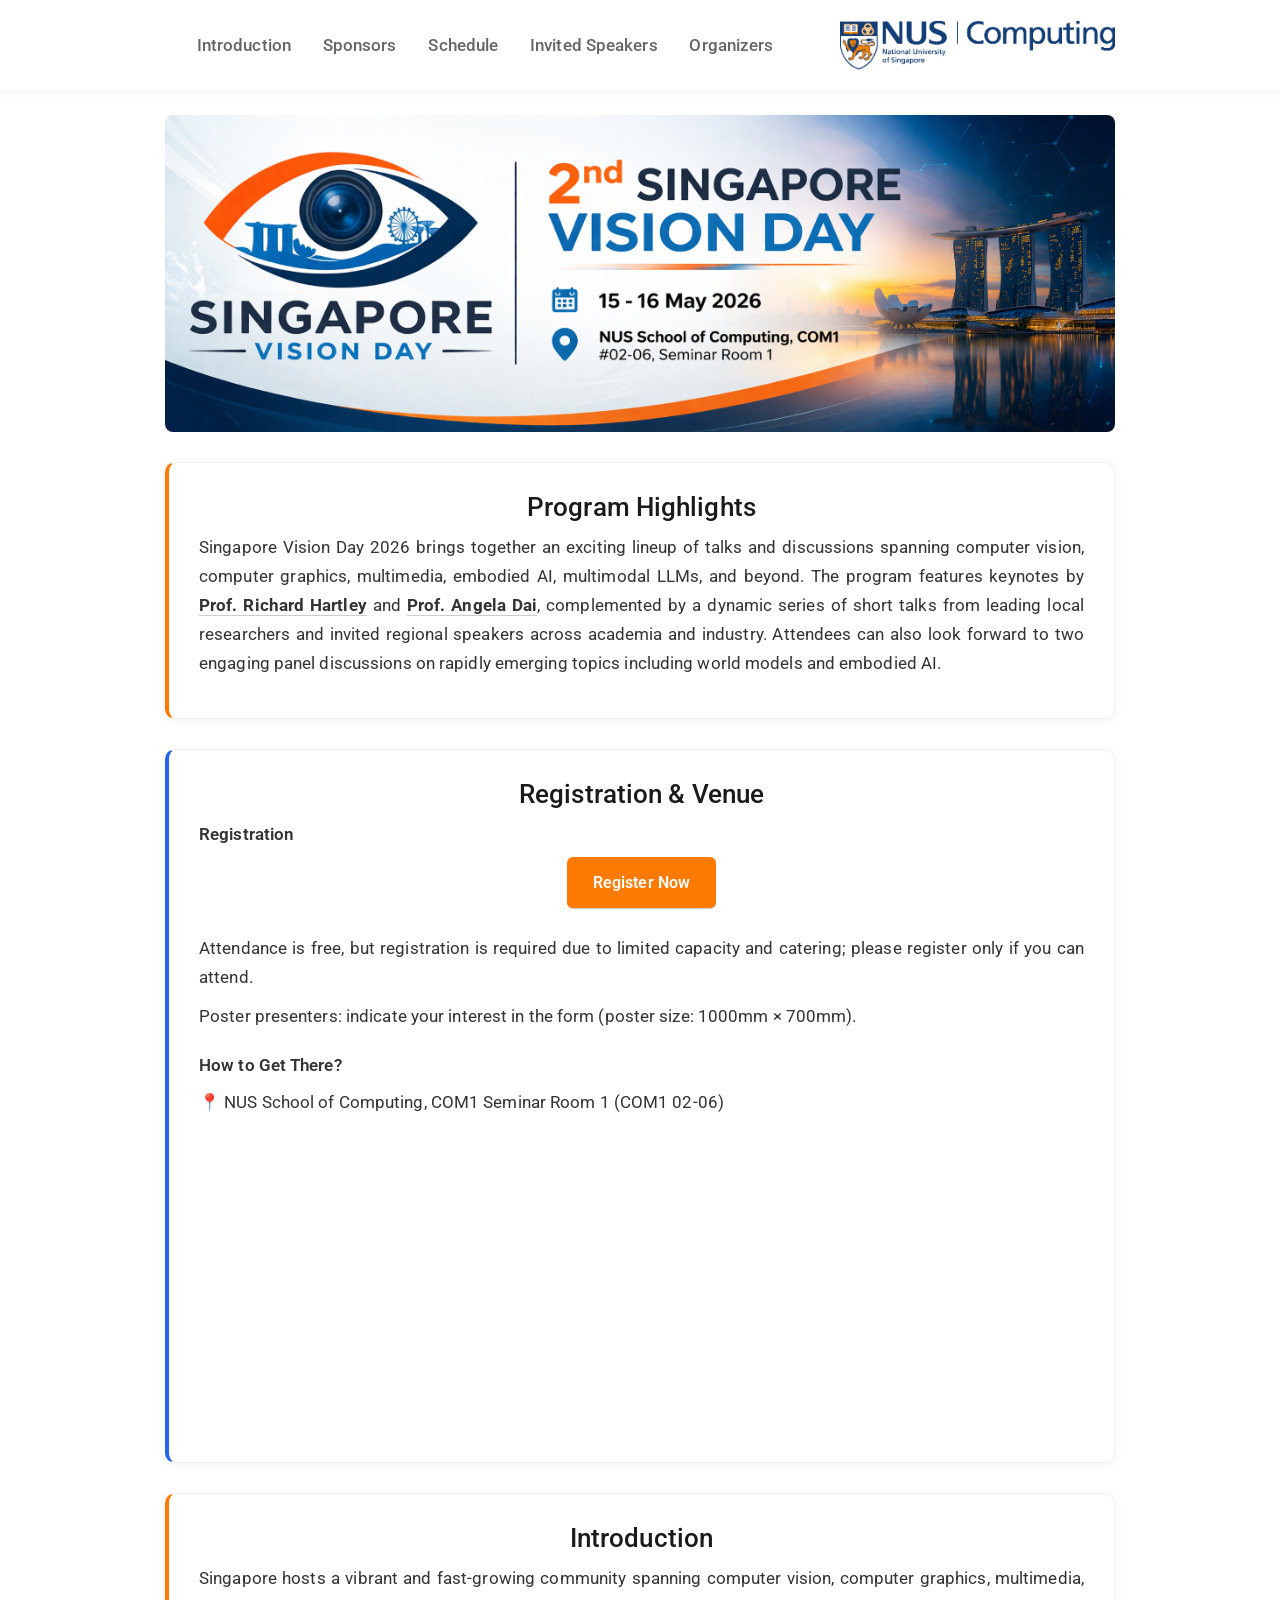
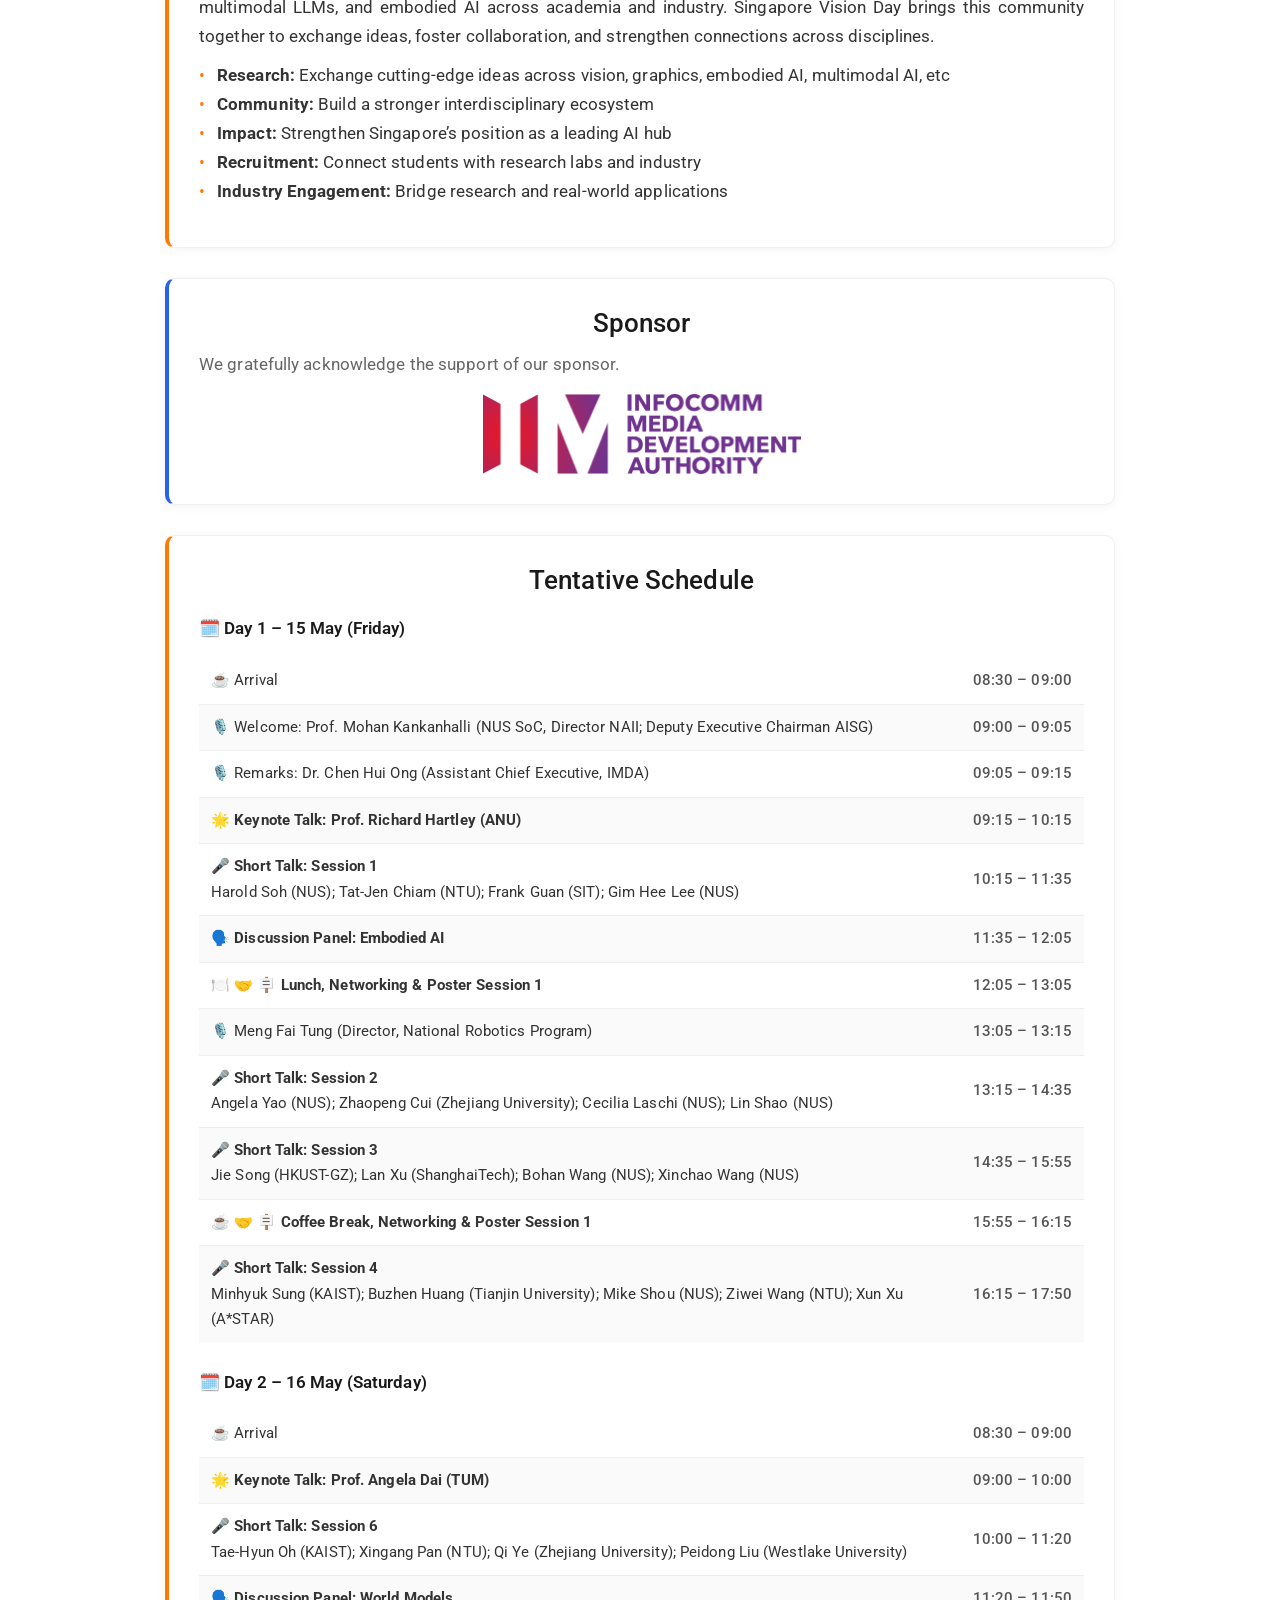
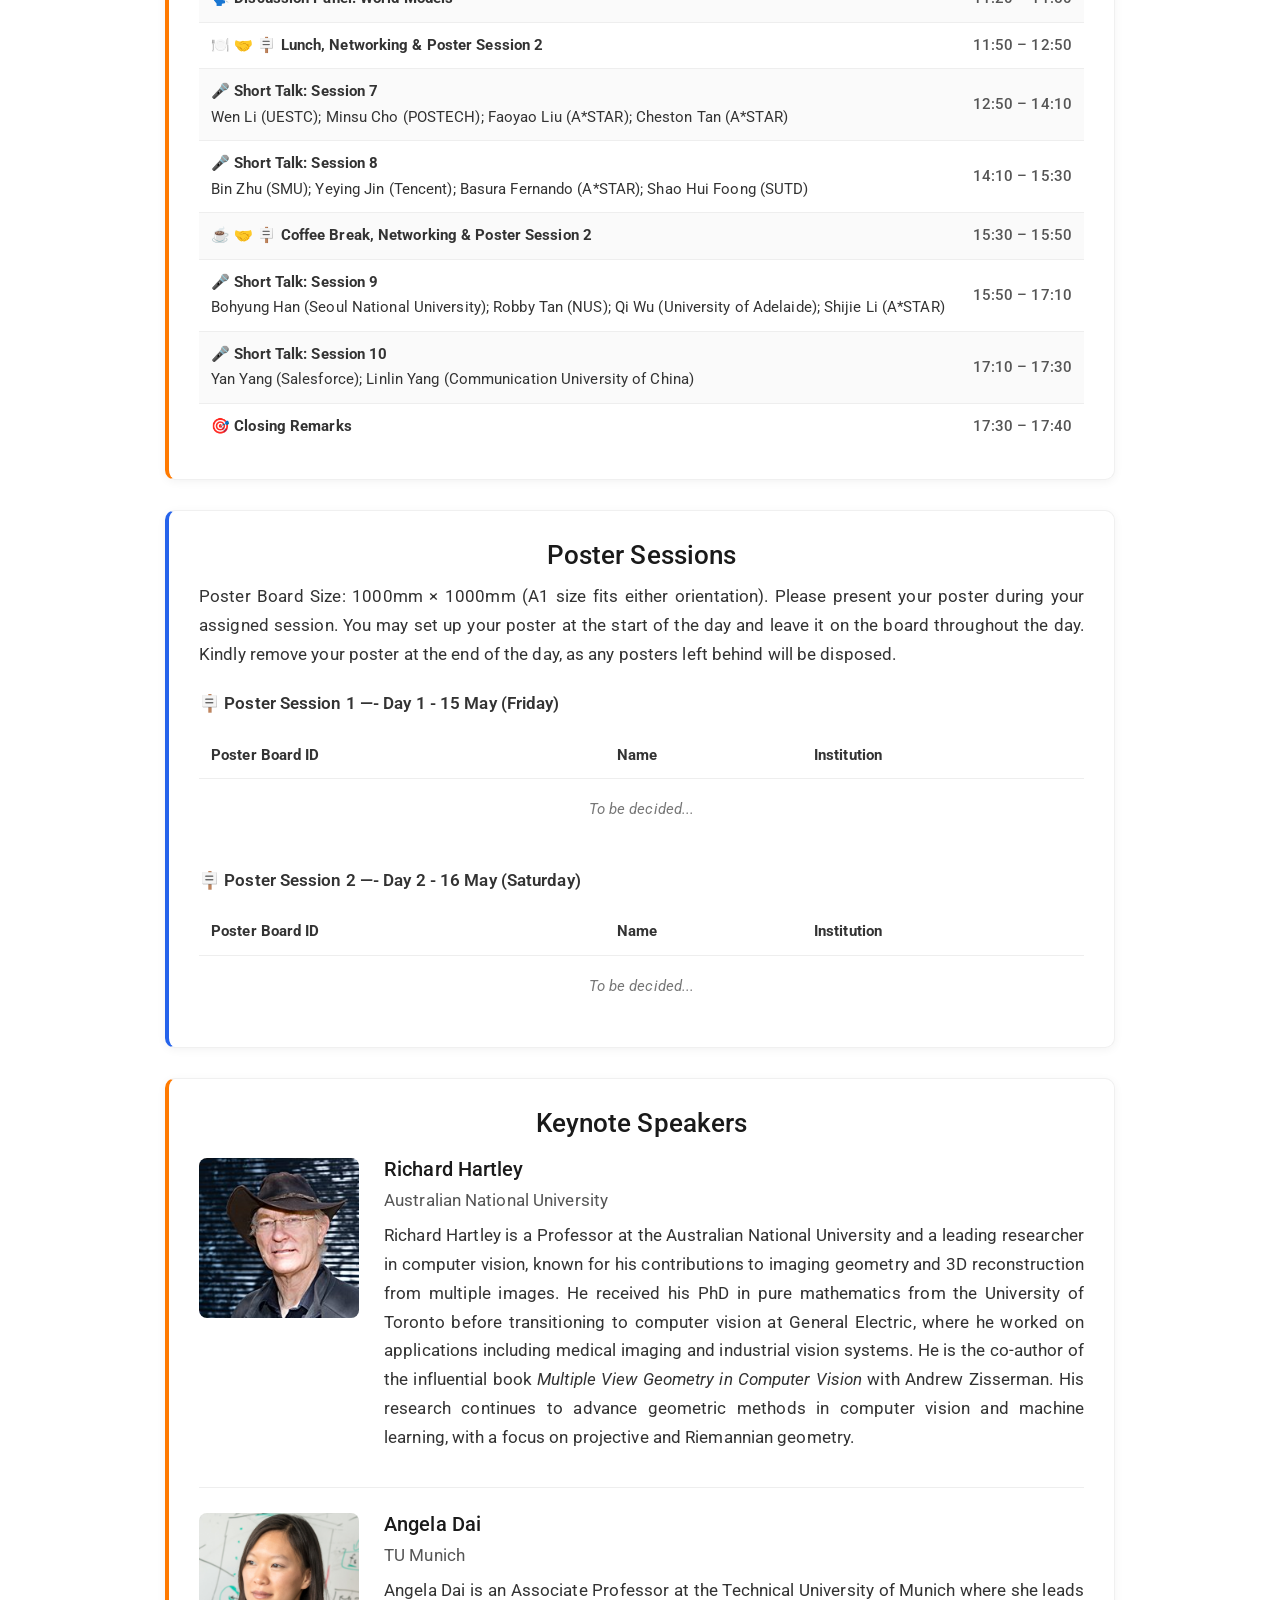
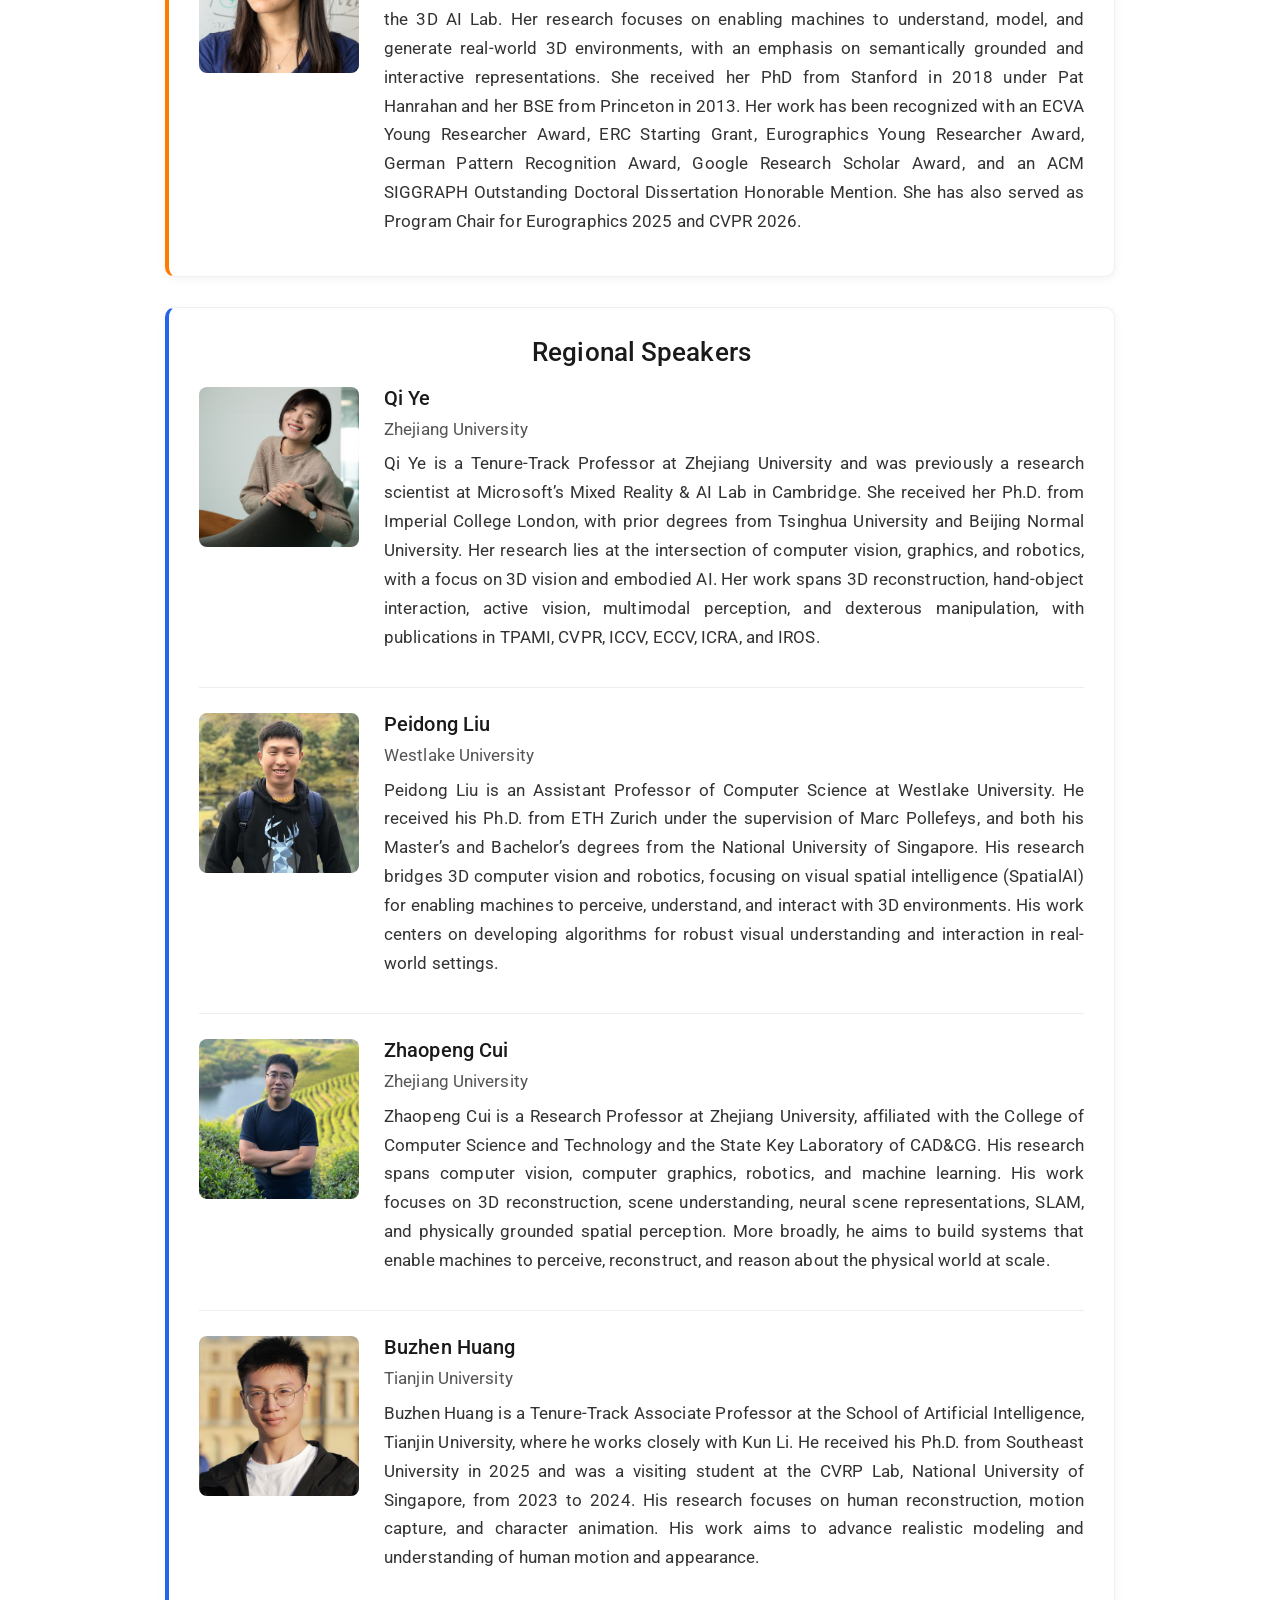
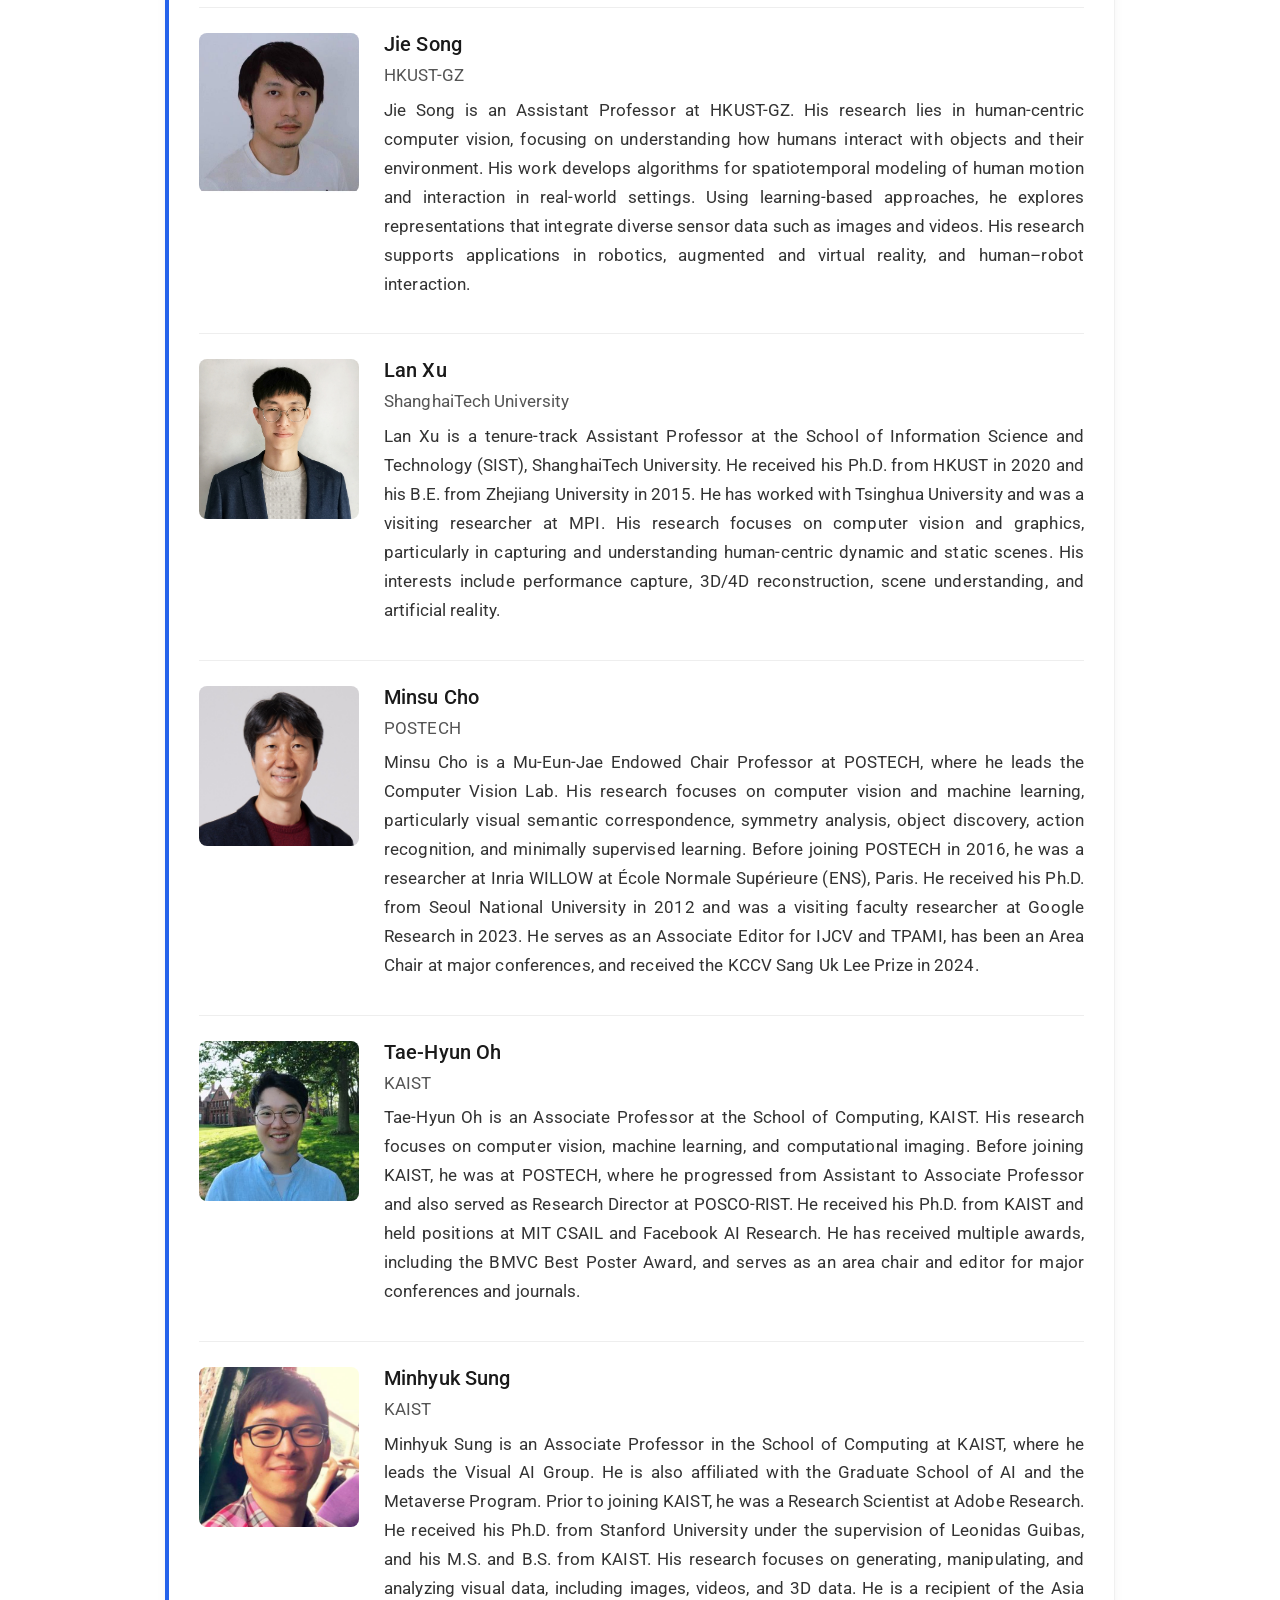
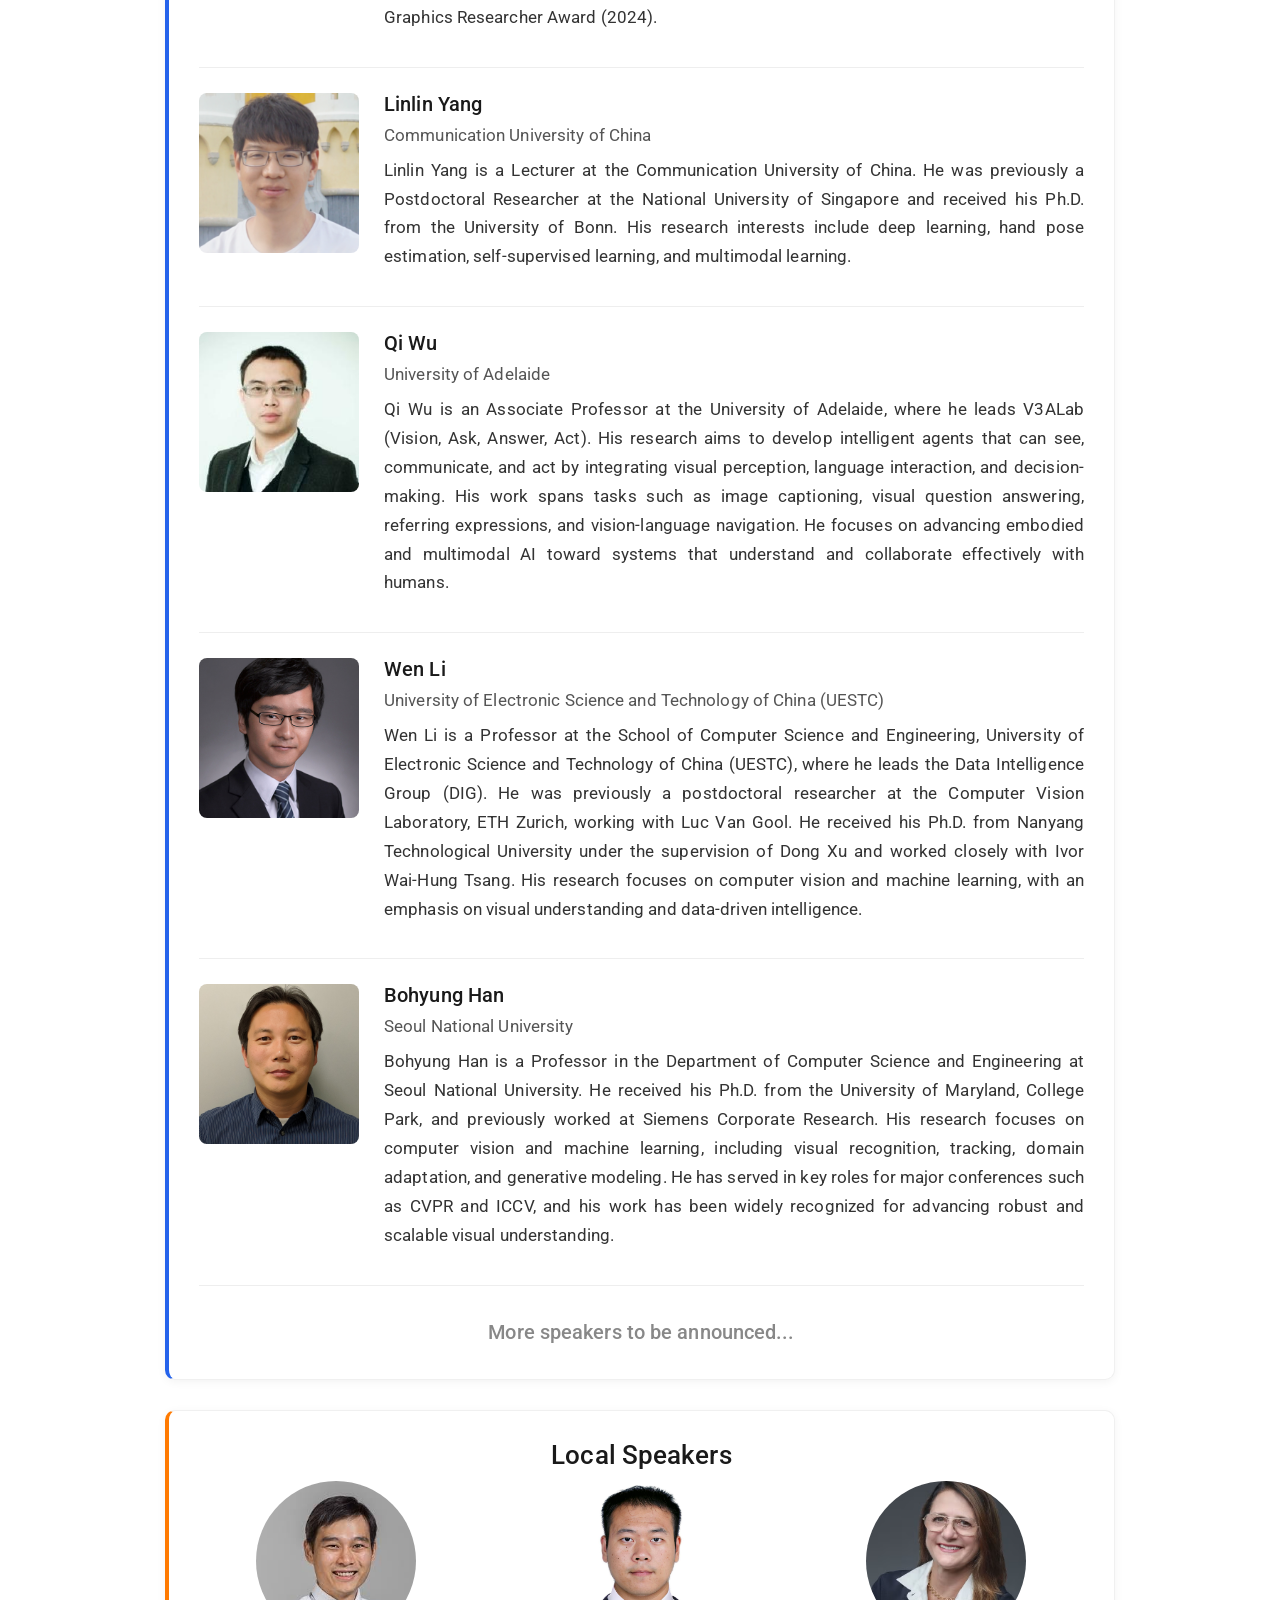
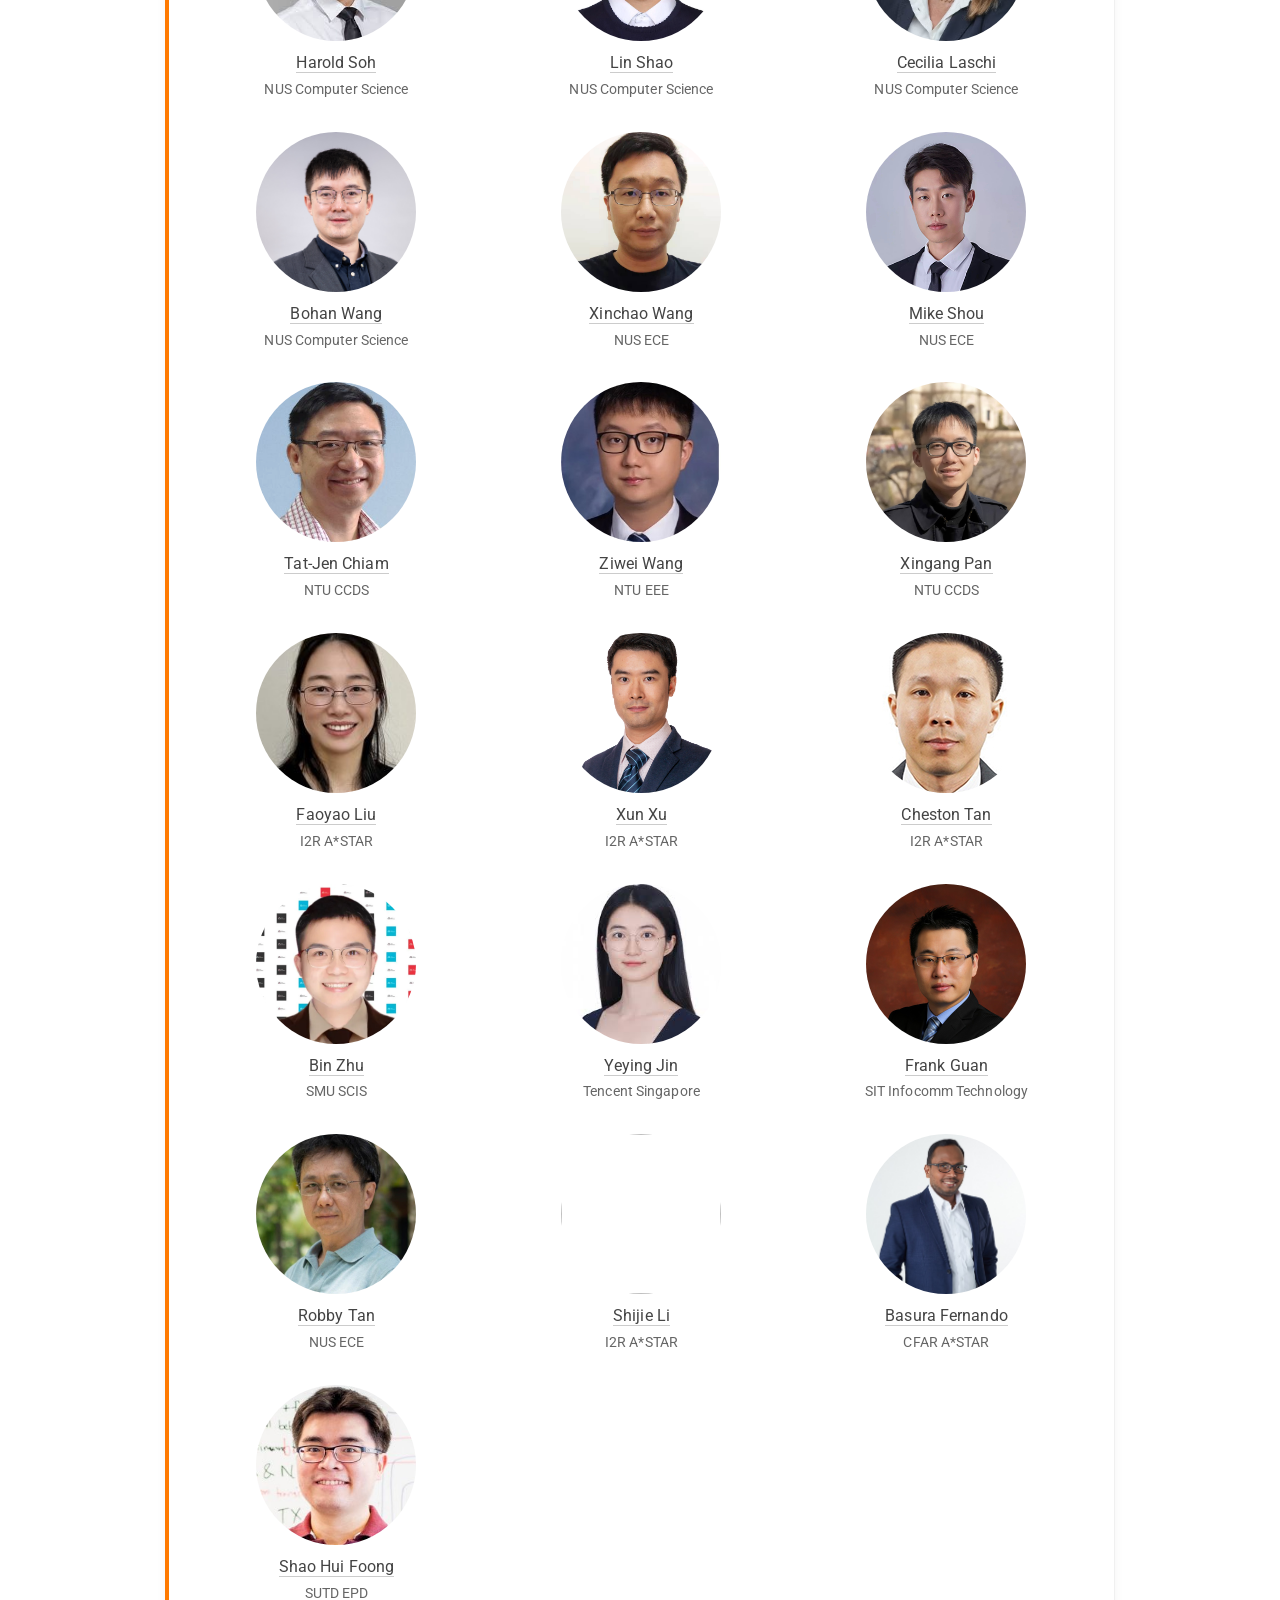
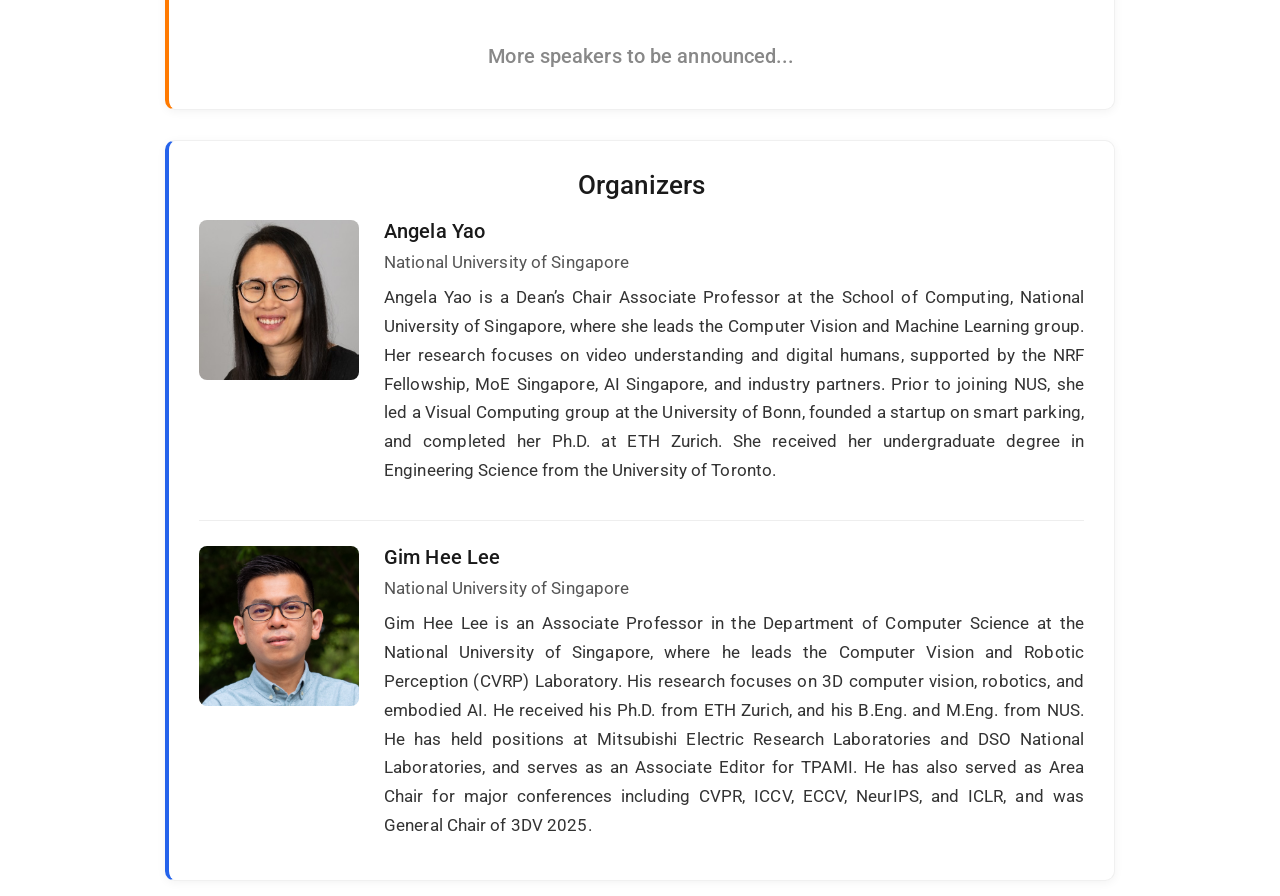
==== index.html @ 9d0da18c "Add files via upload" ====
<!DOCTYPE html>
<html>
<head>
  <meta charset="utf-8"/>
  <meta name="viewport" content="width=device-width, initial-scale=1.0">
  <meta http-equiv="X-UA-Compatible" content="IE=edge,chrome=1">

  <title>Singapore Vision Day 2026 | NUS Computer Vision & AI Event</title>

  <!-- SEO -->
  <meta name="description" content="Singapore Vision Day 2026 at NUS brings together leading researchers in computer vision, graphics, embodied AI, and multimodal AI for talks, panels, and networking.">
  <meta name="keywords" content="Singapore Vision Day, computer vision conference, embodied AI, NUS AI event, Singapore AI conference">
  <meta name="robots" content="index, follow">
  <link rel="canonical" href="https://singaporevisionday.github.io/svd2026/">

  <!-- CSS -->
  <link rel="stylesheet" href="static/css/bootstrap.min.css">
  <link rel="stylesheet" href="static/css/main.css">

  <!-- Open Graph -->
  <meta property="og:title" content="Singapore Vision Day 2026">
  <meta property="og:description" content="Talks, panels, and networking across computer vision, graphics, and embodied AI.">
  <meta property="og:image" content="https://singaporevisionday.github.io/svd2026/static/img/SVD-logo.jpeg">
  <meta property="og:url" content="https://singaporevisionday.github.io/svd2026/">
  <meta property="og:type" content="website">

  <!-- Twitter -->
  <meta name="twitter:card" content="summary_large_image">
  <meta name="twitter:title" content="Singapore Vision Day 2026">
  <meta name="twitter:description" content="A premier AI and computer vision event at NUS.">
  <meta name="twitter:image" content="https://singaporevisionday.github.io/svd2026/static/img/SVD-logo.jpeg">
</head>

<body>

<!-- ================= NAVBAR ================= -->
<div class="navbar navbar-default navbar-fixed-top custom-nav hide-mobile">
  <div class="container">
    <div class="navbar-collapse collapse" id="navbar-main">

      <ul class="nav navbar-nav nav-left">
        <li><a href="#intro">Introduction</a></li>
        <li><a href="#sponsors">Sponsors</a></li>
        <li><a href="#schedule">Schedule</a></li>
        <li><a href="#keynote">Invited Speakers</a></li>
        <li><a href="#organizers">Organizers</a></li>
      </ul>

      <ul class="nav navbar-nav navbar-right nav-right">
        <li>
          <a href="#">
            <img src="static/img/nus_soc_logo.png" alt="NUS SoC">
          </a>
        </li>
      </ul>

    </div>
  </div>
</div>

<!-- ================= PAGE START ================= -->
<div class="container">
  <div class="page-content">

    <!-- Banner -->
    <div id="banner">
      <img src="static/img/SVD-Banner.png" style="width:100%; border-radius:8px;">
    </div>

    <!-- ================= PROGRAM HIGHLIGHTS ================= -->
    <div class="row">
      <div class="col-md-12">
        <div class="section-card accent-orange">

          <h2 class="section-title">Program Highlights</h2>

          <p class="section-text">
            Singapore Vision Day 2026 brings together an exciting lineup of talks and discussions spanning computer vision, computer graphics, multimedia, embodied AI, multimodal LLMs, and beyond. 
            The program features keynotes by <a href="https://comp.anu.edu.au/people/richard-hartley/" target="_blank"><strong>Prof. Richard Hartley</strong></a> and
            <a href="https://www.3dunderstanding.org/team.html" target="_blank"><strong>Prof. Angela Dai</strong></a>, 
            complemented by a dynamic series of short talks from leading local researchers and invited regional speakers across academia and industry. 
            Attendees can also look forward to two engaging panel discussions on rapidly emerging topics including world models and embodied AI.
          </p>

        </div>
      </div>
    </div>
<!-- ================= REGISTRATION + VENUE ================= -->
<div class="row">
  <div class="col-md-12">

    <div class="section-card accent-blue">

      <h2 class="section-title">Registration & Venue</h2>

      <!-- FIRST SUBSECTION -->
      <p class="section-text" style="font-weight:600; margin-bottom:8px;">
        Registration
      </p>

      <div style="text-align:center; margin-bottom:25px;">
        <a href="https://forms.gle/cwzCSRboCsYFsJqh8" target="_blank"
          style="
            display:inline-block;
            background-color:#ff7a00;
            color:#fff;
            padding:12px 26px;
            font-weight:600;
            border-radius:6px;
            text-decoration:none;
            font-size:16px;
          ">
          Register Now
        </a>
      </div>

      <p class="section-text" style="margin-bottom:10px;">
        Attendance is free, but registration is required due to limited capacity and catering; please register only if you can attend.
      </p>

      <p class="section-text" style="margin-bottom:20px;">
        Poster presenters: indicate your interest in the form (poster size: 1000mm × 700mm).
      </p>

      <!-- SECOND SUBSECTION -->
      <p class="section-text" style="font-weight:600; margin-bottom:8px;">
        How to Get There?
      </p>

      <p class="section-text">
        📍 NUS School of Computing, COM1 Seminar Room 1 (COM1 02-06)
      </p>

      <div style="display:flex; justify-content:center; margin-top:15px;">
        <iframe 
          src="https://www.google.com/maps/embed?pb=!1m18!1m12!1m3!1d3988.7994855380994!2d103.77148911552494!3d1.2948581621084643!2m3!1f0!2f0!3f0!3m2!1i1024!2i768!4f13.1!3m3!1m2!1s0x31da1af8c7e4e75b%3A0x436963e22924394a!2sNUS%20School%20of%20Computing!5e0!3m2!1sen!2ssg!4v1676786401499!5m2!1sen!2ssg"
          width="520"
          height="300"
          style="border:0; border-radius:8px;"
          allowfullscreen=""
          loading="lazy">
        </iframe>
      </div>

    </div>

  </div>
</div>


<!-- ================= INTRODUCTION ================= -->
<div class="row" id="intro">
  <div class="col-md-12">

    <div class="section-card accent-orange">

      <h2 class="section-title">Introduction</h2>

      <p class="section-text">
        Singapore hosts a vibrant and fast-growing community spanning computer vision, computer graphics, multimedia, multimodal LLMs, and embodied AI across academia and industry. 
        Singapore Vision Day brings this community together to exchange ideas, foster collaboration, and strengthen connections across disciplines.
      </p>

      <ul class="section-text intro-list">
        <li><strong>Research:</strong> Exchange cutting-edge ideas across vision, graphics, embodied AI, multimodal AI, etc</li>
        <li><strong>Community:</strong> Build a stronger interdisciplinary ecosystem</li>
        <li><strong>Impact:</strong> Strengthen Singapore’s position as a leading AI hub</li>
        <li><strong>Recruitment:</strong> Connect students with research labs and industry</li>
        <li><strong>Industry Engagement:</strong> Bridge research and real-world applications</li>
      </ul>

    </div>

  </div>
</div>

<!-- ================= SPONSORS ================= -->
<div class="row" id="sponsors">
  <div class="col-md-12">

    <div class="section-card accent-blue">

      <h2 class="section-title">Sponsor</h2>

      <p class="section-text sponsor-subtext">
        We gratefully acknowledge the support of our sponsor.
      </p>

      <div class="sponsor-logo">
        <img src="static/img/imda_logo.png" alt="IMDA">
      </div>

    </div>

  </div>
</div>

<!-- ================= SCHEDULE ================= -->
<div class="row" id="schedule">
  <div class="col-md-12">

    <div class="section-card accent-orange">

      <h2 class="section-title">Tentative Schedule</h2>

      <!-- ===== DAY 1 ===== -->
      <h3 class="section-text" style="font-weight:600; margin-top:20px;">
        🗓️ Day 1 – 15 May (Friday)
      </h3>

      <table class="schedule-table">
        <tbody>

          <tr><td>☕ Arrival</td><td>08:30 – 09:00</td></tr>

          <tr><td>🎙️ Welcome: Prof. Mohan Kankanhalli (NUS SoC, Director NAII; Deputy Executive Chairman AISG)</td><td>09:00 – 09:05</td></tr>
          <tr><td>🎙️ Remarks: Dr. Chen Hui Ong (Assistant Chief Executive, IMDA)</td><td>09:05 – 09:15</td></tr>

          <tr><td>🌟 <strong>Keynote Talk: Prof. Richard Hartley (ANU)</strong></td><td>09:15 – 10:15</td></tr>

          <!-- SESSION 1 -->
          <tr>
            <td>🎤 <strong>Short Talk: Session 1</strong><br>
              Harold Soh (NUS); Tat-Jen Chiam (NTU); Frank Guan (SIT); Gim Hee Lee (NUS)
            </td>
            <td>10:15 – 11:35</td>
          </tr>

          <tr><td>🗣️ <strong>Discussion Panel: Embodied AI</strong></td><td>11:35 – 12:05</td></tr>

          <tr>
            <td>🍽️ 🤝 🪧 <strong>Lunch, Networking & Poster Session 1</strong></td>
            <td>12:05 – 13:05</td>
          </tr>

          <tr>
            <td>🎙️ Meng Fai Tung (Director, National Robotics Program)</td>
            <td>13:05 – 13:15</td>
          </tr>

          <!-- SESSION 2 -->
          <tr>
            <td>🎤 <strong>Short Talk: Session 2</strong><br>
              Angela Yao (NUS); Zhaopeng Cui (Zhejiang University); Cecilia Laschi (NUS); Lin Shao (NUS)
            </td>
            <td>13:15 – 14:35</td>
          </tr>

          <!-- SESSION 3 -->
          <tr>
            <td>🎤 <strong>Short Talk: Session 3</strong><br>
              Jie Song (HKUST-GZ); Lan Xu (ShanghaiTech); Bohan Wang (NUS); Xinchao Wang (NUS)
            </td>
            <td>14:35 – 15:55</td>
          </tr>

          <tr>
            <td>☕ 🤝 🪧 <strong>Coffee Break, Networking & Poster Session 1</strong></td>
            <td>15:55 – 16:15</td>
          </tr>

          <!-- SESSION 4 -->
          <tr>
            <td>🎤 <strong>Short Talk: Session 4</strong><br>
              Minhyuk Sung (KAIST); Buzhen Huang (Tianjin University); Mike Shou (NUS); Ziwei Wang (NTU); Xun Xu (A*STAR)
            </td>
            <td>16:15 – 17:50</td>
          </tr>

        </tbody>
      </table>

      <!-- ===== DAY 2 ===== -->
      <h3 class="section-text" style="font-weight:600; margin-top:25px;">
        🗓️ Day 2 – 16 May (Saturday)
      </h3>

      <table class="schedule-table">
        <tbody>

          <tr><td>☕ Arrival</td><td>08:30 – 09:00</td></tr>

          <tr><td>🌟 <strong>Keynote Talk: Prof. Angela Dai (TUM)</strong></td><td>09:00 – 10:00</td></tr>

          <!-- SESSION 6 -->
          <tr>
            <td>🎤 <strong>Short Talk: Session 6</strong><br>
              Tae-Hyun Oh (KAIST); Xingang Pan (NTU); Qi Ye (Zhejiang University); Peidong Liu (Westlake University)
            </td>
            <td>10:00 – 11:20</td>
          </tr>

          <tr><td>🗣️ <strong>Discussion Panel: World Models</strong></td><td>11:20 – 11:50</td></tr>

          <tr>
            <td>🍽️ 🤝 🪧 <strong>Lunch, Networking & Poster Session 2</strong></td>
            <td>11:50 – 12:50</td>
          </tr>

          <!-- SESSION 7 -->
          <tr>
            <td>🎤 <strong>Short Talk: Session 7</strong><br>
              Wen Li (UESTC); Minsu Cho (POSTECH); Faoyao Liu (A*STAR); Cheston Tan (A*STAR)
            </td>
            <td>12:50 – 14:10</td>
          </tr>

          <!-- SESSION 8 -->
          <tr>
            <td>🎤 <strong>Short Talk: Session 8</strong><br>
              Bin Zhu (SMU); Yeying Jin (Tencent); Basura Fernando (A*STAR); Shao Hui Foong (SUTD)
            </td>
            <td>14:10 – 15:30</td>
          </tr>

          <tr>
            <td>☕ 🤝 🪧 <strong>Coffee Break, Networking & Poster Session 2</strong></td>
            <td>15:30 – 15:50</td>
          </tr>

          <!-- SESSION 9 -->
          <tr>
            <td>🎤 <strong>Short Talk: Session 9</strong><br>
              Bohyung Han (Seoul National University); Robby Tan (NUS); Qi Wu (University of Adelaide); Shijie Li (A*STAR)
            </td>
            <td>15:50 – 17:10</td>
          </tr>

          <!-- SESSION 10 -->
          <tr>
            <td>🎤 <strong>Short Talk: Session 10</strong><br>
              Yan Yang (Salesforce); Linlin Yang (Communication University of China)
            </td>
            <td>17:10 – 17:30</td>
          </tr>

          <tr><td>🎯 <strong>Closing Remarks</strong></td><td>17:30 – 17:40</td></tr>

        </tbody>
      </table>

    </div>
  </div>
</div>

<!-- ================= POSTER SESSIONS ================= -->
<div class="row" id="poster">
  <div class="col-md-12">

    <div class="section-card accent-blue">

      <h2 class="section-title">Poster Sessions</h2>

      <p class="section-text">
        Poster Board Size: 1000mm × 1000mm (A1 size fits either orientation).  
        Please present your poster during your assigned session. You may set up your poster at the start of the day and leave it on the board throughout the day. Kindly remove your poster at the end of the day, as any posters left behind will be disposed.  
      </p>

      <!-- ===== SESSION 1 ===== -->
      <p class="section-text" style="font-weight:600; margin-top:20px;">
        🪧 Poster Session 1 —-  Day 1 - 15 May (Friday)
      </p>

      <table class="schedule-table">
        <tbody>
          <tr>
            <td><strong>Poster Board ID</strong></td>
            <td><strong>Name</strong></td>
            <td><strong>Institution</strong></td>
          </tr>

          <tr>
            <td colspan="3" style="text-align:center; color:#777;">
              To be decided...
            </td>
          </tr>
        </tbody>
      </table>

      <!-- ===== SESSION 2 ===== -->
      <p class="section-text" style="font-weight:600; margin-top:25px;">
        🪧 Poster Session 2 —- Day 2 - 16 May (Saturday)
      </p>

      <table class="schedule-table">
        <tbody>
          <tr>
            <td><strong>Poster Board ID</strong></td>
            <td><strong>Name</strong></td>
            <td><strong>Institution</strong></td>
          </tr>

          <tr>
            <td colspan="3" style="text-align:center; color:#777;">
              To be decided...
            </td>
          </tr>
        </tbody>
      </table>

    </div>

  </div>
</div>

<!-- ================= KEYNOTE SPEAKER ================= -->
<div class="row" id="keynote">
  <div class="col-md-12">

    <div class="section-card accent-orange">

      <h2 class="section-title">Keynote Speakers</h2>

      <!-- ===== KEYNOTE 1 ===== -->
      <div class="speaker">

        <!-- PHOTO -->
        <div class="speaker-img">
          <img src="static/img/people/RichardHartley.jpg" alt="Richard Hartley">
        </div>

        <!-- BIO -->
        <div class="speaker-bio">
          <h3>
            <a href="https://comp.anu.edu.au/people/richard-hartley/" target="_blank">
              Richard Hartley
            </a>
          </h3>

          <p style="margin-bottom:6px; color:#555;">
            Australian National University
          </p>

          <p>
            Richard Hartley is a Professor at the Australian National University and a leading researcher in computer vision, known for his contributions to imaging geometry and 3D reconstruction from multiple images. He received his PhD in pure mathematics from the University of Toronto before transitioning to computer vision at General Electric, where he worked on applications including medical imaging and industrial vision systems. He is the co-author of the influential book <i>Multiple View Geometry in Computer Vision</i> with Andrew Zisserman. His research continues to advance geometric methods in computer vision and machine learning, with a focus on projective and Riemannian geometry.
          </p>

        </div>

      </div>

      <!-- ===== DIVIDER ===== -->
      <hr class="speaker-divider">

      <!-- ===== KEYNOTE 2 ===== -->
      <div class="speaker">

        <!-- PHOTO -->
        <div class="speaker-img">
          <img src="static/img/people/AngelaDai.jpg" alt="Angela Dai">
        </div>

        <!-- BIO -->
        <div class="speaker-bio">
          <h3>
            <a href="https://www.3dunderstanding.org/team.html" target="_blank">
              Angela Dai
            </a>
          </h3>

          <p style="margin-bottom:6px; color:#555;">
            TU Munich
          </p>

          <p>
            Angela Dai is an Associate Professor at the Technical University of Munich where she leads the 3D AI Lab. Her research focuses on enabling machines to understand, model, and generate real-world 3D environments, with an emphasis on semantically grounded and interactive representations.
            She received her PhD from Stanford in 2018 under Pat Hanrahan and her BSE from Princeton in 2013. Her work has been recognized with an ECVA Young Researcher Award, ERC Starting Grant, Eurographics Young Researcher Award, German Pattern Recognition Award, Google Research Scholar Award, and an ACM SIGGRAPH Outstanding Doctoral Dissertation Honorable Mention.
            She has also served as Program Chair for Eurographics 2025 and CVPR 2026.
          </p>
        </div>

      </div>

    </div>

  </div>
</div>

<!-- ================= REGIONAL SPEAKERS ================= -->
<div class="row" id="regional">
  <div class="col-md-12">

    <div class="section-card accent-blue">

      <h2 class="section-title">Regional Speakers</h2>

      <!-- ===== SPEAKER 1 ===== -->
      <div class="speaker">

        <div class="speaker-img">
          <img src="static/img/people/QiYe.jpg" alt="Qi Ye">
        </div>

        <div class="speaker-bio">
          <h3>
            <a href="https://perple-zju.github.io/" target="_blank">
              Qi Ye
            </a>
          </h3>

          <p style="margin-bottom:6px; color:#555;">
            Zhejiang University
          </p>

          <p>
            Qi Ye is a Tenure-Track Professor at Zhejiang University and was previously a research scientist at Microsoft’s Mixed Reality & AI Lab in Cambridge. She received her Ph.D. from Imperial College London, with prior degrees from Tsinghua University and Beijing Normal University. Her research lies at the intersection of computer vision, graphics, and robotics, with a focus on 3D vision and embodied AI. Her work spans 3D reconstruction, hand-object interaction, active vision, multimodal perception, and dexterous manipulation, with publications in TPAMI, CVPR, ICCV, ECCV, ICRA, and IROS.
          </p>
        </div>

      </div>

      <!-- ===== DIVIDER ===== -->
      <hr class="speaker-divider">

      <!-- ===== SPEAKER 2 ===== -->
      <div class="speaker">

        <div class="speaker-img">
          <img src="static/img/people/PeidongLiu.jpg" alt="Peidong Liu">
        </div>

        <div class="speaker-bio">
          <h3>
            <a href="https://ethliup.github.io/" target="_blank">
              Peidong Liu
            </a>
          </h3>

          <p style="margin-bottom:6px; color:#555;">
            Westlake University
          </p>

          <p>
            Peidong Liu is an Assistant Professor of Computer Science at Westlake University. He received his Ph.D. from ETH Zurich under the supervision of Marc Pollefeys, and both his Master’s and Bachelor’s degrees from the National University of Singapore. His research bridges 3D computer vision and robotics, focusing on visual spatial intelligence (SpatialAI) for enabling machines to perceive, understand, and interact with 3D environments. His work centers on developing algorithms for robust visual understanding and interaction in real-world settings.
          </p>
        </div>

      </div>

      <!-- ===== DIVIDER ===== -->
      <hr class="speaker-divider">

      <!-- ===== SPEAKER 3 ===== -->
      <div class="speaker">

        <div class="speaker-img">
          <img src="static/img/people/ZhaopengCui.jpg" alt="Zhaopeng Cui">
        </div>

        <div class="speaker-bio">
          <h3>
            <a href="https://zhpcui.github.io/" target="_blank">
              Zhaopeng Cui
            </a>
          </h3>          

          <p style="margin-bottom:6px; color:#555;">
            Zhejiang University
          </p>

          <p>
            Zhaopeng Cui is a Research Professor at Zhejiang University, affiliated with the College of Computer Science and Technology and the State Key Laboratory of CAD&CG. His research spans computer vision, computer graphics, robotics, and machine learning. His work focuses on 3D reconstruction, scene understanding, neural scene representations, SLAM, and physically grounded spatial perception. More broadly, he aims to build systems that enable machines to perceive, reconstruct, and reason about the physical world at scale.
          </p>
        </div>

      </div>

      <!-- ===== DIVIDER ===== -->
      <hr class="speaker-divider">

      <!-- ===== SPEAKER 4 ===== -->
      <div class="speaker">

        <div class="speaker-img">
          <img src="static/img/people/BuzhenHuang.jpg" alt="Buzhen Huang">
        </div>

        <div class="speaker-bio">

          <h3>
            <a href="https://www.buzhenhuang.com/" target="_blank">
              Buzhen Huang
            </a>
          </h3>     
          <p style="margin-bottom:6px; color:#555;">
            Tianjin University
          </p>

          <p>
            Buzhen Huang is a Tenure-Track Associate Professor at the School of Artificial Intelligence, Tianjin University, where he works closely with Kun Li. He received his Ph.D. from Southeast University in 2025 and was a visiting student at the CVRP Lab, National University of Singapore, from 2023 to 2024. His research focuses on human reconstruction, motion capture, and character animation. His work aims to advance realistic modeling and understanding of human motion and appearance.
          </p>
        </div>

      </div>

      <!-- ===== DIVIDER ===== -->
      <hr class="speaker-divider">

      <!-- ===== SPEAKER 6 ===== -->
      <div class="speaker">

        <div class="speaker-img">
          <img src="static/img/people/JieSong.jpg" alt="Jie Song">
        </div>

        <div class="speaker-bio">
          <h3>
            <a href="https://facultyprofiles.hkust-gz.edu.cn/faculty-personal-page/SONG-Jie/jsongroas" target="_blank">
              Jie Song
            </a>
          </h3>

          <p style="margin-bottom:6px; color:#555;">
            HKUST-GZ
          </p>

          <p>
            Jie Song is an Assistant Professor at HKUST-GZ. His research lies in human-centric computer vision, focusing on understanding how humans interact with objects and their environment. His work develops algorithms for spatiotemporal modeling of human motion and interaction in real-world settings. Using learning-based approaches, he explores representations that integrate diverse sensor data such as images and videos. His research supports applications in robotics, augmented and virtual reality, and human–robot interaction.
          </p>

        </div>

      </div>

      <!-- ===== DIVIDER ===== -->
      <hr class="speaker-divider">

      <!-- ===== SPEAKER 7 ===== -->
      <div class="speaker">

        <div class="speaker-img">
          <img src="static/img/people/LanXu.jpg" alt="Lan Xu">
        </div>

        <div class="speaker-bio">
          <h3>
            <a href="http://xu-lan.com/" target="_blank">
              Lan Xu
            </a>
          </h3>

          <p style="margin-bottom:6px; color:#555;">
            ShanghaiTech University
          </p>

          <p>
          Lan Xu is a tenure-track Assistant Professor at the School of Information Science and Technology (SIST), ShanghaiTech University. He received his Ph.D. from HKUST in 2020 and his B.E. from Zhejiang University in 2015. He has worked with Tsinghua University and was a visiting researcher at MPI.
          His research focuses on computer vision and graphics, particularly in capturing and understanding human-centric dynamic and static scenes. His interests include performance capture, 3D/4D reconstruction, scene understanding, and artificial reality.  
          </p>

        </div>

      </div>


      <!-- ===== DIVIDER ===== -->
      <hr class="speaker-divider">

      <!-- ===== SPEAKER 8 ===== -->
      <div class="speaker">

        <div class="speaker-img">
          <img src="static/img/people/MinsuCho.jpg" alt="Minsu Cho">
        </div>

        <div class="speaker-bio">
          <h3>
            <a href="https://cvlab.postech.ac.kr/~mcho/" target="_blank">
              Minsu Cho
            </a>
          </h3>

          <p style="margin-bottom:6px; color:#555;">
            POSTECH
          </p>

          <p>
          Minsu Cho is a Mu-Eun-Jae Endowed Chair Professor at POSTECH, where he leads the Computer Vision Lab. His research focuses on computer vision and machine learning, particularly visual semantic correspondence, symmetry analysis, object discovery, action recognition, and minimally supervised learning. Before joining POSTECH in 2016, he was a researcher at Inria WILLOW at École Normale Supérieure (ENS), Paris. He received his Ph.D. from Seoul National University in 2012 and was a visiting faculty researcher at Google Research in 2023. He serves as an Associate Editor for IJCV and TPAMI, has been an Area Chair at major conferences, and received the KCCV Sang Uk Lee Prize in 2024.  
          </p>

        </div>

      </div>

      <!-- ===== DIVIDER ===== -->
      <hr class="speaker-divider">

      <!-- ===== SPEAKER 9 ===== -->
      <div class="speaker">

        <div class="speaker-img">
          <img src="static/img/people/TaeHyunOh.jpg" alt="Tae-Hyun Oh">
        </div>

        <div class="speaker-bio">
          <h3>
            <a href="https://ami.kaist.ac.kr/members/tae-hyun-oh" target="_blank">
              Tae-Hyun Oh
            </a>
          </h3>

          <p style="margin-bottom:6px; color:#555;">
            KAIST
          </p>

          <p>
            Tae-Hyun Oh is an Associate Professor at the School of Computing, KAIST. His research focuses on computer vision, machine learning, and computational imaging. Before joining KAIST, he was at POSTECH, where he progressed from Assistant to Associate Professor and also served as Research Director at POSCO-RIST. He received his Ph.D. from KAIST and held positions at MIT CSAIL and Facebook AI Research. He has received multiple awards, including the BMVC Best Poster Award, and serves as an area chair and editor for major conferences and journals.
          </p>

        </div>

      </div>

      <!-- ===== DIVIDER ===== -->
      <hr class="speaker-divider">

      <!-- ===== SPEAKER 10 ===== -->
      <div class="speaker">

        <div class="speaker-img">
          <img src="static/img/people/MinhyukSung.jpg" alt="Minhyuk Sung">
        </div>

        <div class="speaker-bio">
          <h3>
            <a href="https://mhsung.github.io/" target="_blank">
              Minhyuk Sung
            </a>
          </h3>

          <p style="margin-bottom:6px; color:#555;">
            KAIST
          </p>

          <p>
            Minhyuk Sung is an Associate Professor in the School of Computing at KAIST, where he leads the Visual AI Group. He is also affiliated with the Graduate School of AI and the Metaverse Program. Prior to joining KAIST, he was a Research Scientist at Adobe Research. He received his Ph.D. from Stanford University under the supervision of Leonidas Guibas, and his M.S. and B.S. from KAIST. His research focuses on generating, manipulating, and analyzing visual data, including images, videos, and 3D data. He is a recipient of the Asia Graphics Researcher Award (2024).
          </p>

        </div>

      </div>

      <!-- ===== DIVIDER ===== -->
      <hr class="speaker-divider">

      <!-- ===== SPEAKER 11 ===== -->
      <div class="speaker">

        <div class="speaker-img">
          <img src="static/img/people/LinlinYang.jpg" alt="Linlin Yang">
        </div>

        <div class="speaker-bio">
          <h3>
            <a href="https://mu4yang.com/" target="_blank">
              Linlin Yang
            </a>
          </h3>

          <p style="margin-bottom:6px; color:#555;">
            Communication University of China
          </p>

          <p>
            Linlin Yang is a Lecturer at the Communication University of China. He was previously a Postdoctoral Researcher at the National University of Singapore and received his Ph.D. from the University of Bonn. His research interests include deep learning, hand pose estimation, self-supervised learning, and multimodal learning.
          </p>

        </div>

      </div>

      <!-- ===== DIVIDER ===== -->
      <hr class="speaker-divider">

      <!-- ===== SPEAKER 12 ===== -->
      <div class="speaker">

        <div class="speaker-img">
          <img src="static/img/people/QiWu.jpg" alt="Qi Wu">
        </div>

        <div class="speaker-bio">
          <h3>
            <a href="https://v3alab.github.io/" target="_blank">
              Qi Wu
            </a>
          </h3>

          <p style="margin-bottom:6px; color:#555;">
            University of Adelaide
          </p>

          <p>
            Qi Wu is an Associate Professor at the University of Adelaide, where he leads V3ALab (Vision, Ask, Answer, Act). His research aims to develop intelligent agents that can see, communicate, and act by integrating visual perception, language interaction, and decision-making. His work spans tasks such as image captioning, visual question answering, referring expressions, and vision-language navigation. He focuses on advancing embodied and multimodal AI toward systems that understand and collaborate effectively with humans.
          </p>

        </div>

      </div>

      <!-- ===== DIVIDER ===== -->
      <hr class="speaker-divider">

      <!-- ===== SPEAKER ===== -->
      <div class="speaker">

        <div class="speaker-img">
          <img src="static/img/people/WenLi.jpg" alt="Wen Li">
        </div>

        <div class="speaker-bio">
          <h3>
            <a href="https://wenli-vision.github.io/" target="_blank">
              Wen Li
            </a>
          </h3>

          <p style="margin-bottom:6px; color:#555;">
            University of Electronic Science and Technology of China (UESTC)
          </p>

          <p>
            Wen Li is a Professor at the School of Computer Science and Engineering, University of Electronic Science and Technology of China (UESTC), where he leads the Data Intelligence Group (DIG). He was previously a postdoctoral researcher at the Computer Vision Laboratory, ETH Zurich, working with Luc Van Gool. He received his Ph.D. from Nanyang Technological University under the supervision of Dong Xu and worked closely with Ivor Wai-Hung Tsang. His research focuses on computer vision and machine learning, with an emphasis on visual understanding and data-driven intelligence.
          </p>

        </div>

      </div>

      <!-- ===== DIVIDER ===== -->
      <hr class="speaker-divider">

      <!-- ===== SPEAKER ===== -->
      <div class="speaker">

        <div class="speaker-img">
          <img src="static/img/people/BohyungHan.png" alt="Bohyung Han">
        </div>

        <div class="speaker-bio">
          <h3>
            <a href="https://cv.snu.ac.kr/index.php/~bhhan/" target="_blank">
              Bohyung Han
            </a>
          </h3>

          <p style="margin-bottom:6px; color:#555;">
            Seoul National University
          </p>

          <p>
            Bohyung Han is a Professor in the Department of Computer Science and Engineering at Seoul National University. He received his Ph.D. from the University of Maryland, College Park, and previously worked at Siemens Corporate Research. His research focuses on computer vision and machine learning, including visual recognition, tracking, domain adaptation, and generative modeling. He has served in key roles for major conferences such as CVPR and ICCV, and his work has been widely recognized for advancing robust and scalable visual understanding.
          </p>
        </div>

      </div>


      <!-- ===== DIVIDER ===== -->
      <hr class="speaker-divider">

      <!-- ===== MORE TO COME ===== -->
      <div class="speaker text-center">
        <div class="speaker-bio">
          <h3 style="margin-top:10px; color:#888; font-weight:500;">
            More speakers to be announced...
          </h3>
        </div>
      </div>

    </div>

  </div>
</div>

<!-- ================= LOCAL SPEAKERS ================= -->
<div class="row" id="local">
  <div class="col-md-12">

    <div class="section-card accent-orange">
      <h2 class="section-title">Local Speakers</h2>

      <div class="row">

        <!-- Row 1 -->
        <div class="col-md-4 col-sm-6 speaker-grid">
          <div class="speaker-card">
            <img src="static/img/people/HaroldSoh.png">
            <h4><a href="https://haroldsoh.com/" target="_blank">Harold Soh</a></h4>
            <p>NUS Computer Science</p>
          </div>
        </div>

        <div class="col-md-4 col-sm-6 speaker-grid">
          <div class="speaker-card">
            <img src="static/img/people/LinShao.png">
            <h4><a href="https://linsats.github.io/" target="_blank">Lin Shao</a></h4>
            <p>NUS Computer Science</p>
          </div>
        </div>

        <div class="col-md-4 col-sm-6 speaker-grid">
          <div class="speaker-card">
            <img src="static/img/people/CeciliaLaschi.png">
            <h4><a href="https://www.softroboticslab.info/prof-cecilia-laschi" target="_blank">Cecilia Laschi</a></h4>
            <p>NUS Computer Science</p>
          </div>
        </div>

        <!-- Row 2 -->
        <div class="col-md-4 col-sm-6 speaker-grid">
          <div class="speaker-card">
            <img src="static/img/people/BohanWang.png">
            <h4><a href="https://bohanwang123.com/" target="_blank">Bohan Wang</a></h4>
            <p>NUS Computer Science</p>
          </div>
        </div>

        <div class="col-md-4 col-sm-6 speaker-grid">
          <div class="speaker-card">
            <img src="static/img/people/XinchaoWang.png">
            <h4><a href="https://sites.google.com/site/sitexinchaowang/" target="_blank">Xinchao Wang</a></h4>
            <p>NUS ECE</p>
          </div>
        </div>

        <div class="col-md-4 col-sm-6 speaker-grid">
          <div class="speaker-card">
            <img src="static/img/people/MikeShou.png">
            <h4><a href="https://sites.google.com/view/showlab" target="_blank">Mike Shou</a></h4>
            <p>NUS ECE</p>
          </div>
        </div>

        <!-- Row 3 -->
        <div class="col-md-4 col-sm-6 speaker-grid">
          <div class="speaker-card">
            <img src="static/img/people/TatJenChiam.png">
            <h4><a href="https://personal.ntu.edu.sg/astjcham/" target="_blank">Tat-Jen Chiam</a></h4>
            <p>NTU CCDS</p>
          </div>
        </div>

        <div class="col-md-4 col-sm-6 speaker-grid">
          <div class="speaker-card">
            <img src="static/img/people/ZiweiWang.png">
            <h4><a href="https://ziweiwangthu.github.io/" target="_blank">Ziwei Wang</a></h4>
            <p>NTU EEE</p>
          </div>
        </div>

        <div class="col-md-4 col-sm-6 speaker-grid">
          <div class="speaker-card">
            <img src="static/img/people/XingangPan.png">
            <h4><a href="https://xingangpan.github.io/" target="_blank">Xingang Pan</a></h4>
            <p>NTU CCDS</p>
          </div>
        </div>

        <!-- Row 4 -->
        <div class="col-md-4 col-sm-6 speaker-grid">
          <div class="speaker-card">
            <img src="static/img/people/FayaoLiu.png">
            <h4><a href="https://fayaoliu.github.io/" target="_blank">Faoyao Liu</a></h4>
            <p>I2R A*STAR</p>
          </div>
        </div>

        <div class="col-md-4 col-sm-6 speaker-grid">
          <div class="speaker-card">
            <img src="static/img/people/XunXun.png">
            <h4><a href="https://alex-xun-xu.github.io/" target="_blank">Xun Xu</a></h4>
            <p>I2R A*STAR</p>
          </div>
        </div>

        <div class="col-md-4 col-sm-6 speaker-grid">
          <div class="speaker-card">
            <img src="static/img/people/ChestonTan.jpg">
            <h4><a href="https://www.a-star.edu.sg/cfar/about-cfar/our-team/dr-cheston-tan" target="_blank">Cheston Tan</a></h4>
            <p>I2R A*STAR</p>
          </div>
        </div>

        <!-- Row 5 -->
        <div class="col-md-4 col-sm-6 speaker-grid">
          <div class="speaker-card">
            <img src="static/img/people/ZhuBin.png">
            <h4><a href="https://binzhubz.github.io/" target="_blank">Bin Zhu</a></h4>
            <p>SMU SCIS</p>
          </div>
        </div>

        <div class="col-md-4 col-sm-6 speaker-grid">
          <div class="speaker-card">
            <img src="static/img/people/YeyingJin.png">
            <h4><a href="https://jinyeying.github.io/" target="_blank">Yeying Jin</a></h4>
            <p>Tencent Singapore</p>
          </div>
        </div>

        <!-- Row 6 -->
        <div class="col-md-4 col-sm-6 speaker-grid">
          <div class="speaker-card">
            <img src="static/img/people/FrankGuan.png">
            <h4><a href="https://sites.google.com/view/frankguan/home" target="_blank">Frank Guan</a></h4>
            <p>SIT Infocomm Technology</p>
          </div>
        </div>

        <div class="col-md-4 col-sm-6 speaker-grid">
          <div class="speaker-card">
            <img src="static/img/people/RobbyTan.png">
            <h4><a href="https://tanrobby.github.io/" target="_blank">Robby Tan</a></h4>
            <p>NUS ECE</p>
          </div>
        </div>

        <div class="col-md-4 col-sm-6 speaker-grid">
          <div class="speaker-card">
            <img src="static/img/people/ShijieLi.png">
            <h4><a href="https://sj-li.com/" target="_blank">Shijie Li</a></h4>
            <p>I2R A*STAR</p>
          </div>
        </div>

        <!-- Row 7 -->
        <div class="col-md-4 col-sm-6 speaker-grid">
          <div class="speaker-card">
            <img src="static/img/people/BasuraFernando.png">
            <h4><a href="https://basurafernando.github.io/" target="_blank">Basura Fernando</a></h4>
            <p>CFAR A*STAR</p>
          </div>
        </div>

        <div class="col-md-4 col-sm-6 speaker-grid">
          <div class="speaker-card">
            <img src="static/img/people/ShaohuiFoong.png">
            <h4><a href="https://people.sutd.edu.sg/~shao/" target="_blank">Shao Hui Foong</a></h4>
            <p>SUTD EPD</p>
          </div>
        </div>

        <!-- ===== MORE TO COME ===== -->
        <div class="col-xs-12 more-speakers-row">
          <h3 class="more-speakers-text">
            More speakers to be announced...
          </h3>
        </div>

      </div> 
    </div>
  </div>
</div>

<!-- ================= ORGANIZERS ================= -->
<div class="row" id="organizers">
  <div class="col-md-12">

    <div class="section-card accent-blue">

      <h2 class="section-title">Organizers</h2>

      <!-- ===== ORGANIZER 1 ===== -->
      <div class="speaker">

        <div class="speaker-img">
          <img src="static/img/people/AngelaYao.jpg" alt="Angela Yao">
        </div>

        <div class="speaker-bio">
          <h3>
            <a href="https://www.comp.nus.edu.sg/~ayao/" target="_blank">
              Angela Yao
            </a>
          </h3>

          <p style="margin-bottom:6px; color:#555;">
            National University of Singapore
          </p>

          <p>
            Angela Yao is a Dean’s Chair Associate Professor at the School of Computing, National University of Singapore, where she leads the Computer Vision and Machine Learning group. Her research focuses on video understanding and digital humans, supported by the NRF Fellowship, MoE Singapore, AI Singapore, and industry partners. Prior to joining NUS, she led a Visual Computing group at the University of Bonn, founded a startup on smart parking, and completed her Ph.D. at ETH Zurich. She received her undergraduate degree in Engineering Science from the University of Toronto.
          </p>
        </div>

      </div>

      <!-- ===== DIVIDER ===== -->
      <hr class="speaker-divider">

      <!-- ===== ORGANIZER 2 ===== -->
      <div class="speaker">

        <div class="speaker-img">
          <img src="static/img/people/GimHeeLee.jpg" alt="Gim Hee Lee">
        </div>

        <div class="speaker-bio">
          <h3>
            <a href="https://www.comp.nus.edu.sg/~leegh/" target="_blank">
              Gim Hee Lee
            </a>
          </h3>

          <p style="margin-bottom:6px; color:#555;">
            National University of Singapore
          </p>

          <p>
            Gim Hee Lee is an Associate Professor in the Department of Computer Science at the National University of Singapore, where he leads the Computer Vision and Robotic Perception (CVRP) Laboratory. 
            His research focuses on 3D computer vision, robotics, and embodied AI. He received his Ph.D. from ETH Zurich, and his B.Eng. and M.Eng. from NUS. He has held positions at Mitsubishi Electric Research Laboratories and DSO National Laboratories, and serves as an Associate Editor for TPAMI. He has also served as Area Chair for major conferences including CVPR, ICCV, ECCV, NeurIPS, and ICLR, and was General Chair of 3DV 2025.
          </p>
        </div>

      </div>

    </div>

  </div>
</div>

<!-- JS -->
<script src="/static/js/jquery.min.js"></script>
<script src="/static/js/bootstrap.min.js"></script>

</body>
</html>
---- static/css/main.css ----
/* =====================================================
GLOBAL
===================================================== */
body {
  font-size: 17px;
  line-height: 1.7;
  font-weight: 400;
  -webkit-font-smoothing: antialiased;
  color: #333;
  padding-top: 100px;
}

body *::selection {
  background: #ff7a00;
  color: #fff;
}

.container {
  max-width: 980px;
}

img {
  max-width: 100%;
  display: block;
}


/* =====================================================
TYPOGRAPHY
===================================================== */
h1, h2, h3 {
  color: #1a1a1a;
  font-weight: 500;
  margin-bottom: 12px;
}

h1 { font-size: 32px; }
h2 { font-size: 26px; }
h3 { font-size: 20px; }

p {
  text-align: justify;
  margin-bottom: 10px;
  hyphens: auto;
}

/* =====================================================
LINKS
===================================================== */
a {
  text-decoration: none;
  border-bottom: 1px solid #ccc;
  color: inherit;
}

a:hover {
  border-color: #ff7a00;
}

.navbar a {
  border-bottom: none;
}


/* =====================================================
NAVBAR
===================================================== */
.navbar {
  background: #ffffff;
  border: none;
  box-shadow: 0 2px 10px rgba(0,0,0,0.05);

  height: 90px;
  display: flex;
  align-items: center;
  padding: 0;
}

.custom-nav {
  min-height: 90px;
}

.custom-nav .navbar-collapse {
  display: flex !important;
  align-items: center;
}

.custom-nav .nav-left {
  display: flex !important;
  flex: 1;
  justify-content: space-between;
  align-items: center;
  margin-right: 20px;
}

.custom-nav .nav-left > li > a {
  font-size: clamp(17px, 1.2vw, 20px);
  font-weight: 500;
  padding: 0;
  line-height: 90px;
  white-space: nowrap;
}

.custom-nav .nav-right {
  display: flex !important;
  align-items: center;
}

.custom-nav .nav-right img {
  height: 50px;
  object-fit: contain;
}

.navbar-nav > li > a {
  color: #1f2937;
  font-weight: 500;
  font-size: 15px;
}


/* =====================================================
SECTION CARDS
===================================================== */
.section-card {
  width: 100%;
  margin: 15px 0;
  padding: 30px 30px;

  background: #ffffff;
  border-radius: 10px;
  border: 1px solid #f0f0f0;
  box-shadow: 0 2px 10px rgba(0,0,0,0.05);
}

/* accents */
.accent-orange { border-left: 4px solid #ff7a00; }
.accent-blue   { border-left: 4px solid #2563eb; }

/* text inside cards */
.section-title {
  text-align: center;
}

.section-text {
  font-size: 17px;
  line-height: 1.7;
}

/* remove extra top gap from headings inside cards */
.section-card h1,
.section-card h2,
.section-card h3 {
  margin-top: 0;
}

section, [id] {
  scroll-margin-top: 110px;
}

/* =====================================================
BANNER
===================================================== */
#banner {
  margin: 15px 0;
}


/* =====================================================
LISTS
===================================================== */
.intro-list,
.registration-list {
  margin-top: 10px;
  padding-left: 0;
  list-style: none;
}

.intro-list li,
.registration-list li {
  position: relative;
  padding-left: 18px;
}

.intro-list li::before,
.registration-list li::before {
  content: "•";
  position: absolute;
  left: 0;
}

.intro-list li::before { color: #ff7a00; }
.registration-list li::before { color: #2563eb; }


/* =====================================================
SPEAKER
===================================================== */
.speaker {
  display: flex;
  gap: 25px;
  align-items: flex-start;
  margin-top: 20px;
}

.speaker-img img {
  width: 160px;
  height: 160px;
  object-fit: cover;
  border-radius: 8px;
}

.speaker-bio {
  flex: 1;
}

.speaker-bio h3 {
  margin-top: 0;
  margin-bottom: 6px;
}

.speaker-bio h3 a {
  border-bottom: none;
}

.speaker-bio h3 a:hover {
  color: #1e40af;
}

.speaker-divider {
  border: none;
  border-top: 1px solid #eee;
  margin: 25px 0;
}


/* =====================================================
SPONSOR
===================================================== */
.sponsor-subtext {
  text-align: left;
  color: #666;
  margin-top: 10px;
}

.sponsor-logo {
  display: flex;
  justify-content: center;
  margin-top: 15px;
}

.sponsor-logo img {
  max-height: 80px;
}


/* =====================================================
SCHEDULE TABLE
===================================================== */
.schedule-table {
  width: 100%;
  border-collapse: collapse;
  margin-top: 15px;
}

.schedule-table td {
  padding: 10px 12px;
  font-size: 15px;
  border-bottom: 1px solid #eee;
}

.schedule-table tr:last-child td {
  border-bottom: none;
}

#schedule .schedule-table td:first-child {
  text-align: left;
}

#schedule .schedule-table td:last-child {
  text-align: right;
  white-space: nowrap;
  font-weight: 500;
  color: #555;
}

#schedule .schedule-table tr:nth-child(even) td {
  background: #fafafa;
}

#schedule .schedule-table tr:hover td {
  background: #f5f5f5;
}

.schedule-table td[colspan] {
  text-align: center !important;
  color: #777;
  padding: 18px;
  font-style: italic;
}


/* =====================================================
UTIL
===================================================== */
.text-center {
  text-align: center;
}

/* =====================================================
LOCAL SPEAKERS GRID
===================================================== */
.speaker-grid {
  margin-bottom: 30px;
  padding-left: 10px;
  padding-right: 10px;
  text-align: center;
}

.speaker-card {
  text-align: center;
}

.speaker-card img {
  display: block;
  margin: 0 auto 12px auto;   /* ensures perfect centering */
  width: 160px;
  height: 160px;
  object-fit: cover;
  border-radius: 50%;
}

.speaker-card h4 {
  font-size: 16px;
  margin-bottom: 4px;
  line-height: 1.3;
  text-align: center;
}

.speaker-card h4 a {
  text-decoration: none;
}

.speaker-card p {
  font-size: 14px;
  color: #666;
  margin: 0;
  text-align: center;
}

.more-speakers-row {
  clear: both;
  margin-top: 10px;
  text-align: center;
}

.more-speakers-text {
  color: #888;
  font-weight: 500;
}


/* =====================================================
MOBILE
===================================================== */
@media (max-width: 768px) {

  .hide-mobile {
    display: none !important;
  }

  body {
    padding-top: 0 !important;
    font-size: 15px;
    line-height: 1.6;
  }

  .container {
    padding-left: 15px;
    padding-right: 15px;
  }

  p,
  .section-text,
  .section-subtext,
  li {
    text-align: left;
    hyphens: none;
  }

  #banner {
    margin-top: 10px;
  }

  .speaker {
    flex-direction: column;
    align-items: center;
  }

  .speaker-img img {
    width: 110px;
    height: 110px;
    object-fit: cover;
  }

  .speaker-bio {
    width: 100%;
  }

  /* ===== LOCAL SPEAKERS MOBILE IMPROVEMENT ===== */
  .speaker-grid {
    margin-bottom: 20px;
    padding-left: 5px;
    padding-right: 5px;
    text-align: center;
  }

  .speaker-card {
    text-align: center;
  }

  .speaker-card img {
    width: 110px;
    height: 110px;
    display: block;
    margin-left: auto;
    margin-right: auto;
  }

  .speaker-card h4 {
    font-size: 15px;
    text-align: center;
  }

  .speaker-card p {
    font-size: 13px;
    text-align: center;
  }

  /* optional: enforce clean 2-column layout */
  .col-sm-6 {
    width: 50%;
    float: left;
  }

  .schedule-table {
    display: block;
    overflow-x: auto;
    white-space: nowrap;
  }

  iframe {
    width: 100% !important;
    height: 250px !important;
  }
}
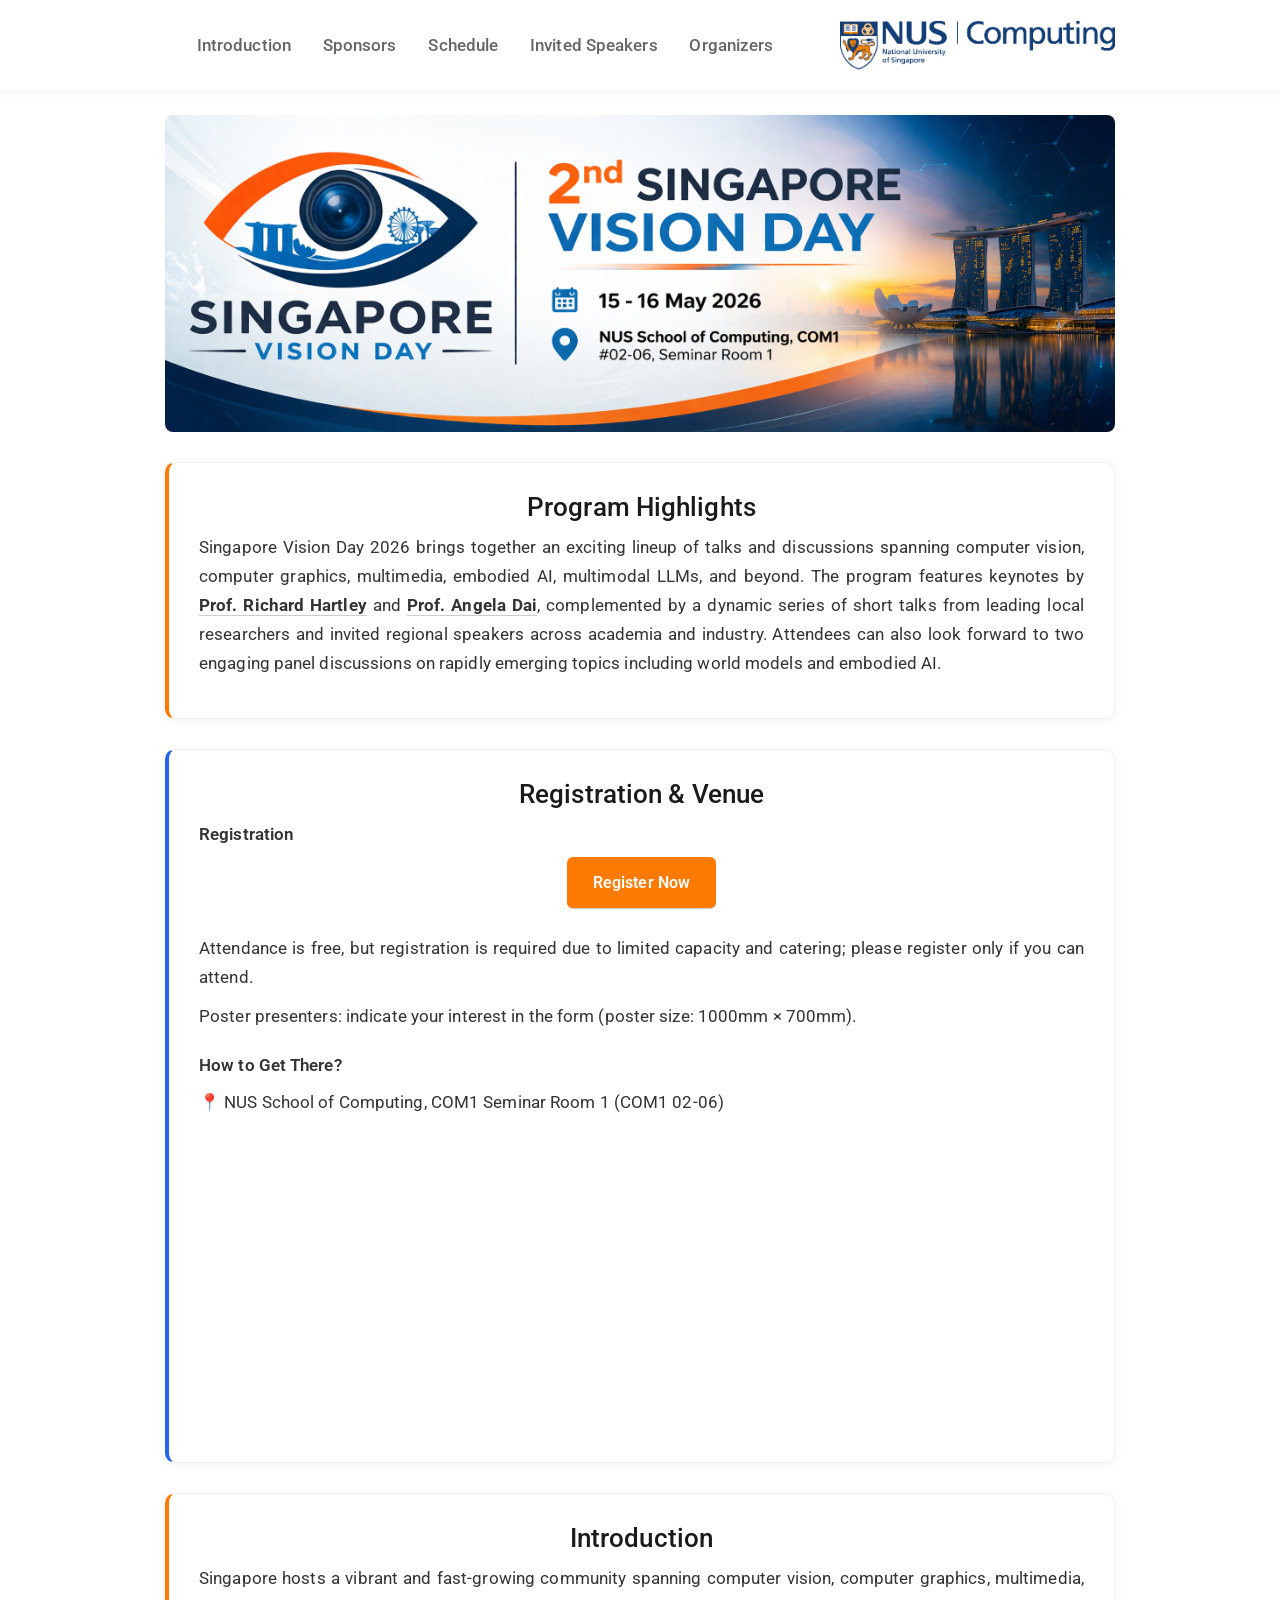
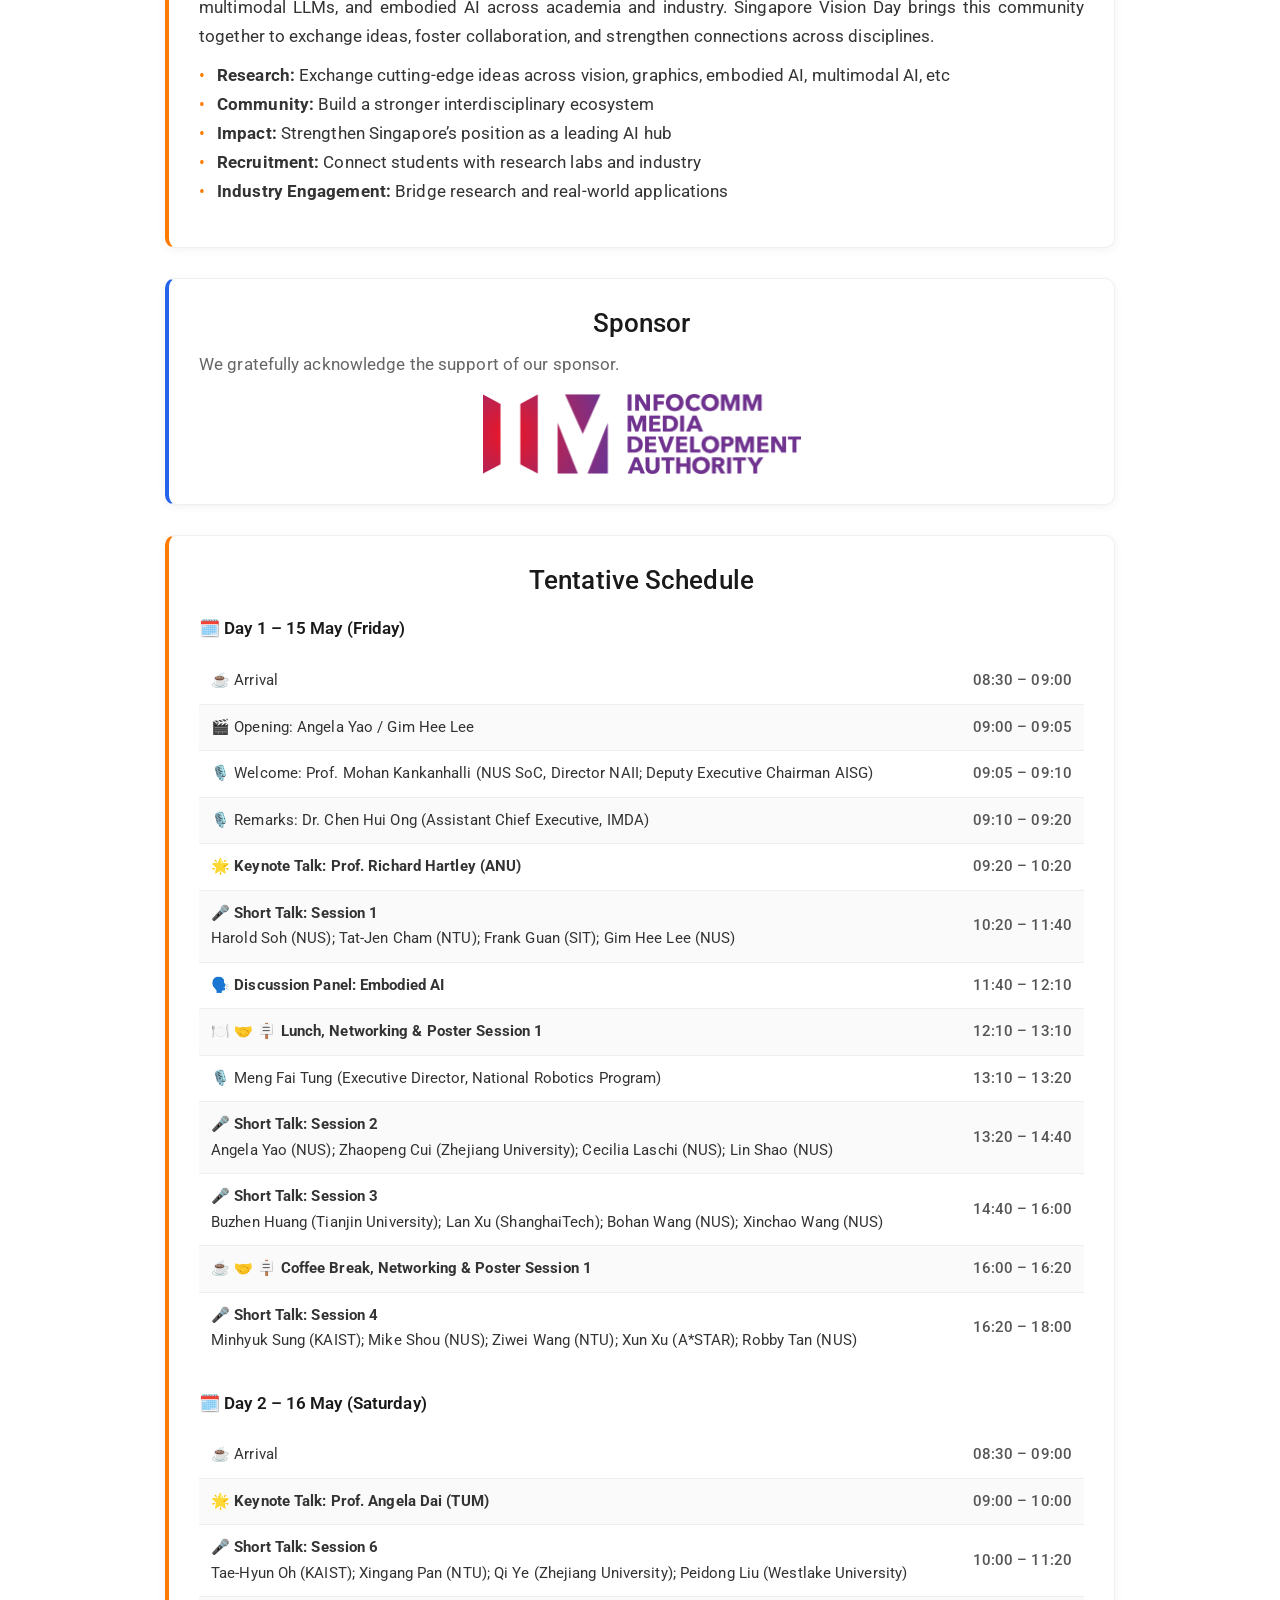
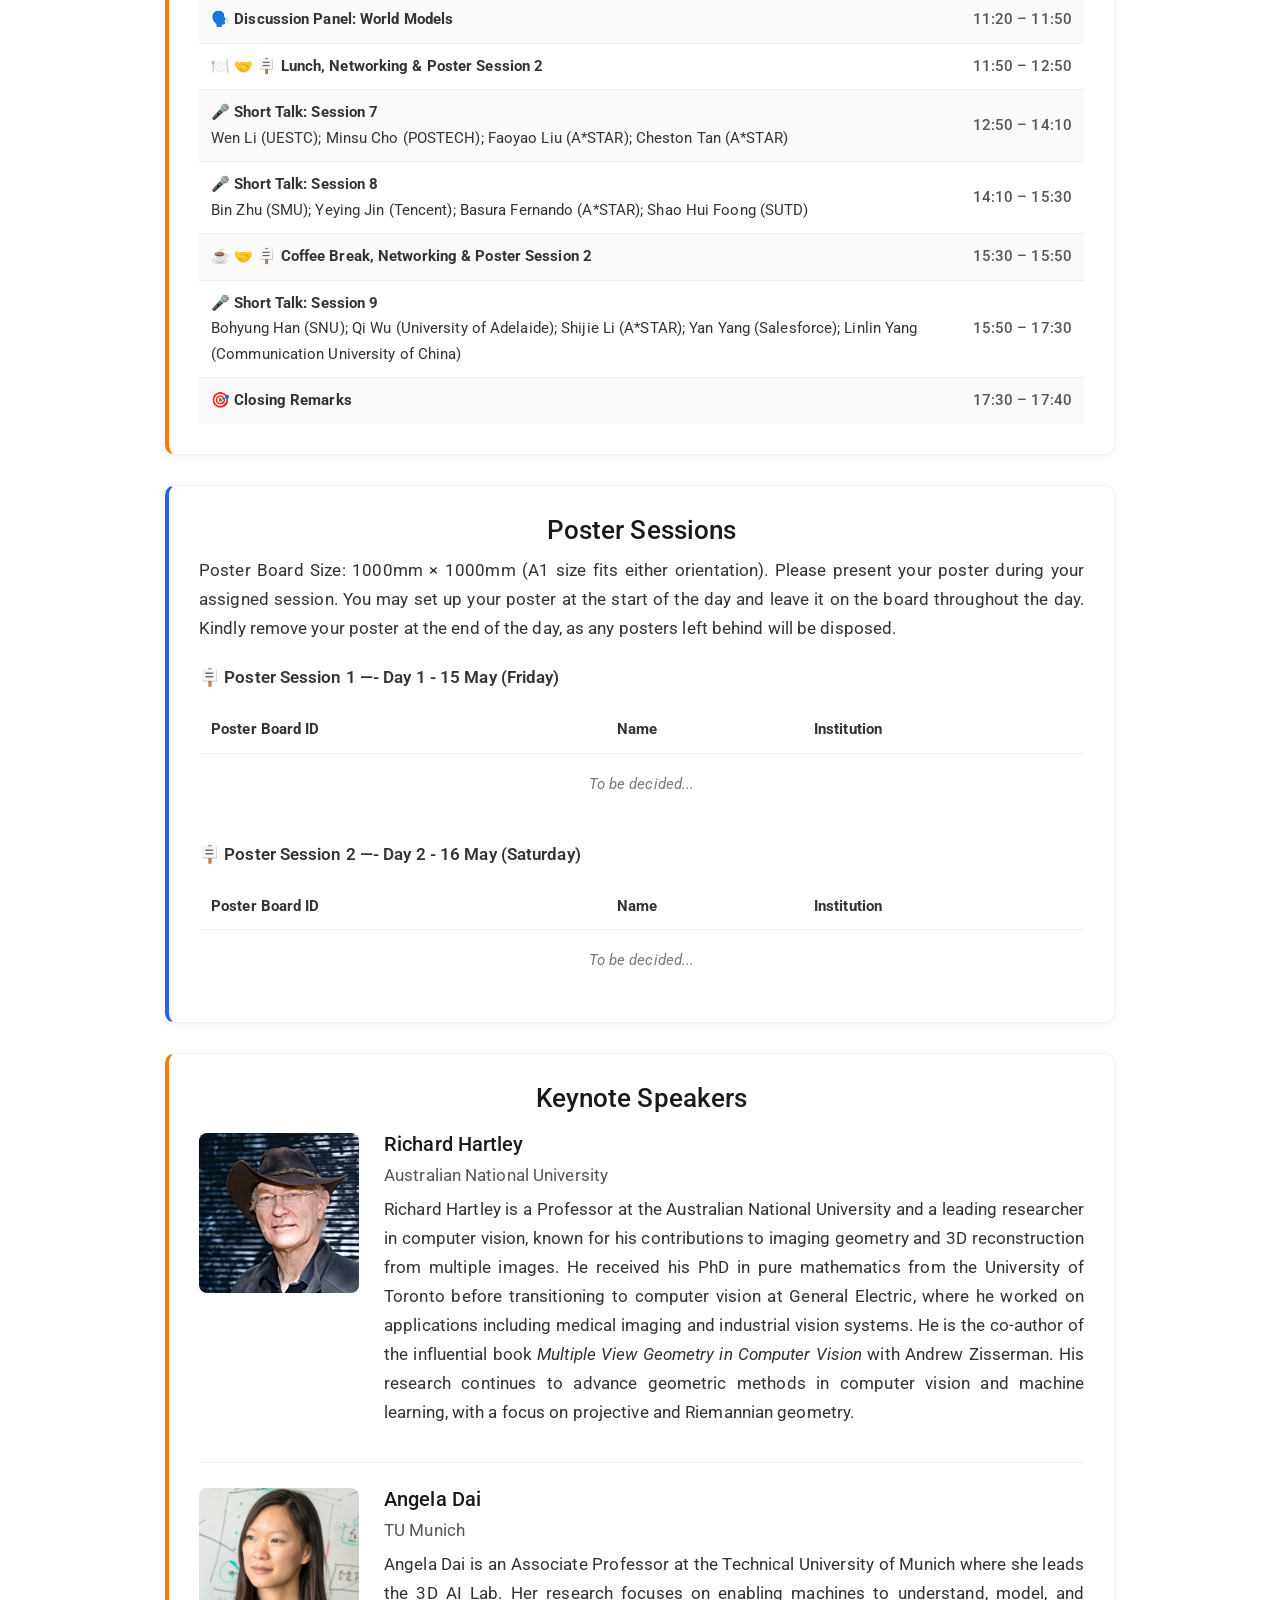
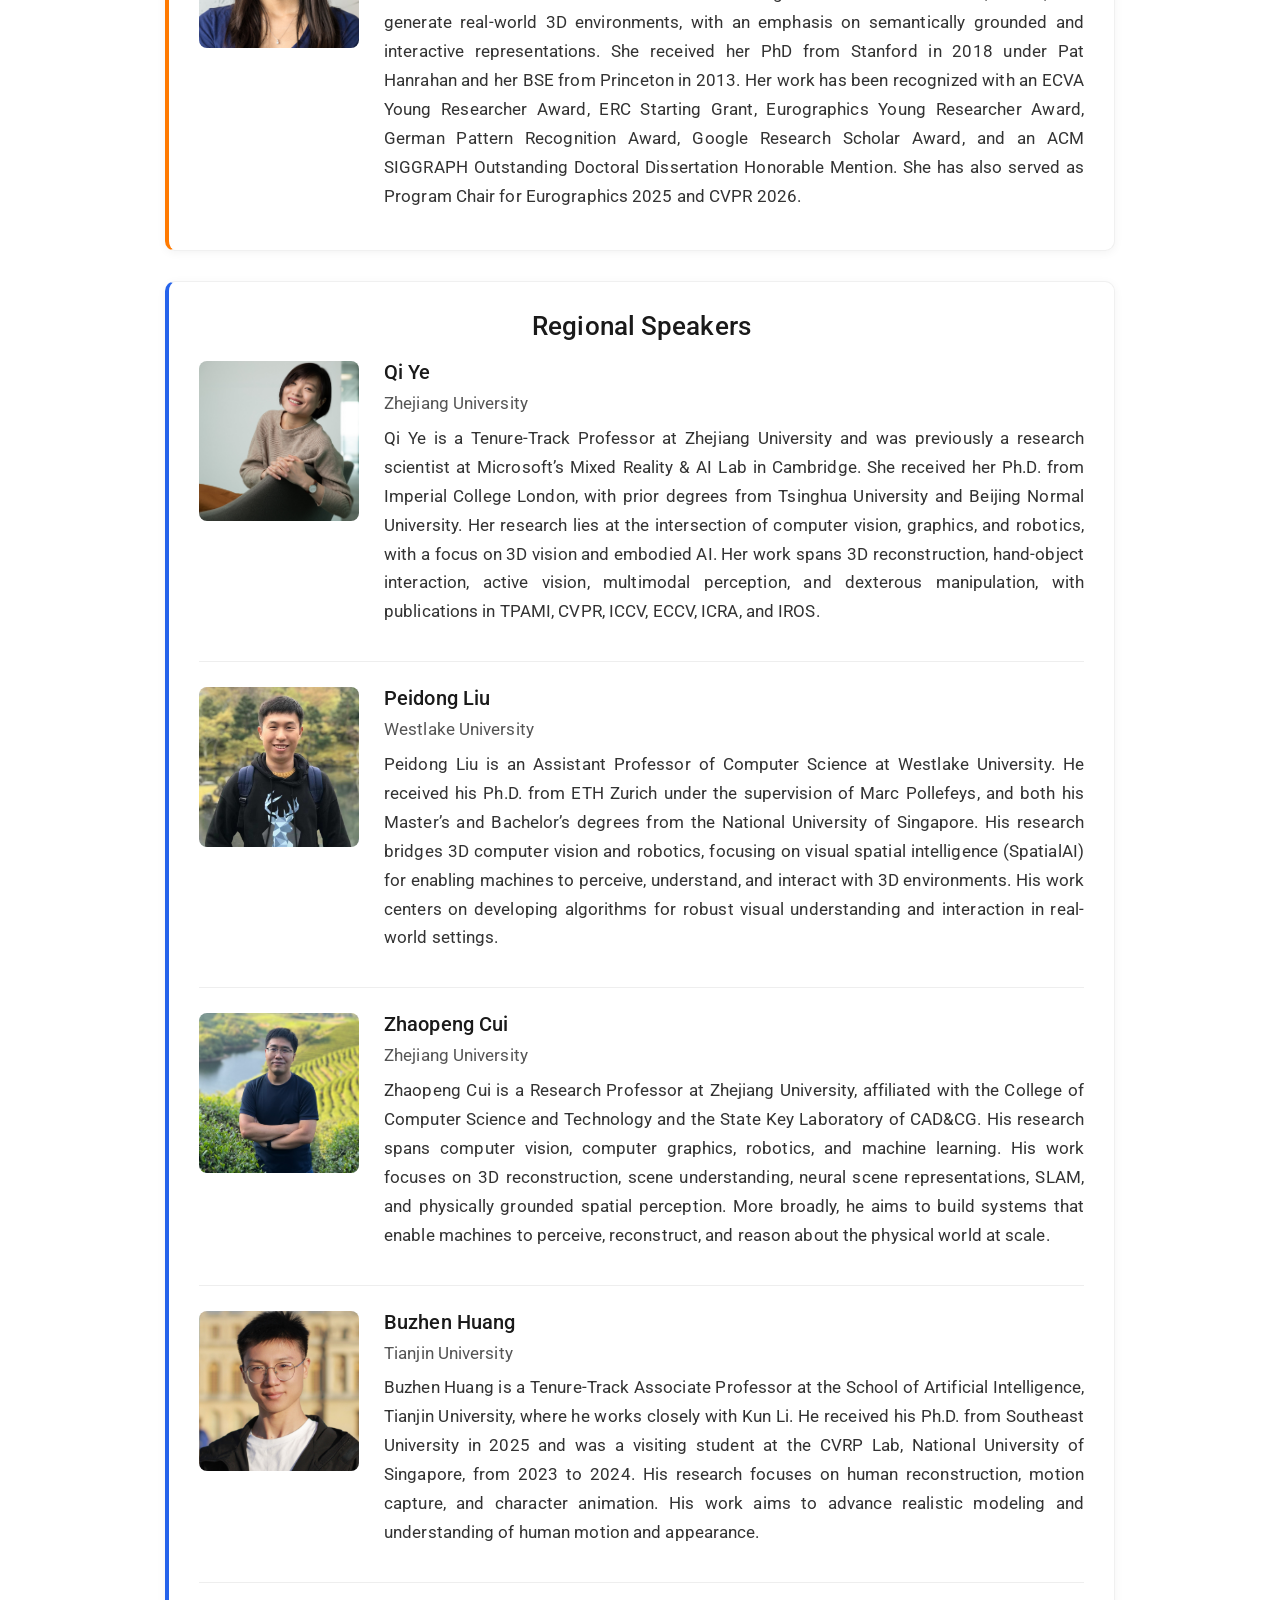
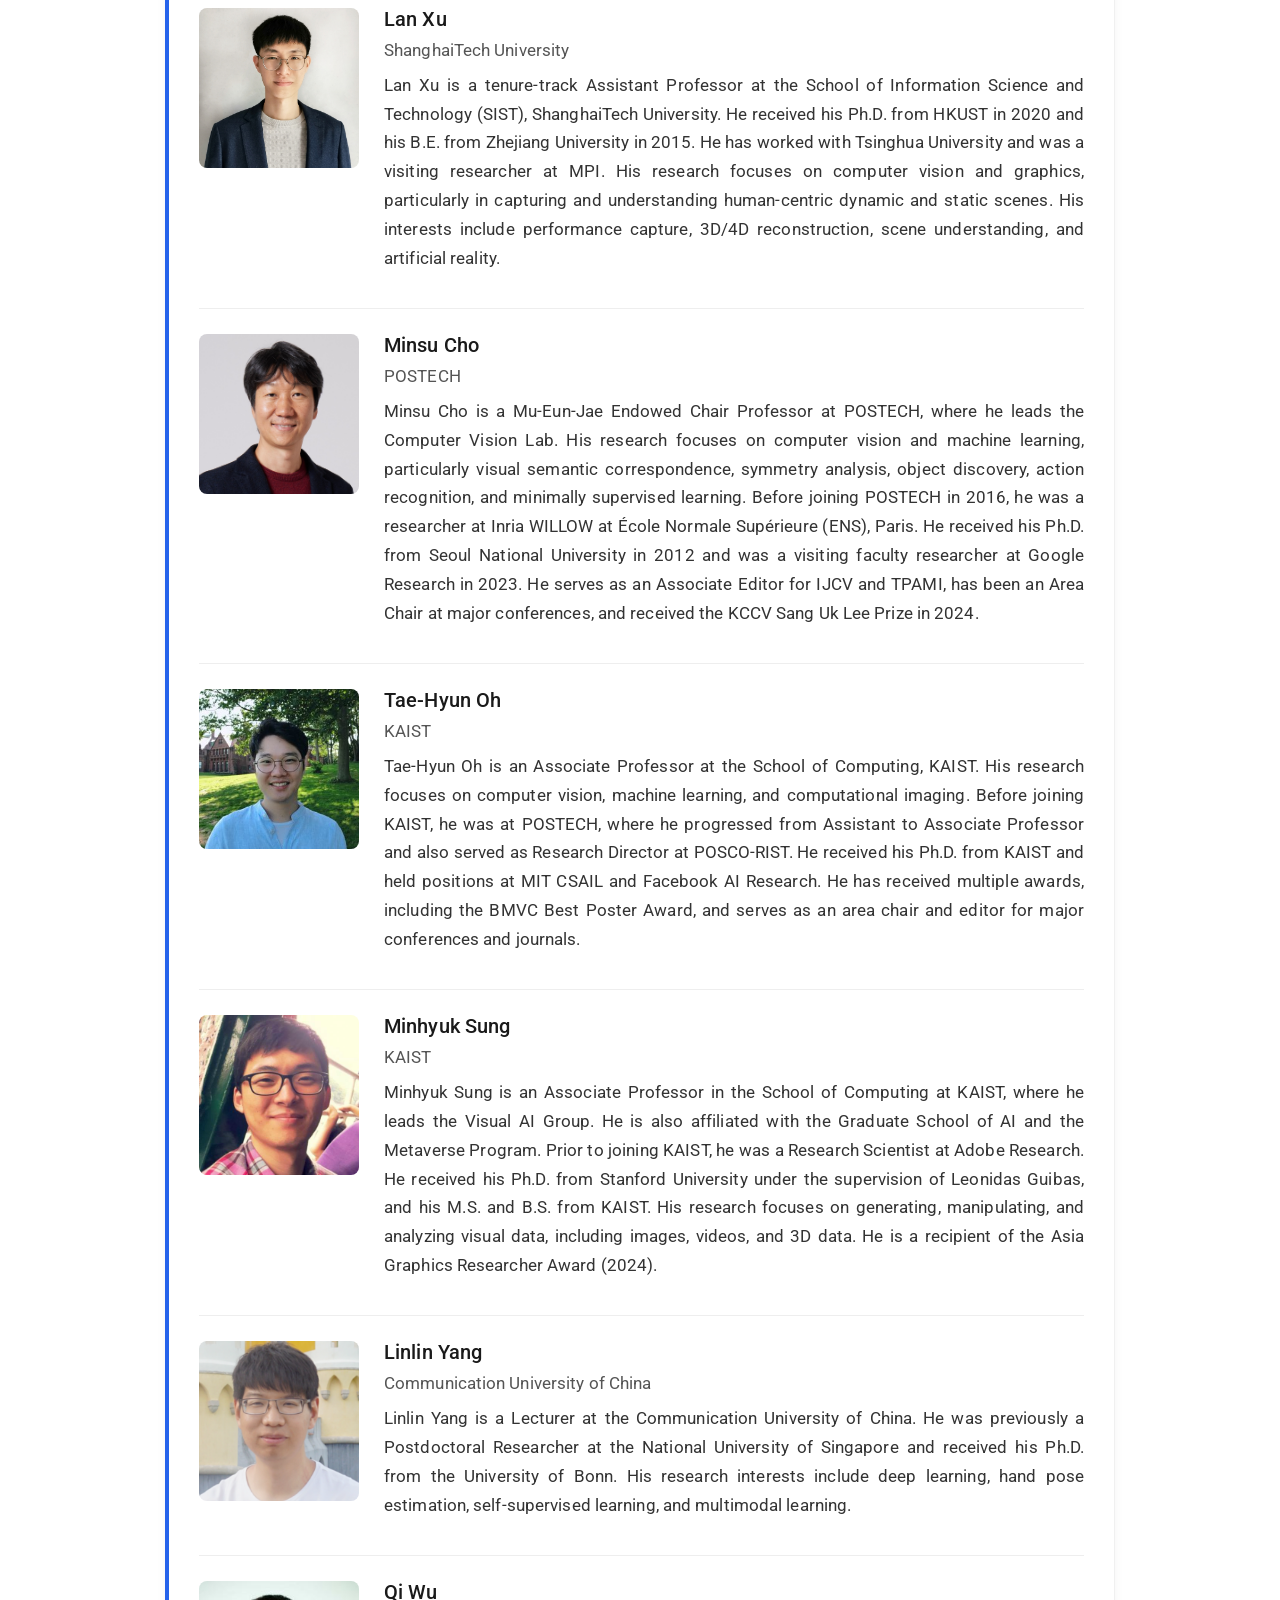
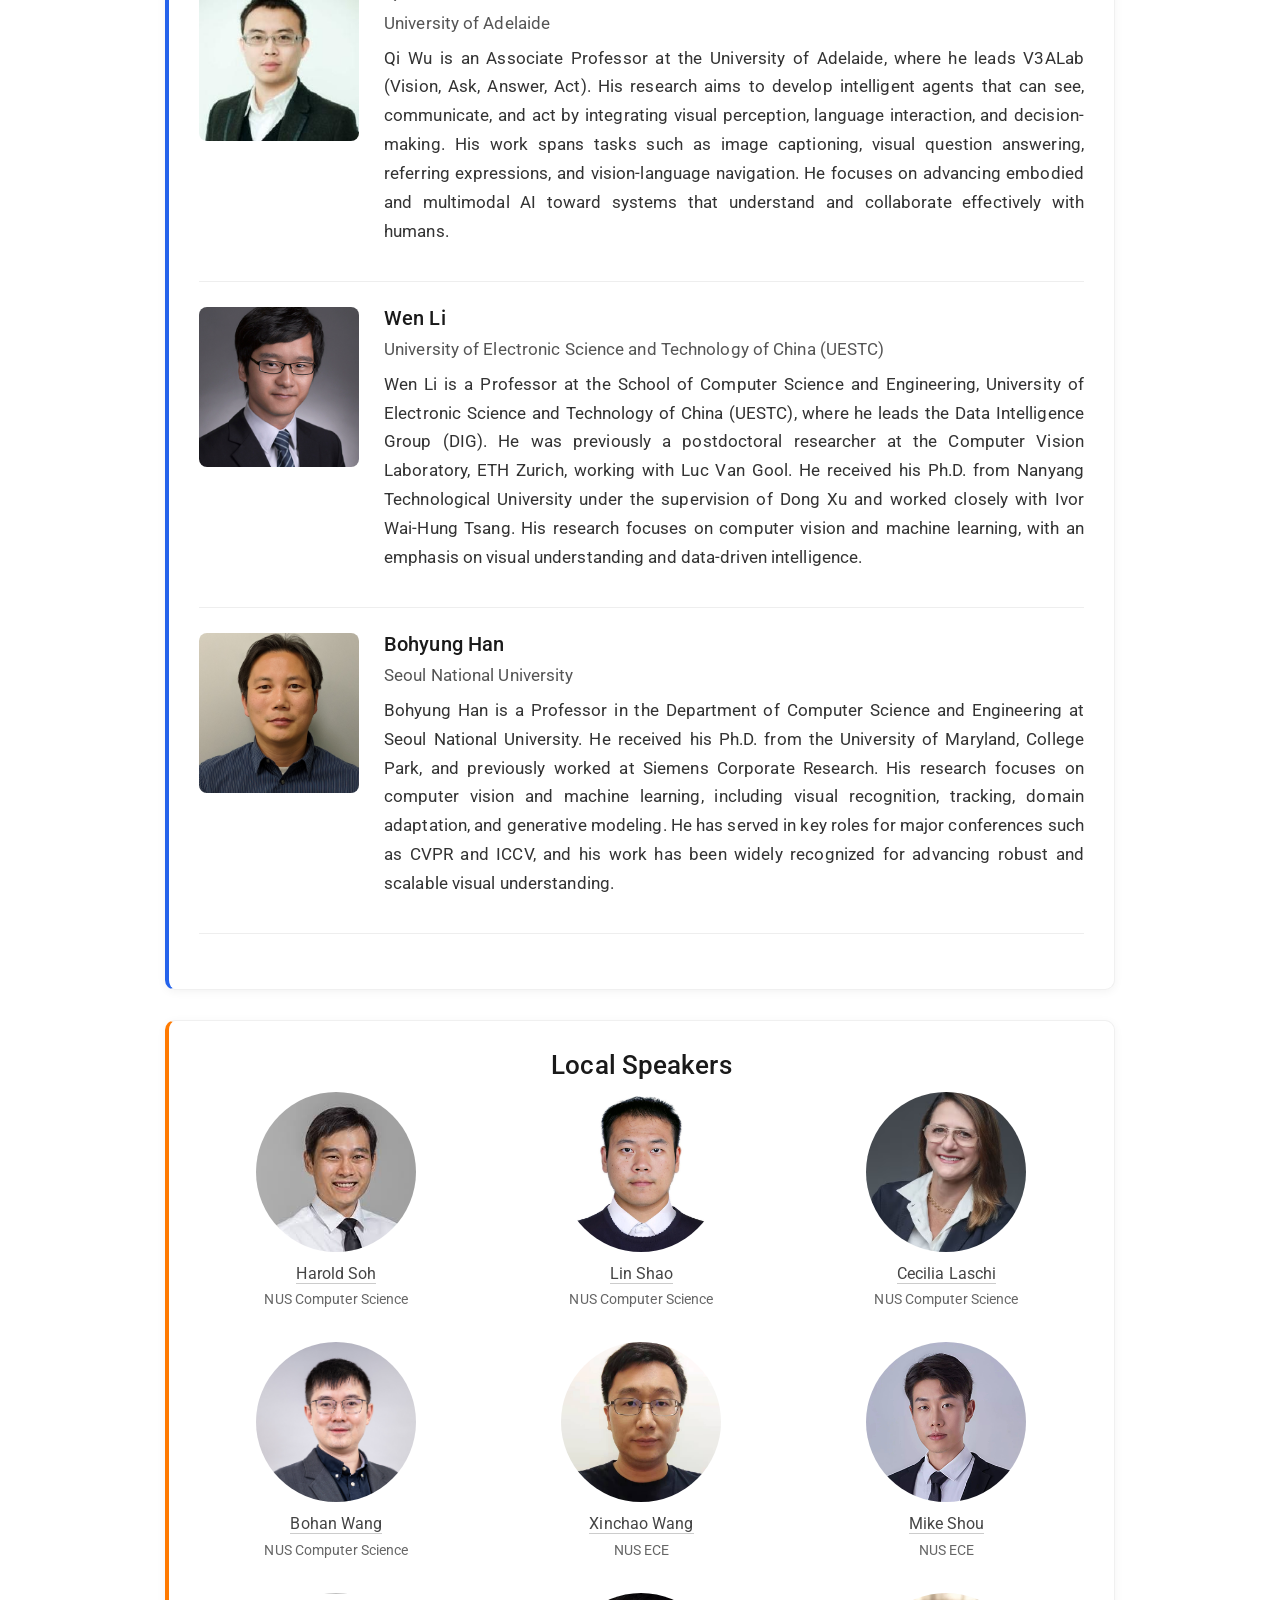
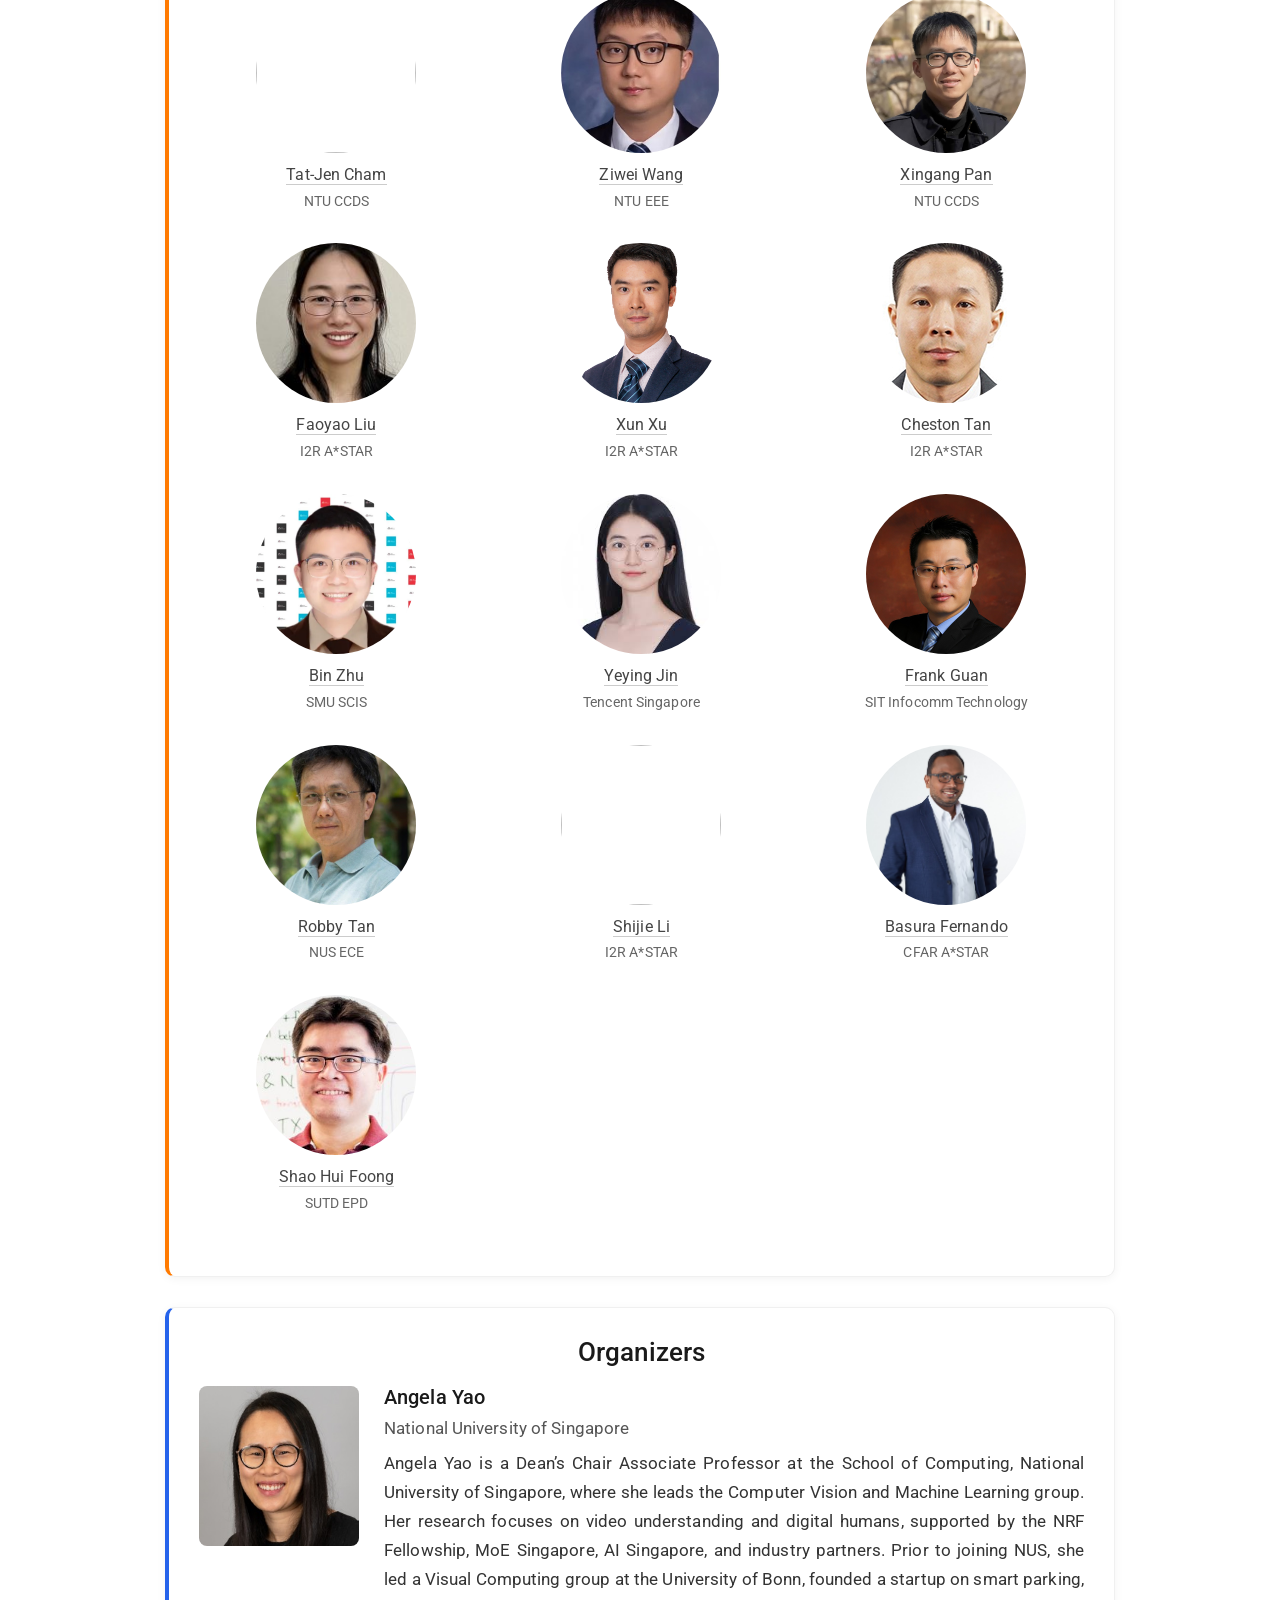
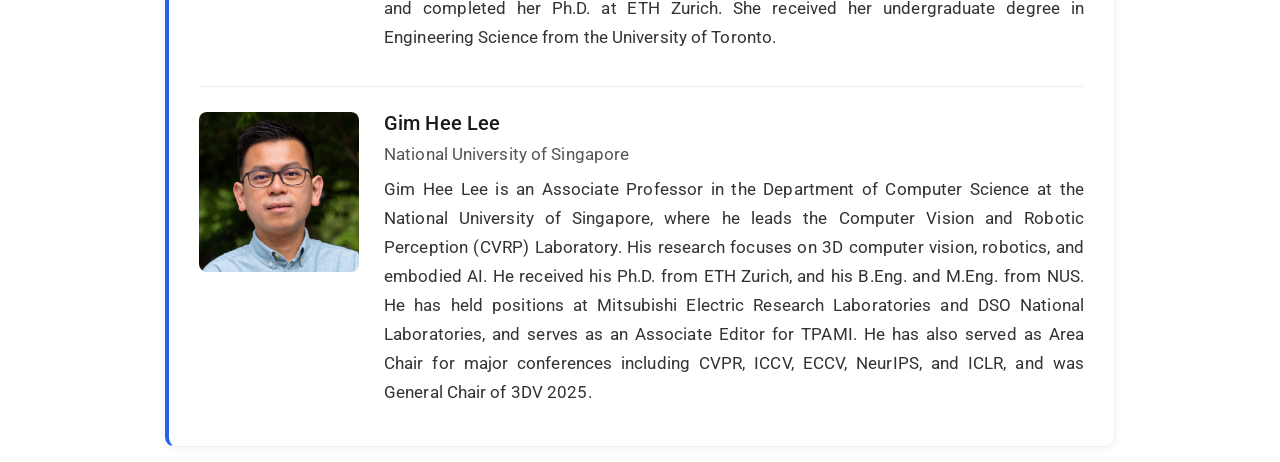
==== commit 1f64de30: "Add files via upload" ====
--- a/index.html
+++ b/index.html
@@ -213,29 +213,31 @@
 
           <tr><td>☕ Arrival</td><td>08:30 – 09:00</td></tr>
 
-          <tr><td>🎙️ Welcome: Prof. Mohan Kankanhalli (NUS SoC, Director NAII; Deputy Executive Chairman AISG)</td><td>09:00 – 09:05</td></tr>
-          <tr><td>🎙️ Remarks: Dr. Chen Hui Ong (Assistant Chief Executive, IMDA)</td><td>09:05 – 09:15</td></tr>
-
-          <tr><td>🌟 <strong>Keynote Talk: Prof. Richard Hartley (ANU)</strong></td><td>09:15 – 10:15</td></tr>
+          <tr><td>🎬 Opening: Angela Yao / Gim Hee Lee</td><td>09:00 – 09:05</td></tr>
+
+          <tr><td>🎙️ Welcome: Prof. Mohan Kankanhalli (NUS SoC, Director NAII; Deputy Executive Chairman AISG)</td><td>09:05 – 09:10</td></tr>
+          <tr><td>🎙️ Remarks: Dr. Chen Hui Ong (Assistant Chief Executive, IMDA)</td><td>09:10 – 09:20</td></tr>
+
+          <tr><td>🌟 <strong>Keynote Talk: Prof. Richard Hartley (ANU)</strong></td><td>09:20 – 10:20</td></tr>
 
           <!-- SESSION 1 -->
           <tr>
             <td>🎤 <strong>Short Talk: Session 1</strong><br>
-              Harold Soh (NUS); Tat-Jen Chiam (NTU); Frank Guan (SIT); Gim Hee Lee (NUS)
+              Harold Soh (NUS); Tat-Jen Cham (NTU); Frank Guan (SIT); Gim Hee Lee (NUS)
             </td>
-            <td>10:15 – 11:35</td>
-          </tr>
-
-          <tr><td>🗣️ <strong>Discussion Panel: Embodied AI</strong></td><td>11:35 – 12:05</td></tr>
+            <td>10:20 – 11:40</td>
+          </tr>
+
+          <tr><td>🗣️ <strong>Discussion Panel: Embodied AI</strong></td><td>11:40 – 12:10</td></tr>
 
           <tr>
             <td>🍽️ 🤝 🪧 <strong>Lunch, Networking & Poster Session 1</strong></td>
-            <td>12:05 – 13:05</td>
-          </tr>
-
-          <tr>
-            <td>🎙️ Meng Fai Tung (Director, National Robotics Program)</td>
-            <td>13:05 – 13:15</td>
+            <td>12:10 – 13:10</td>
+          </tr>
+
+          <tr>
+            <td>🎙️ Meng Fai Tung (Executive Director, National Robotics Program)</td>
+            <td>13:10 – 13:20</td>
           </tr>
 
           <!-- SESSION 2 -->
@@ -243,28 +245,28 @@
             <td>🎤 <strong>Short Talk: Session 2</strong><br>
               Angela Yao (NUS); Zhaopeng Cui (Zhejiang University); Cecilia Laschi (NUS); Lin Shao (NUS)
             </td>
-            <td>13:15 – 14:35</td>
+            <td>13:20 – 14:40</td>
           </tr>
 
           <!-- SESSION 3 -->
           <tr>
             <td>🎤 <strong>Short Talk: Session 3</strong><br>
-              Jie Song (HKUST-GZ); Lan Xu (ShanghaiTech); Bohan Wang (NUS); Xinchao Wang (NUS)
+              Buzhen Huang (Tianjin University); Lan Xu (ShanghaiTech); Bohan Wang (NUS); Xinchao Wang (NUS)
             </td>
-            <td>14:35 – 15:55</td>
+            <td>14:40 – 16:00</td>
           </tr>
 
           <tr>
             <td>☕ 🤝 🪧 <strong>Coffee Break, Networking & Poster Session 1</strong></td>
-            <td>15:55 – 16:15</td>
+            <td>16:00 – 16:20</td>
           </tr>
 
           <!-- SESSION 4 -->
           <tr>
             <td>🎤 <strong>Short Talk: Session 4</strong><br>
-              Minhyuk Sung (KAIST); Buzhen Huang (Tianjin University); Mike Shou (NUS); Ziwei Wang (NTU); Xun Xu (A*STAR)
+              Minhyuk Sung (KAIST);  Mike Shou (NUS); Ziwei Wang (NTU); Xun Xu (A*STAR); Robby Tan (NUS)
             </td>
-            <td>16:15 – 17:50</td>
+            <td>16:20 – 18:00</td>
           </tr>
 
         </tbody>
@@ -321,17 +323,9 @@
           <!-- SESSION 9 -->
           <tr>
             <td>🎤 <strong>Short Talk: Session 9</strong><br>
-              Bohyung Han (Seoul National University); Robby Tan (NUS); Qi Wu (University of Adelaide); Shijie Li (A*STAR)
+              Bohyung Han (SNU); Qi Wu (University of Adelaide); Shijie Li (A*STAR);  Yan Yang (Salesforce); Linlin Yang (Communication University of China)
             </td>
-            <td>15:50 – 17:10</td>
-          </tr>
-
-          <!-- SESSION 10 -->
-          <tr>
-            <td>🎤 <strong>Short Talk: Session 10</strong><br>
-              Yan Yang (Salesforce); Linlin Yang (Communication University of China)
-            </td>
-            <td>17:10 – 17:30</td>
+            <td>15:50 – 17:30</td>
           </tr>
 
           <tr><td>🎯 <strong>Closing Remarks</strong></td><td>17:30 – 17:40</td></tr>
@@ -596,35 +590,6 @@
       <!-- ===== DIVIDER ===== -->
       <hr class="speaker-divider">
 
-      <!-- ===== SPEAKER 6 ===== -->
-      <div class="speaker">
-
-        <div class="speaker-img">
-          <img src="static/img/people/JieSong.jpg" alt="Jie Song">
-        </div>
-
-        <div class="speaker-bio">
-          <h3>
-            <a href="https://facultyprofiles.hkust-gz.edu.cn/faculty-personal-page/SONG-Jie/jsongroas" target="_blank">
-              Jie Song
-            </a>
-          </h3>
-
-          <p style="margin-bottom:6px; color:#555;">
-            HKUST-GZ
-          </p>
-
-          <p>
-            Jie Song is an Assistant Professor at HKUST-GZ. His research lies in human-centric computer vision, focusing on understanding how humans interact with objects and their environment. His work develops algorithms for spatiotemporal modeling of human motion and interaction in real-world settings. Using learning-based approaches, he explores representations that integrate diverse sensor data such as images and videos. His research supports applications in robotics, augmented and virtual reality, and human–robot interaction.
-          </p>
-
-        </div>
-
-      </div>
-
-      <!-- ===== DIVIDER ===== -->
-      <hr class="speaker-divider">
-
       <!-- ===== SPEAKER 7 ===== -->
       <div class="speaker">
 
@@ -860,13 +825,13 @@
       <hr class="speaker-divider">
 
       <!-- ===== MORE TO COME ===== -->
-      <div class="speaker text-center">
+      <!-- <div class="speaker text-center">
         <div class="speaker-bio">
           <h3 style="margin-top:10px; color:#888; font-weight:500;">
             More speakers to be announced...
           </h3>
         </div>
-      </div>
+      </div> -->
 
     </div>
 
@@ -935,8 +900,8 @@
         <!-- Row 3 -->
         <div class="col-md-4 col-sm-6 speaker-grid">
           <div class="speaker-card">
-            <img src="static/img/people/TatJenChiam.png">
-            <h4><a href="https://personal.ntu.edu.sg/astjcham/" target="_blank">Tat-Jen Chiam</a></h4>
+            <img src="static/img/people/TatJenCham.png">
+            <h4><a href="https://personal.ntu.edu.sg/astjcham/" target="_blank">Tat-Jen Cham</a></h4>
             <p>NTU CCDS</p>
           </div>
         </div>
@@ -1041,12 +1006,12 @@
           </div>
         </div>
 
-        <!-- ===== MORE TO COME ===== -->
+        <!-- ===== MORE TO COME =====
         <div class="col-xs-12 more-speakers-row">
           <h3 class="more-speakers-text">
             More speakers to be announced...
           </h3>
-        </div>
+        </div> -->
 
       </div> 
     </div>
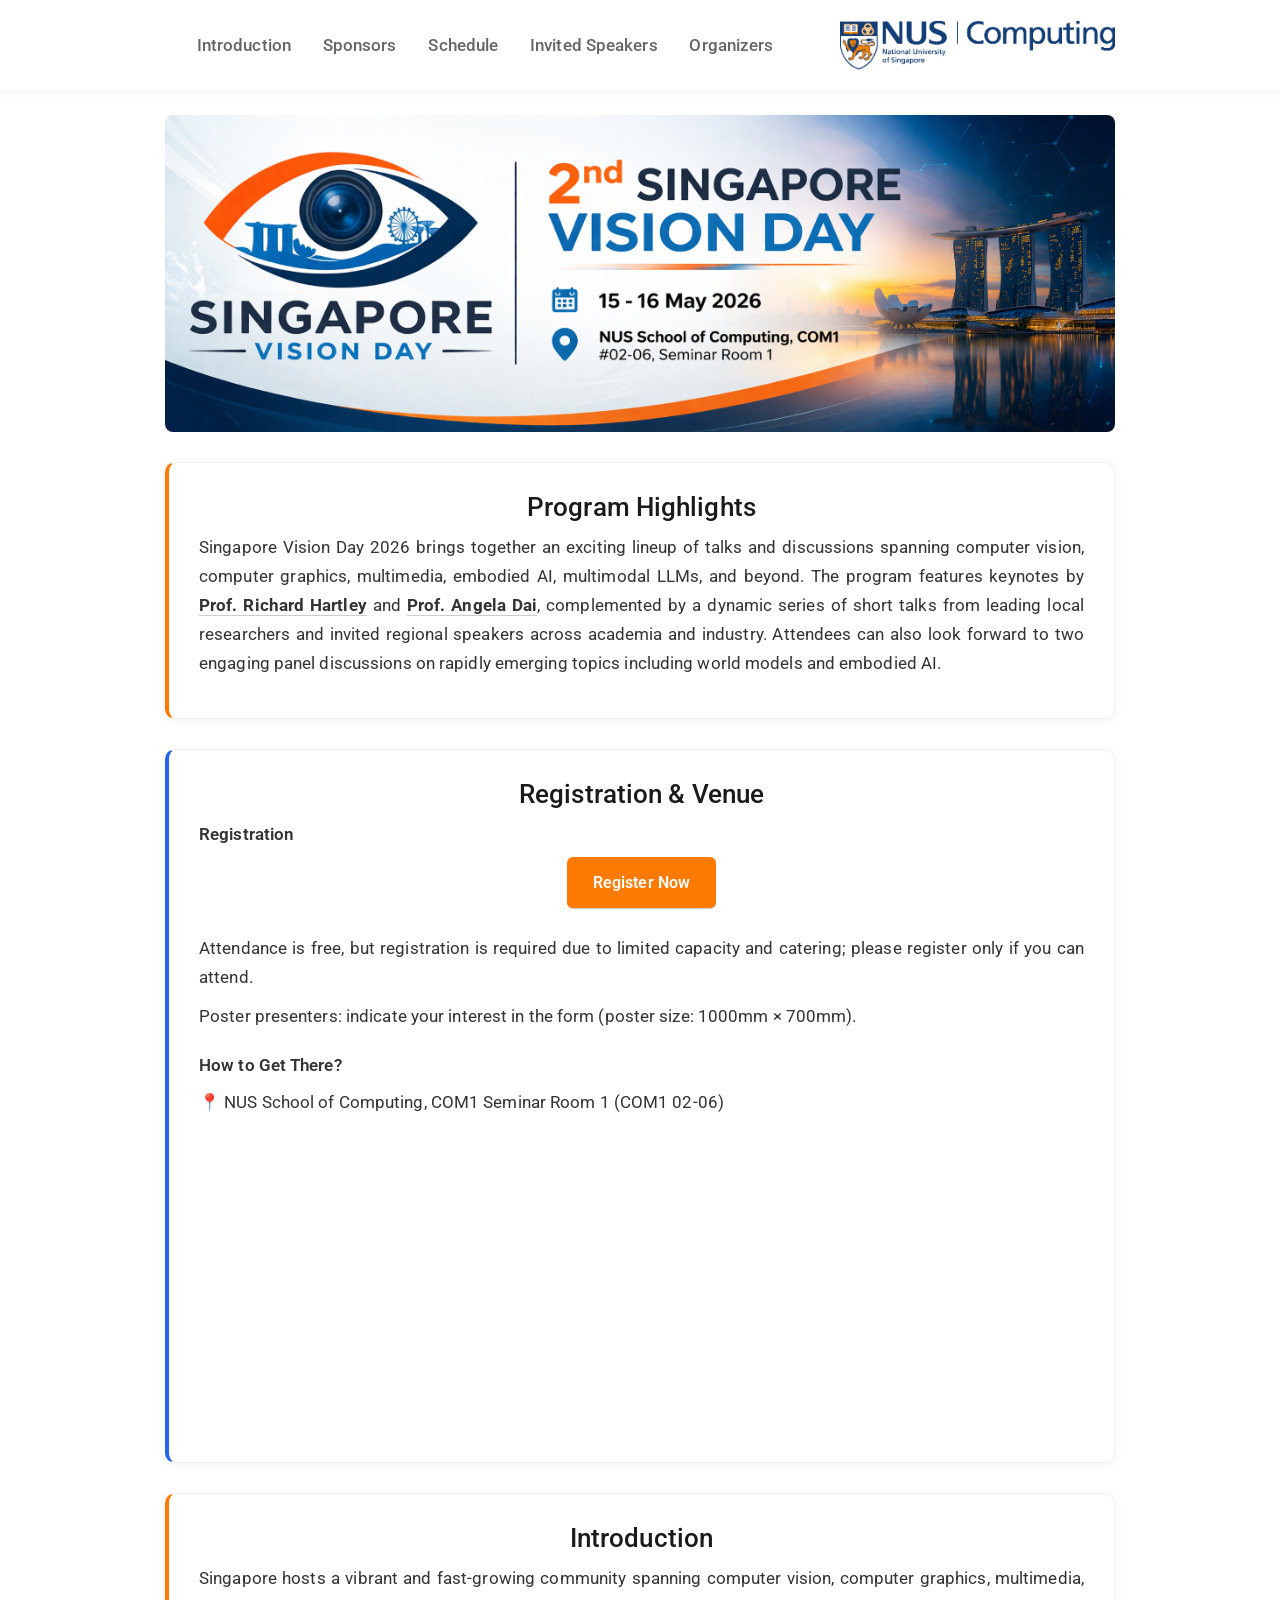
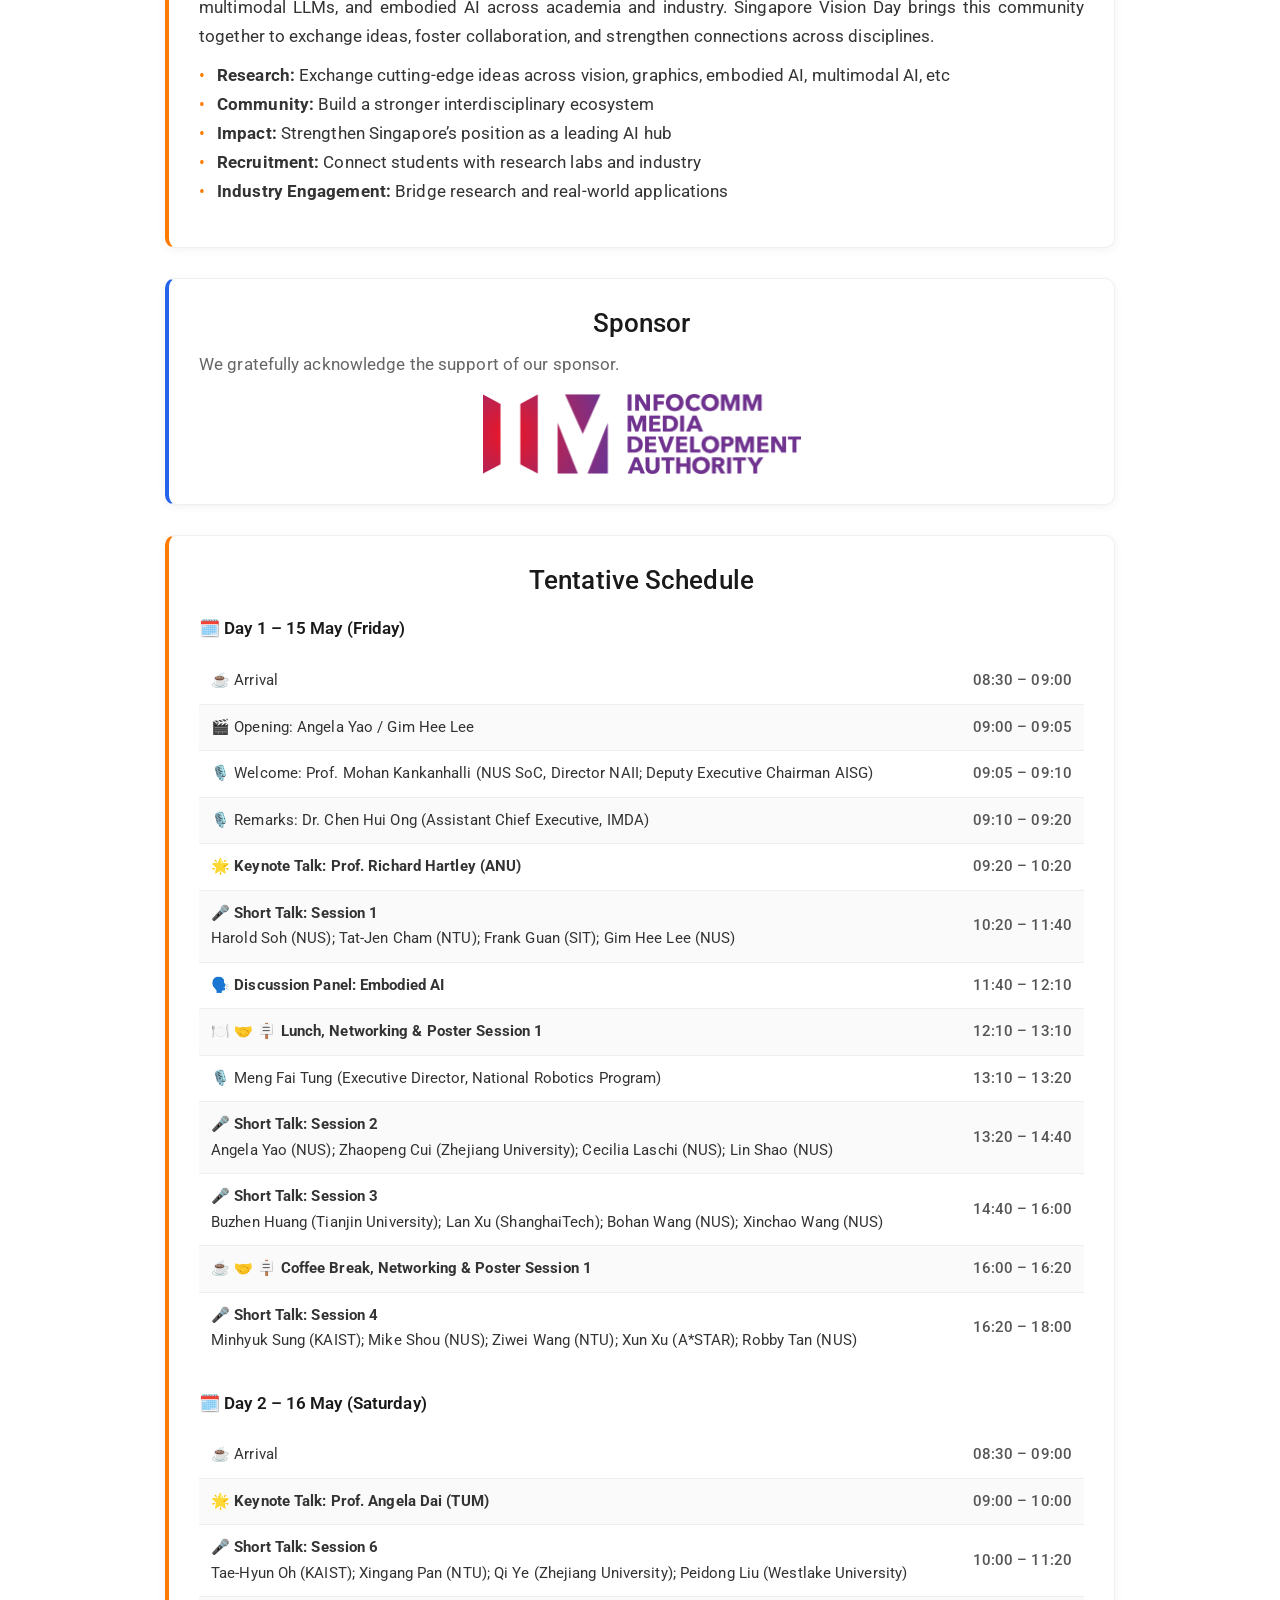
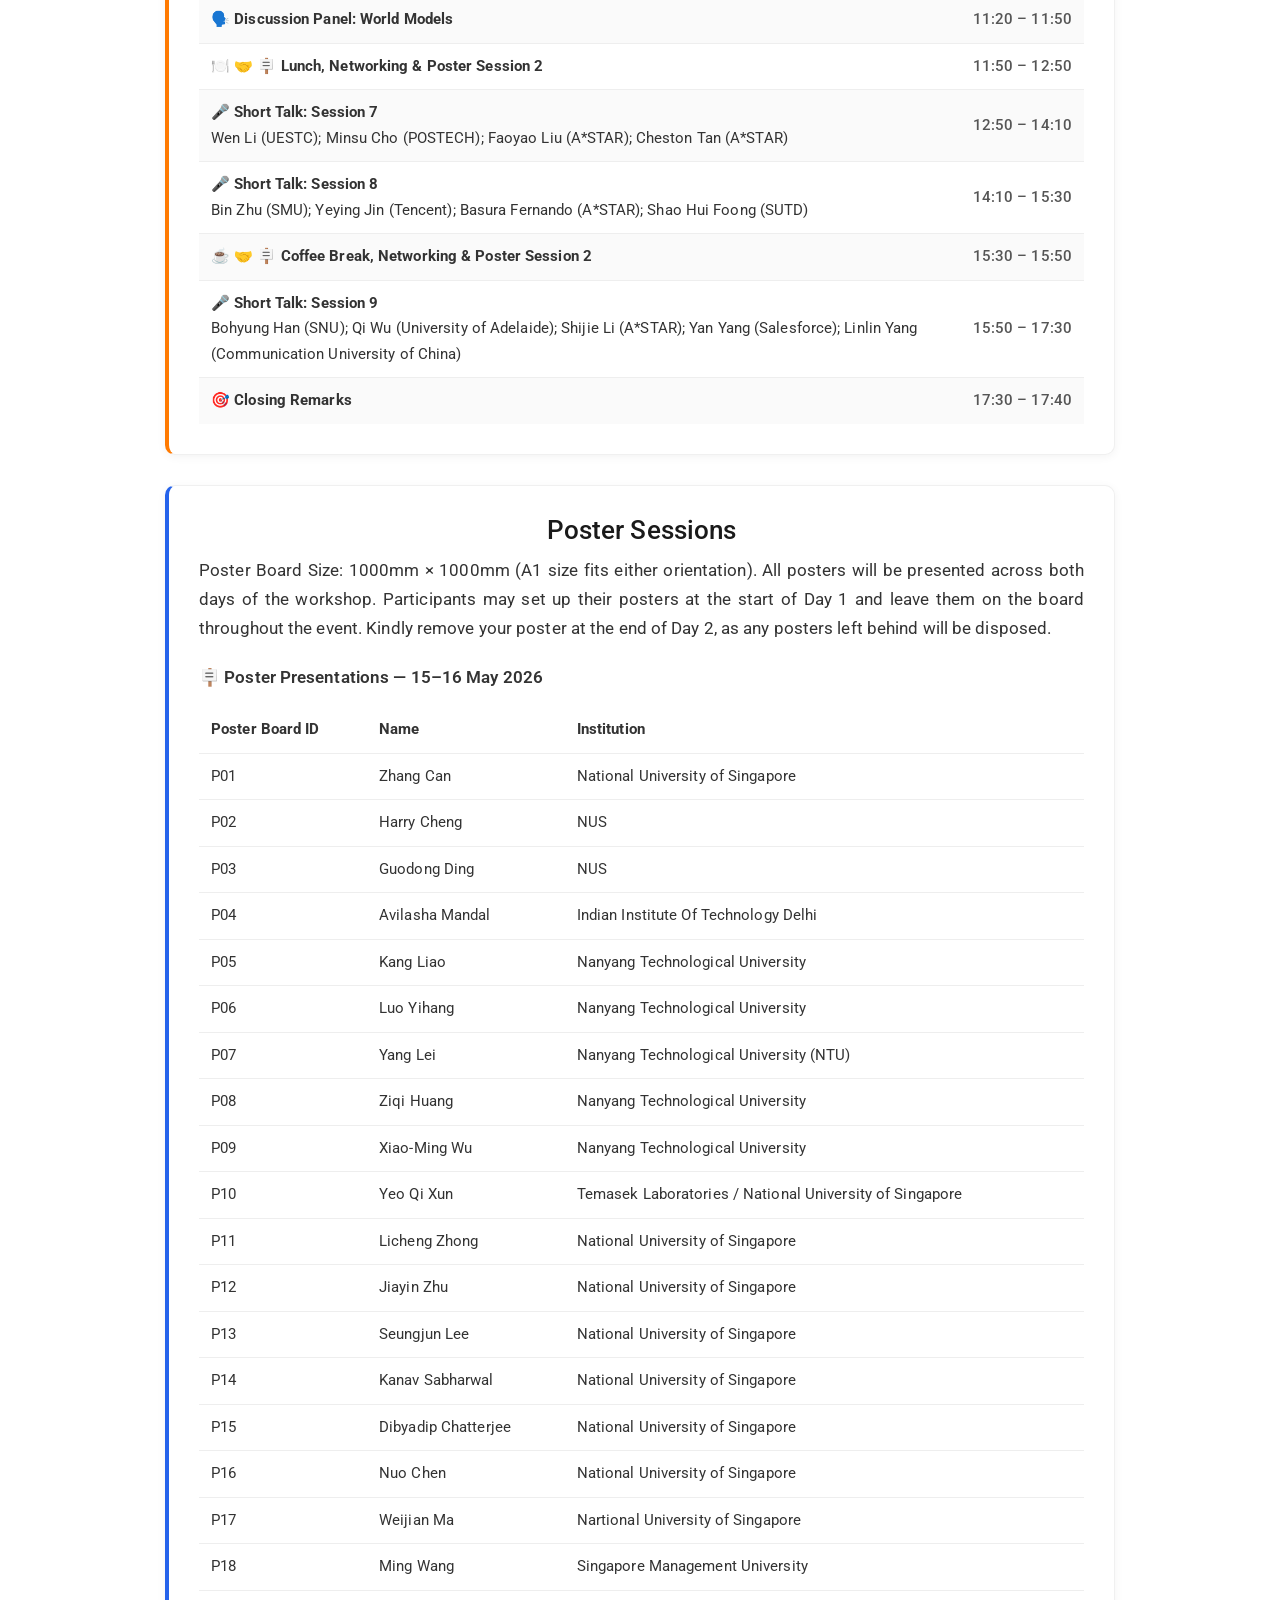
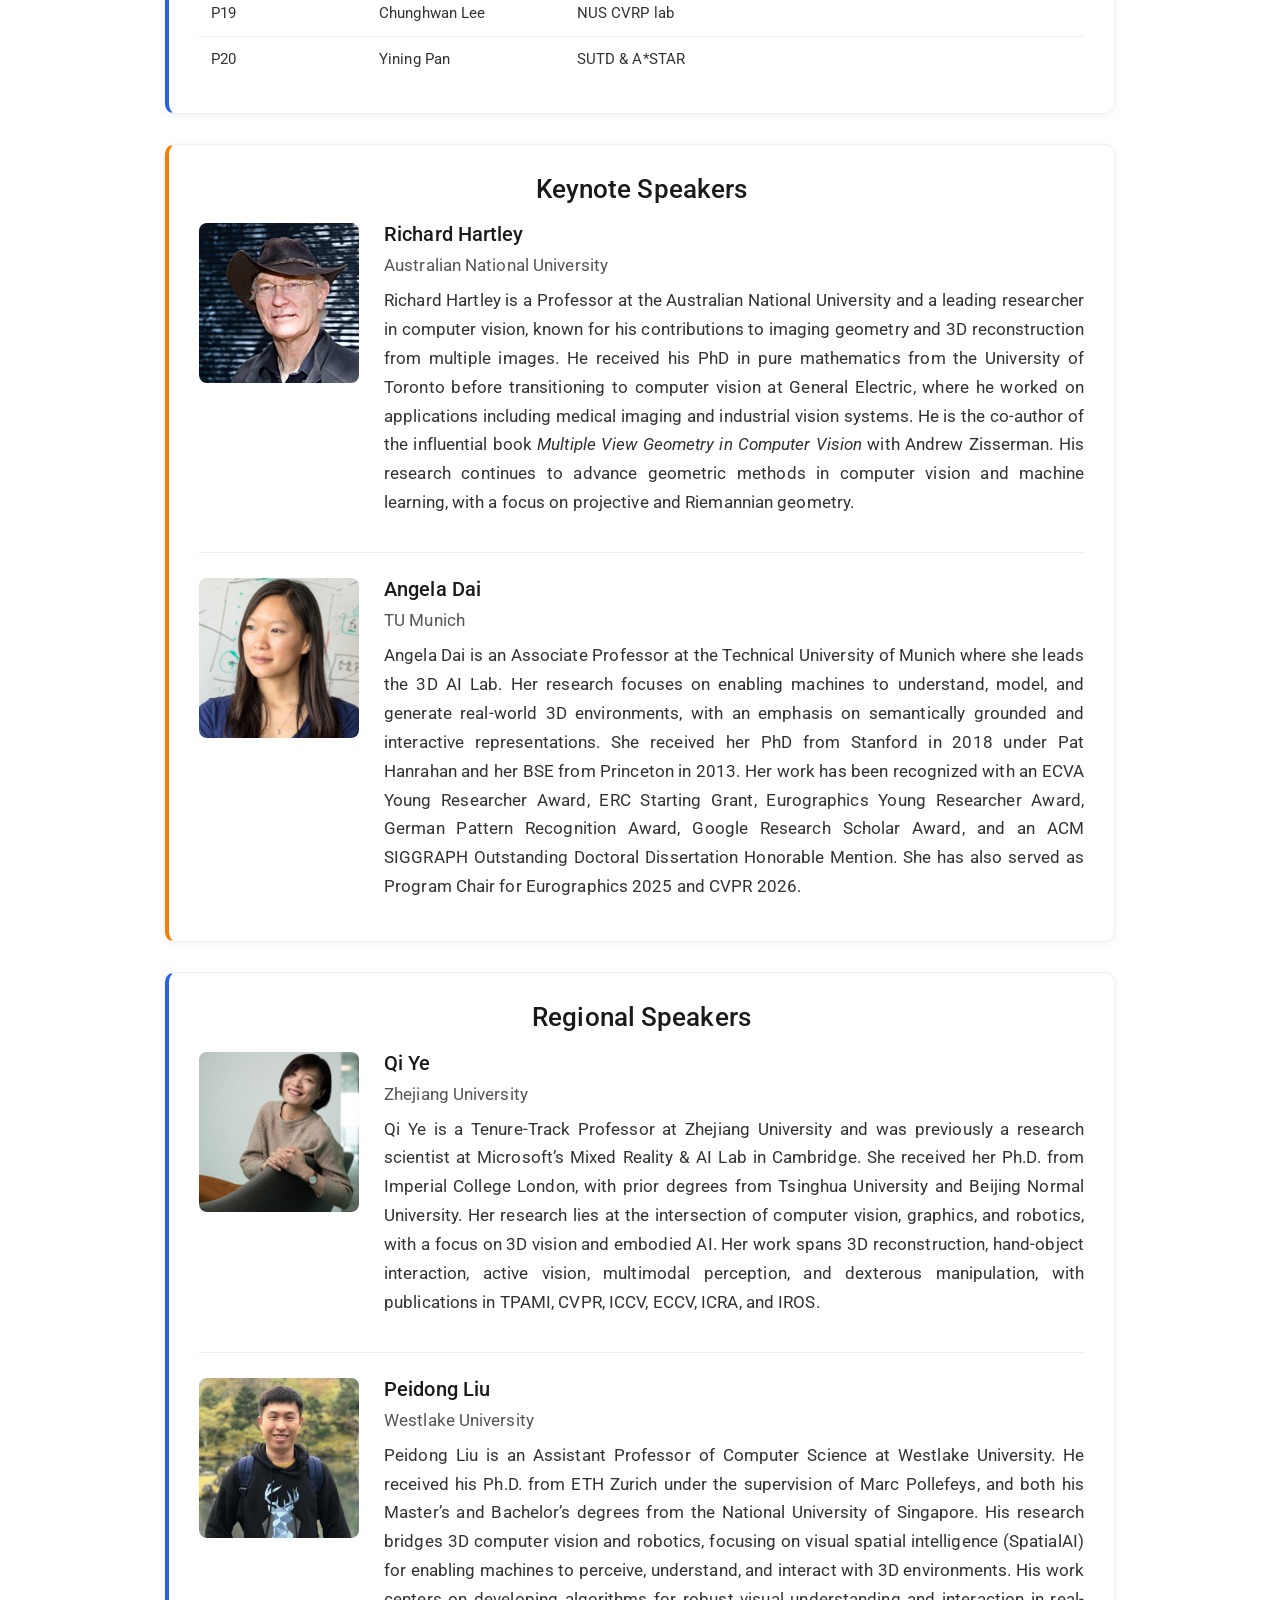
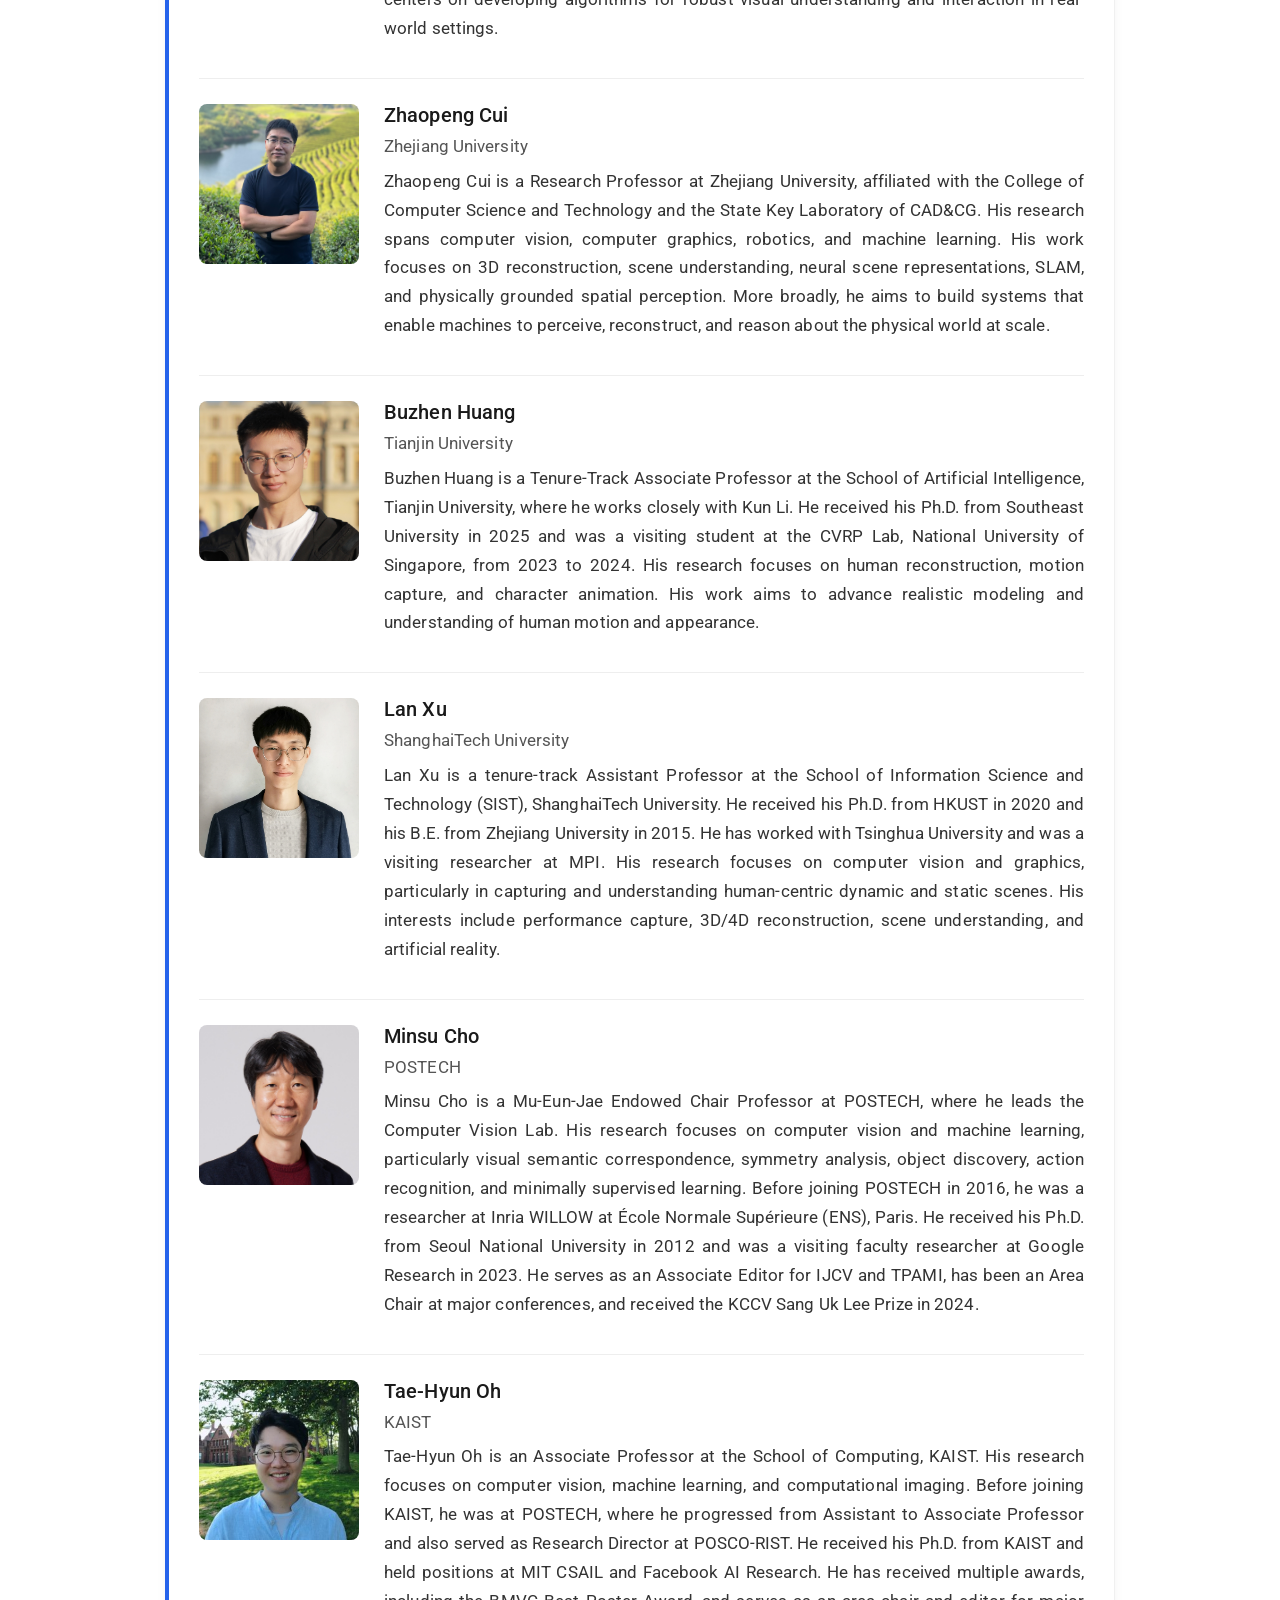
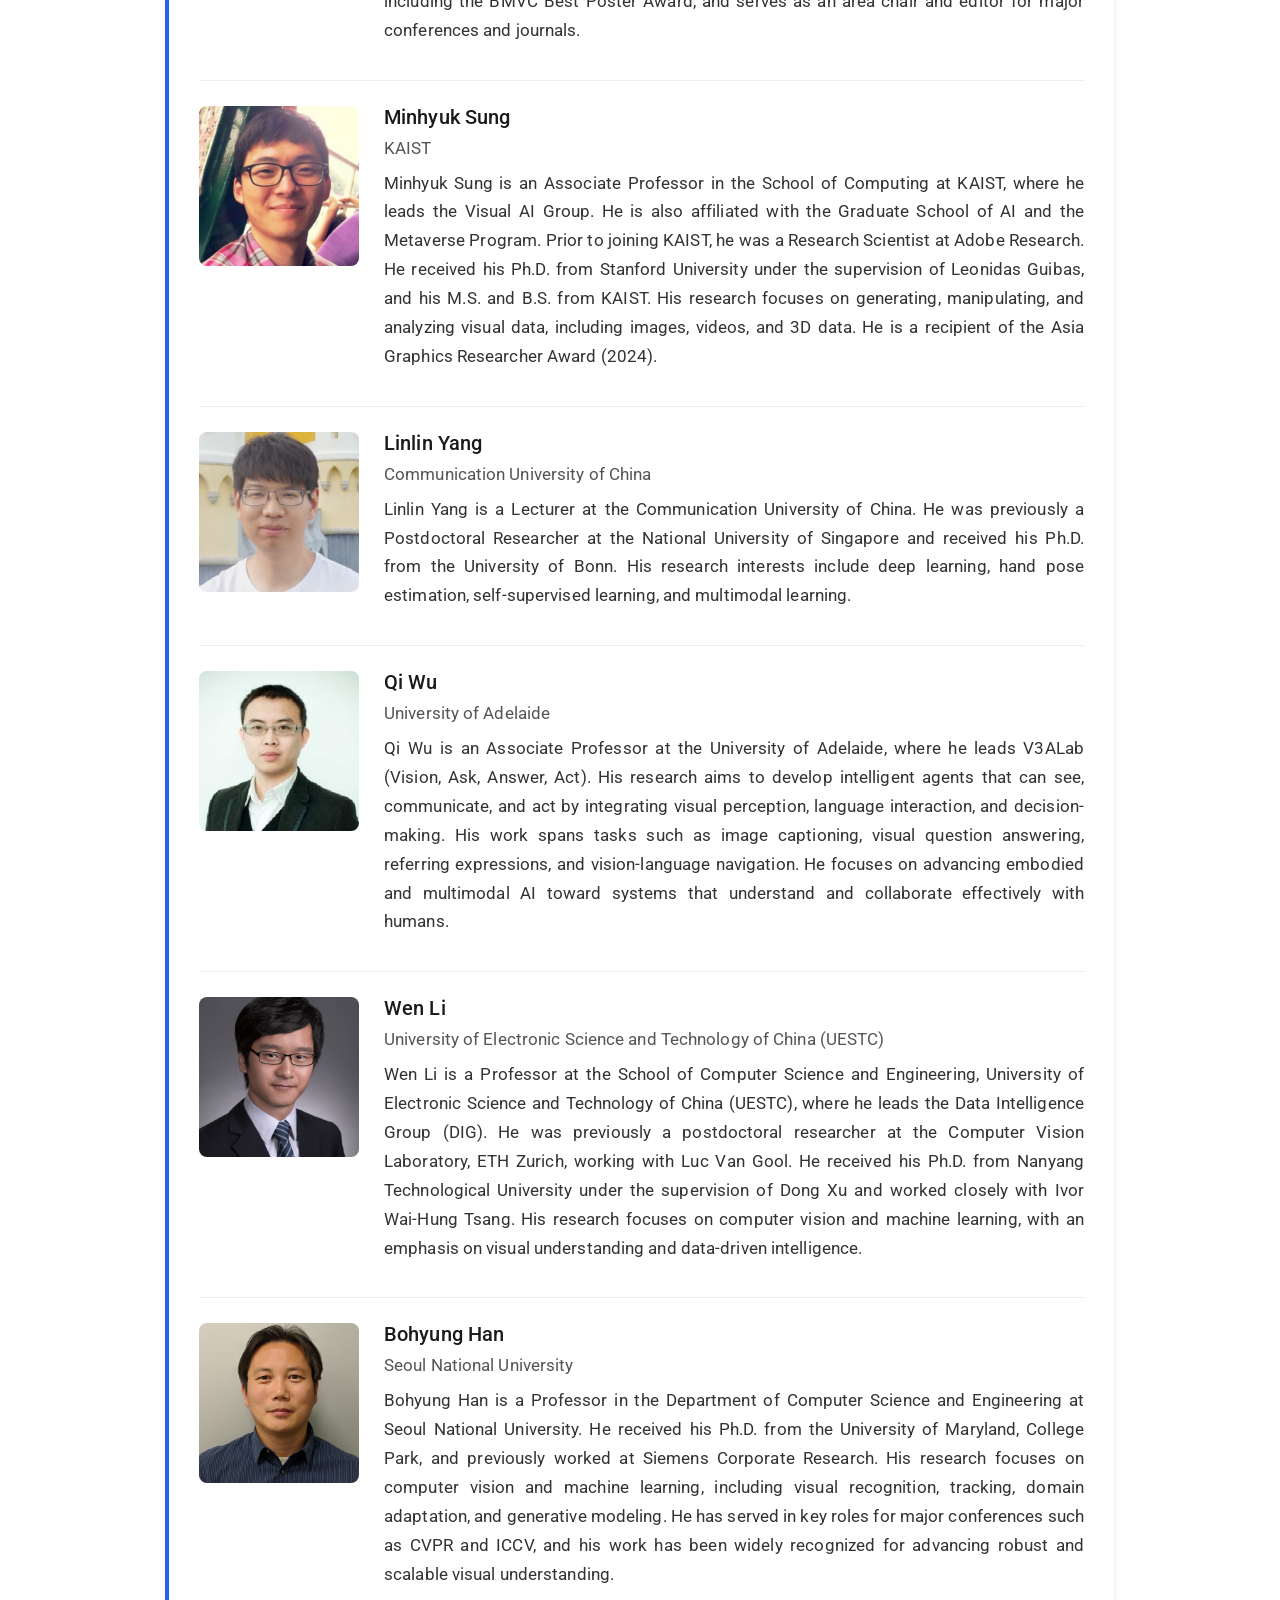
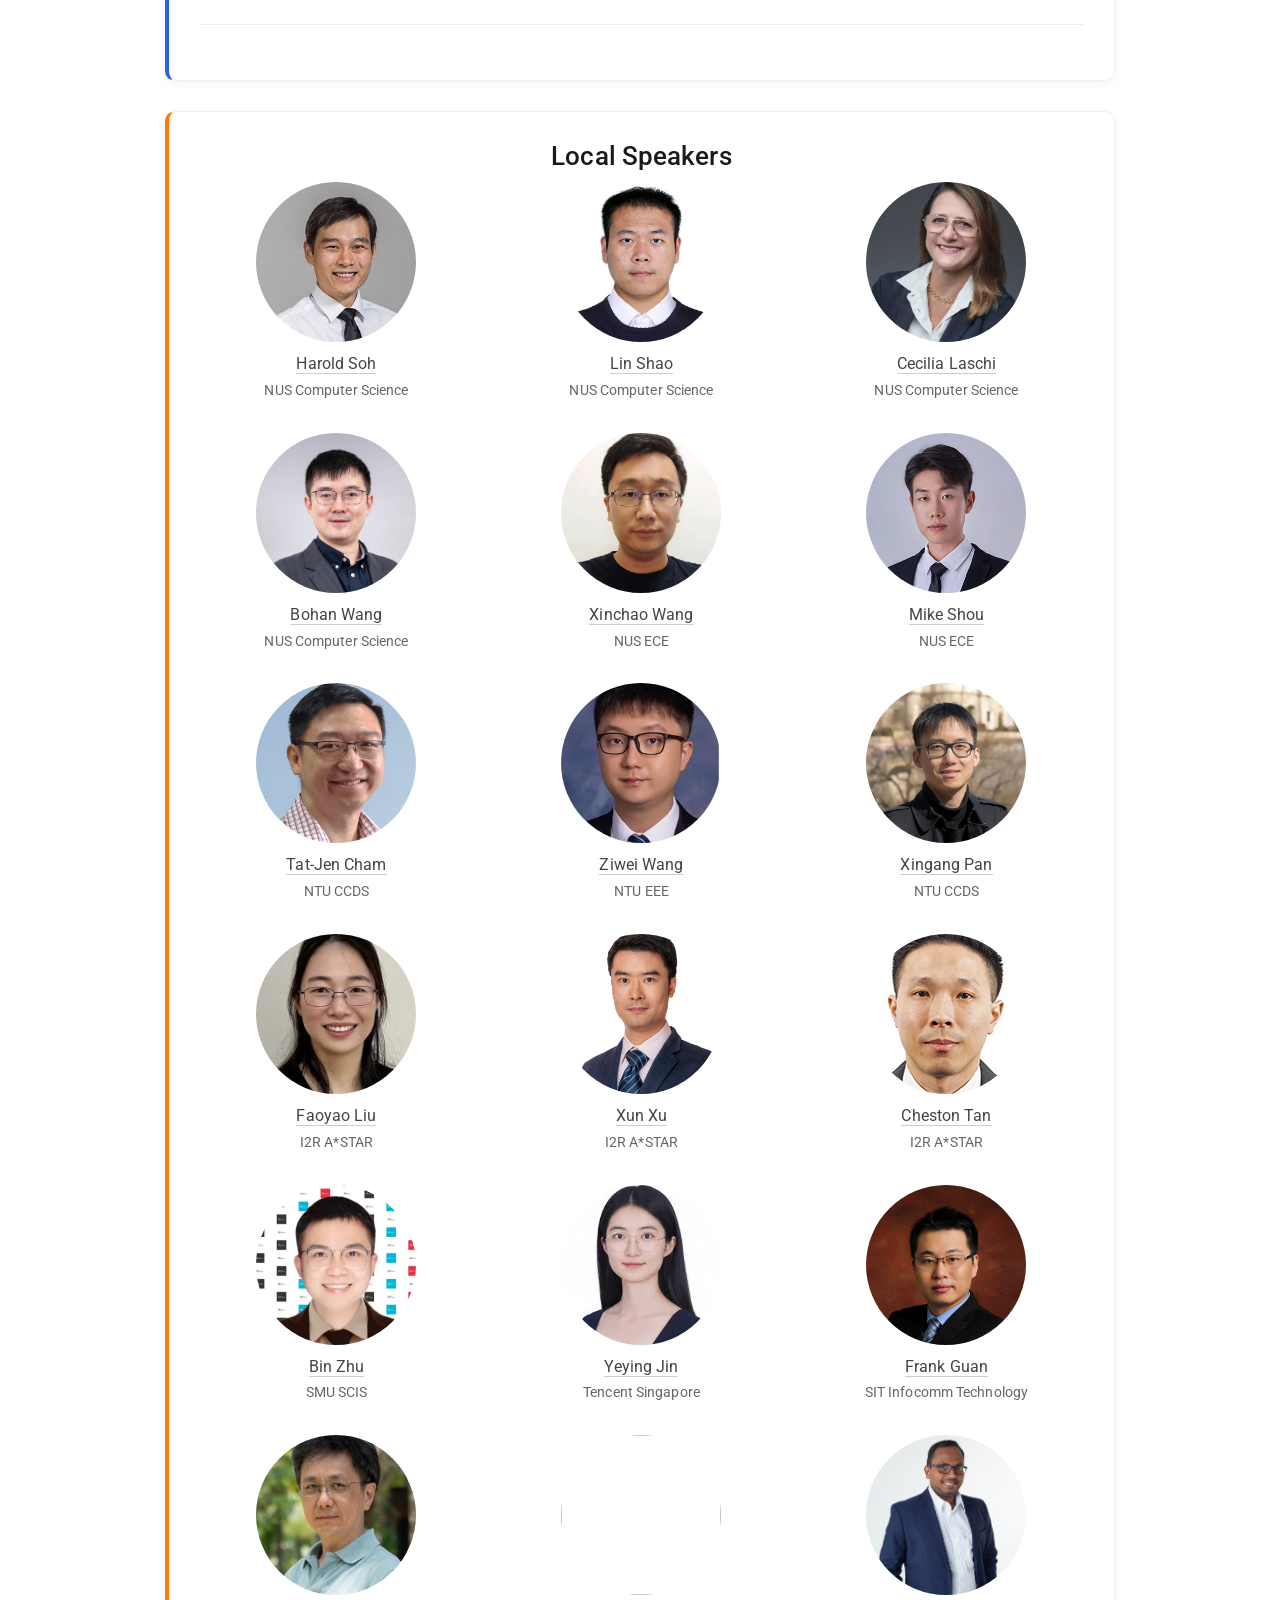
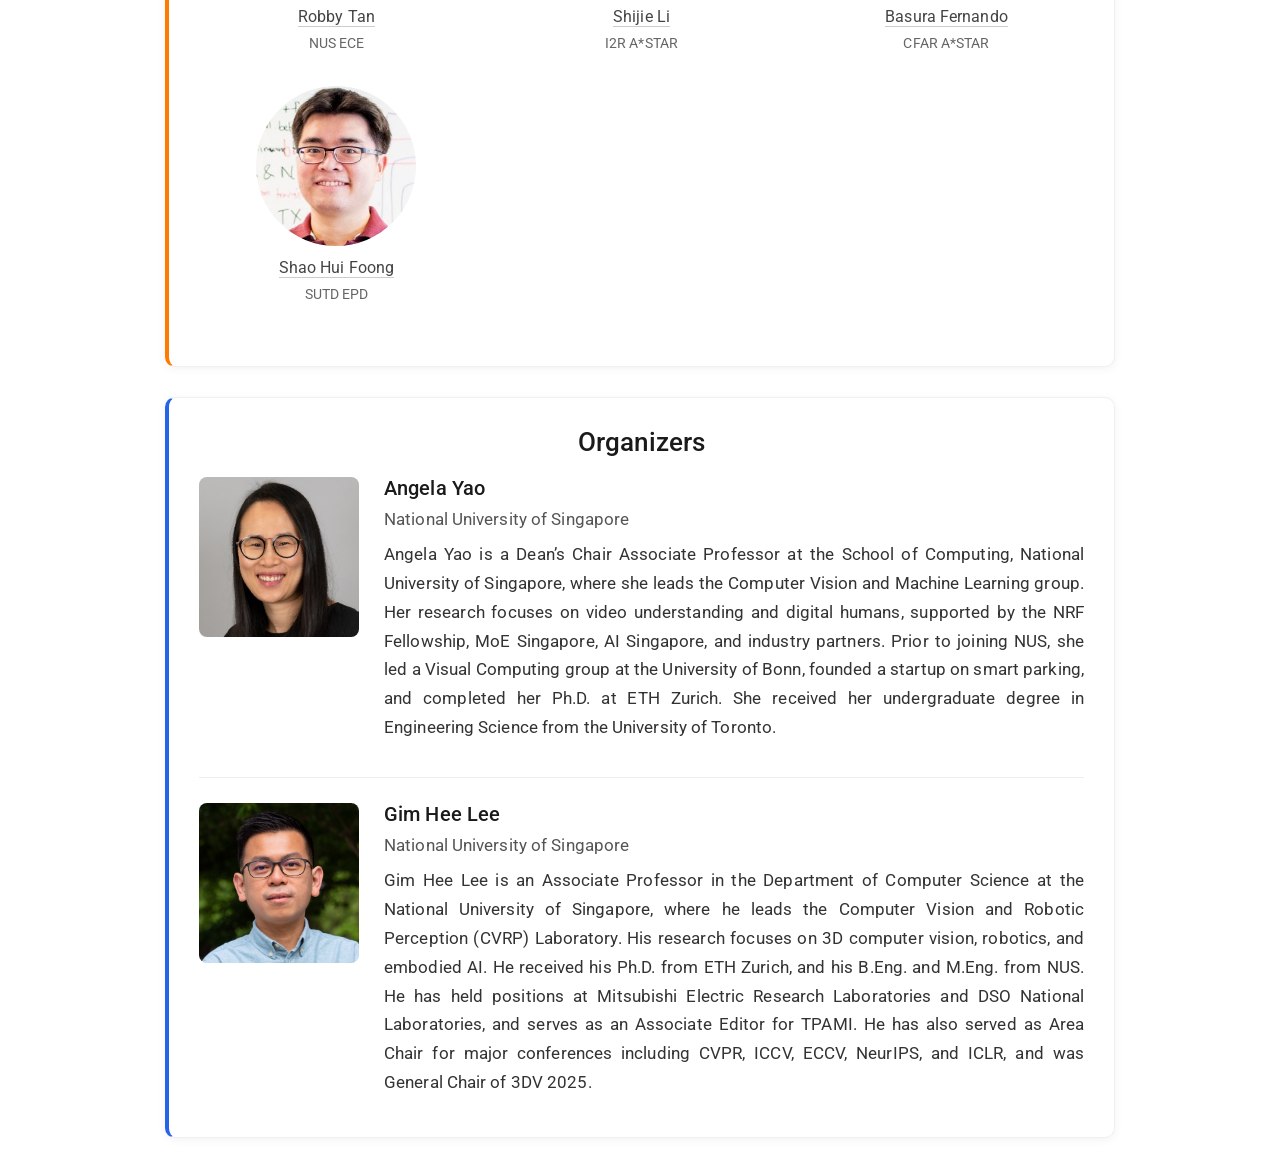
==== commit b84fc555: "Add files via upload" ====
--- a/index.html
+++ b/index.html
@@ -347,48 +347,44 @@
 
       <p class="section-text">
         Poster Board Size: 1000mm × 1000mm (A1 size fits either orientation).  
-        Please present your poster during your assigned session. You may set up your poster at the start of the day and leave it on the board throughout the day. Kindly remove your poster at the end of the day, as any posters left behind will be disposed.  
+        All posters will be presented across both days of the workshop.  
+        Participants may set up their posters at the start of Day 1 and leave them on the board throughout the event. Kindly remove your poster at the end of Day 2, as any posters left behind will be disposed.  
       </p>
 
-      <!-- ===== SESSION 1 ===== -->
       <p class="section-text" style="font-weight:600; margin-top:20px;">
-        🪧 Poster Session 1 —-  Day 1 - 15 May (Friday)
+        🪧 Poster Presentations — 15–16 May 2026
       </p>
 
       <table class="schedule-table">
         <tbody>
+
           <tr>
             <td><strong>Poster Board ID</strong></td>
             <td><strong>Name</strong></td>
             <td><strong>Institution</strong></td>
           </tr>
 
-          <tr>
-            <td colspan="3" style="text-align:center; color:#777;">
-              To be decided...
-            </td>
-          </tr>
-        </tbody>
-      </table>
-
-      <!-- ===== SESSION 2 ===== -->
-      <p class="section-text" style="font-weight:600; margin-top:25px;">
-        🪧 Poster Session 2 —- Day 2 - 16 May (Saturday)
-      </p>
-
-      <table class="schedule-table">
-        <tbody>
-          <tr>
-            <td><strong>Poster Board ID</strong></td>
-            <td><strong>Name</strong></td>
-            <td><strong>Institution</strong></td>
-          </tr>
-
-          <tr>
-            <td colspan="3" style="text-align:center; color:#777;">
-              To be decided...
-            </td>
-          </tr>
+          <tr><td>P01</td><td>Zhang Can</td><td>National University of Singapore</td></tr>
+          <tr><td>P02</td><td>Harry Cheng</td><td>NUS</td></tr>
+          <tr><td>P03</td><td>Guodong Ding</td><td>NUS</td></tr>
+          <tr><td>P04</td><td>Avilasha Mandal</td><td>Indian Institute Of Technology Delhi</td></tr>
+          <tr><td>P05</td><td>Kang Liao</td><td>Nanyang Technological University</td></tr>
+          <tr><td>P06</td><td>Luo Yihang</td><td>Nanyang Technological University</td></tr>
+          <tr><td>P07</td><td>Yang Lei</td><td>Nanyang Technological University (NTU)</td></tr>
+          <tr><td>P08</td><td>Ziqi Huang</td><td>Nanyang Technological University</td></tr>
+          <tr><td>P09</td><td>Xiao-Ming Wu</td><td>Nanyang Technological University</td></tr>
+          <tr><td>P10</td><td>Yeo Qi Xun</td><td>Temasek Laboratories / National University of Singapore</td></tr>
+          <tr><td>P11</td><td>Licheng Zhong</td><td>National University of Singapore</td></tr>
+          <tr><td>P12</td><td>Jiayin Zhu</td><td>National University of Singapore</td></tr>
+          <tr><td>P13</td><td>Seungjun Lee</td><td>National University of Singapore</td></tr>
+          <tr><td>P14</td><td>Kanav Sabharwal</td><td>National University of Singapore</td></tr>
+          <tr><td>P15</td><td>Dibyadip Chatterjee</td><td>National University of Singapore</td></tr>
+          <tr><td>P16</td><td>Nuo Chen</td><td>National University of Singapore</td></tr>
+          <tr><td>P17</td><td>Weijian Ma</td><td>Nartional University of Singapore</td></tr>
+          <tr><td>P18</td><td>Ming Wang</td><td>Singapore Management University</td></tr>
+          <tr><td>P19</td><td>Chunghwan Lee</td><td>NUS CVRP lab</td></tr>
+          <tr><td>P20</td><td>Yining Pan</td><td>SUTD & A*STAR</td></tr>
+
         </tbody>
       </table>
 
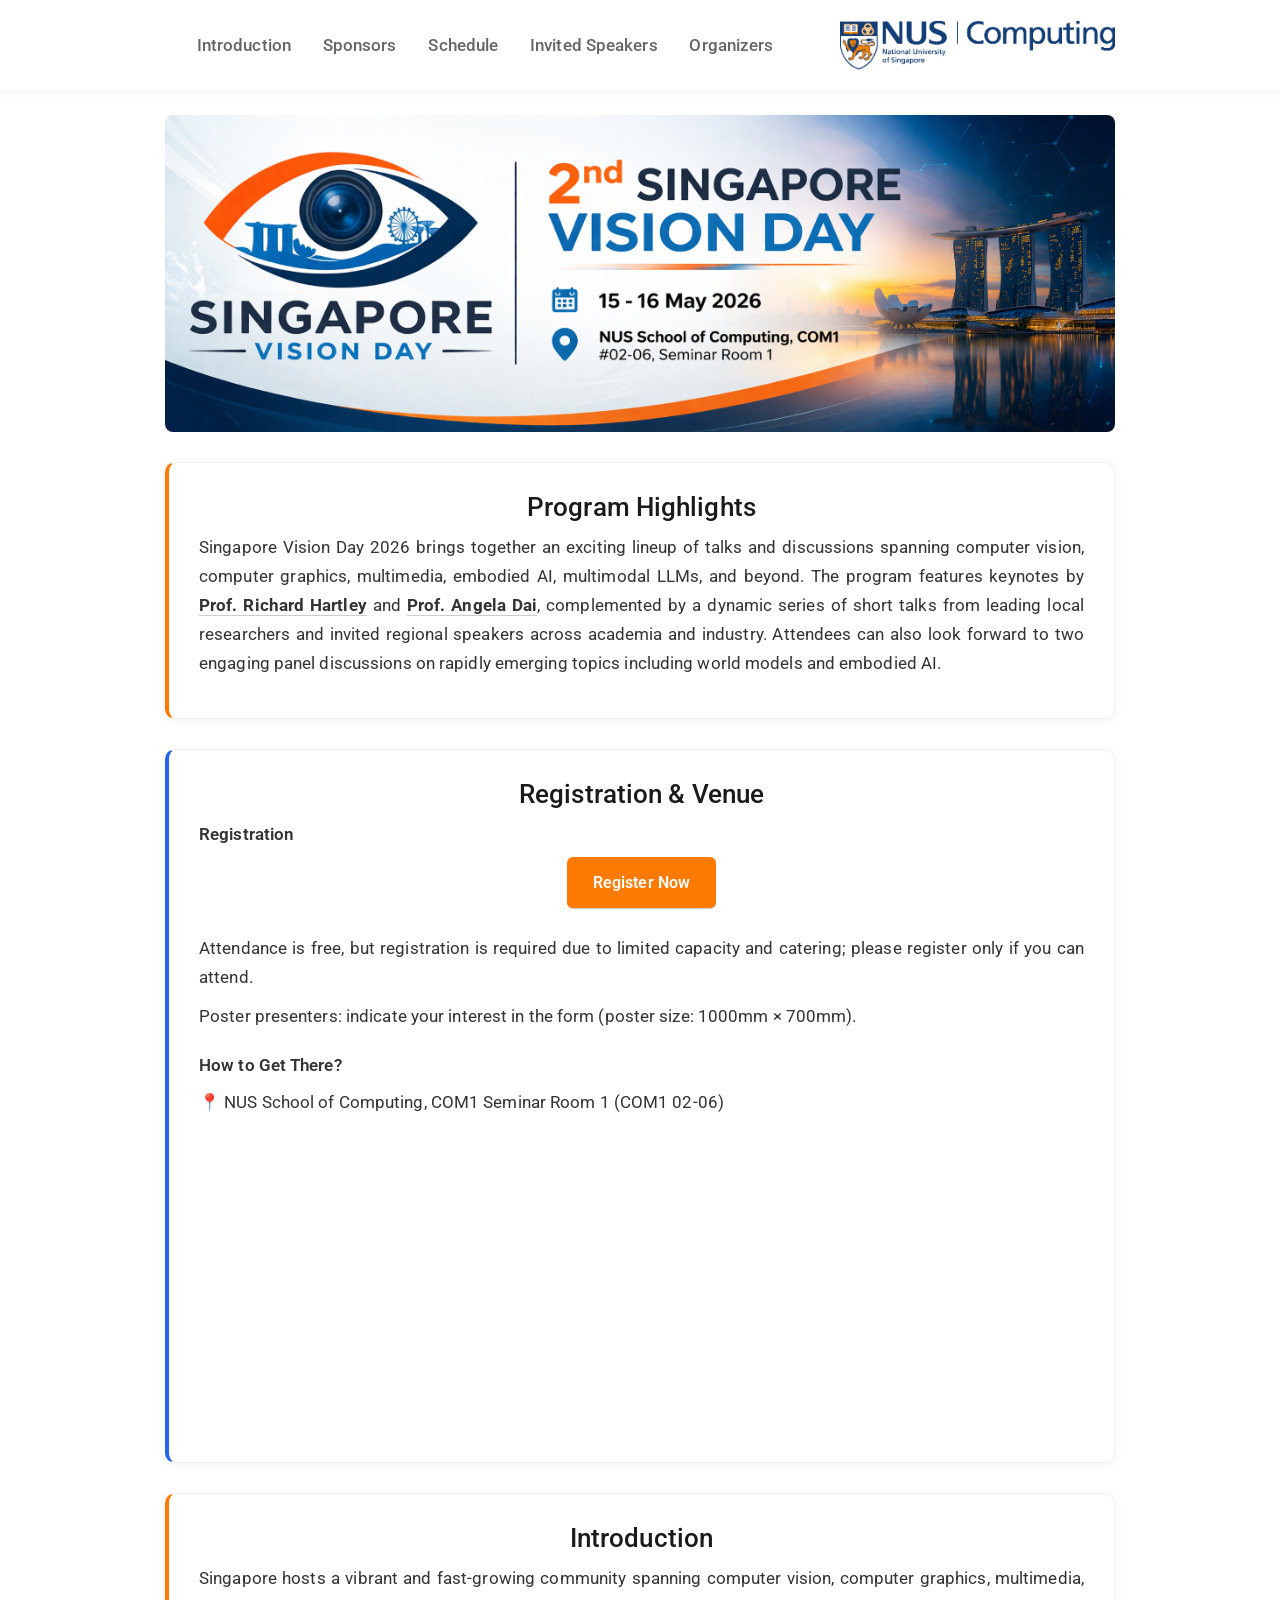
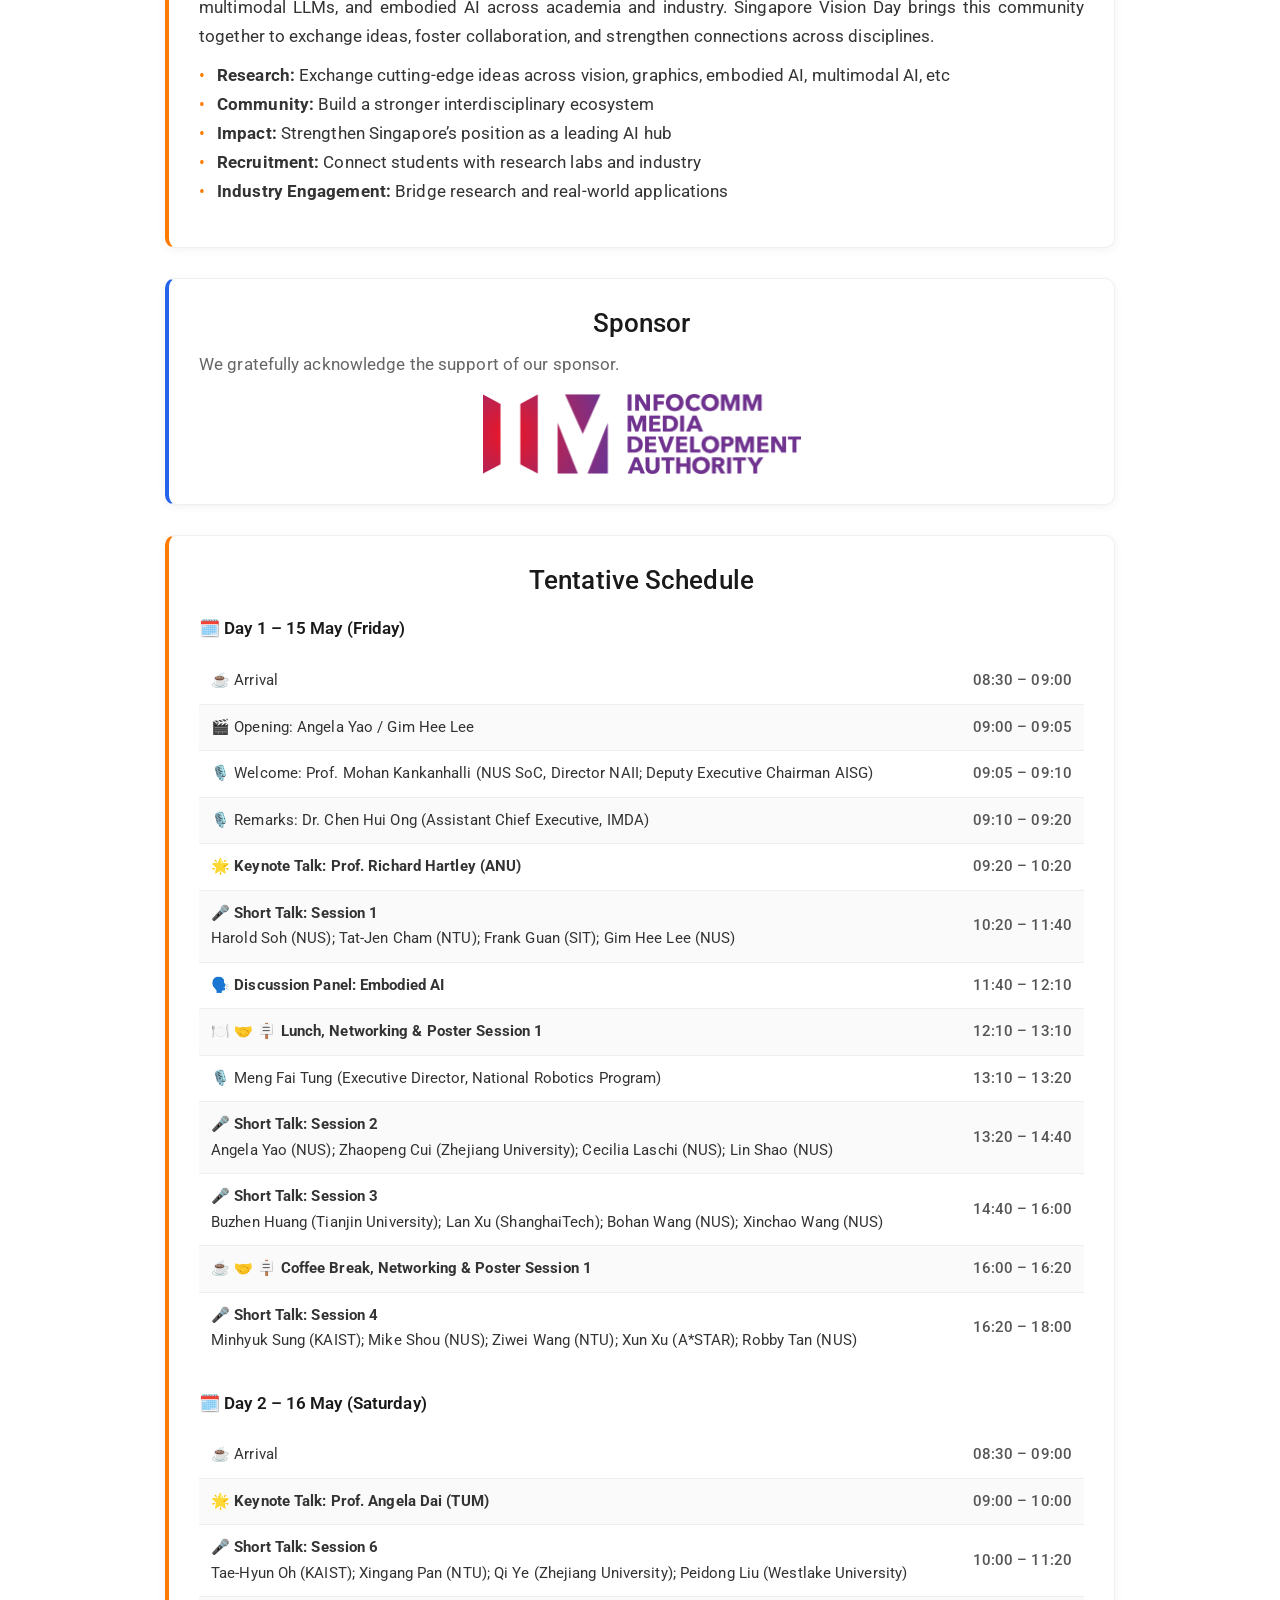
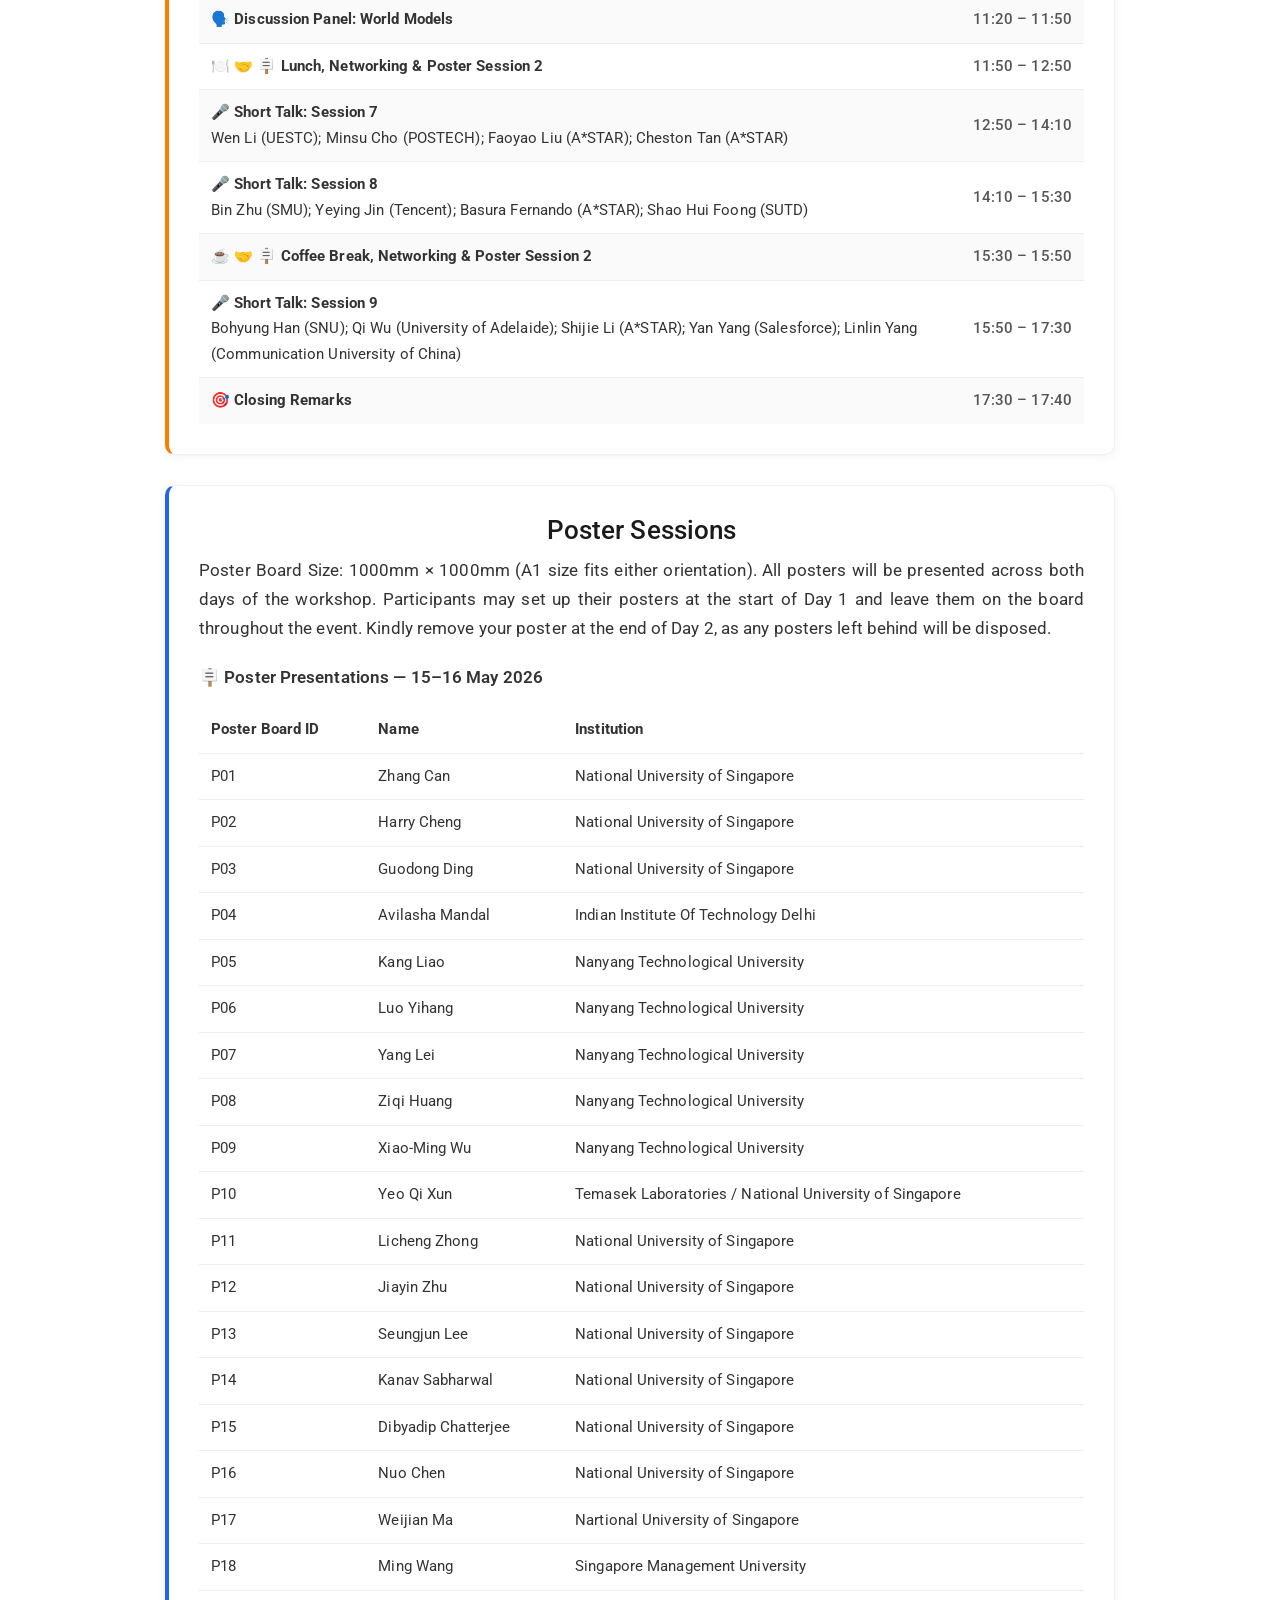
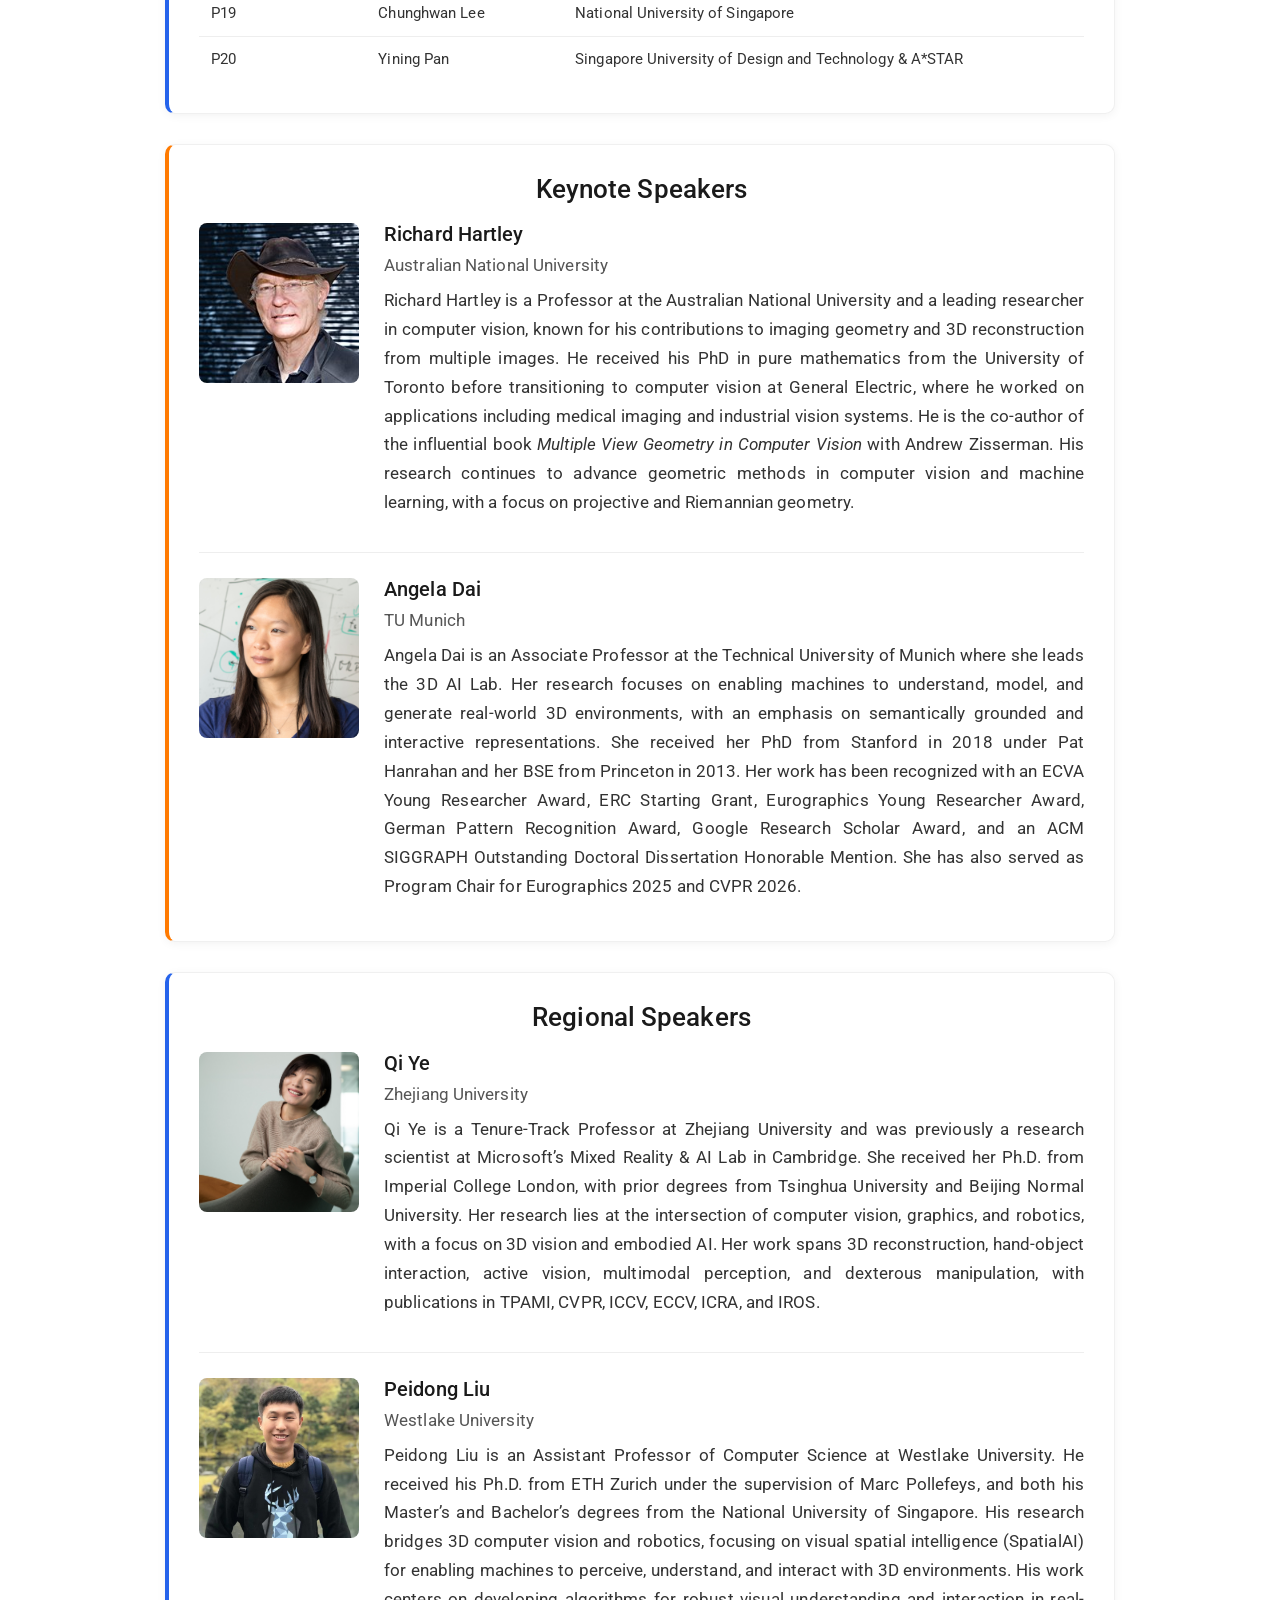
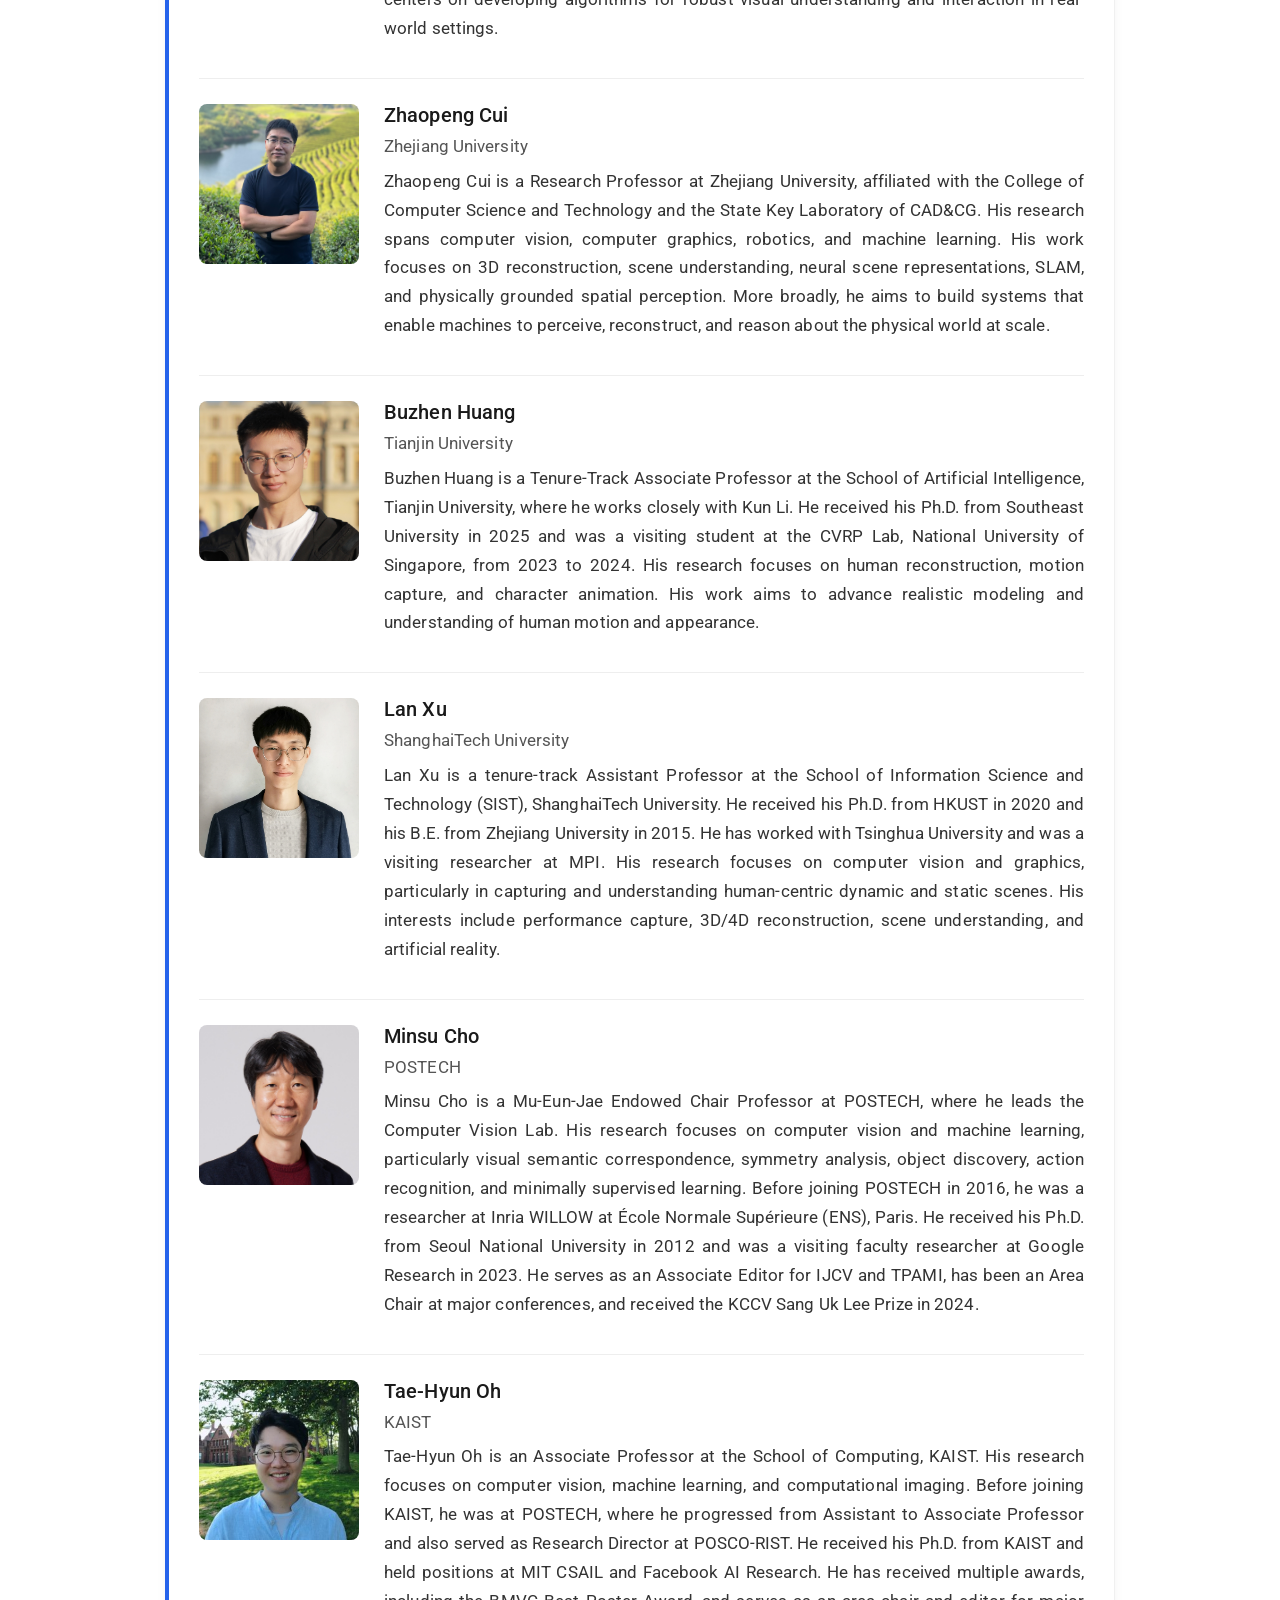
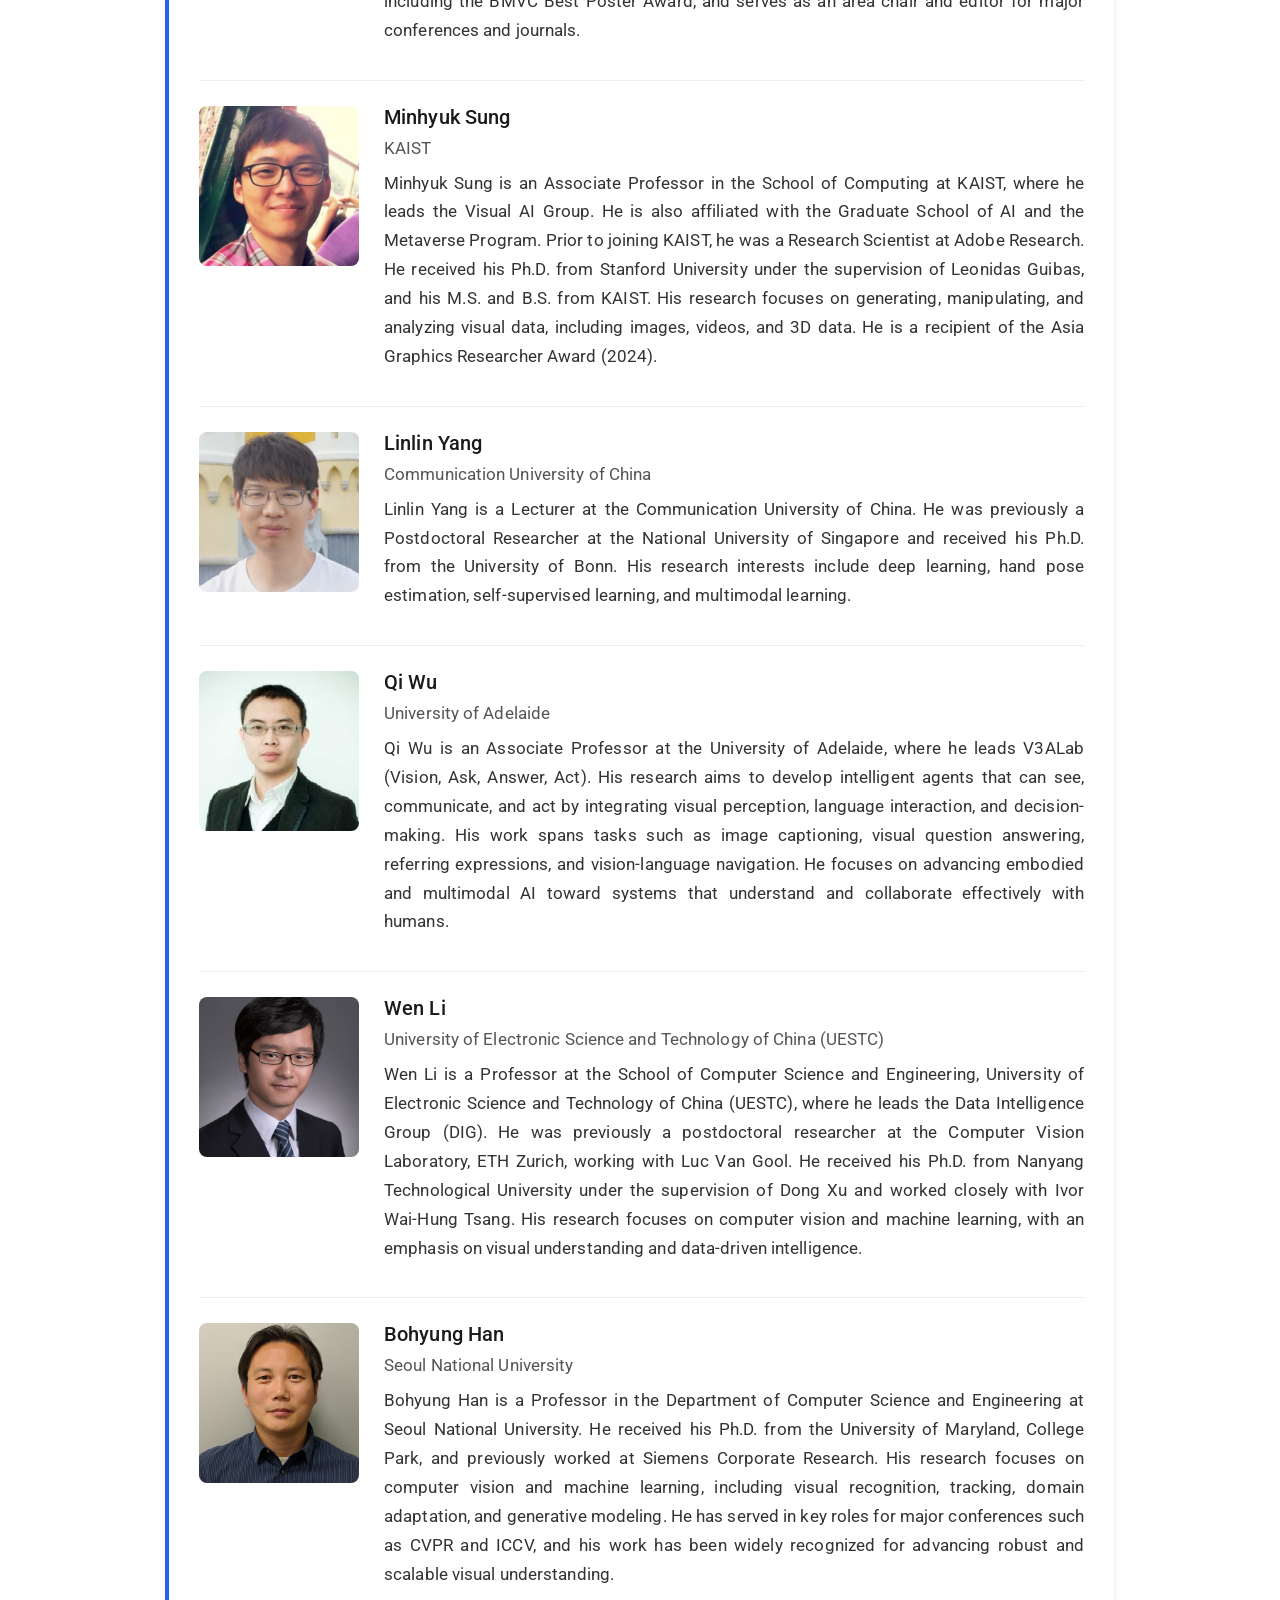
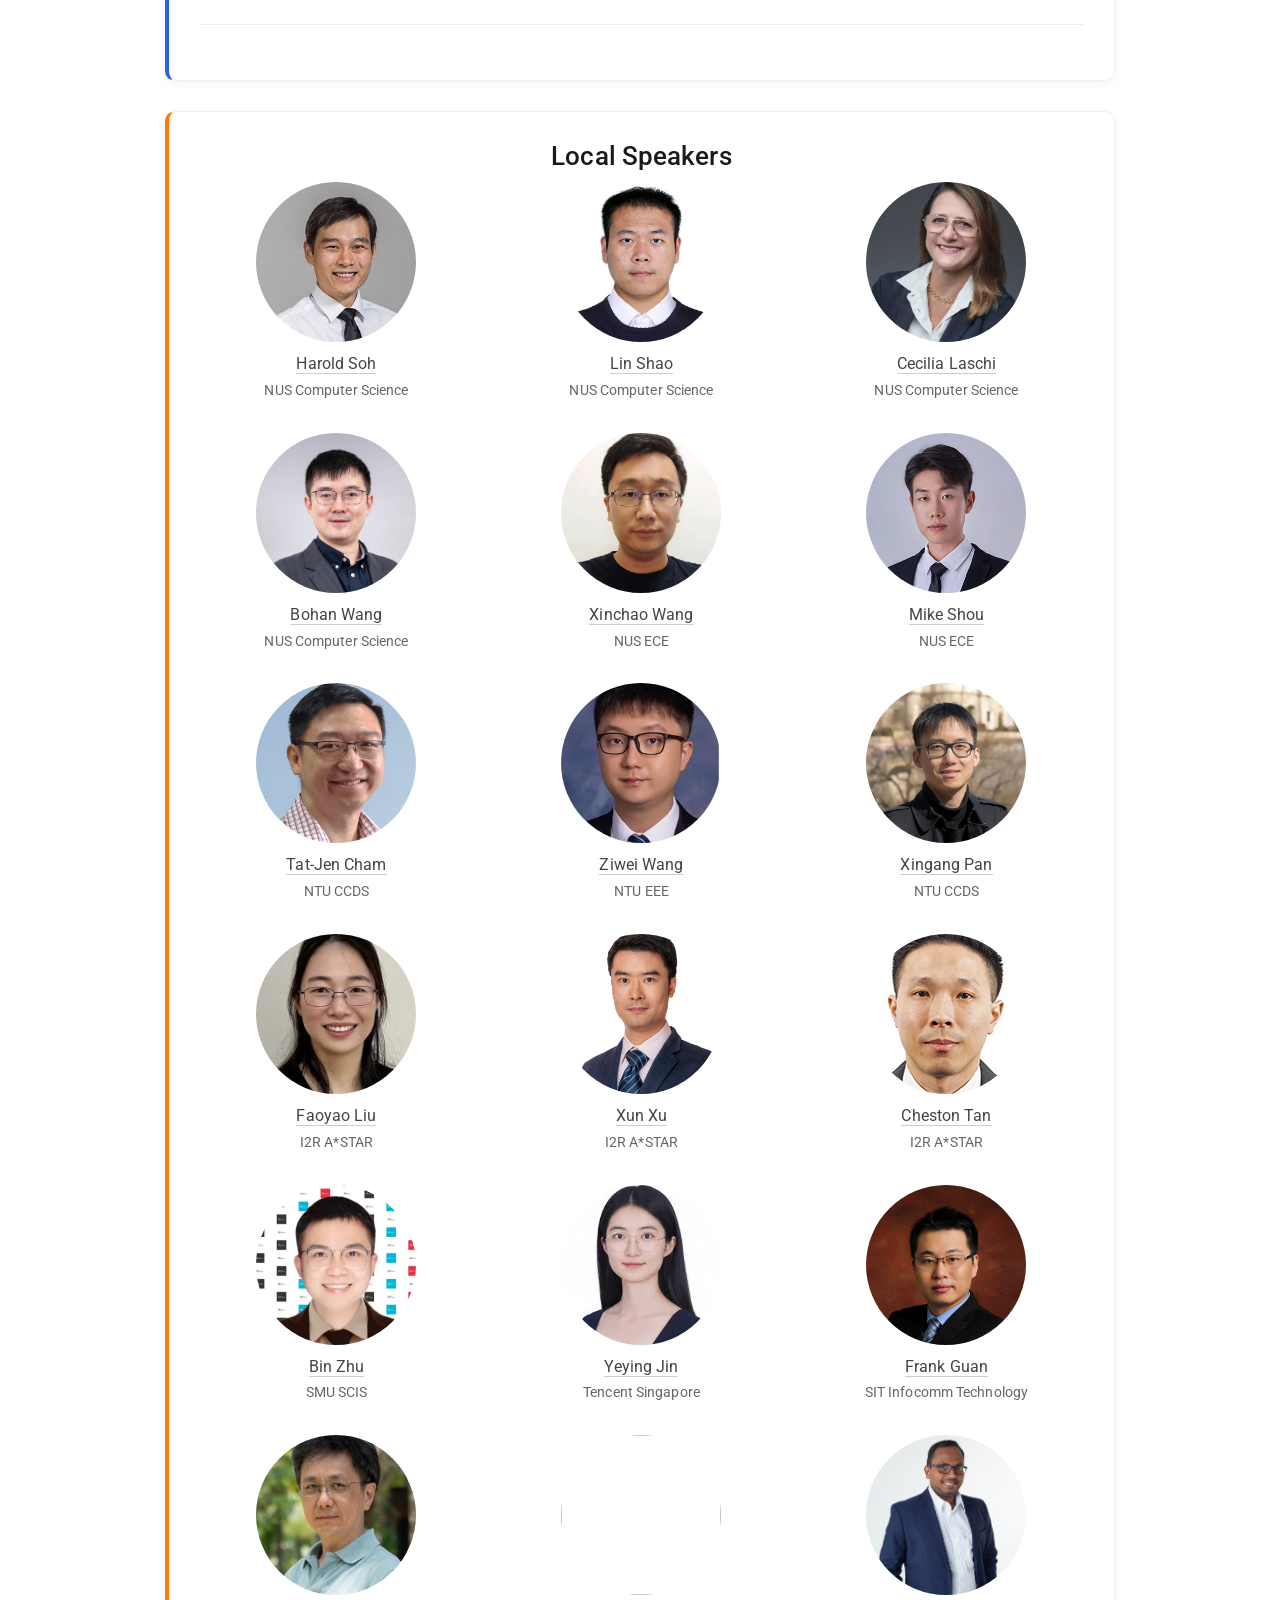
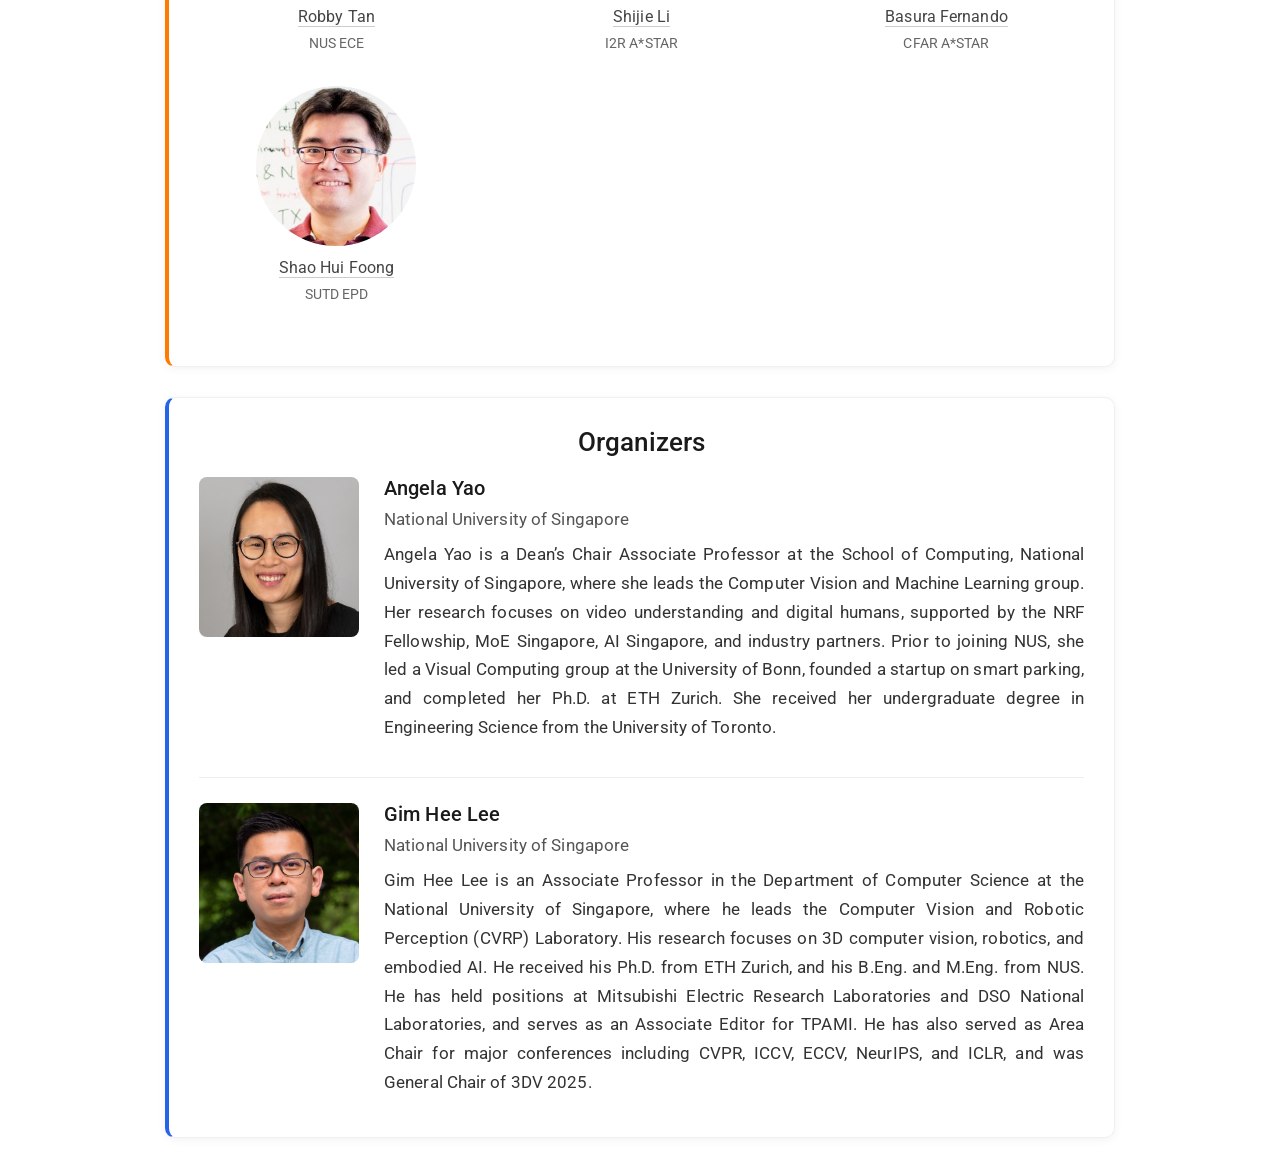
==== commit 6aeb86b6: "Add files via upload" ====
--- a/index.html
+++ b/index.html
@@ -365,12 +365,12 @@
           </tr>
 
           <tr><td>P01</td><td>Zhang Can</td><td>National University of Singapore</td></tr>
-          <tr><td>P02</td><td>Harry Cheng</td><td>NUS</td></tr>
-          <tr><td>P03</td><td>Guodong Ding</td><td>NUS</td></tr>
+          <tr><td>P02</td><td>Harry Cheng</td><td>National University of Singapore</td></tr>
+          <tr><td>P03</td><td>Guodong Ding</td><td>National University of Singapore</td></tr>
           <tr><td>P04</td><td>Avilasha Mandal</td><td>Indian Institute Of Technology Delhi</td></tr>
           <tr><td>P05</td><td>Kang Liao</td><td>Nanyang Technological University</td></tr>
           <tr><td>P06</td><td>Luo Yihang</td><td>Nanyang Technological University</td></tr>
-          <tr><td>P07</td><td>Yang Lei</td><td>Nanyang Technological University (NTU)</td></tr>
+          <tr><td>P07</td><td>Yang Lei</td><td>Nanyang Technological University</td></tr>
           <tr><td>P08</td><td>Ziqi Huang</td><td>Nanyang Technological University</td></tr>
           <tr><td>P09</td><td>Xiao-Ming Wu</td><td>Nanyang Technological University</td></tr>
           <tr><td>P10</td><td>Yeo Qi Xun</td><td>Temasek Laboratories / National University of Singapore</td></tr>
@@ -382,8 +382,8 @@
           <tr><td>P16</td><td>Nuo Chen</td><td>National University of Singapore</td></tr>
           <tr><td>P17</td><td>Weijian Ma</td><td>Nartional University of Singapore</td></tr>
           <tr><td>P18</td><td>Ming Wang</td><td>Singapore Management University</td></tr>
-          <tr><td>P19</td><td>Chunghwan Lee</td><td>NUS CVRP lab</td></tr>
-          <tr><td>P20</td><td>Yining Pan</td><td>SUTD & A*STAR</td></tr>
+          <tr><td>P19</td><td>Chunghwan Lee</td><td>National University of Singapore</td></tr>
+          <tr><td>P20</td><td>Yining Pan</td><td>Singapore University of Design and Technology & A*STAR</td></tr>
 
         </tbody>
       </table>
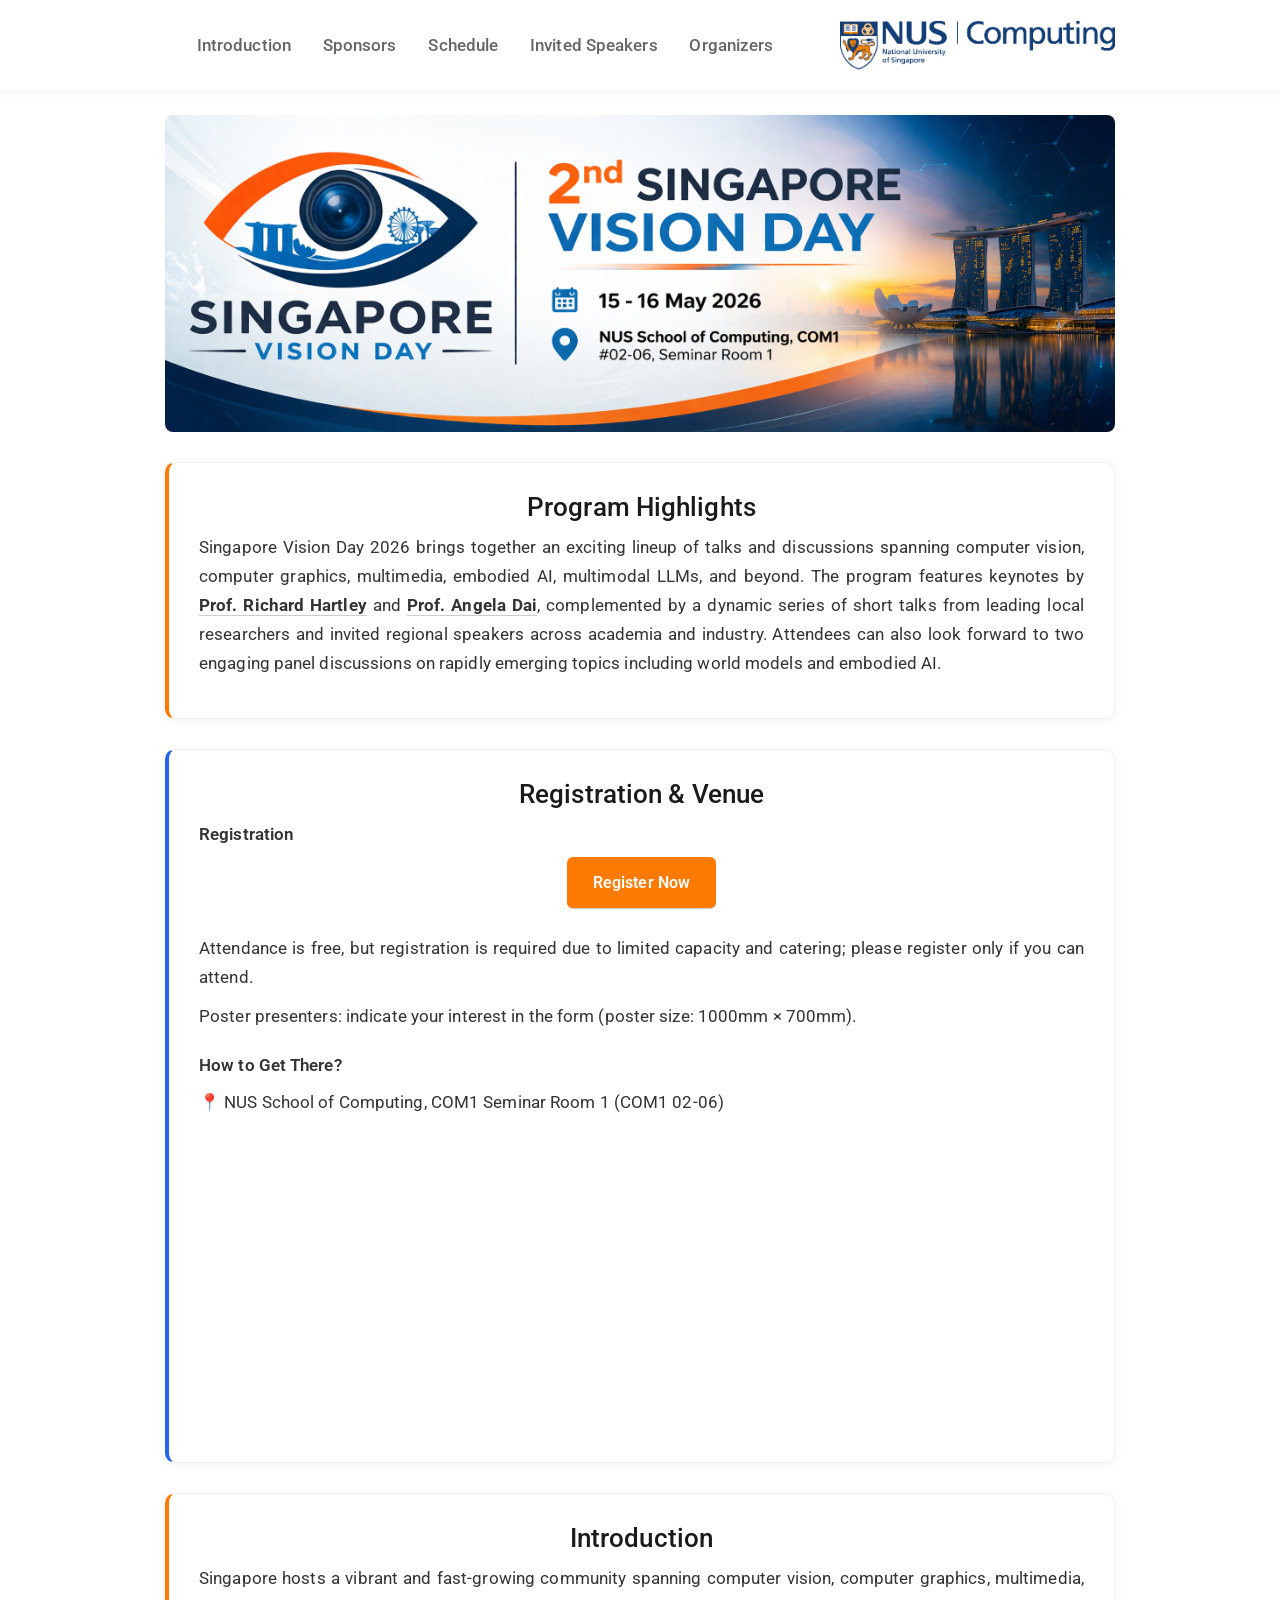
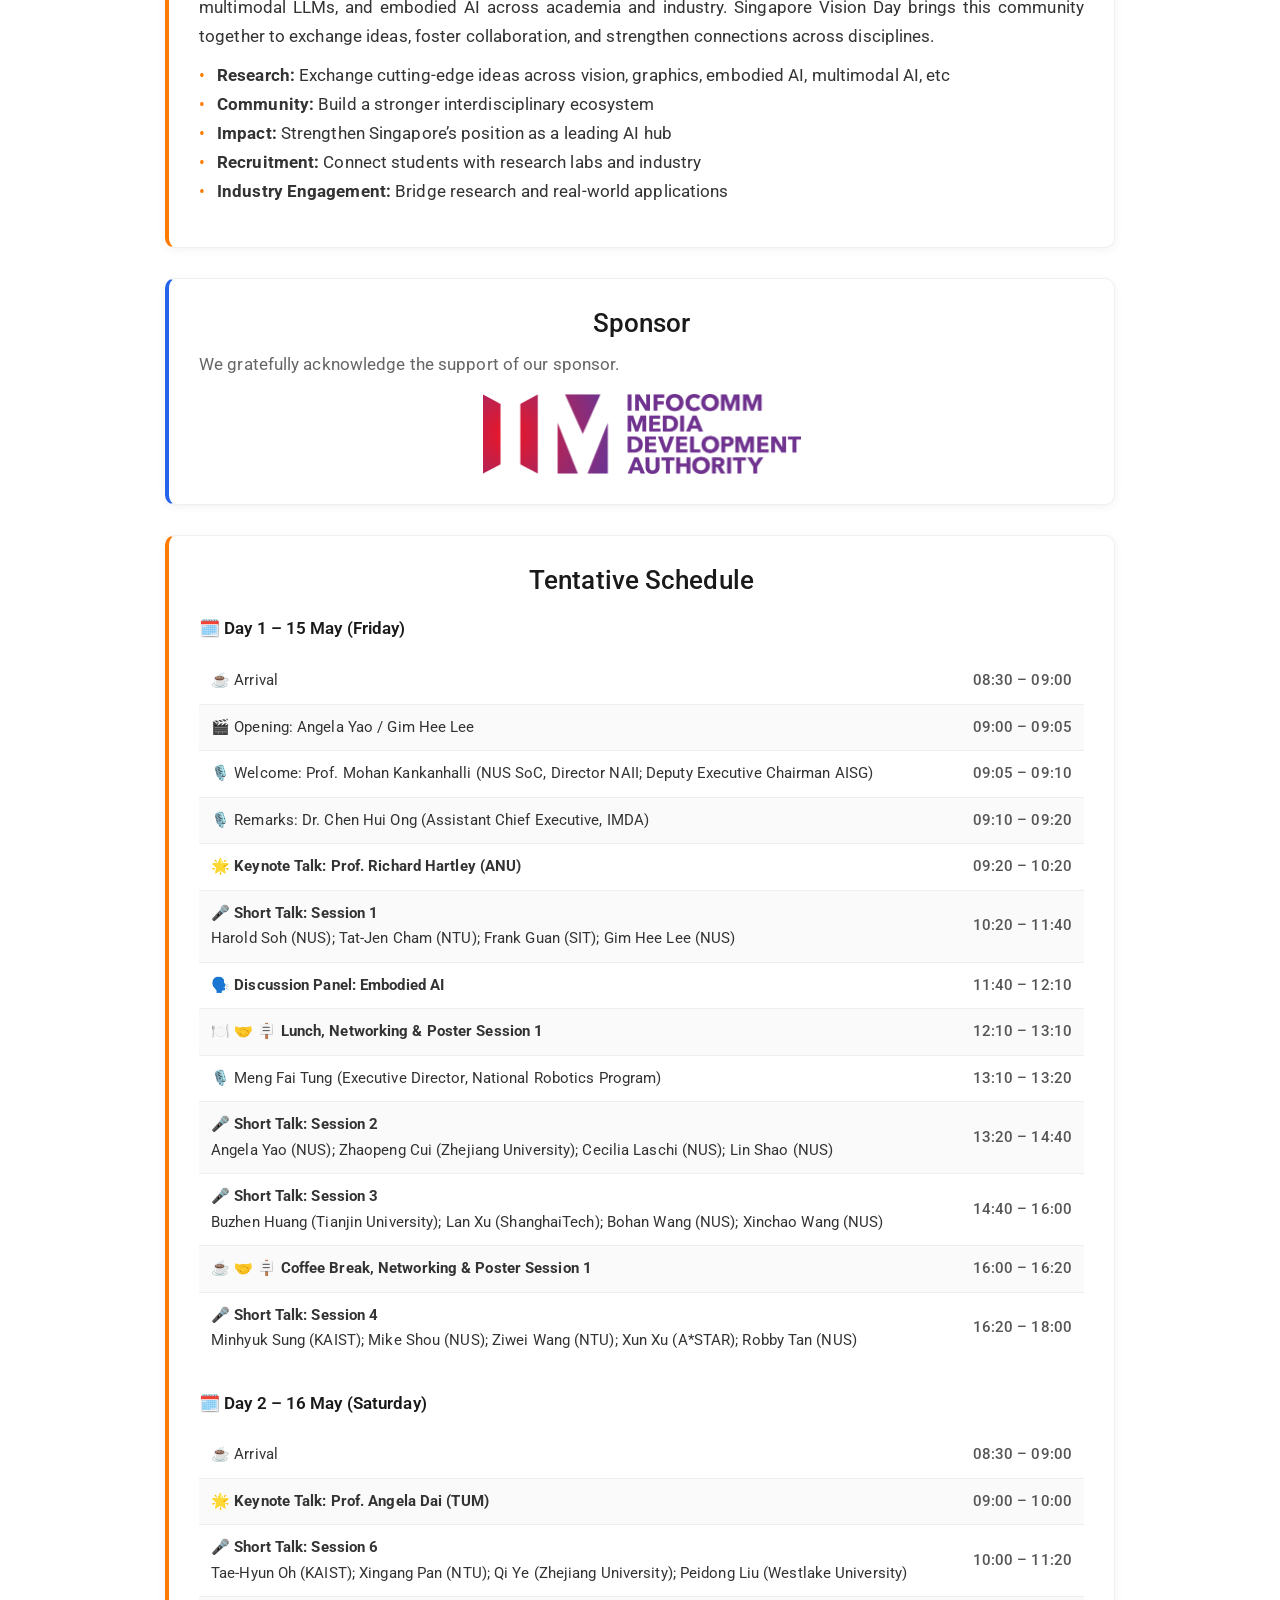
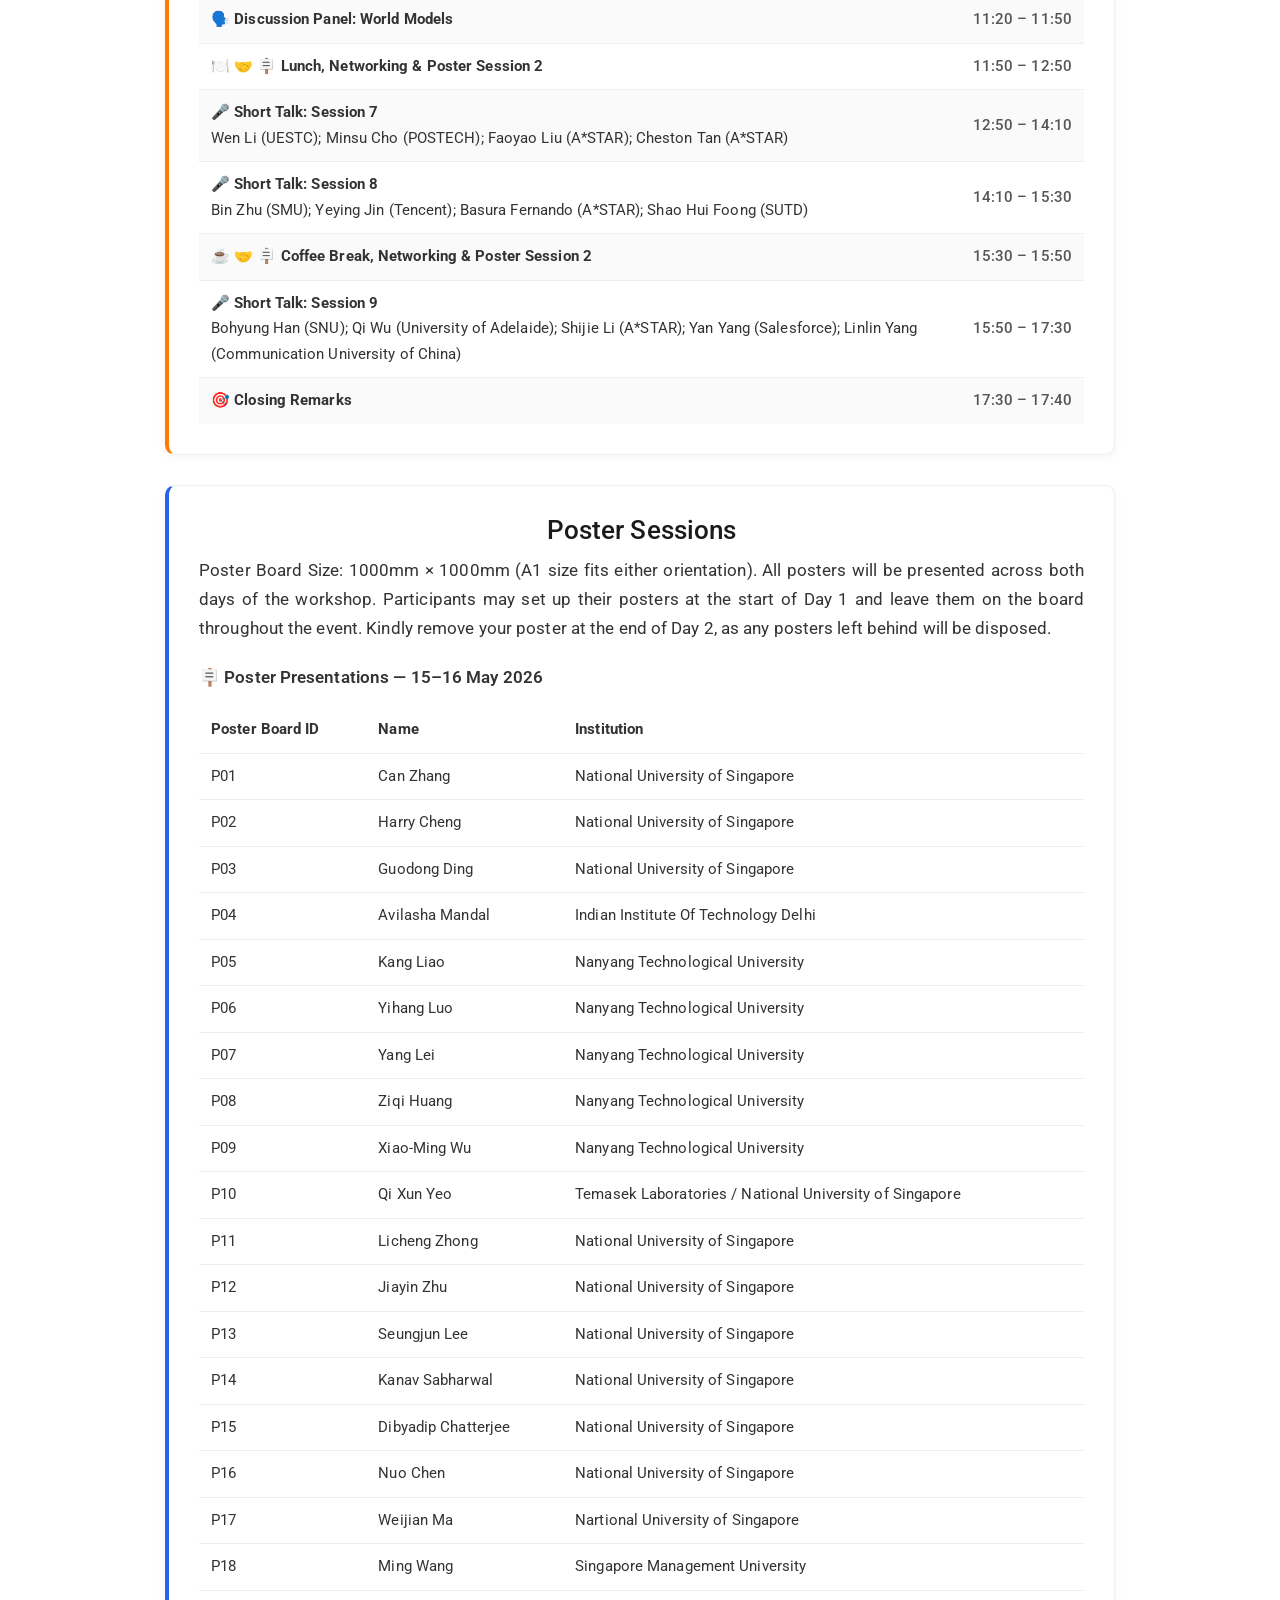
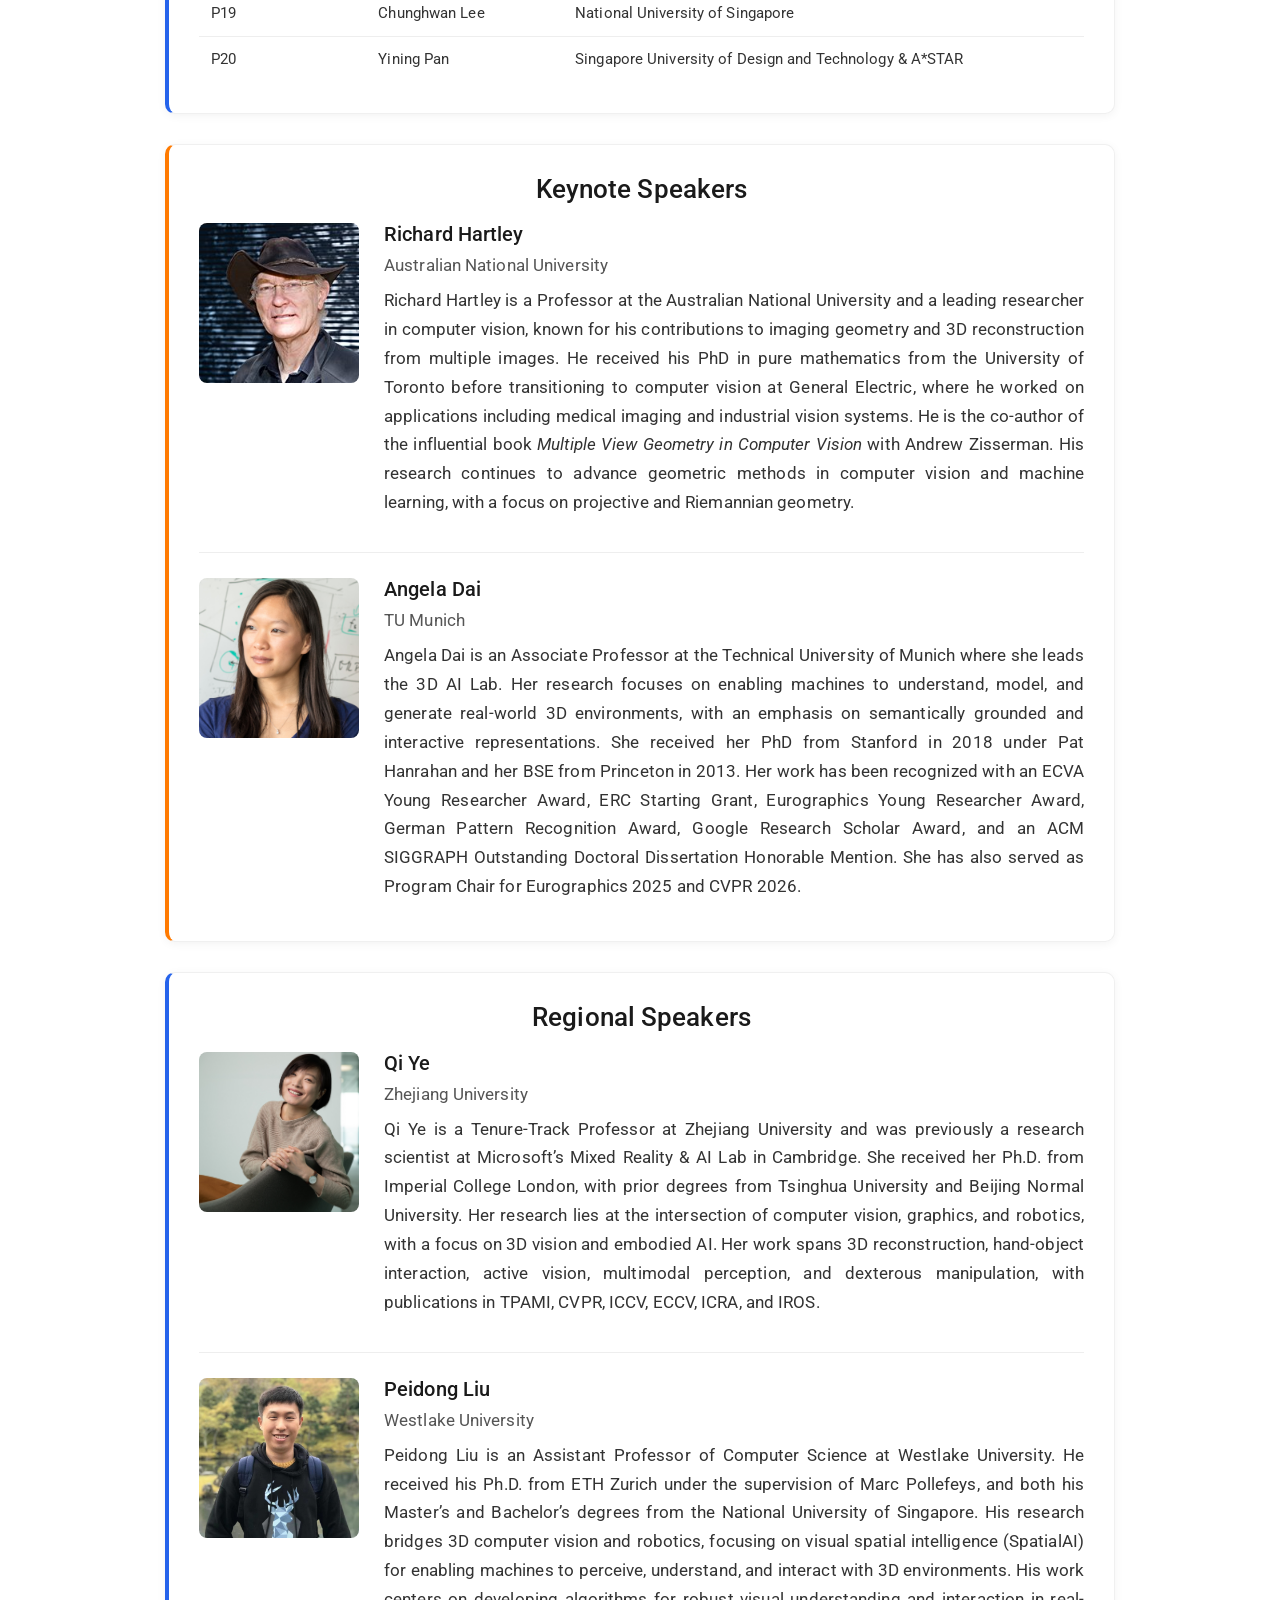
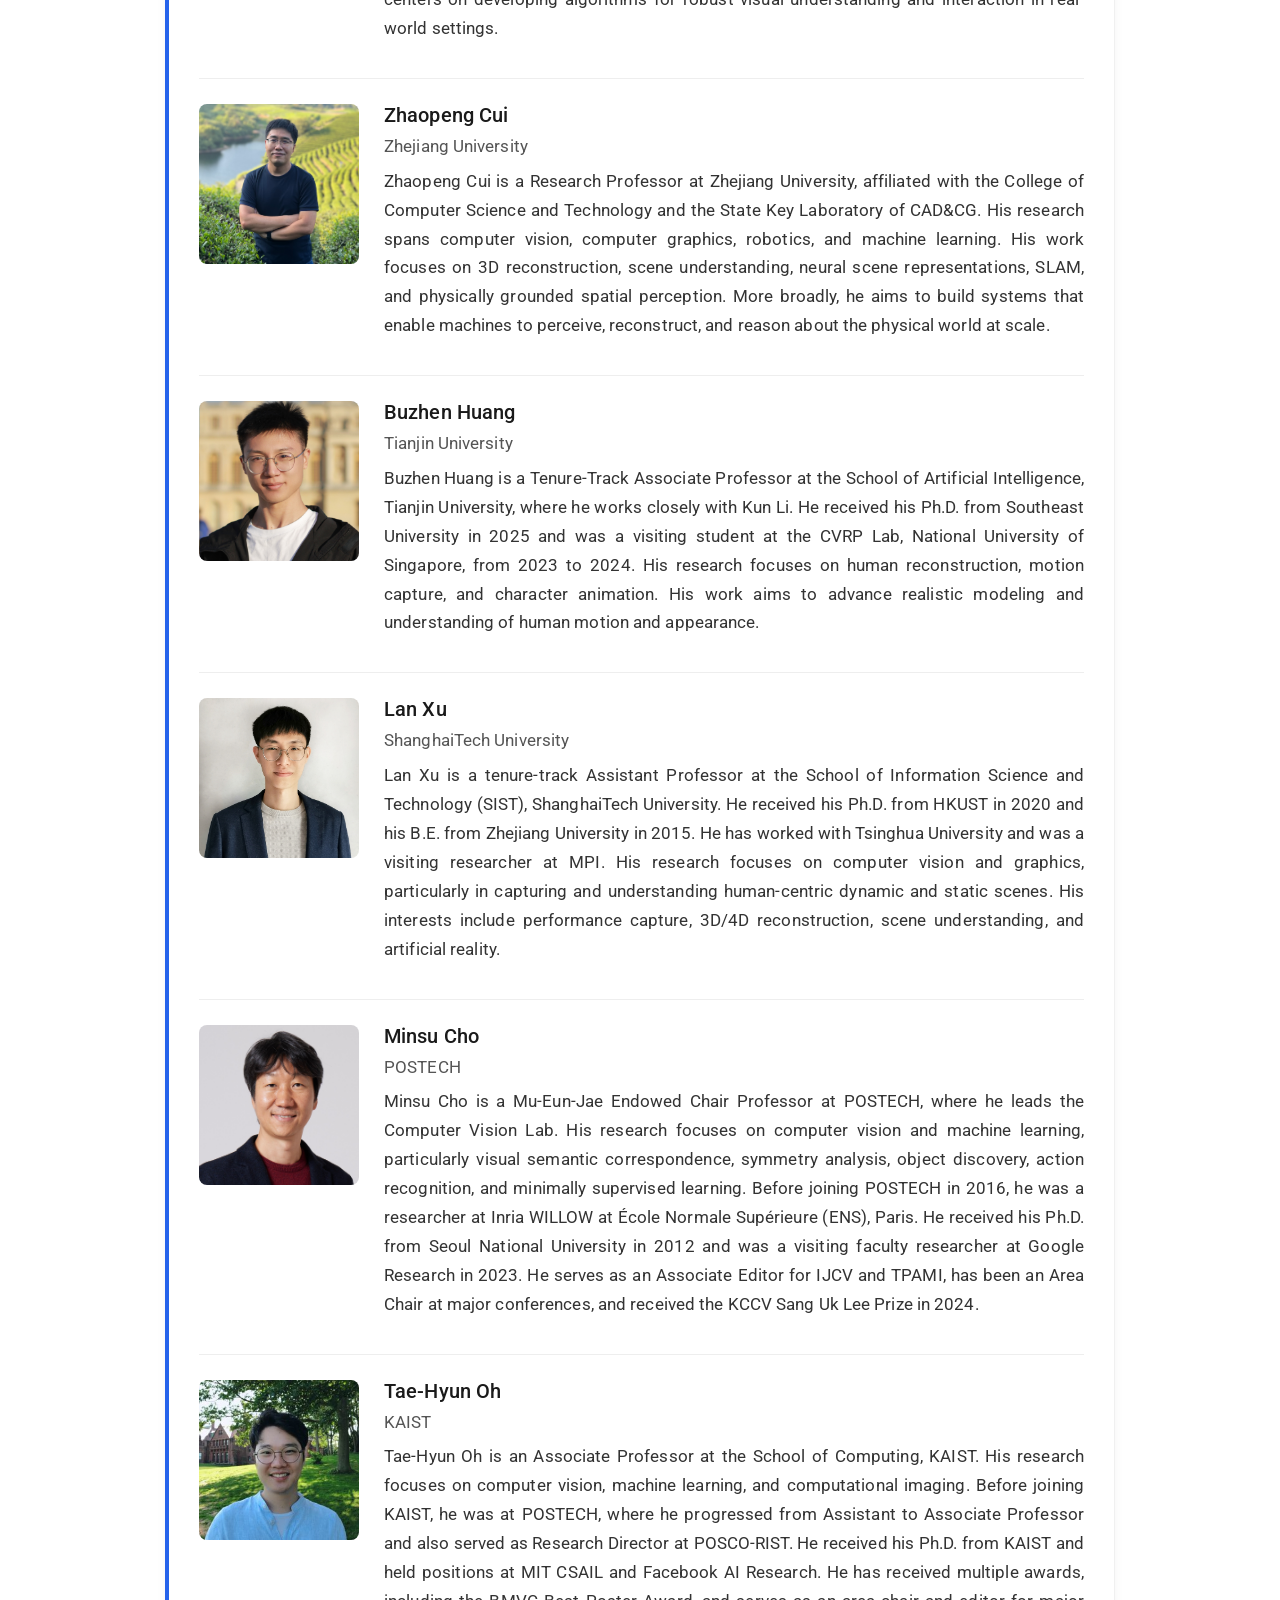
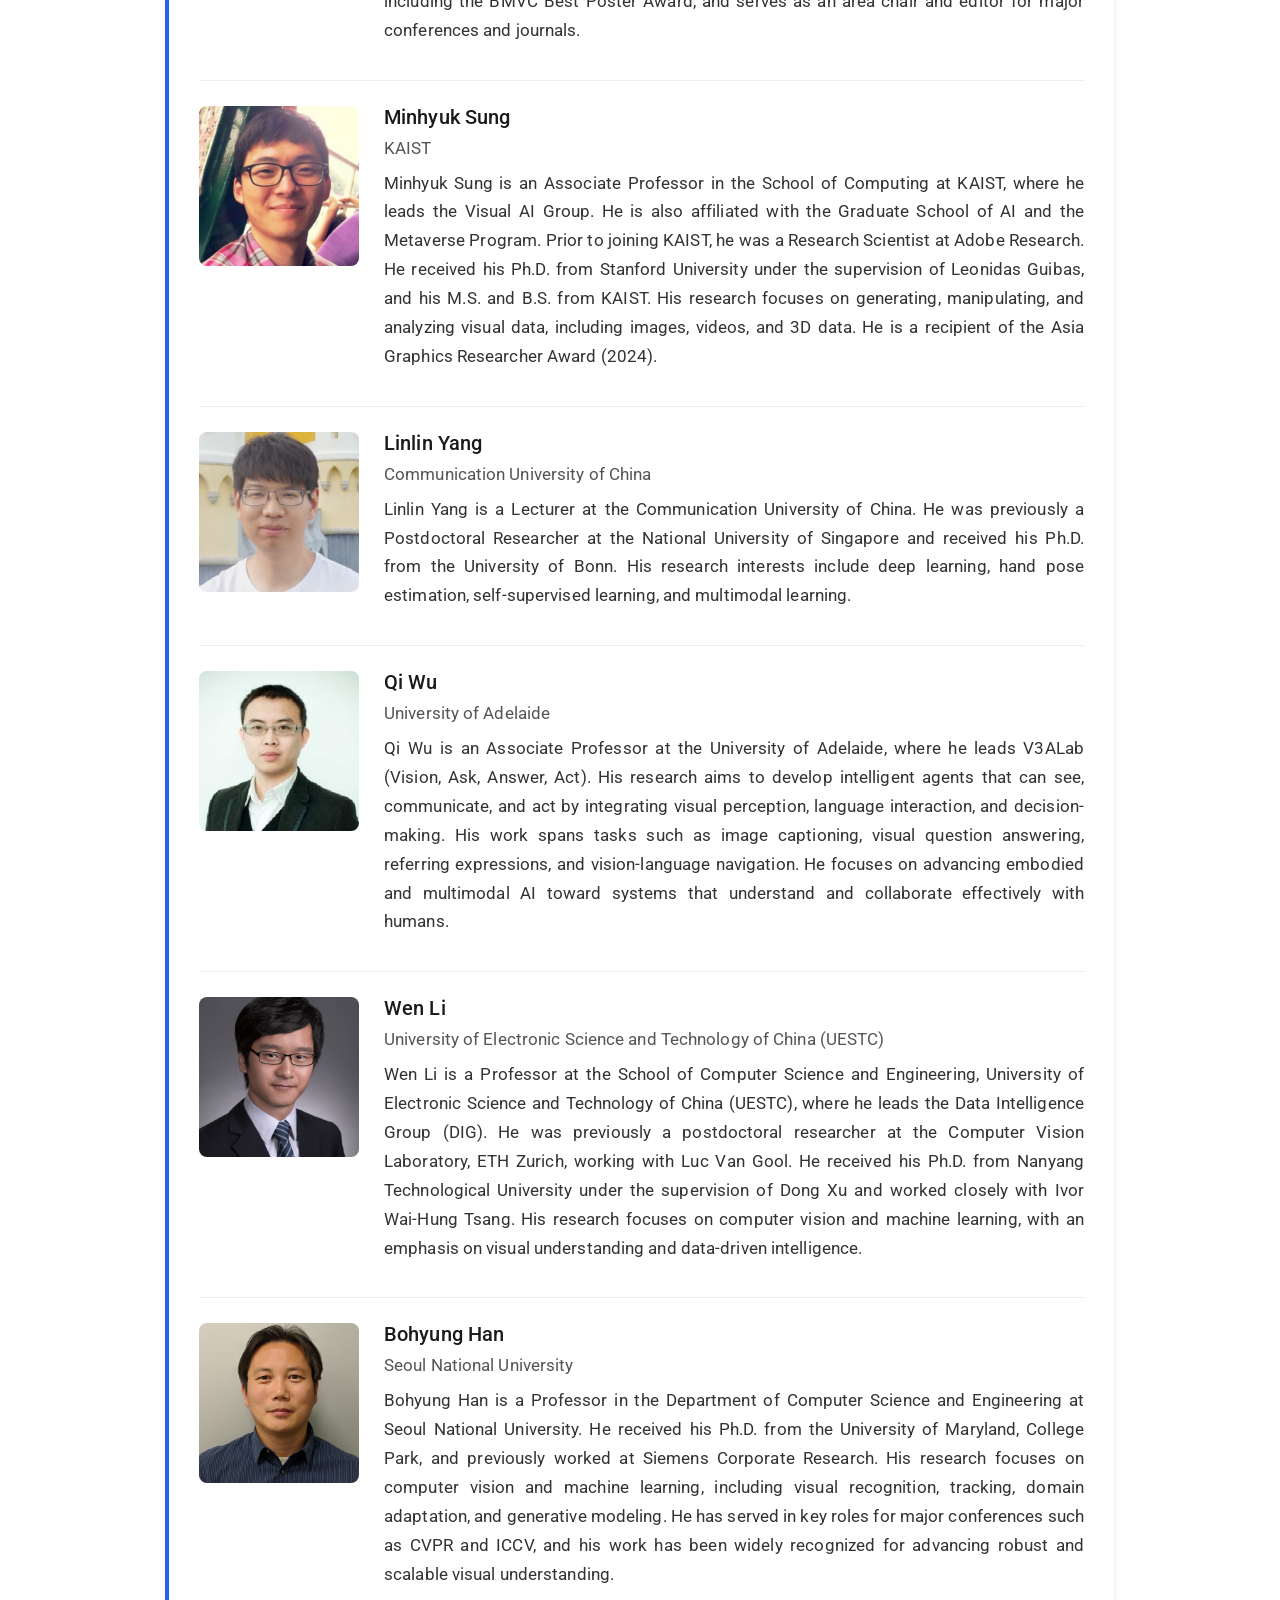
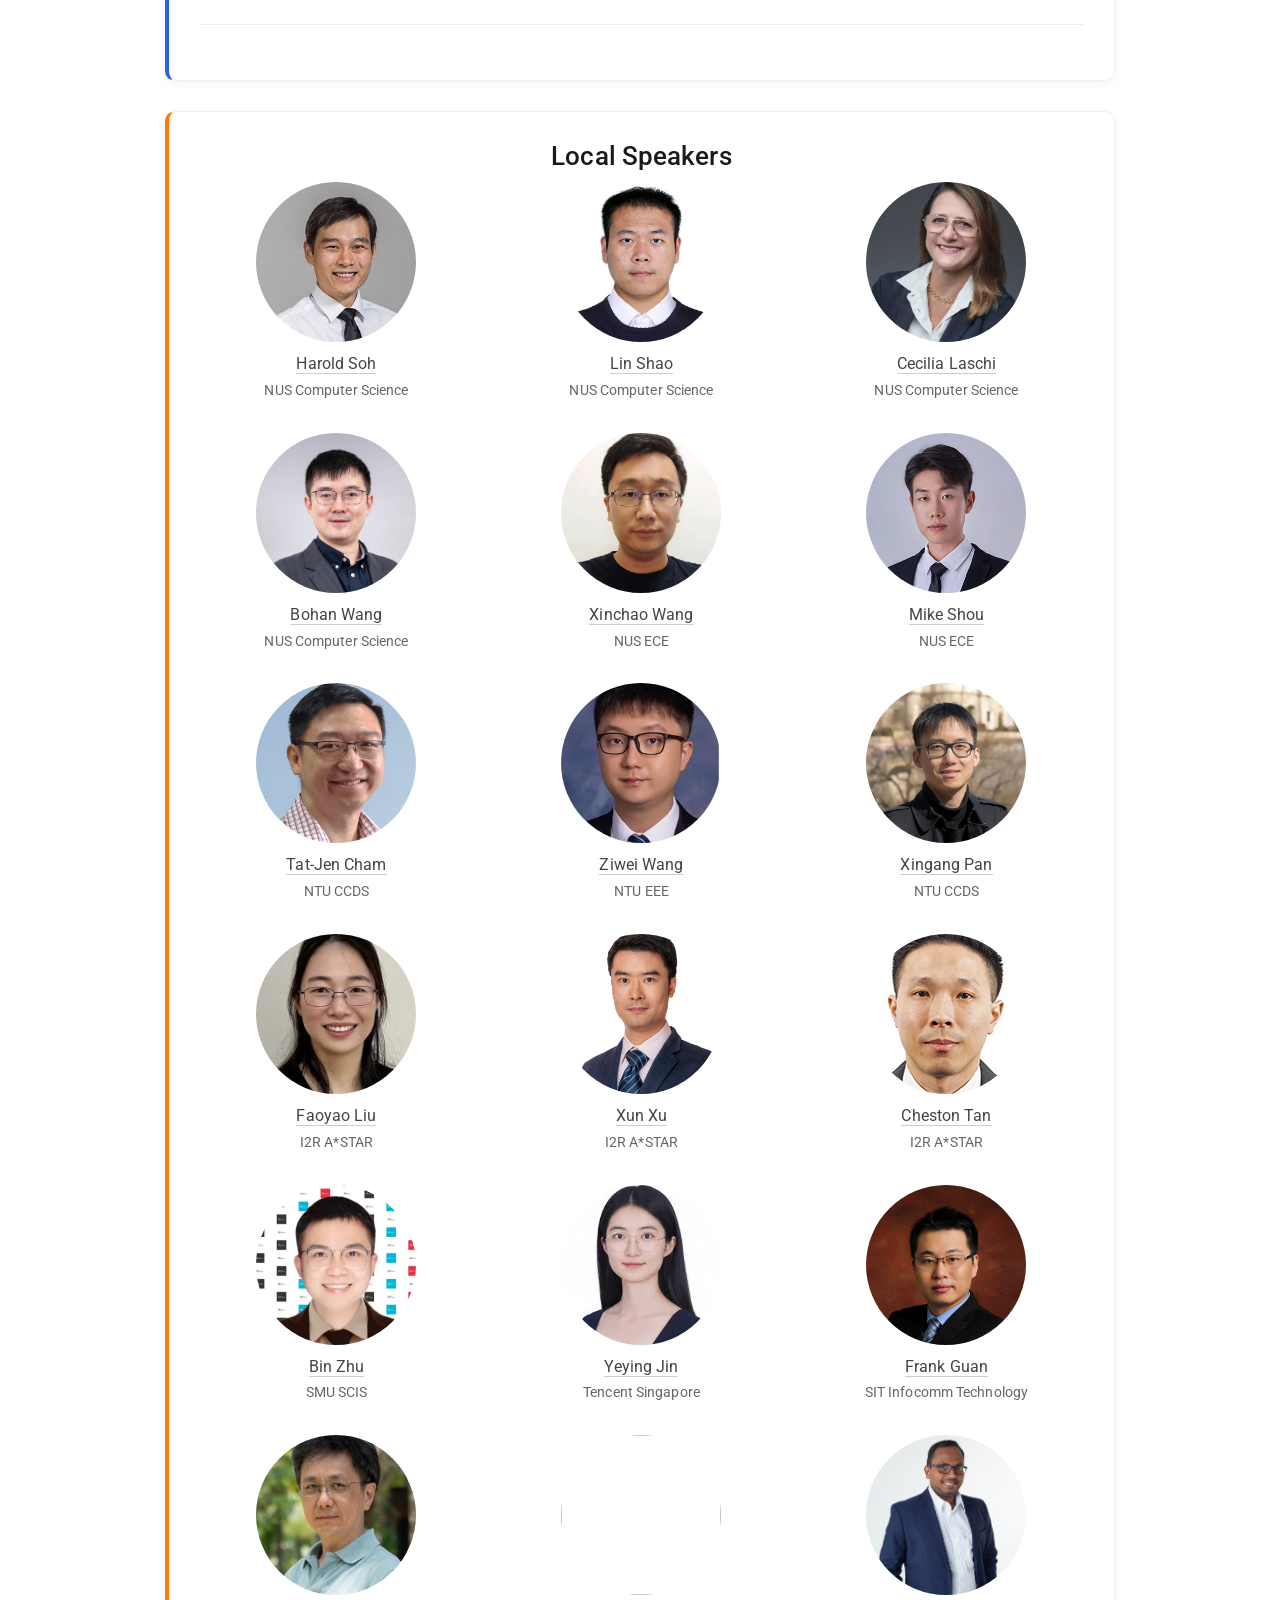
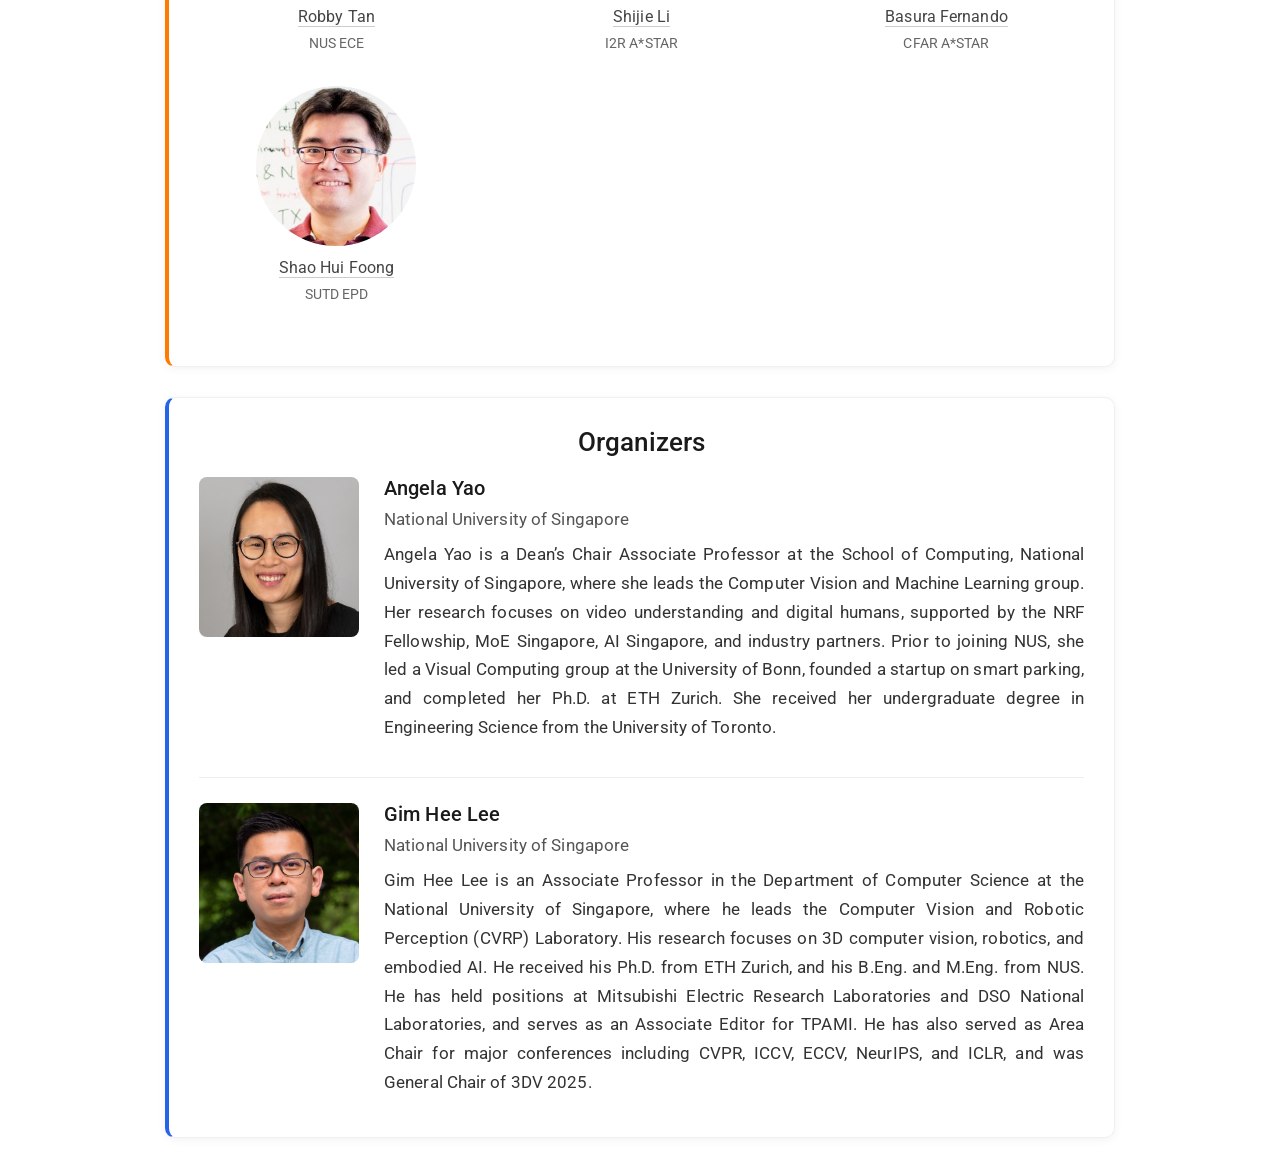
==== commit b3c97e66: "Add files via upload" ====
--- a/index.html
+++ b/index.html
@@ -364,16 +364,16 @@
             <td><strong>Institution</strong></td>
           </tr>
 
-          <tr><td>P01</td><td>Zhang Can</td><td>National University of Singapore</td></tr>
+          <tr><td>P01</td><td>Can Zhang</td><td>National University of Singapore</td></tr>
           <tr><td>P02</td><td>Harry Cheng</td><td>National University of Singapore</td></tr>
           <tr><td>P03</td><td>Guodong Ding</td><td>National University of Singapore</td></tr>
           <tr><td>P04</td><td>Avilasha Mandal</td><td>Indian Institute Of Technology Delhi</td></tr>
           <tr><td>P05</td><td>Kang Liao</td><td>Nanyang Technological University</td></tr>
-          <tr><td>P06</td><td>Luo Yihang</td><td>Nanyang Technological University</td></tr>
+          <tr><td>P06</td><td>Yihang Luo</td><td>Nanyang Technological University</td></tr>
           <tr><td>P07</td><td>Yang Lei</td><td>Nanyang Technological University</td></tr>
           <tr><td>P08</td><td>Ziqi Huang</td><td>Nanyang Technological University</td></tr>
           <tr><td>P09</td><td>Xiao-Ming Wu</td><td>Nanyang Technological University</td></tr>
-          <tr><td>P10</td><td>Yeo Qi Xun</td><td>Temasek Laboratories / National University of Singapore</td></tr>
+          <tr><td>P10</td><td>Qi Xun Yeo</td><td>Temasek Laboratories / National University of Singapore</td></tr>
           <tr><td>P11</td><td>Licheng Zhong</td><td>National University of Singapore</td></tr>
           <tr><td>P12</td><td>Jiayin Zhu</td><td>National University of Singapore</td></tr>
           <tr><td>P13</td><td>Seungjun Lee</td><td>National University of Singapore</td></tr>
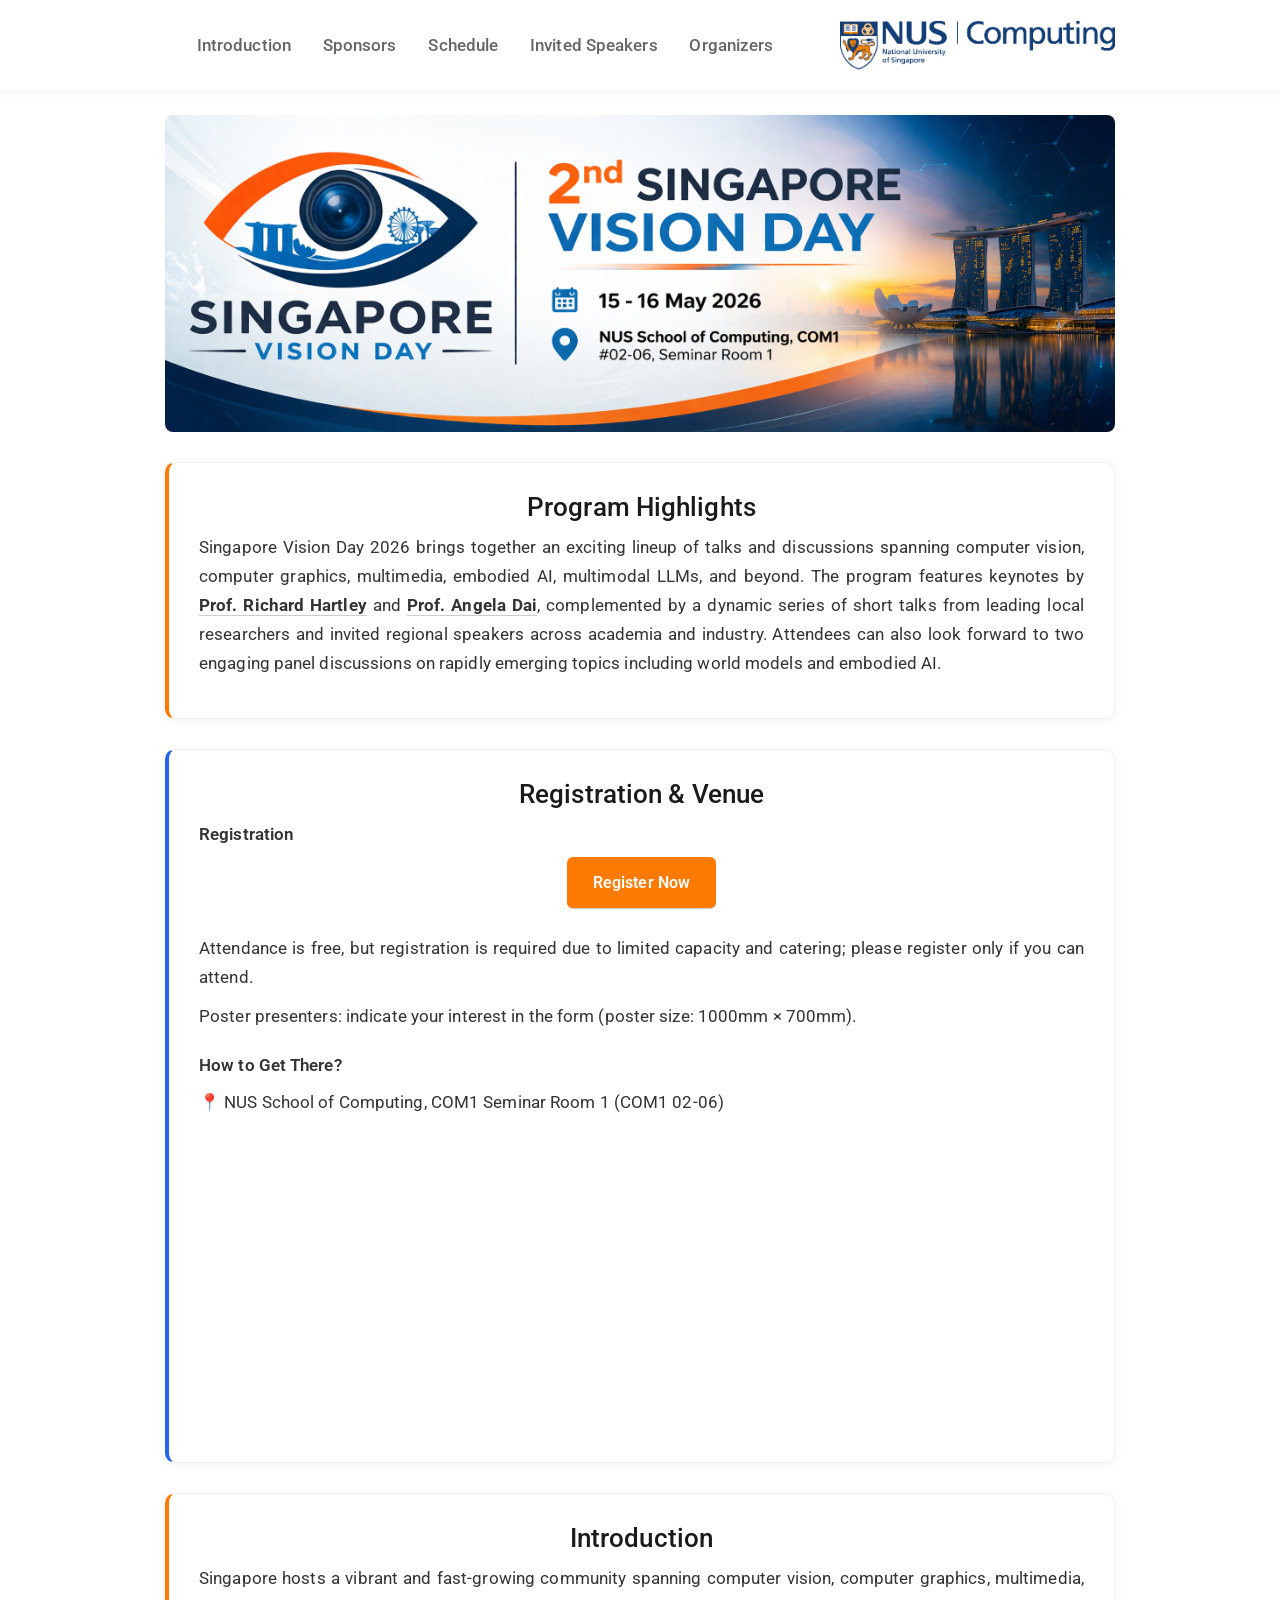
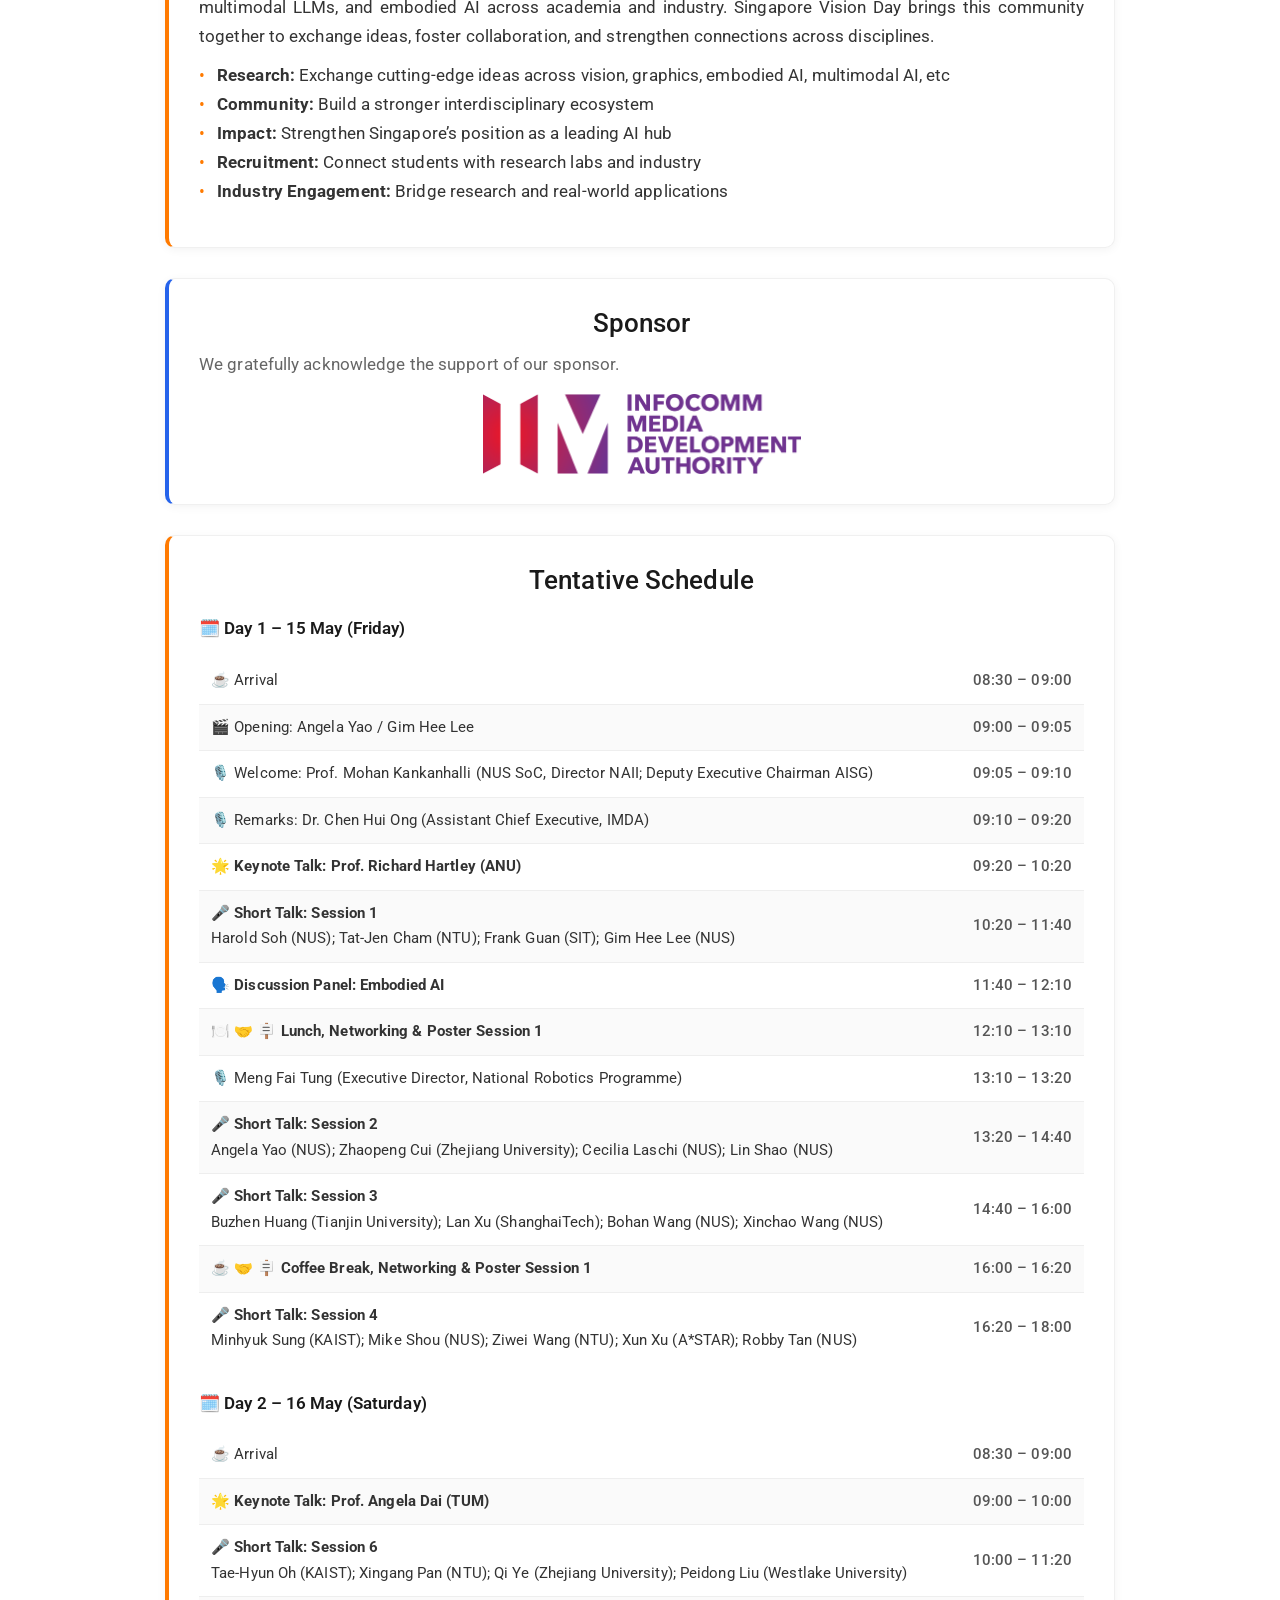
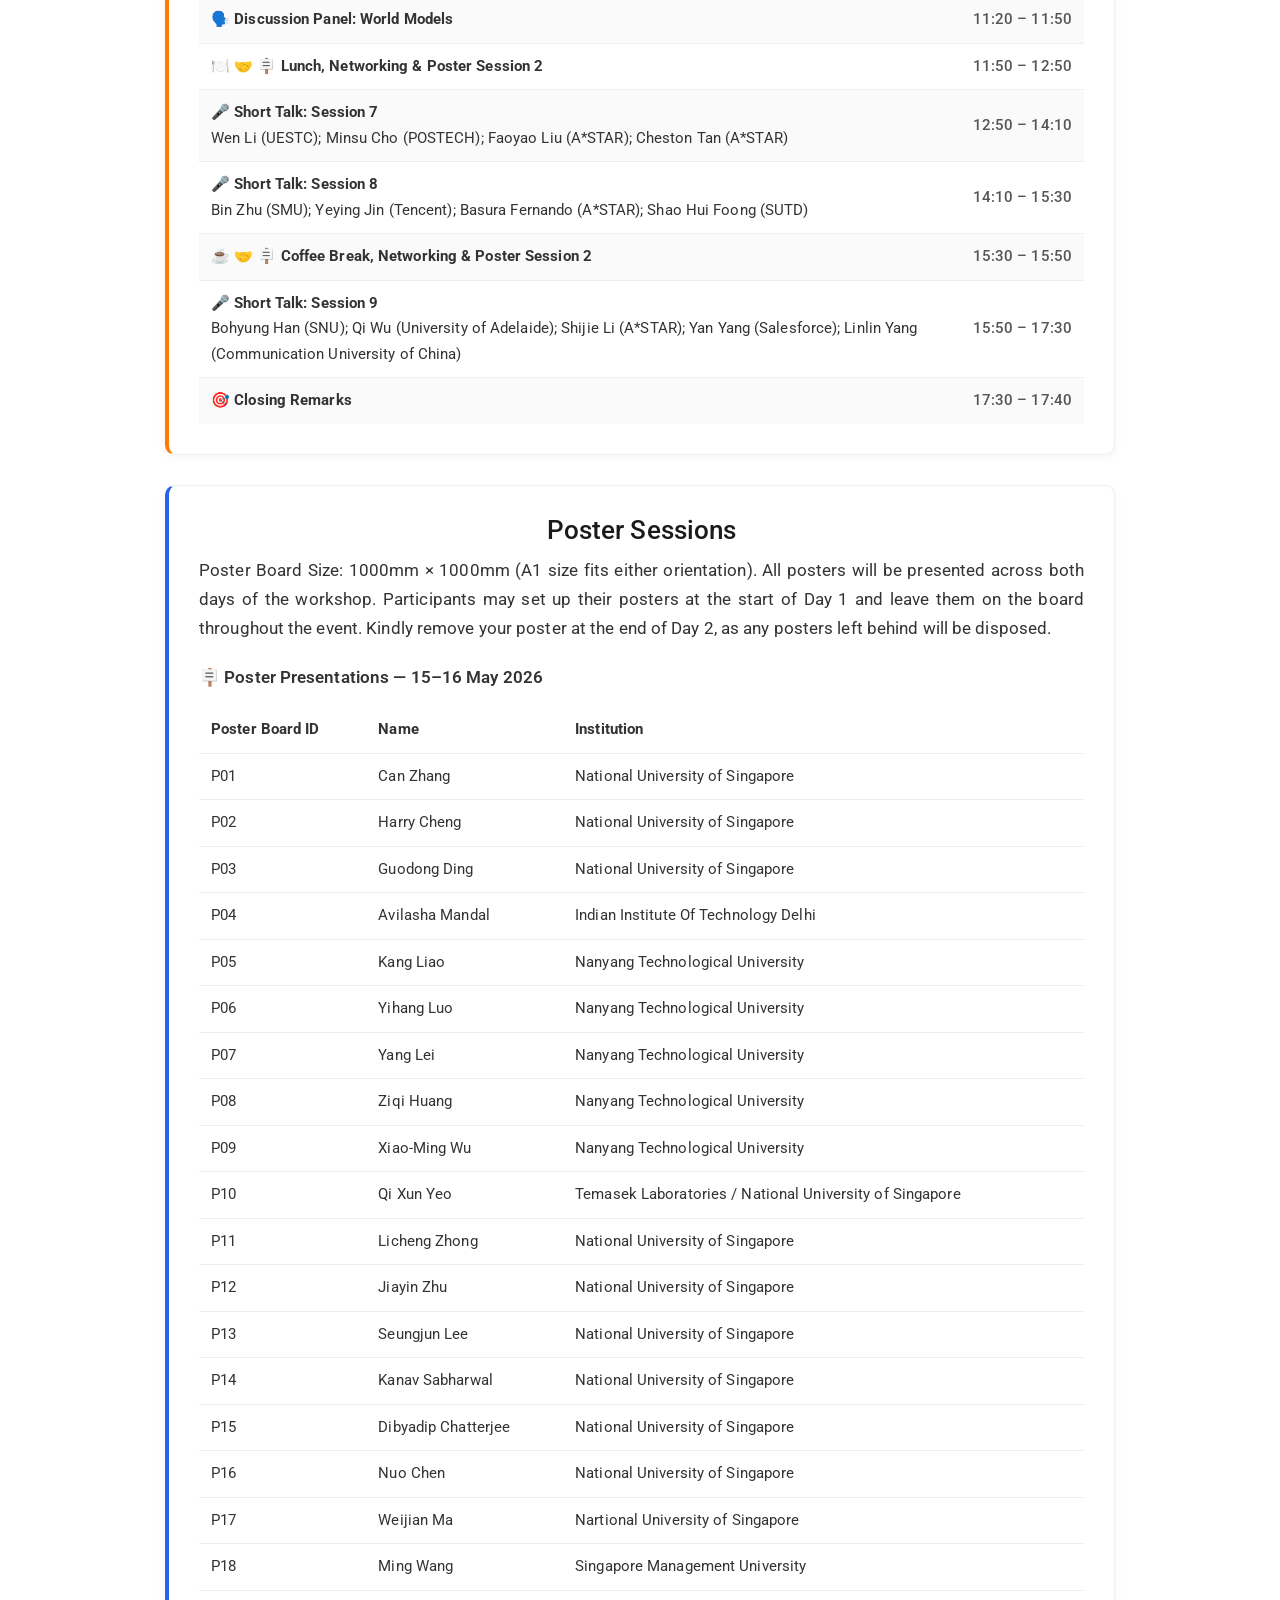
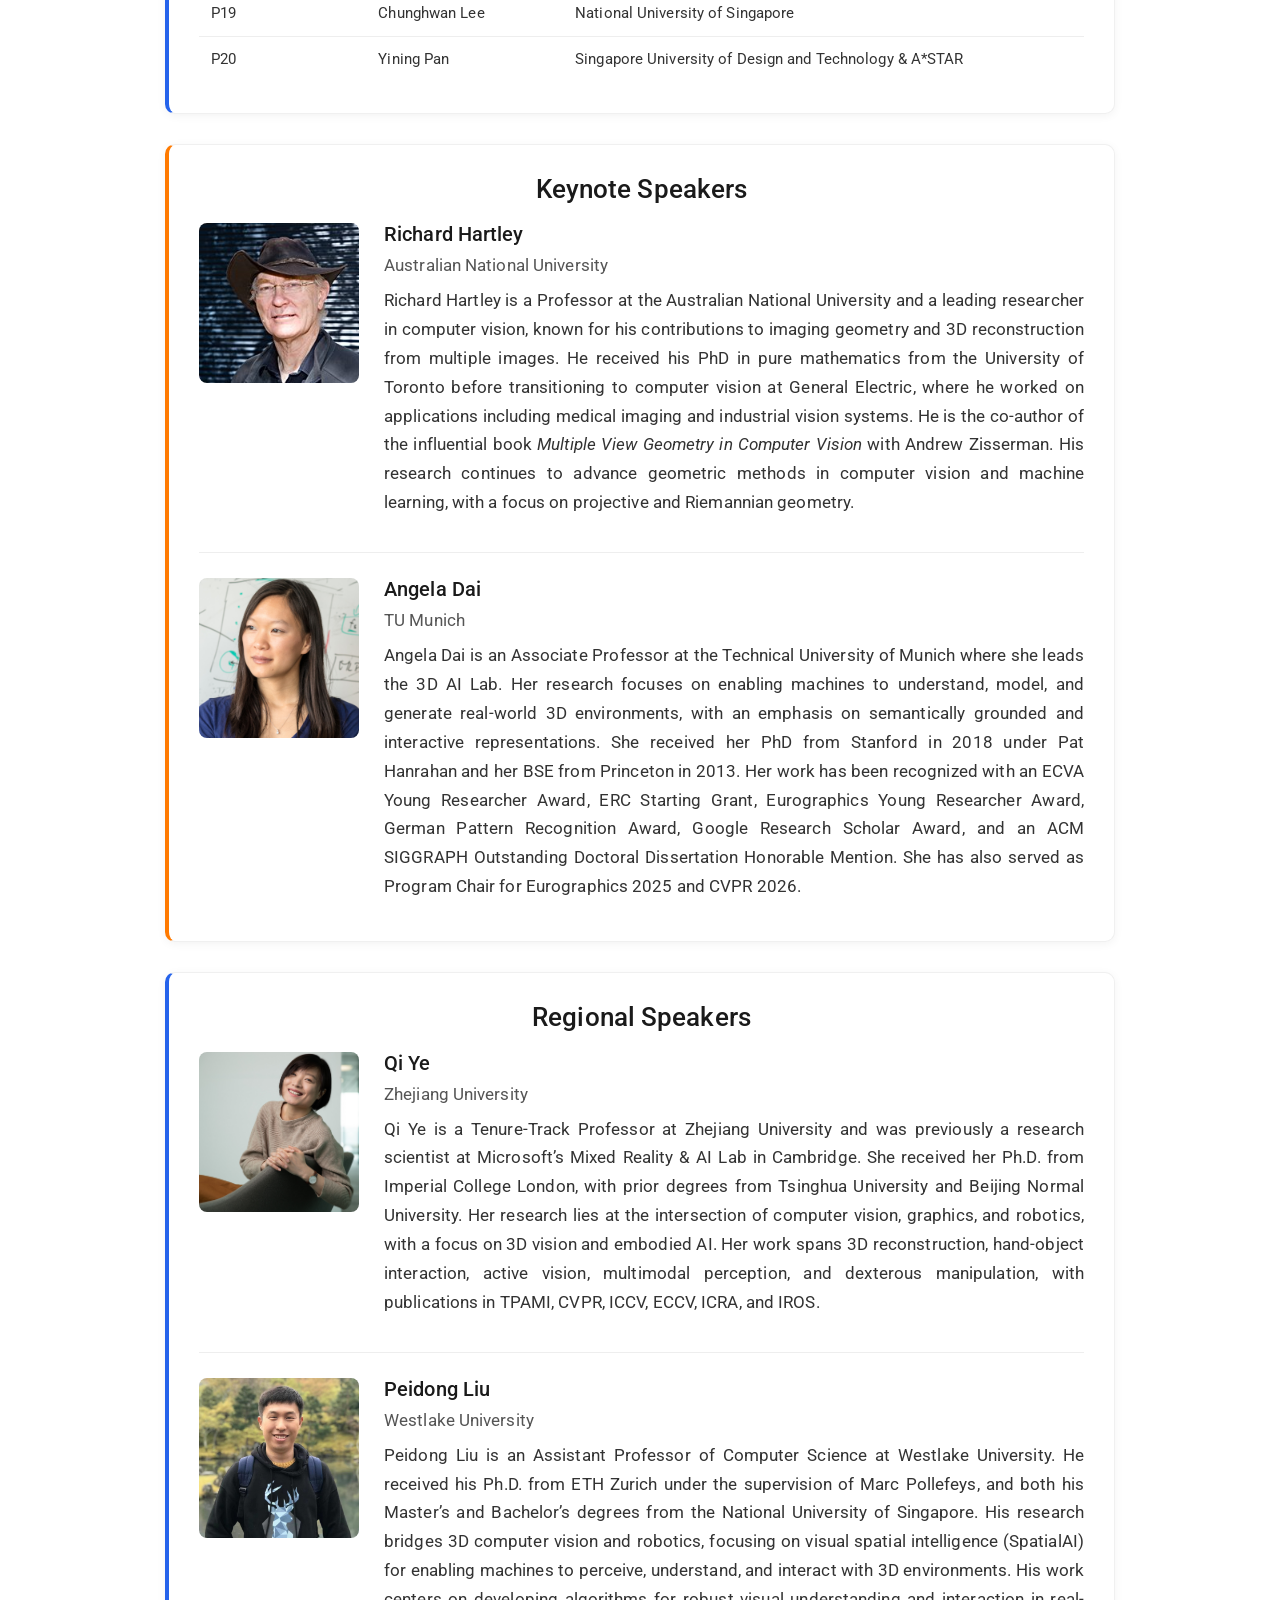
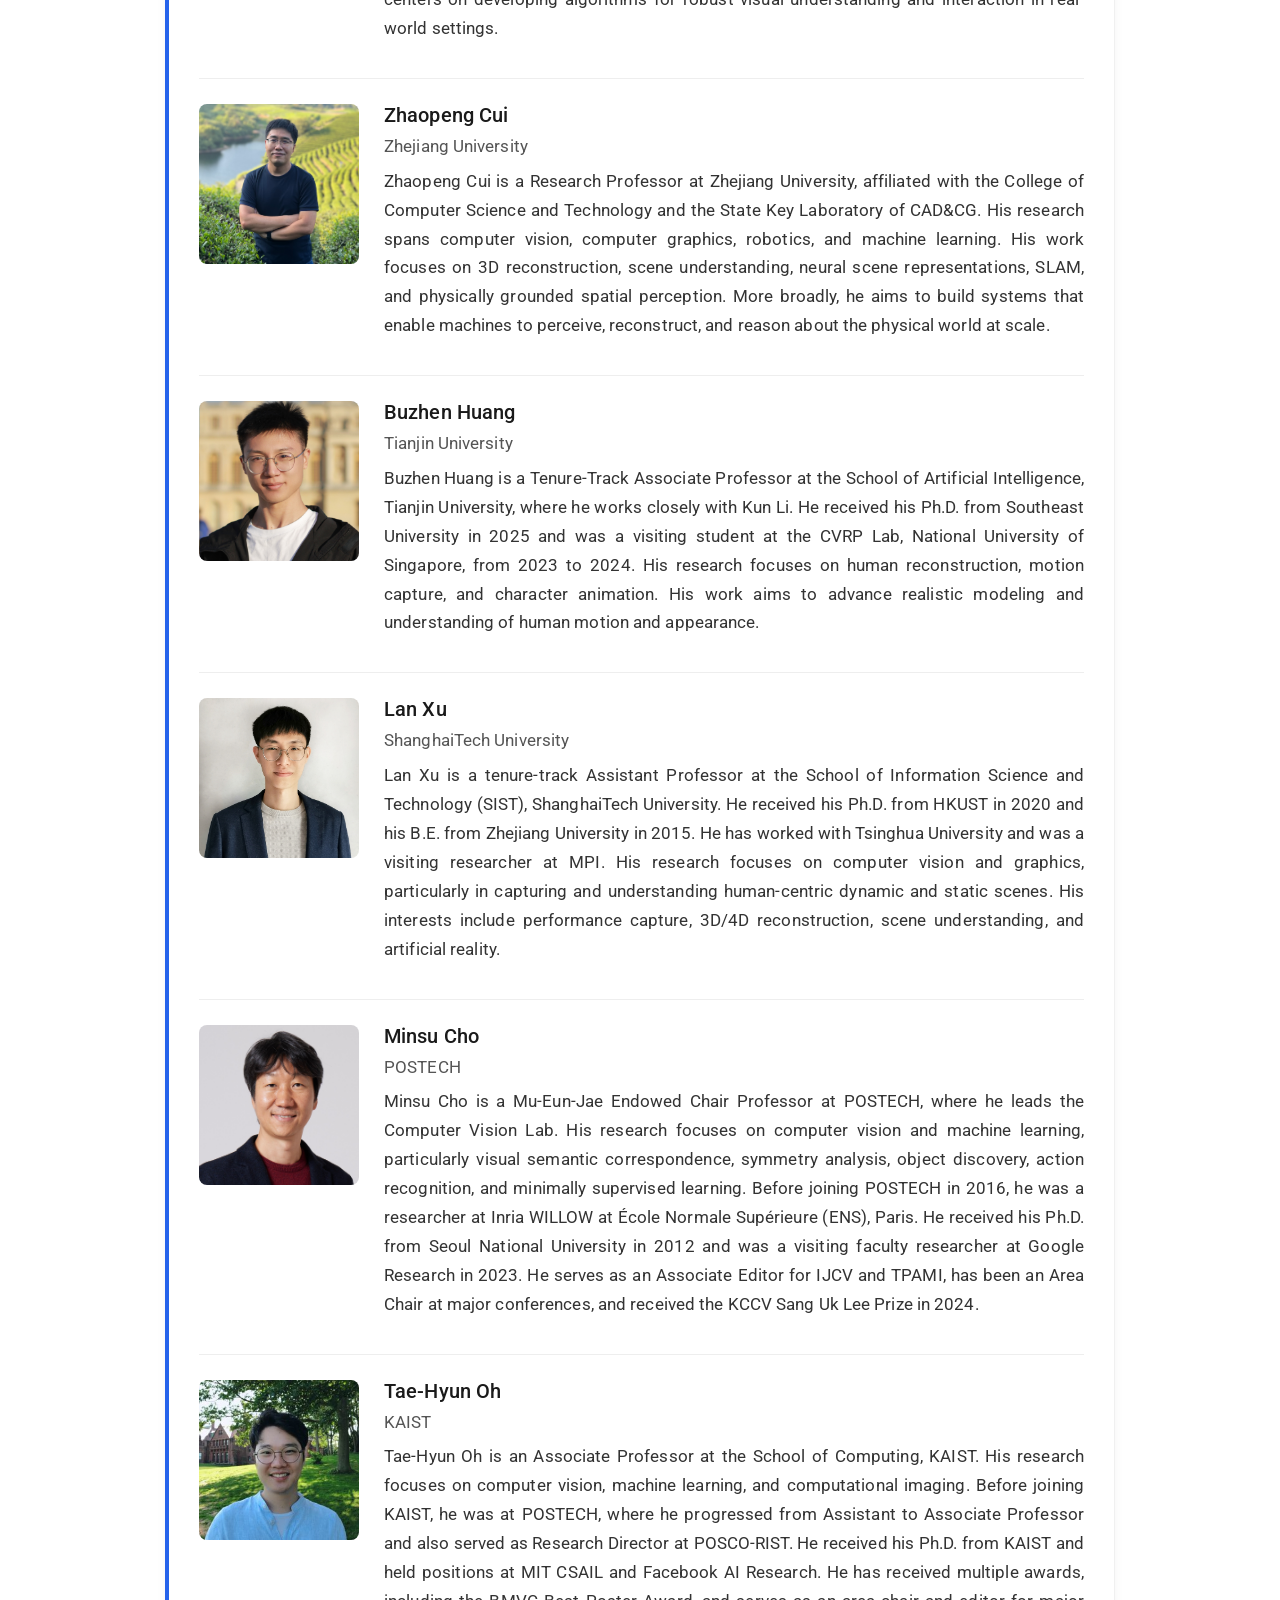
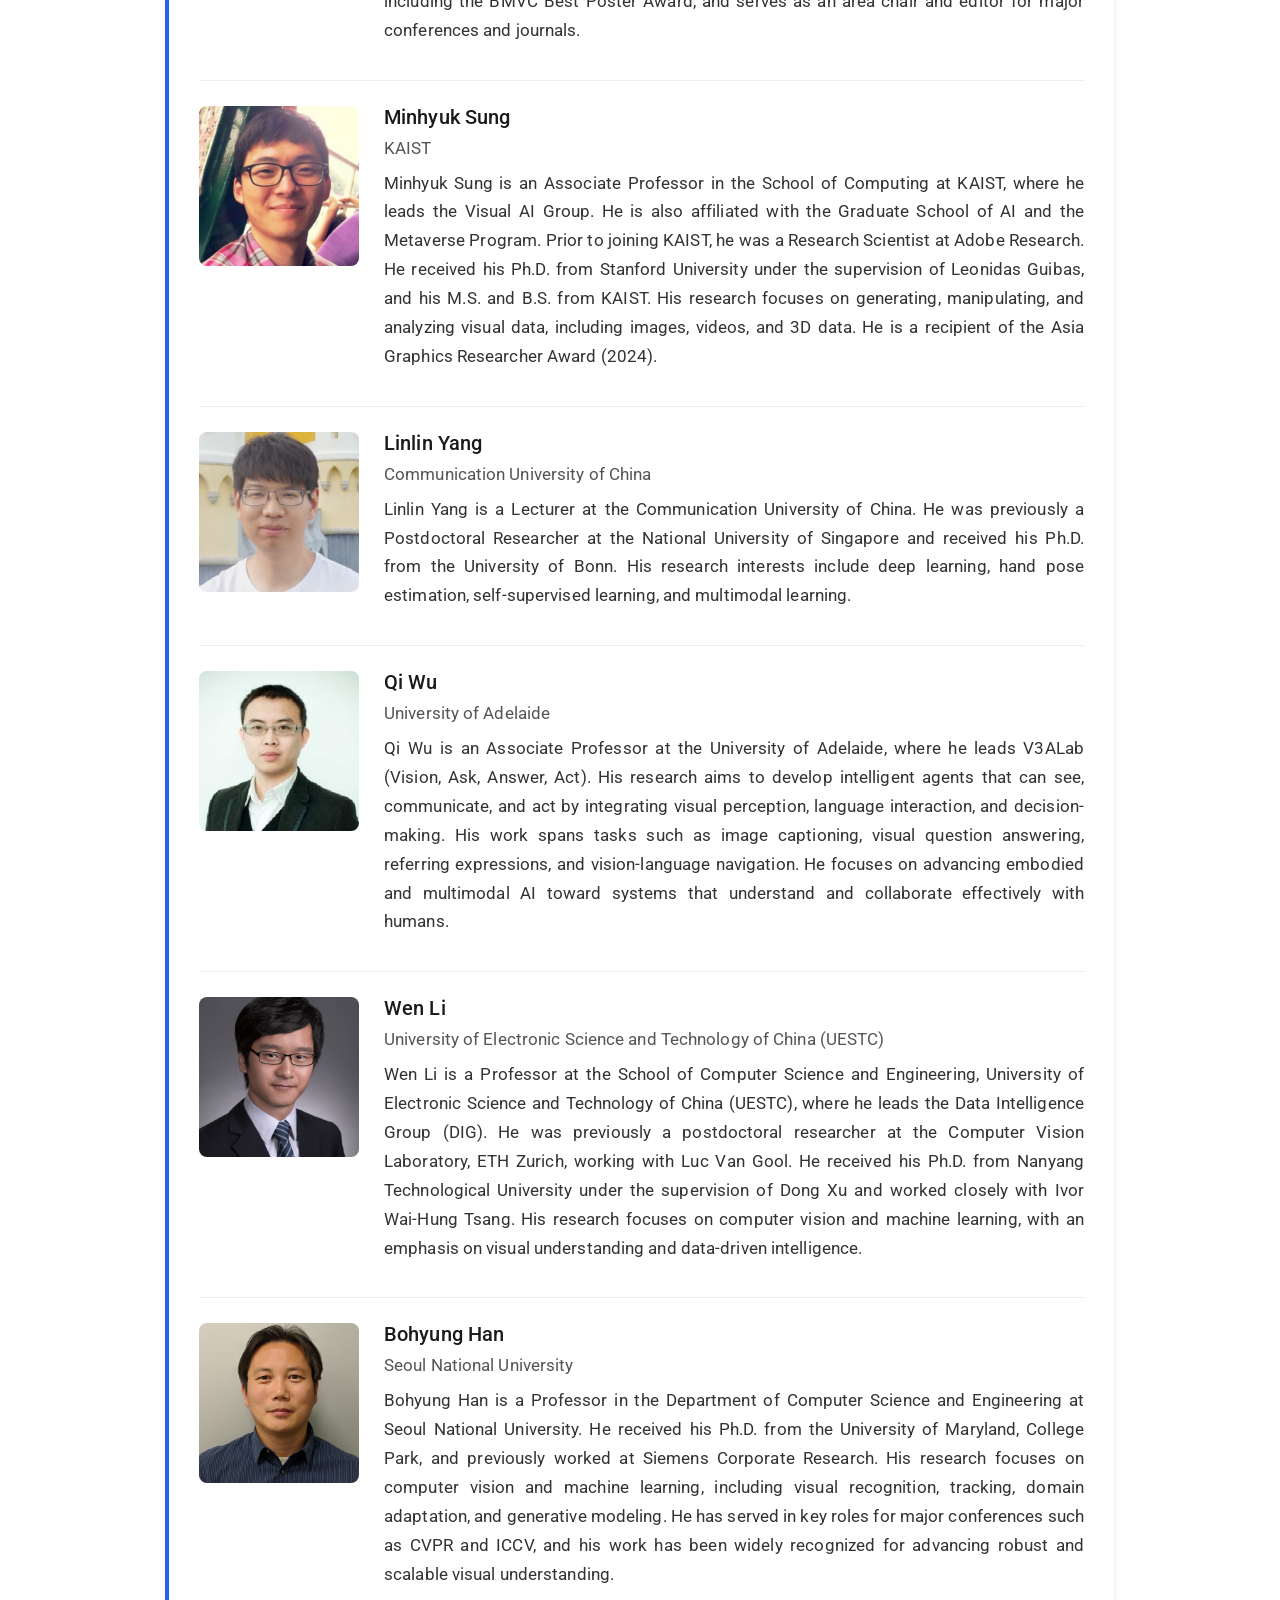
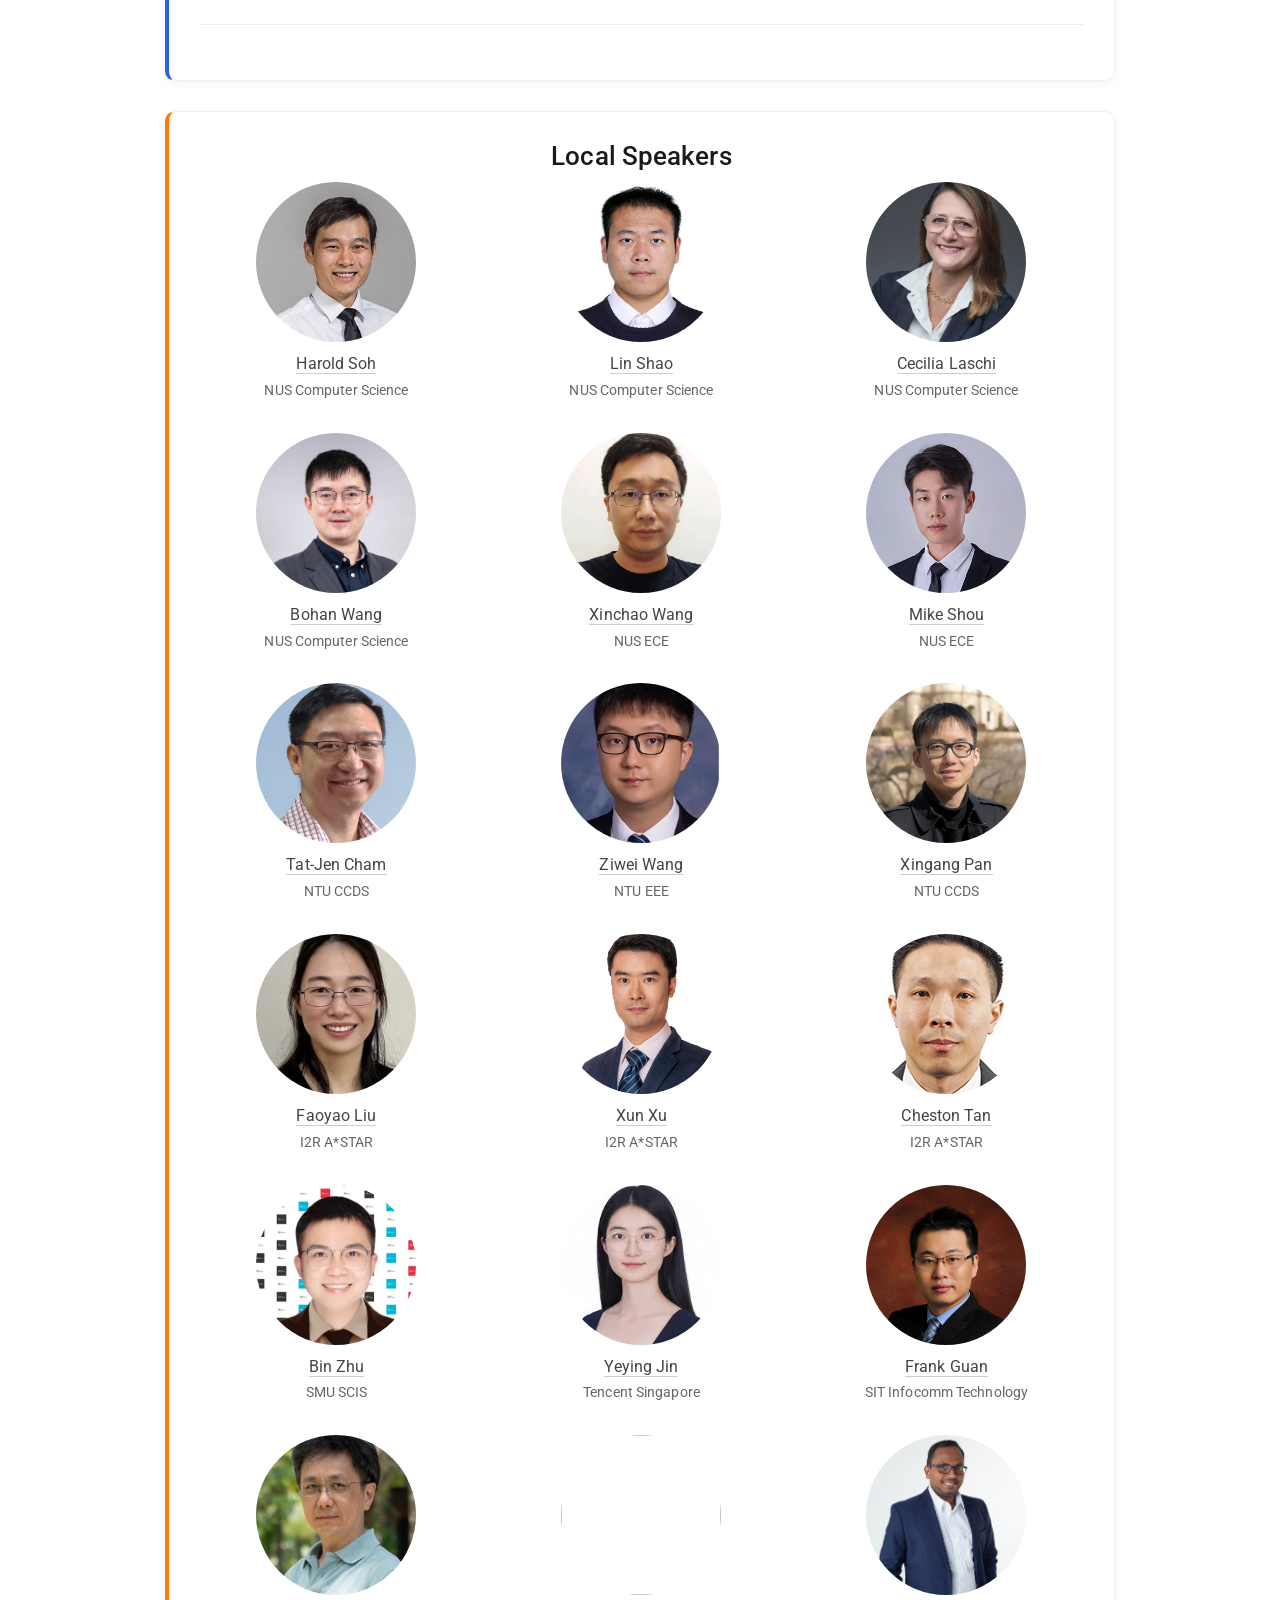
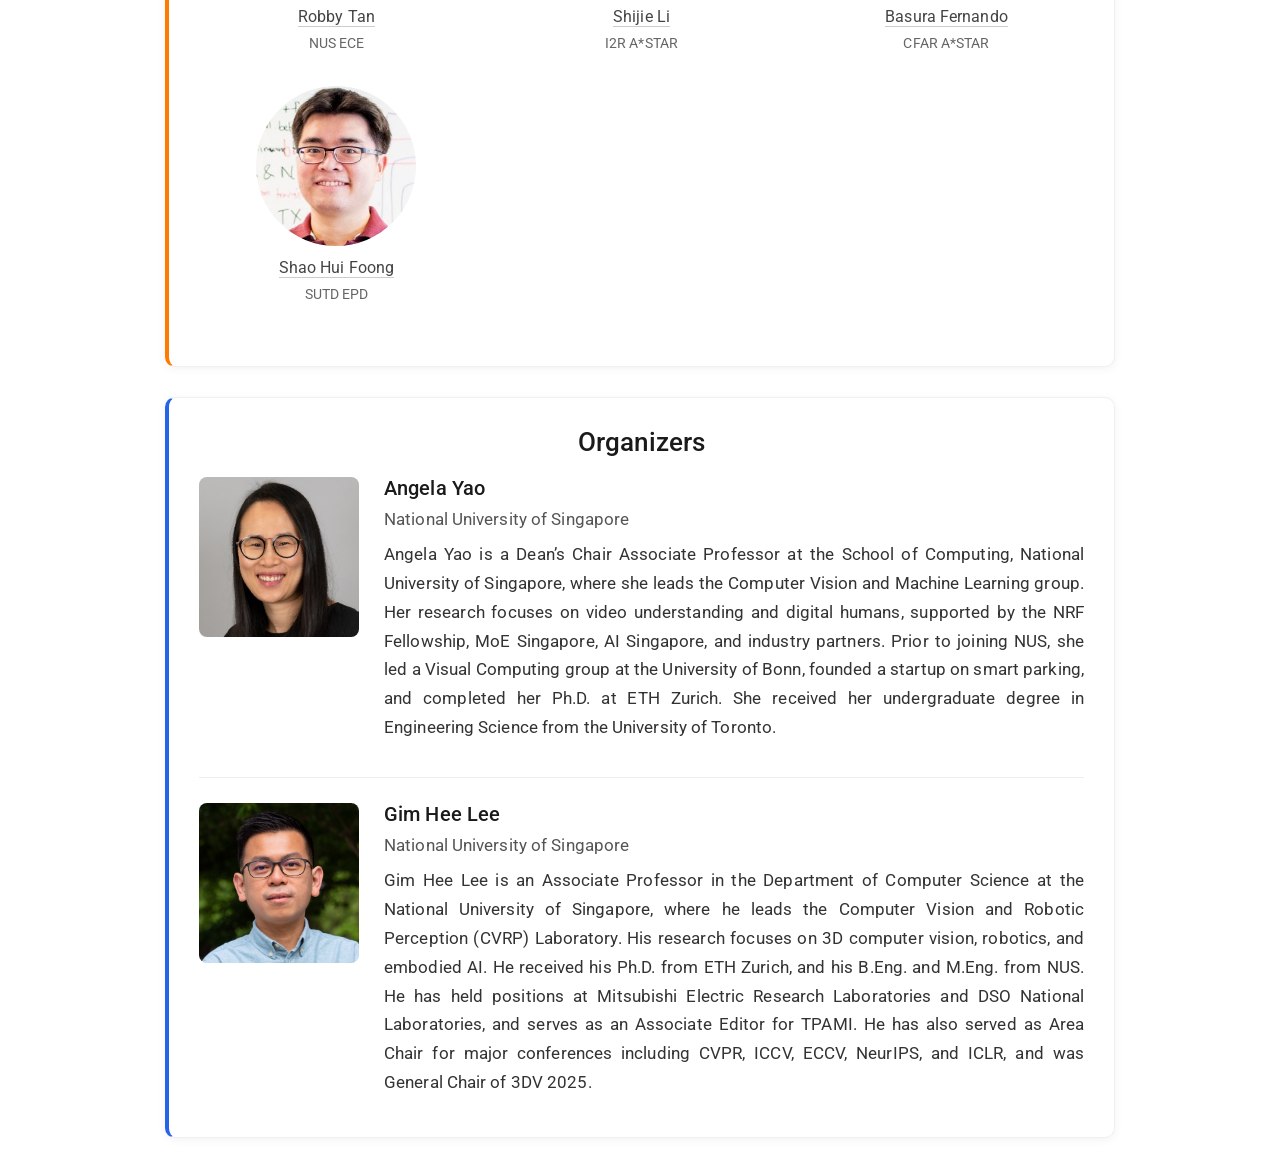
==== commit d8198a88: "Add files via upload" ====
--- a/index.html
+++ b/index.html
@@ -236,7 +236,7 @@
           </tr>
 
           <tr>
-            <td>🎙️ Meng Fai Tung (Executive Director, National Robotics Program)</td>
+            <td>🎙️ Meng Fai Tung (Executive Director, National Robotics Programme)</td>
             <td>13:10 – 13:20</td>
           </tr>
 
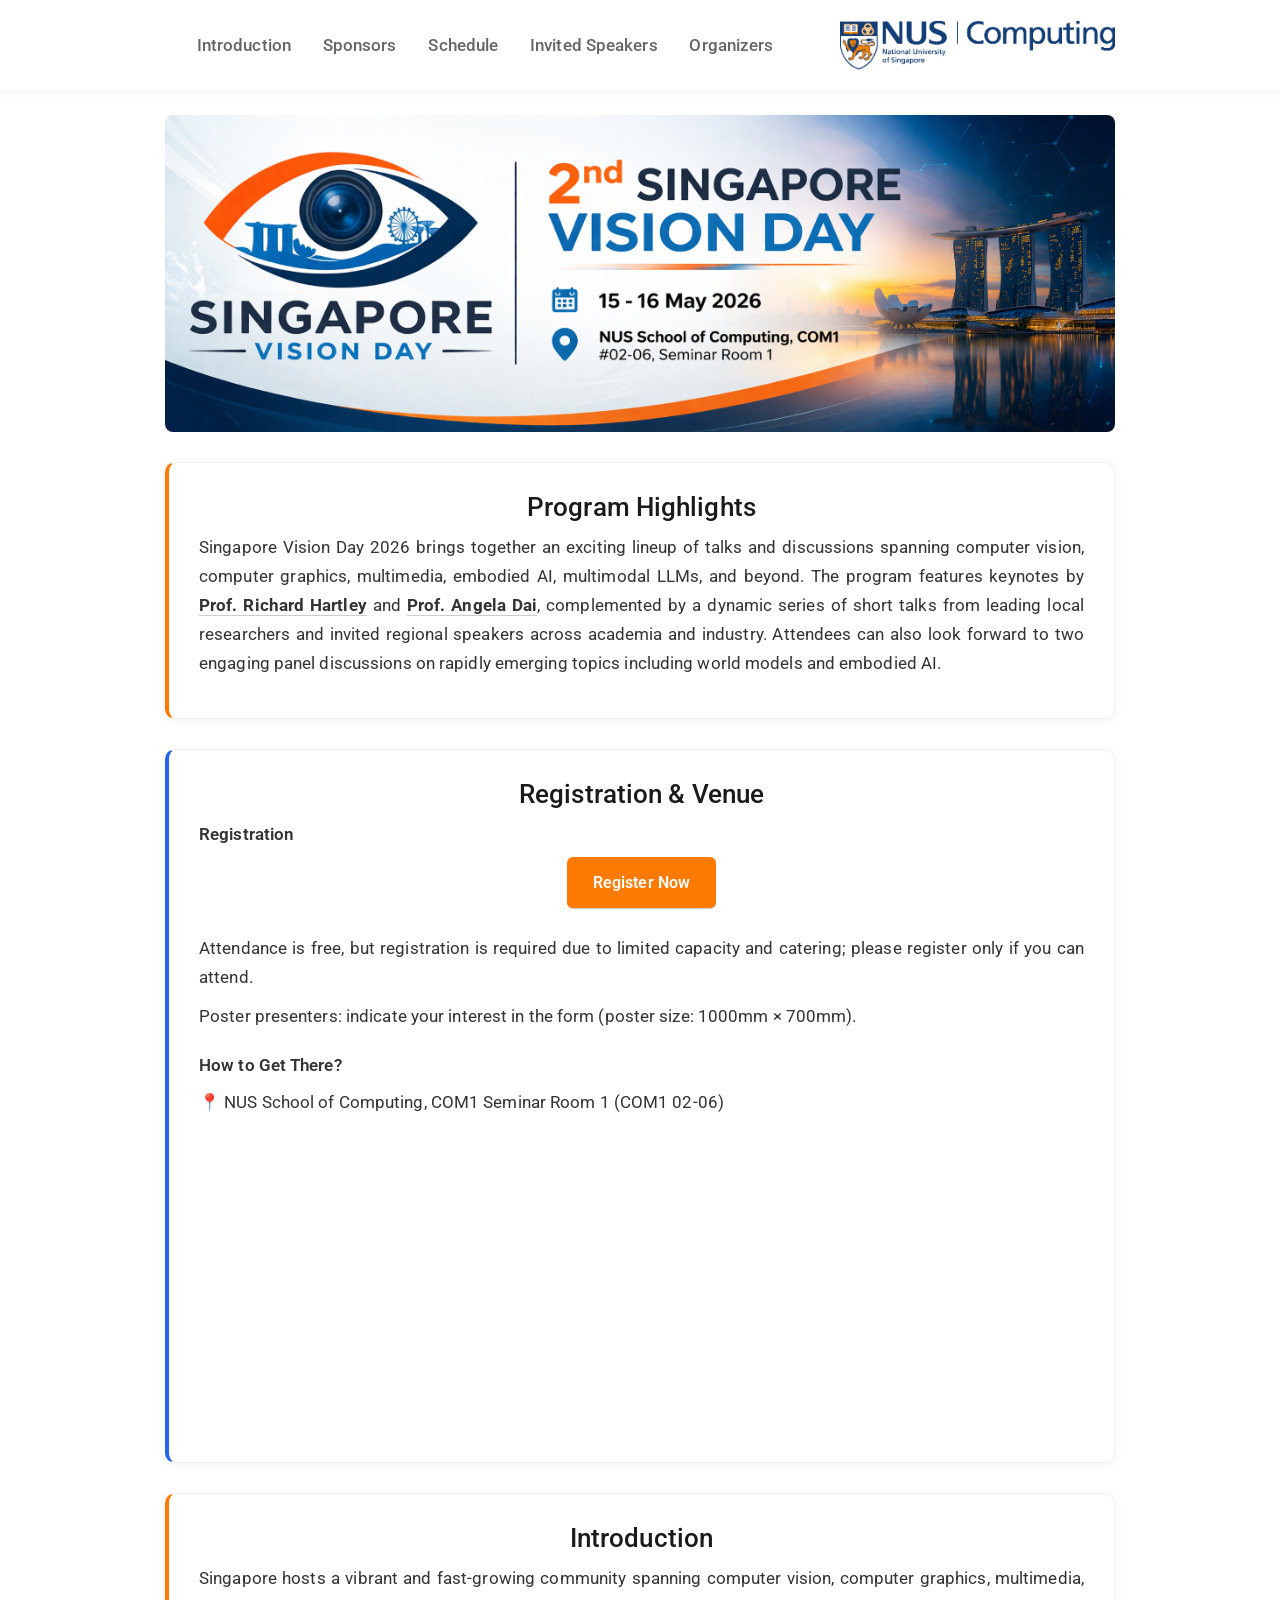
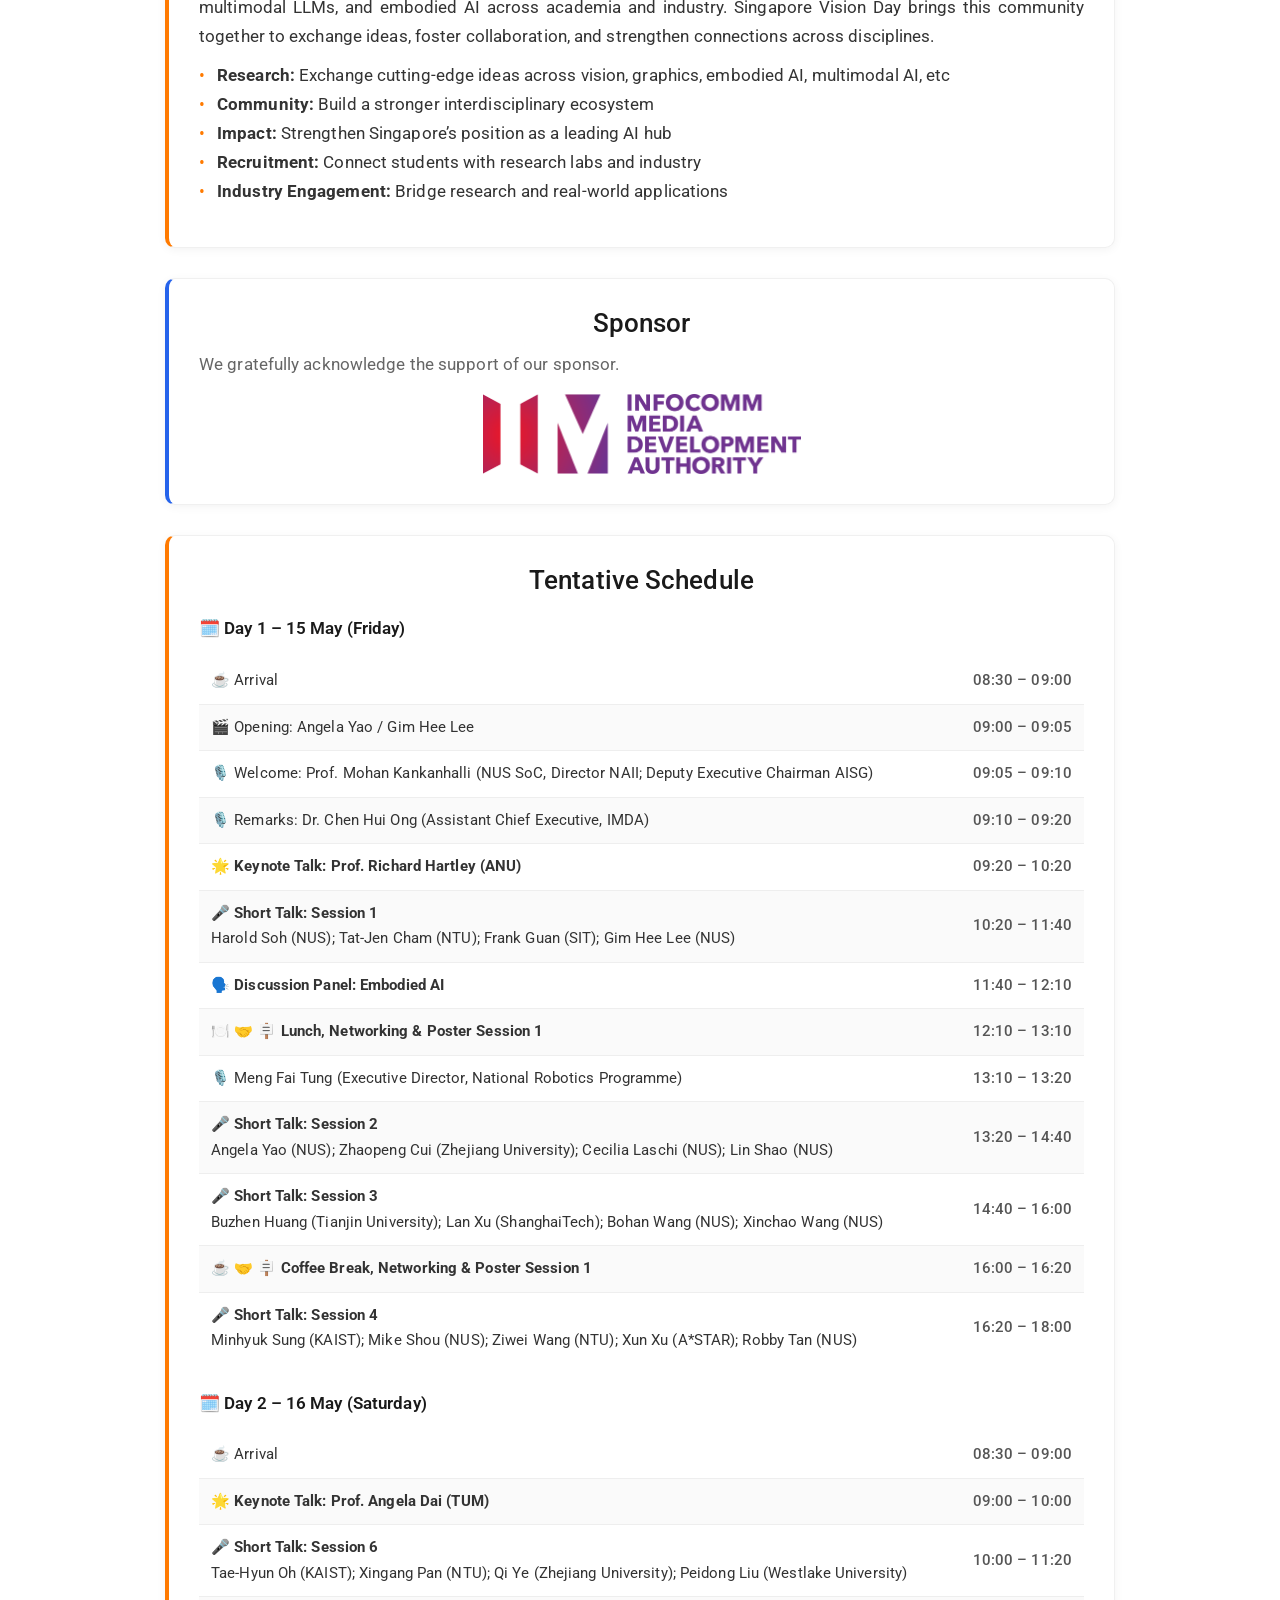
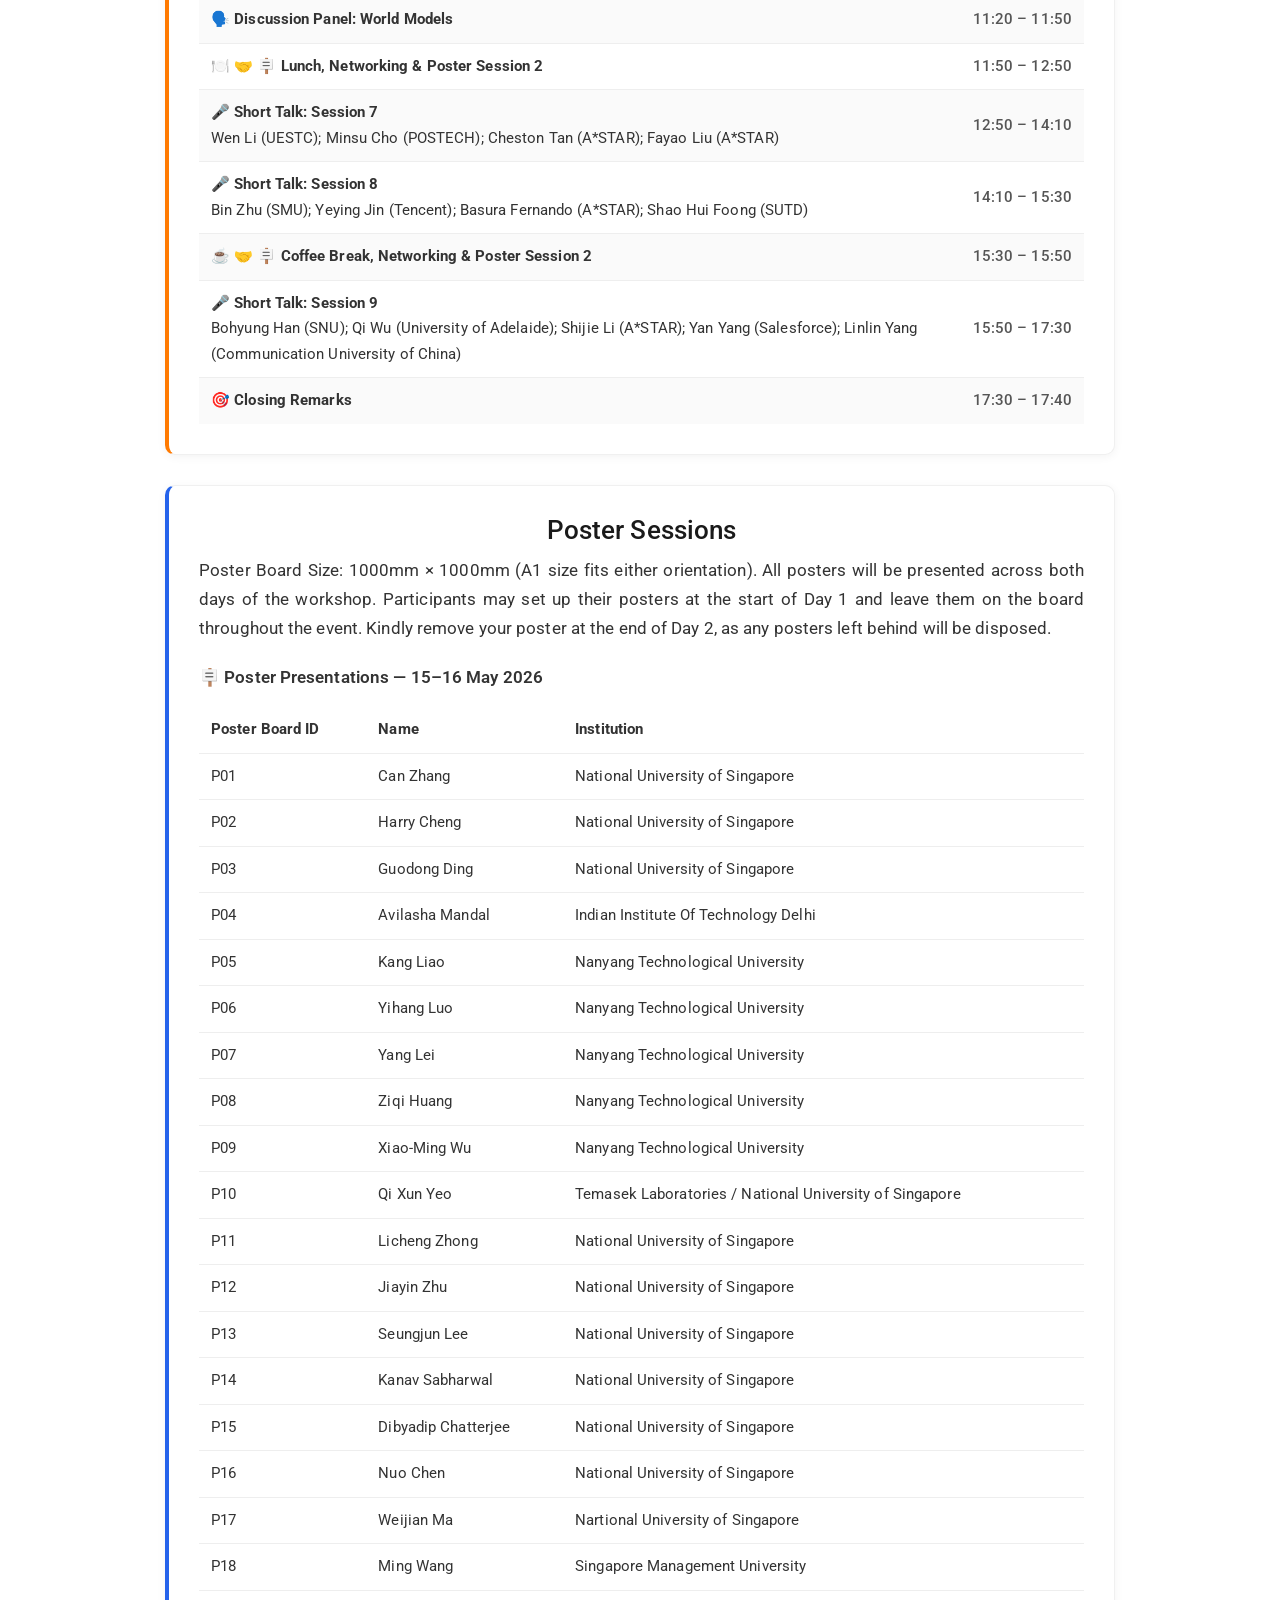
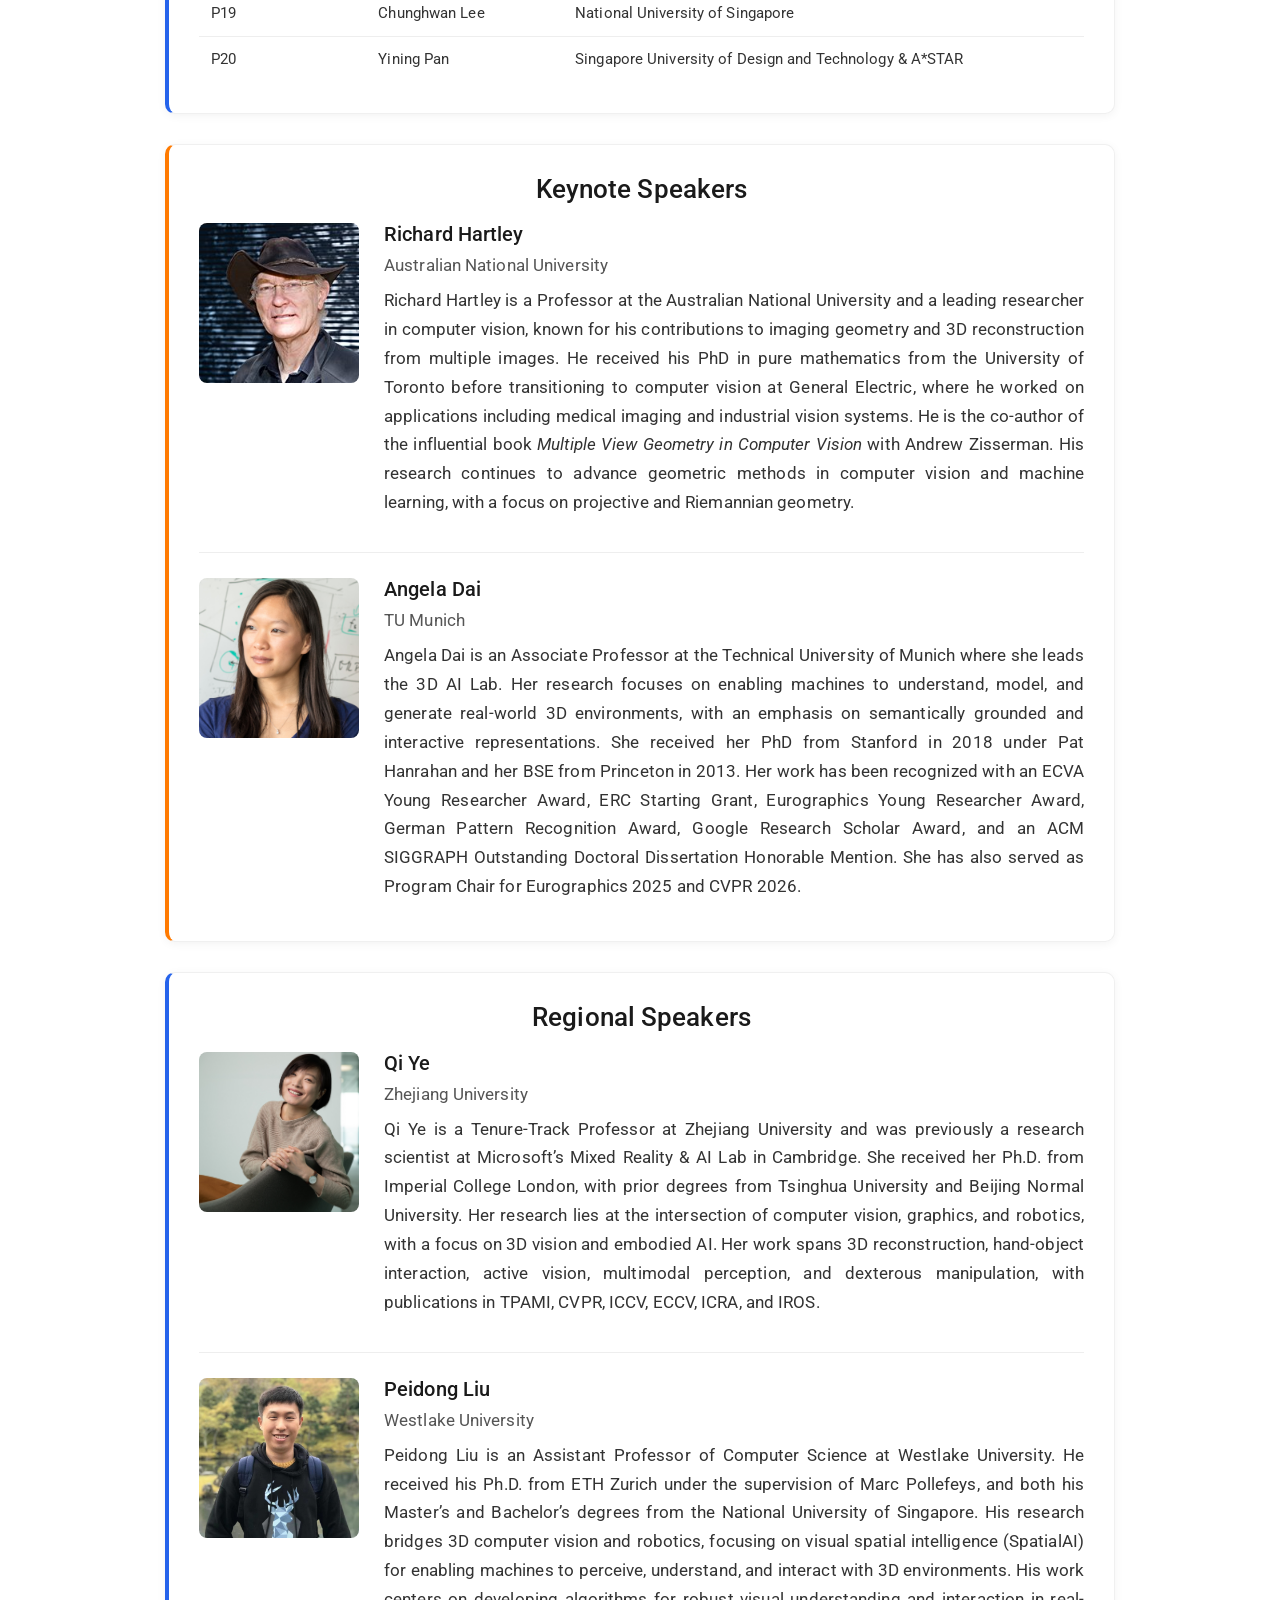
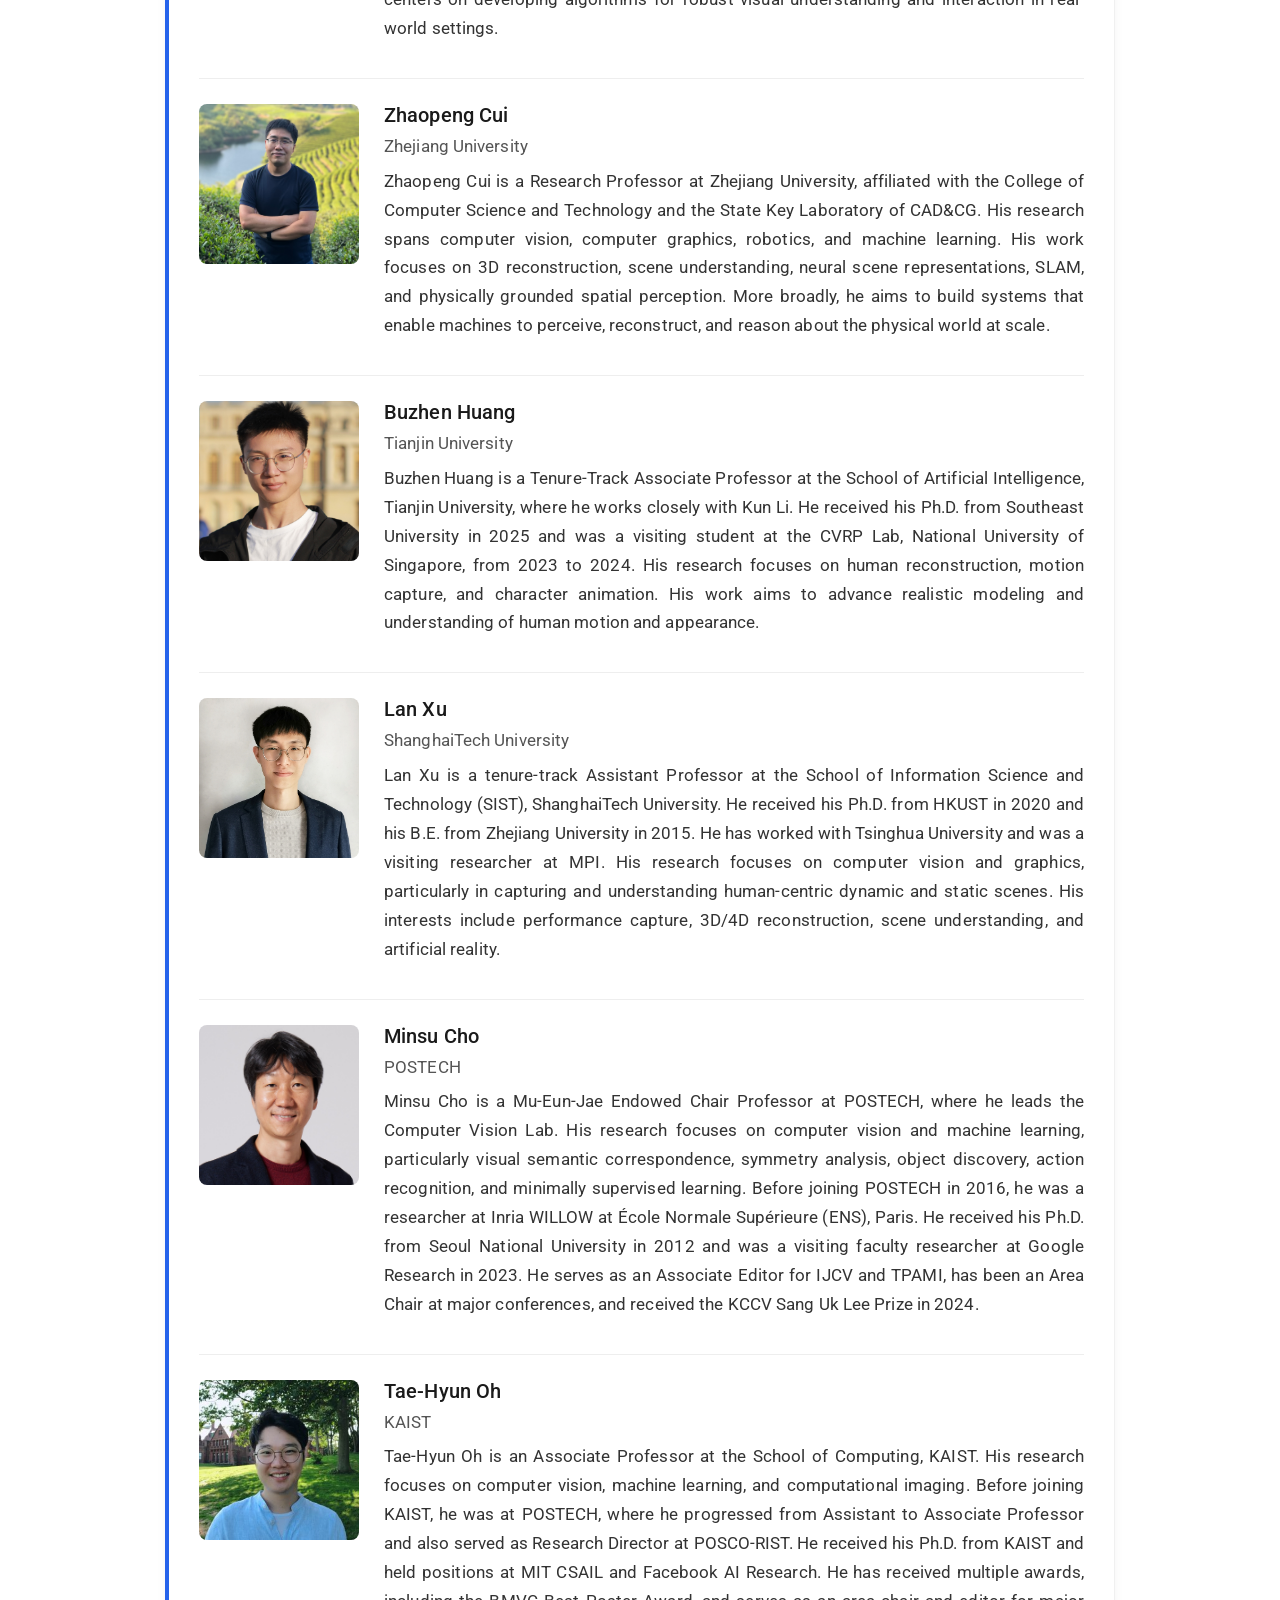
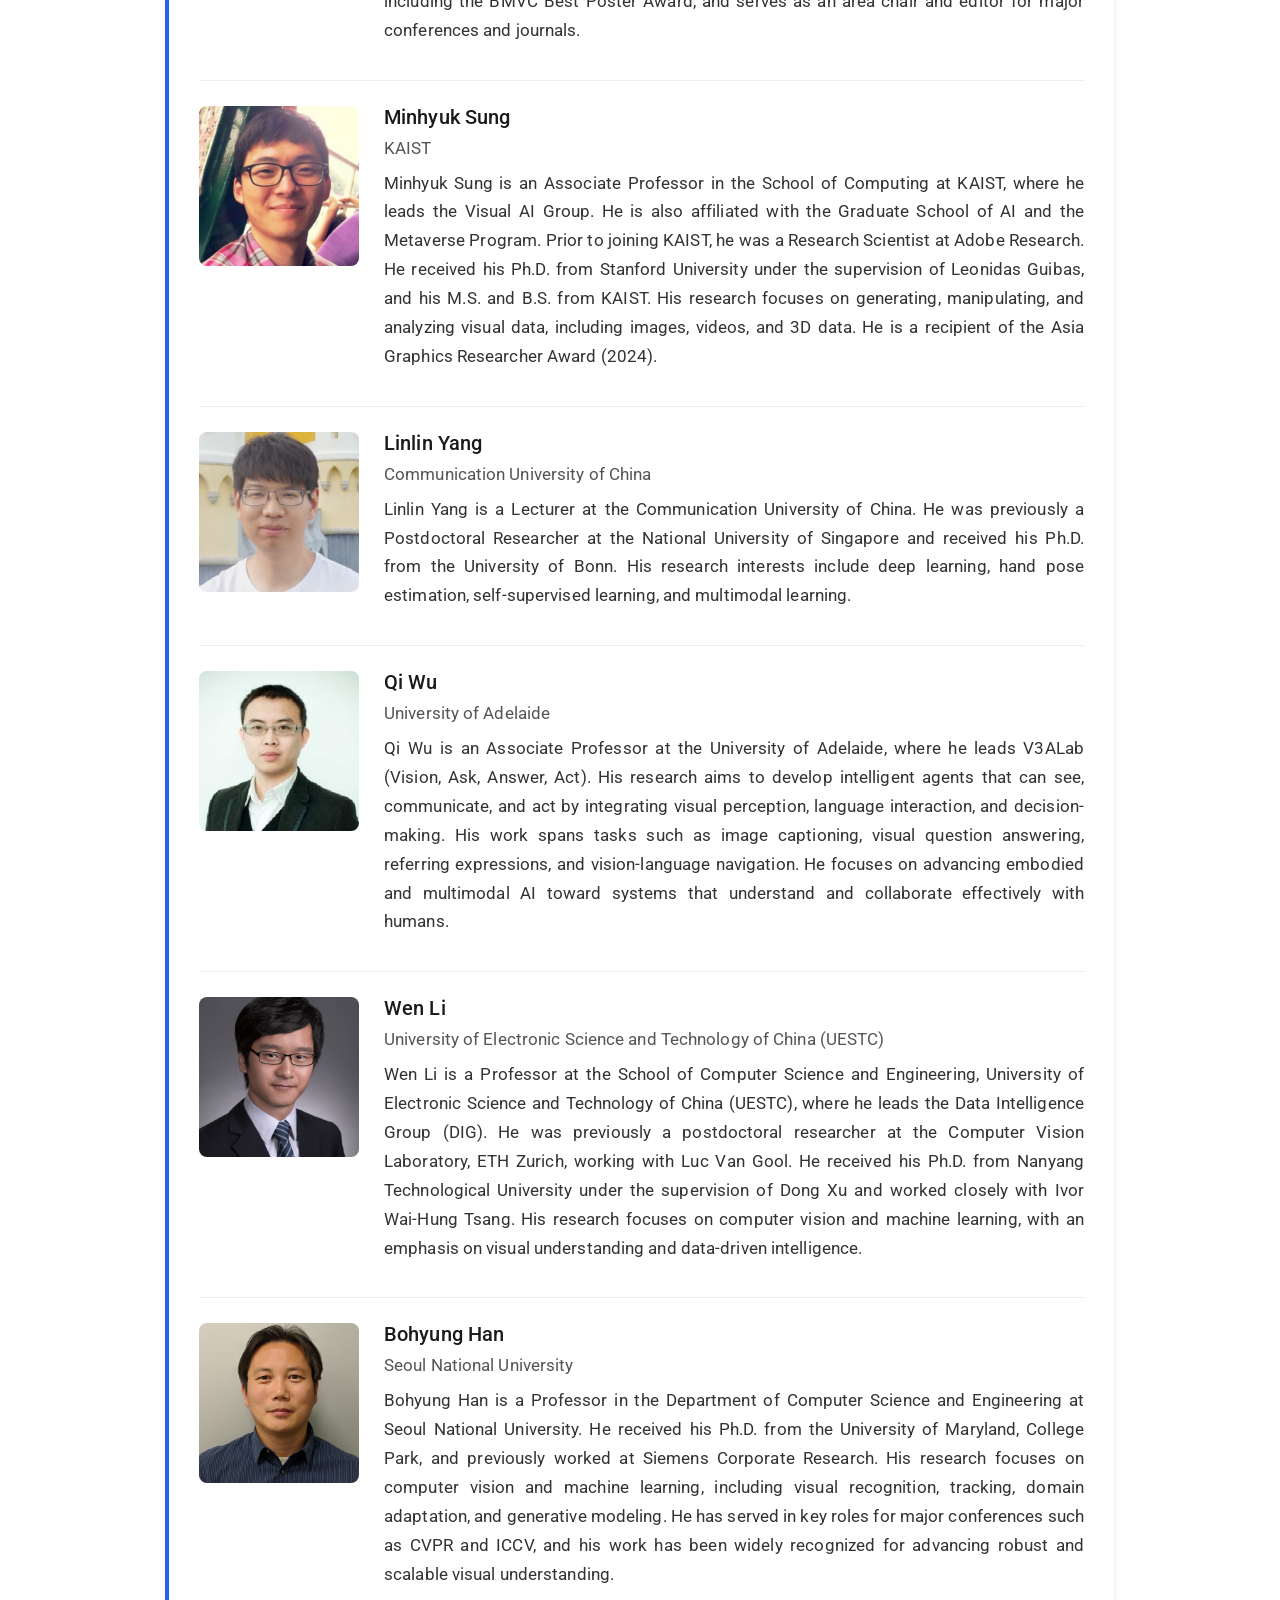
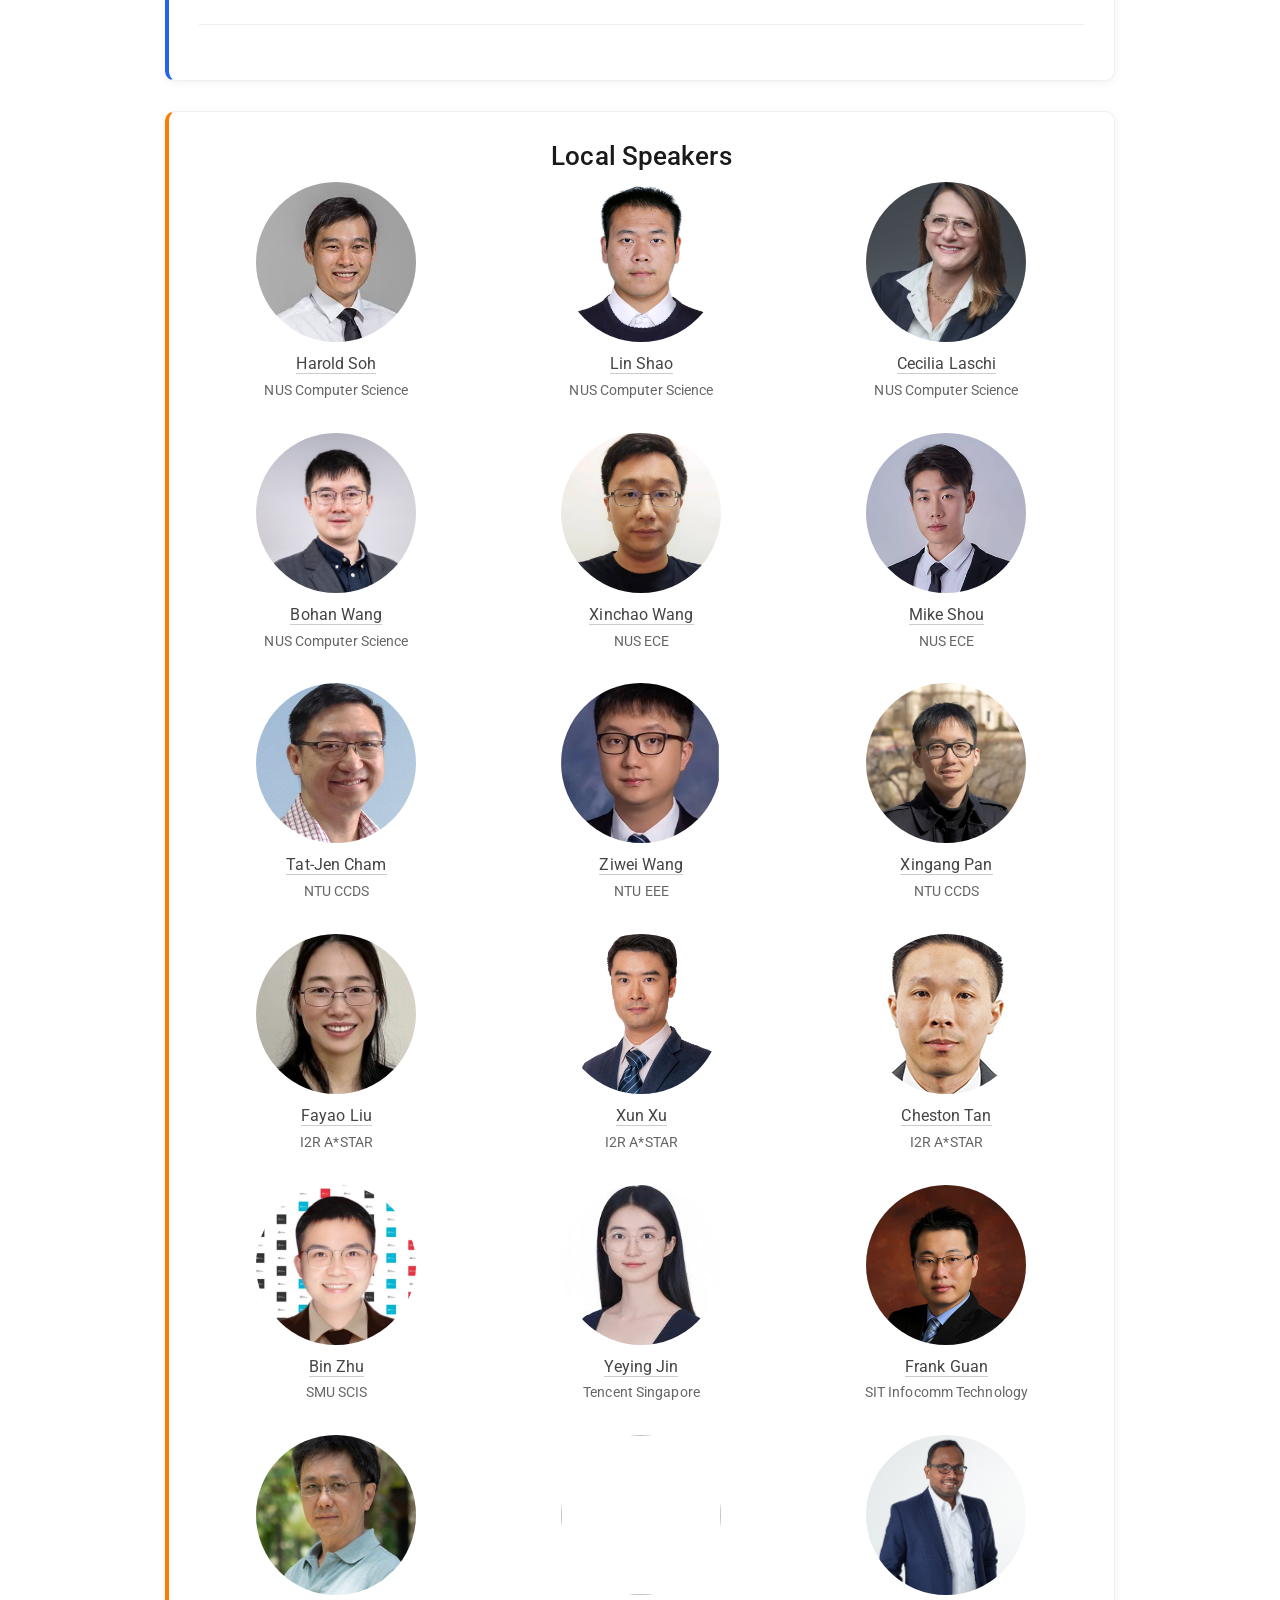
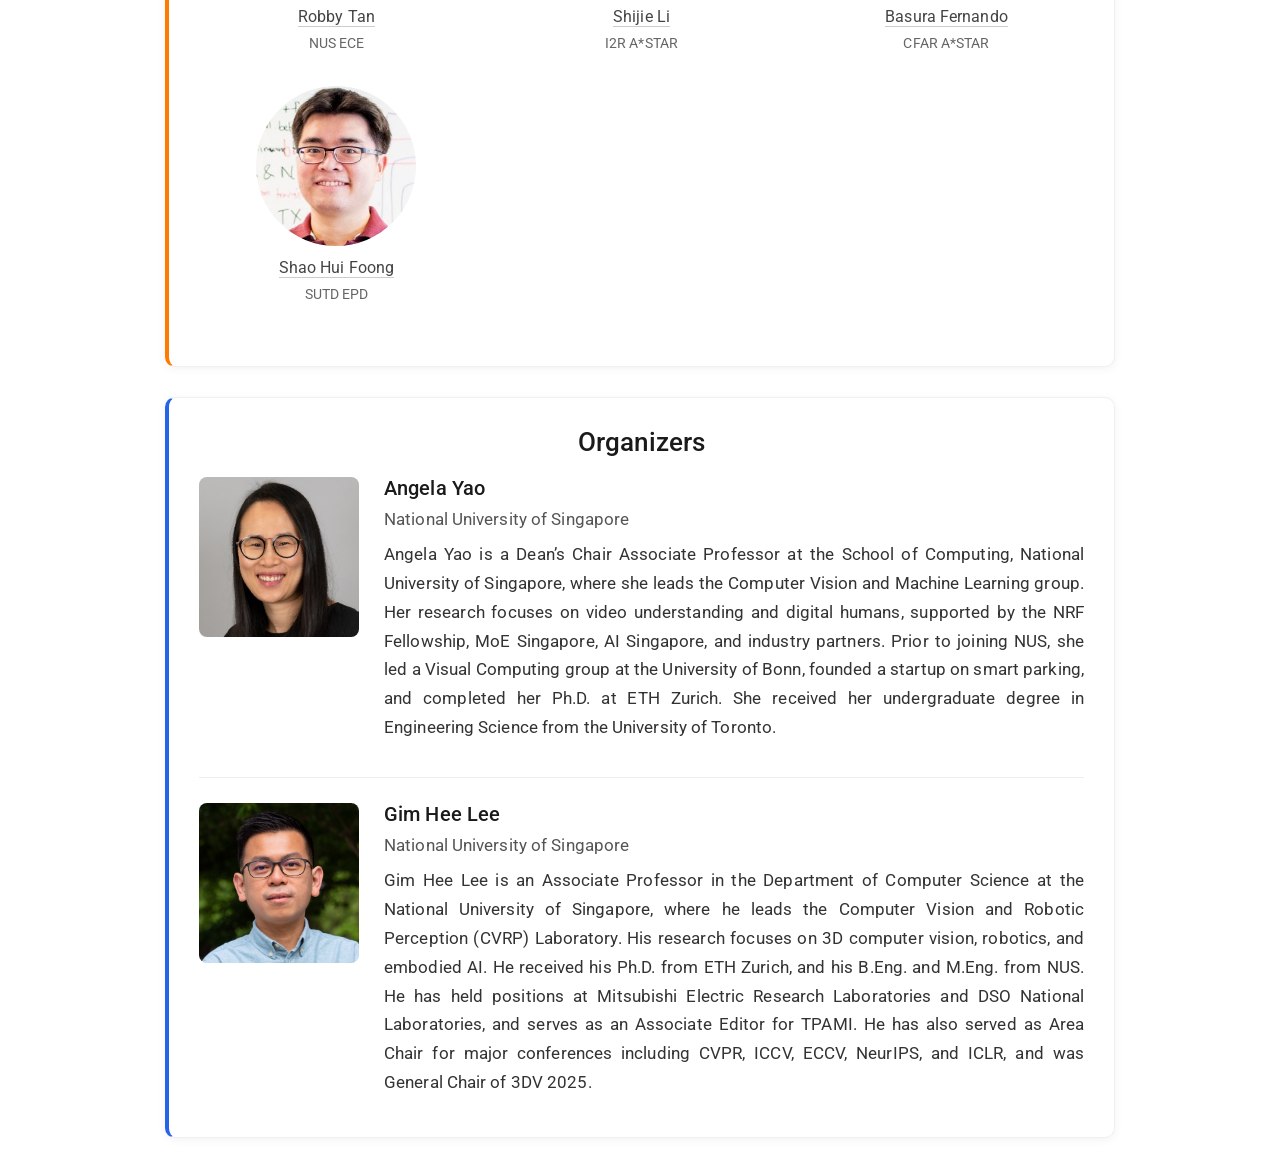
==== commit 2df4b235: "Add files via upload" ====
--- a/index.html
+++ b/index.html
@@ -302,7 +302,7 @@
           <!-- SESSION 7 -->
           <tr>
             <td>🎤 <strong>Short Talk: Session 7</strong><br>
-              Wen Li (UESTC); Minsu Cho (POSTECH); Faoyao Liu (A*STAR); Cheston Tan (A*STAR)
+              Wen Li (UESTC); Minsu Cho (POSTECH); Cheston Tan (A*STAR); Fayao Liu (A*STAR)
             </td>
             <td>12:50 – 14:10</td>
           </tr>
@@ -922,7 +922,7 @@
         <div class="col-md-4 col-sm-6 speaker-grid">
           <div class="speaker-card">
             <img src="static/img/people/FayaoLiu.png">
-            <h4><a href="https://fayaoliu.github.io/" target="_blank">Faoyao Liu</a></h4>
+            <h4><a href="https://fayaoliu.github.io/" target="_blank">Fayao Liu</a></h4>
             <p>I2R A*STAR</p>
           </div>
         </div>
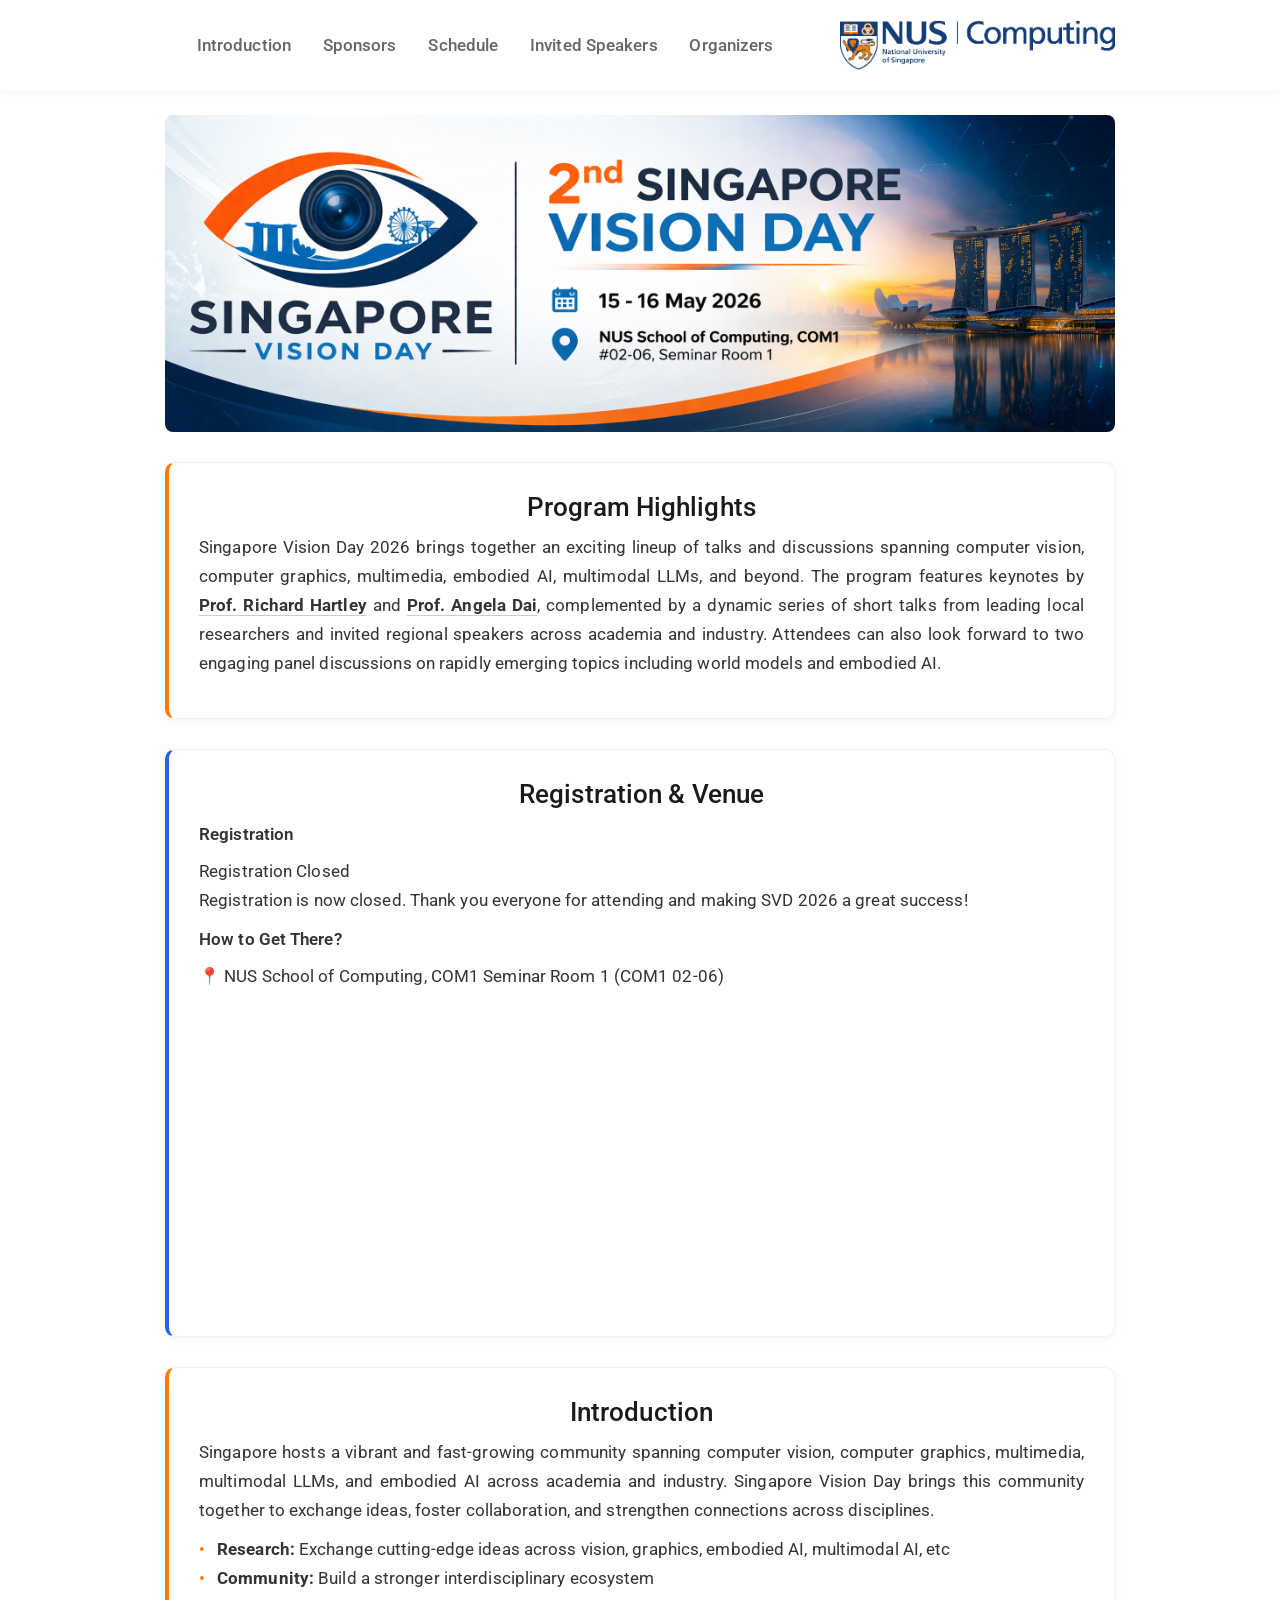
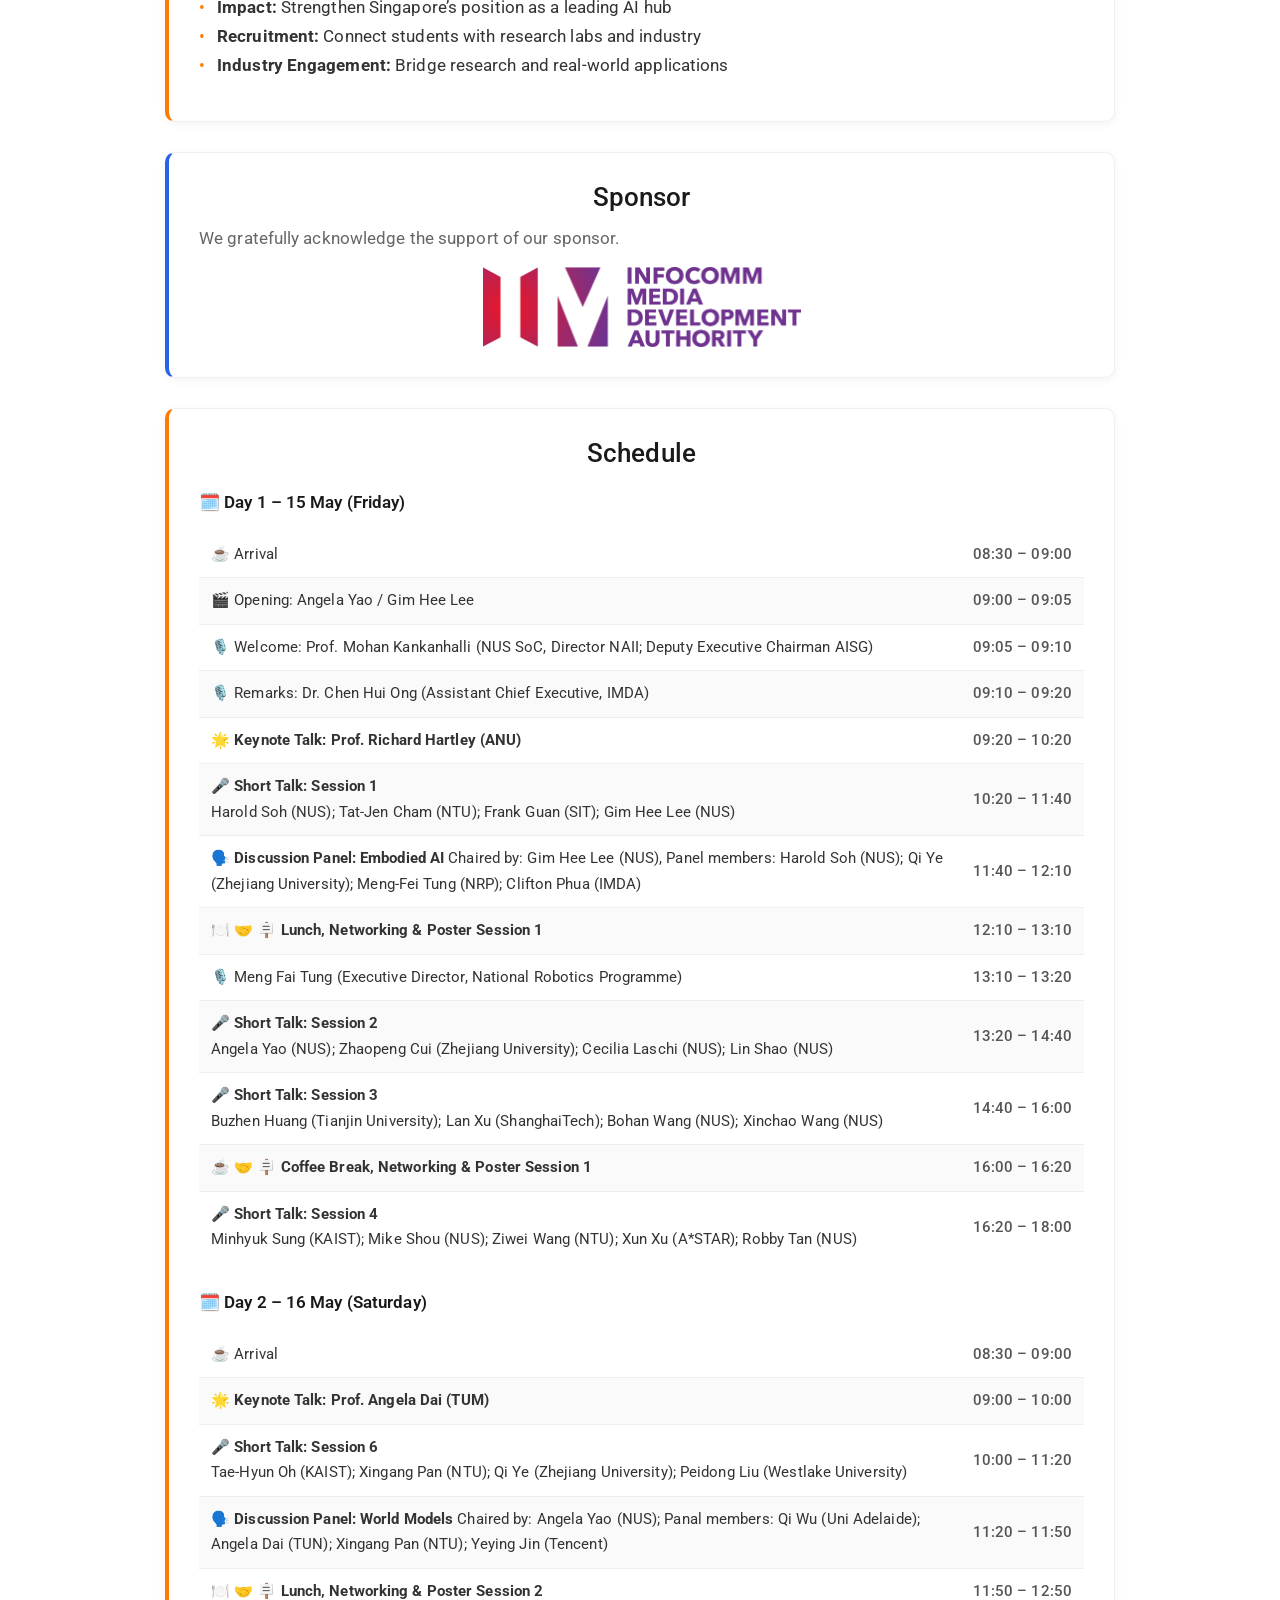
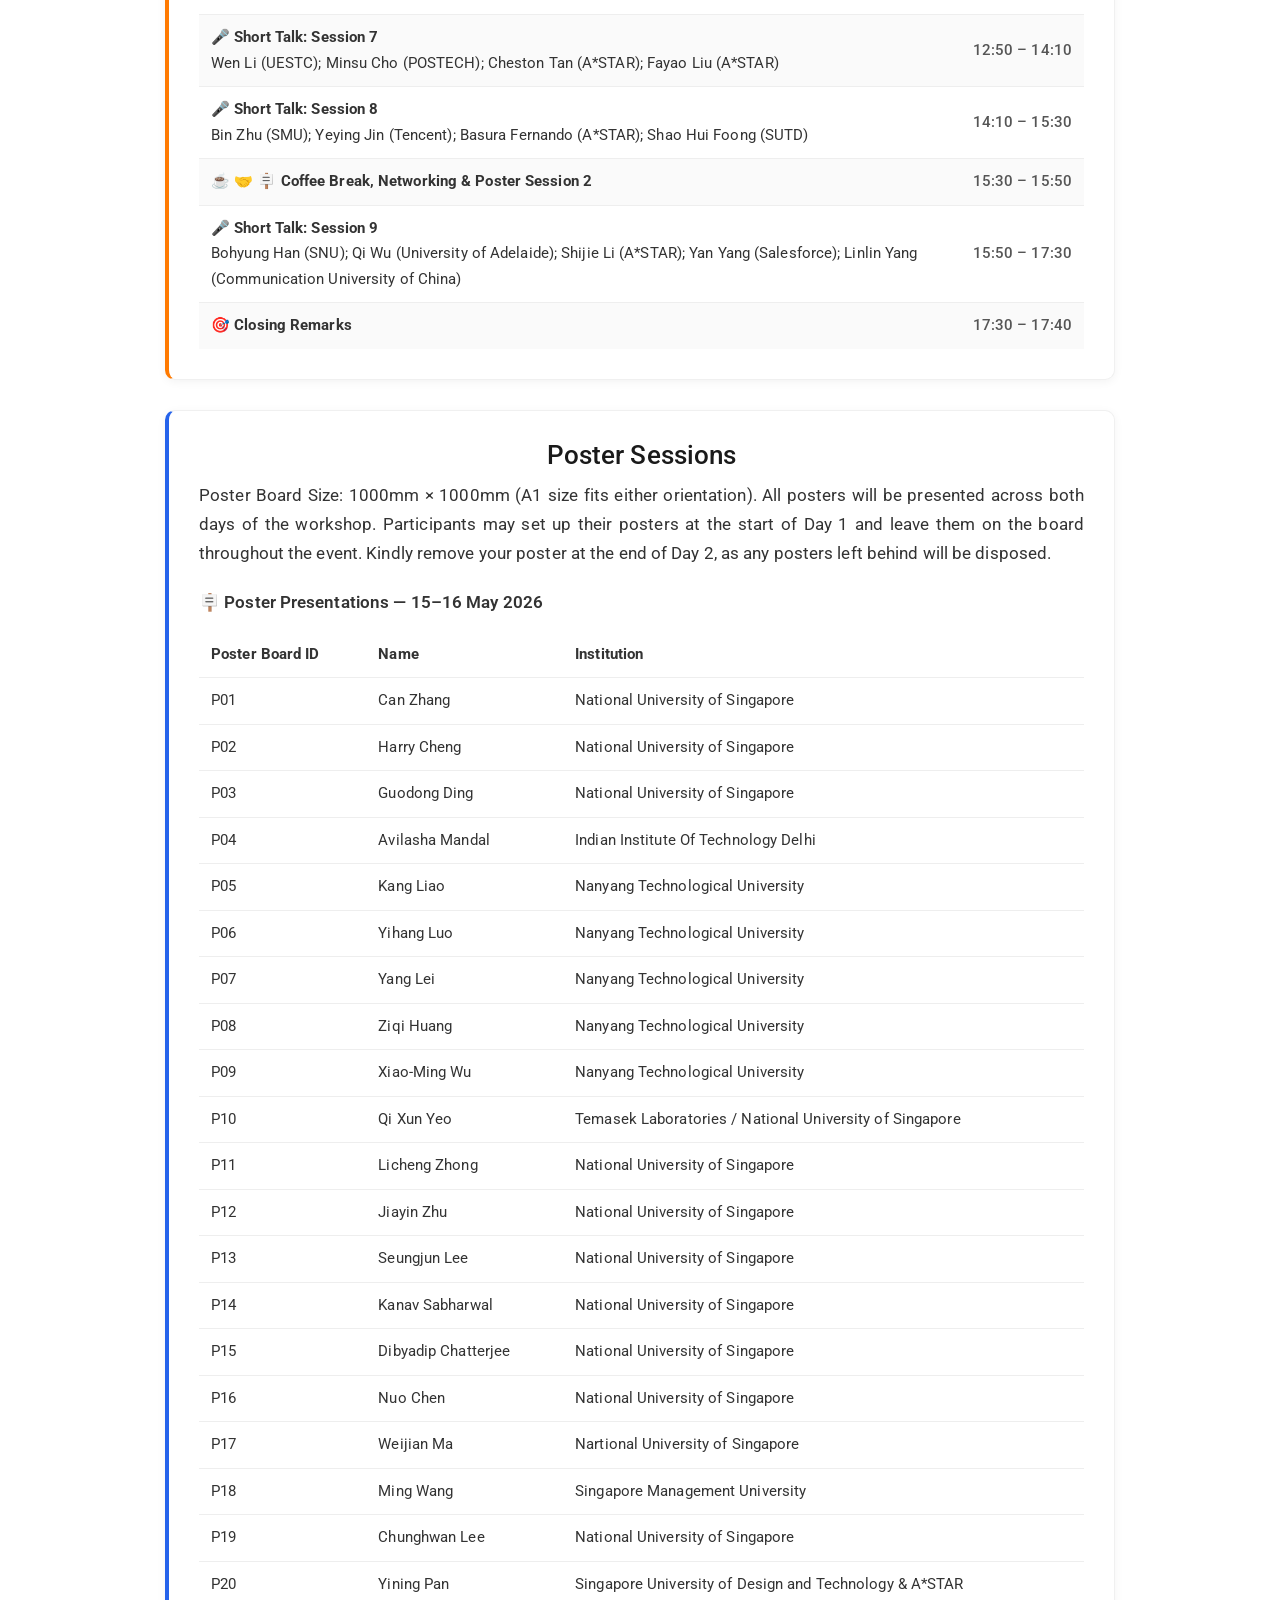
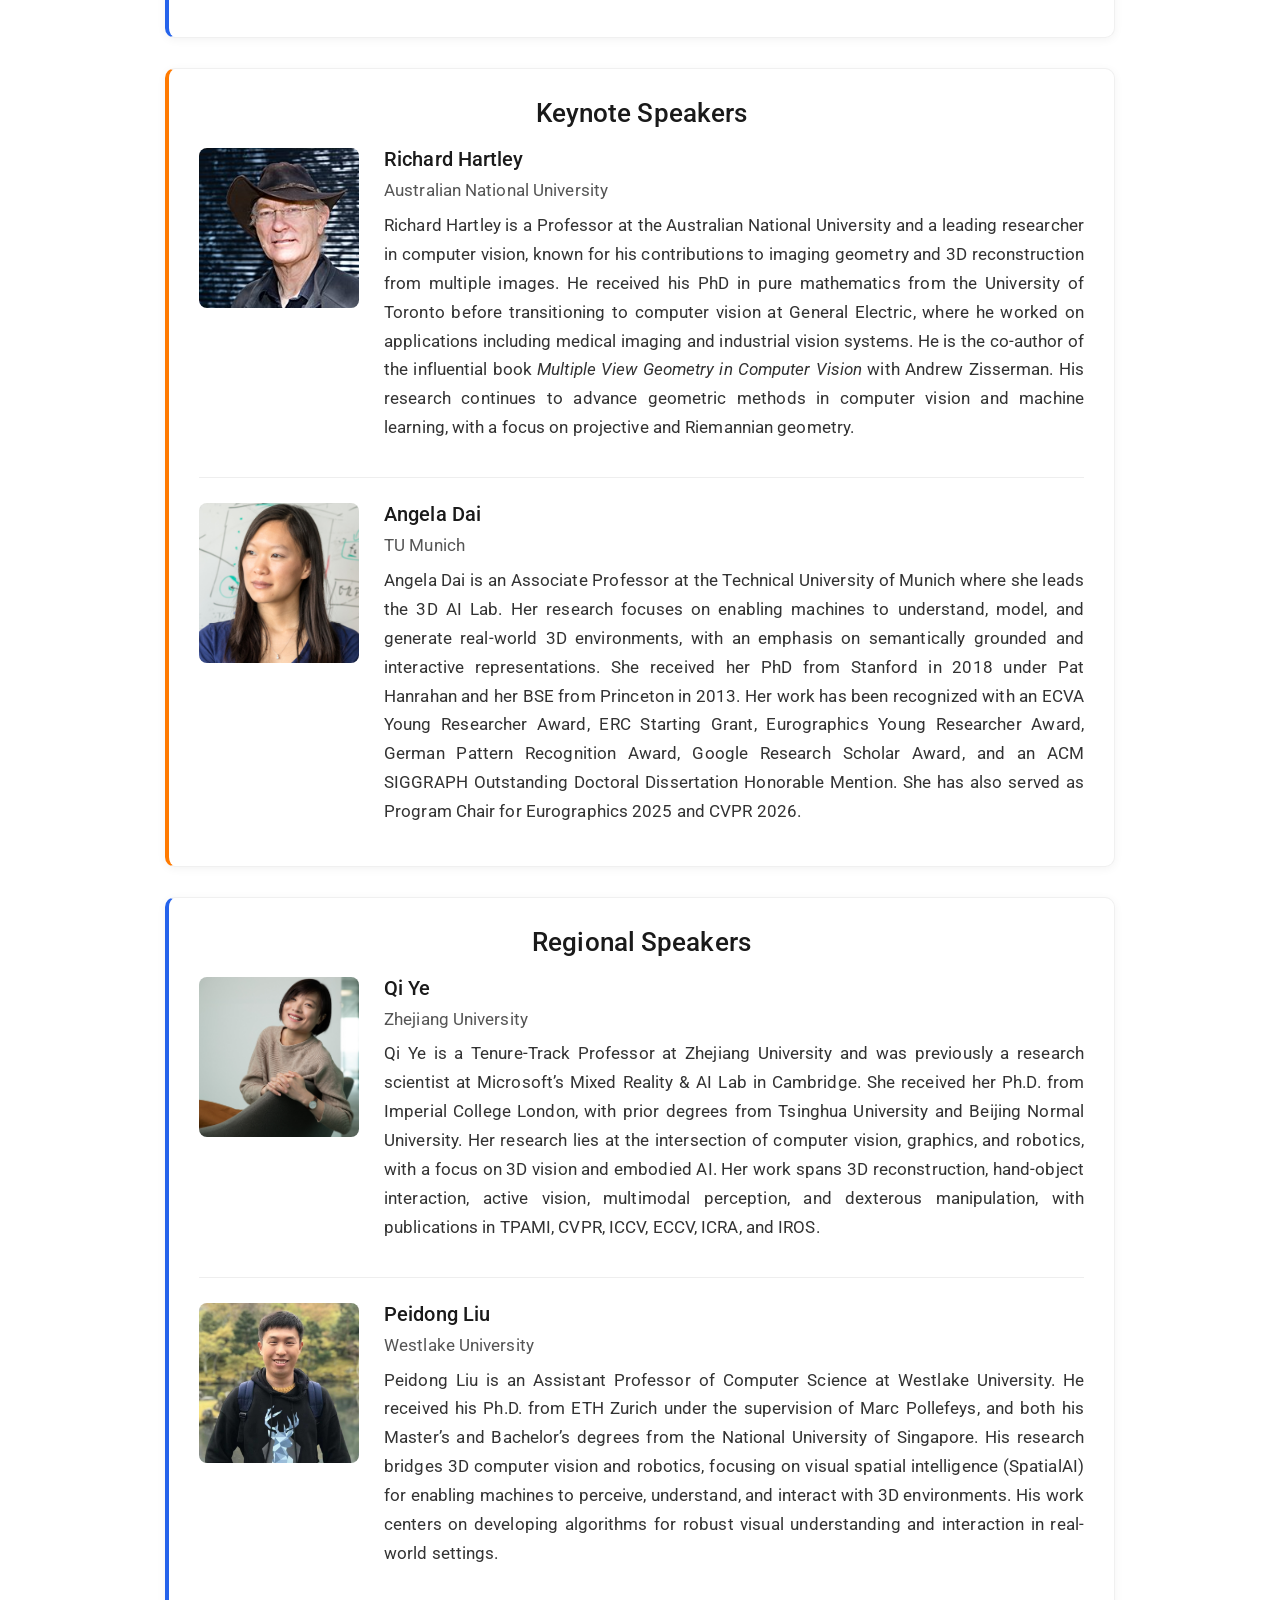
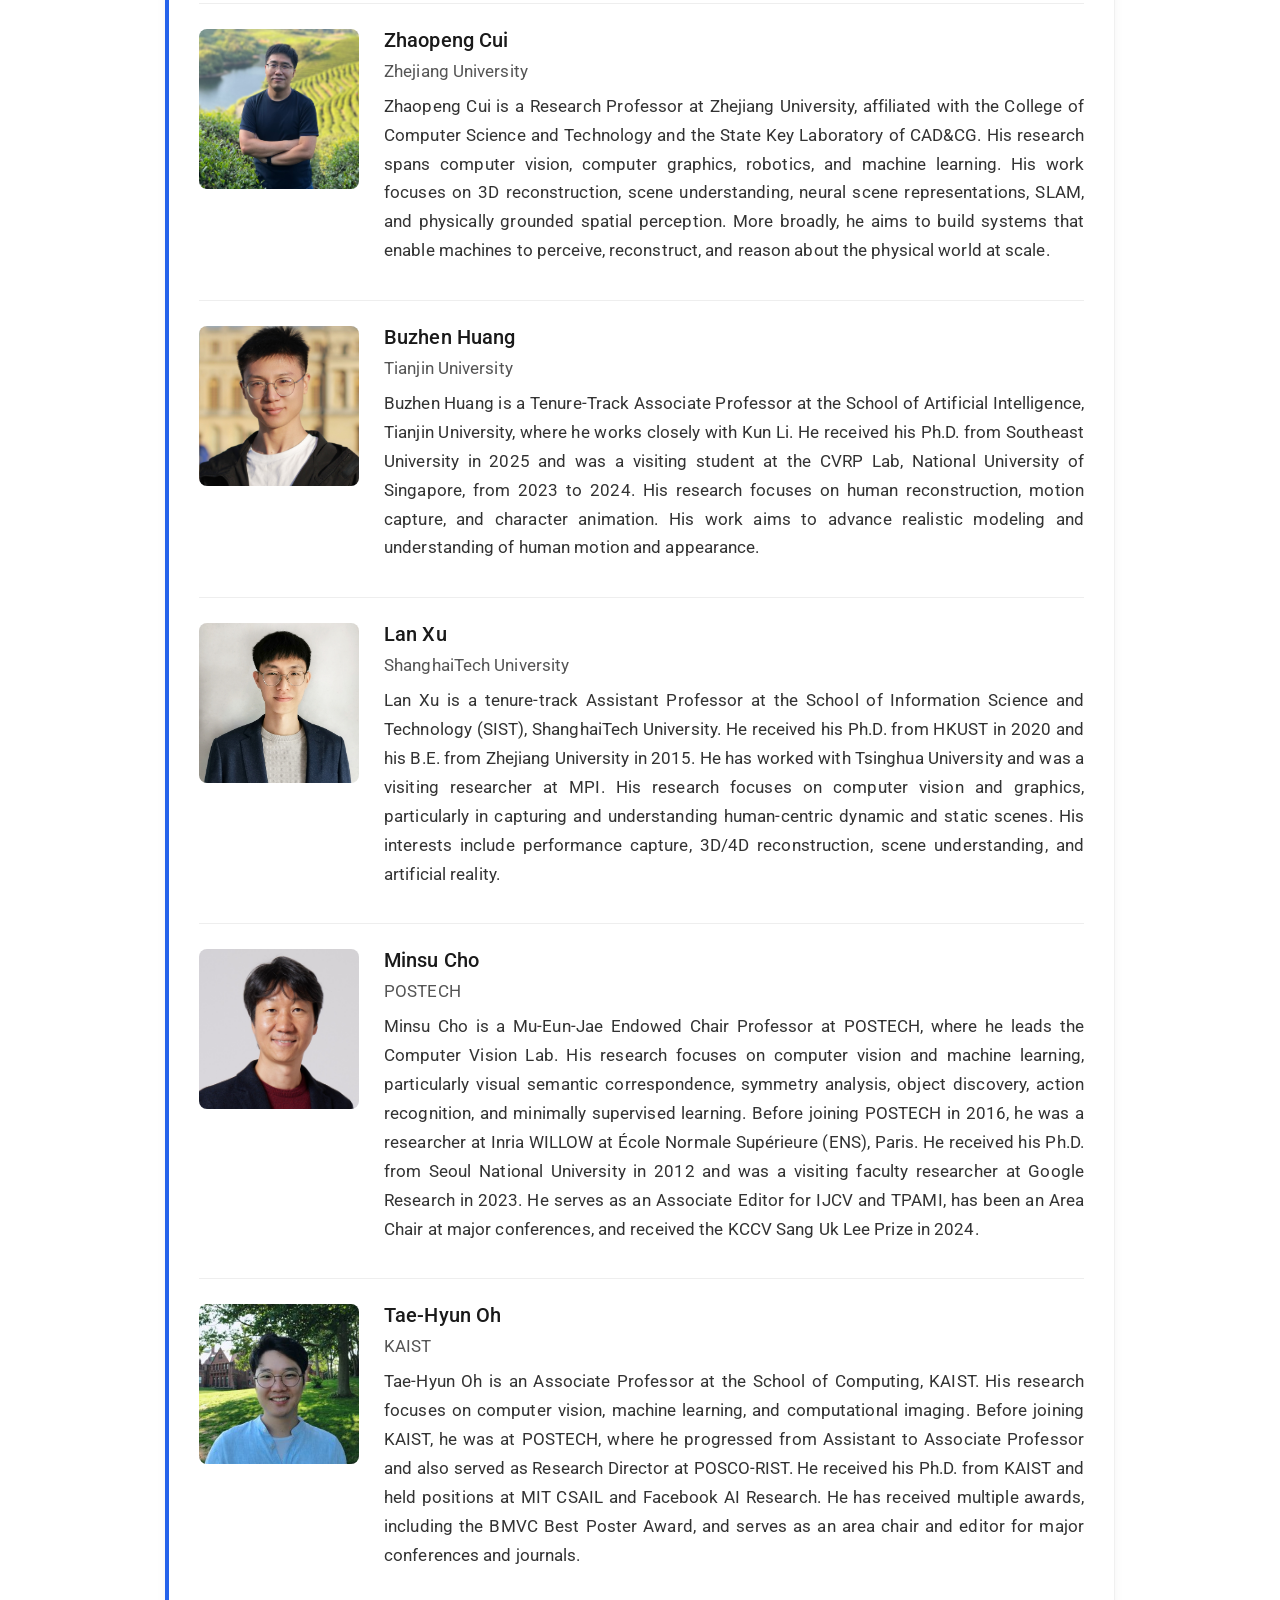
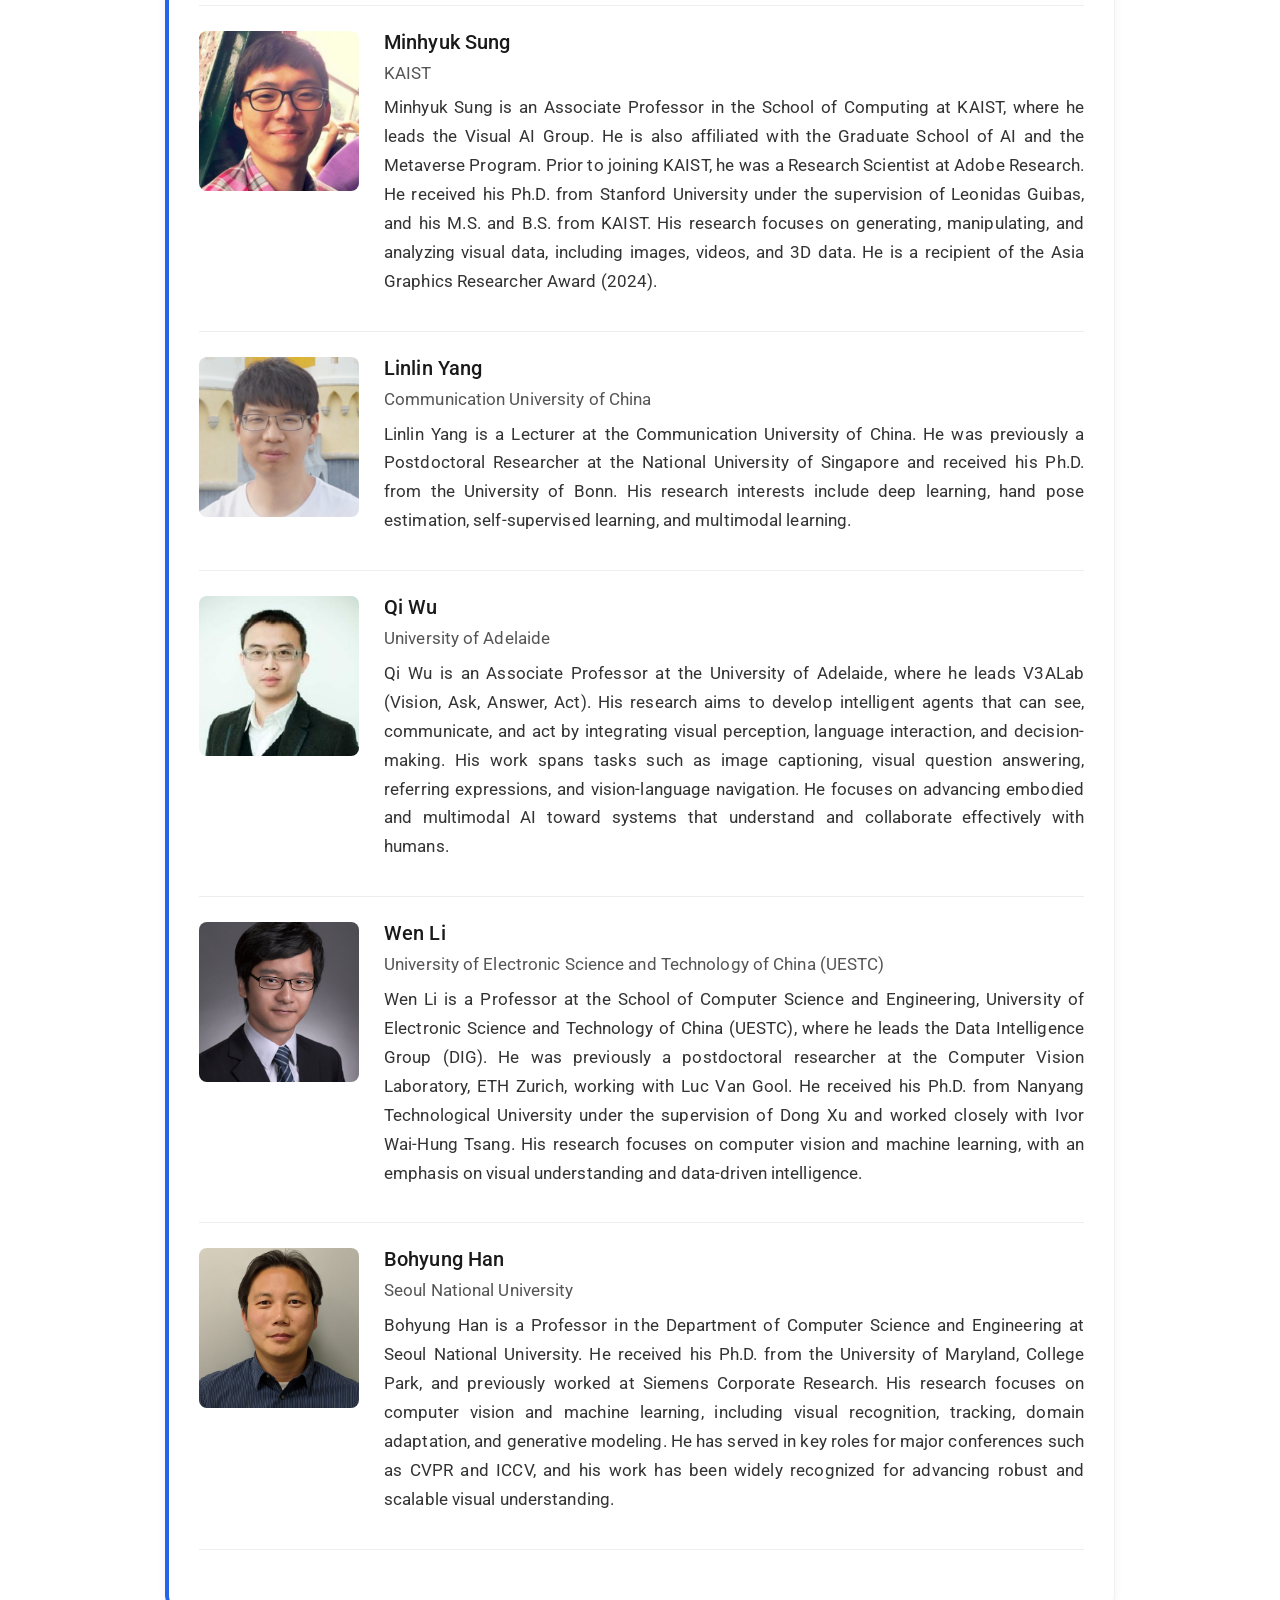
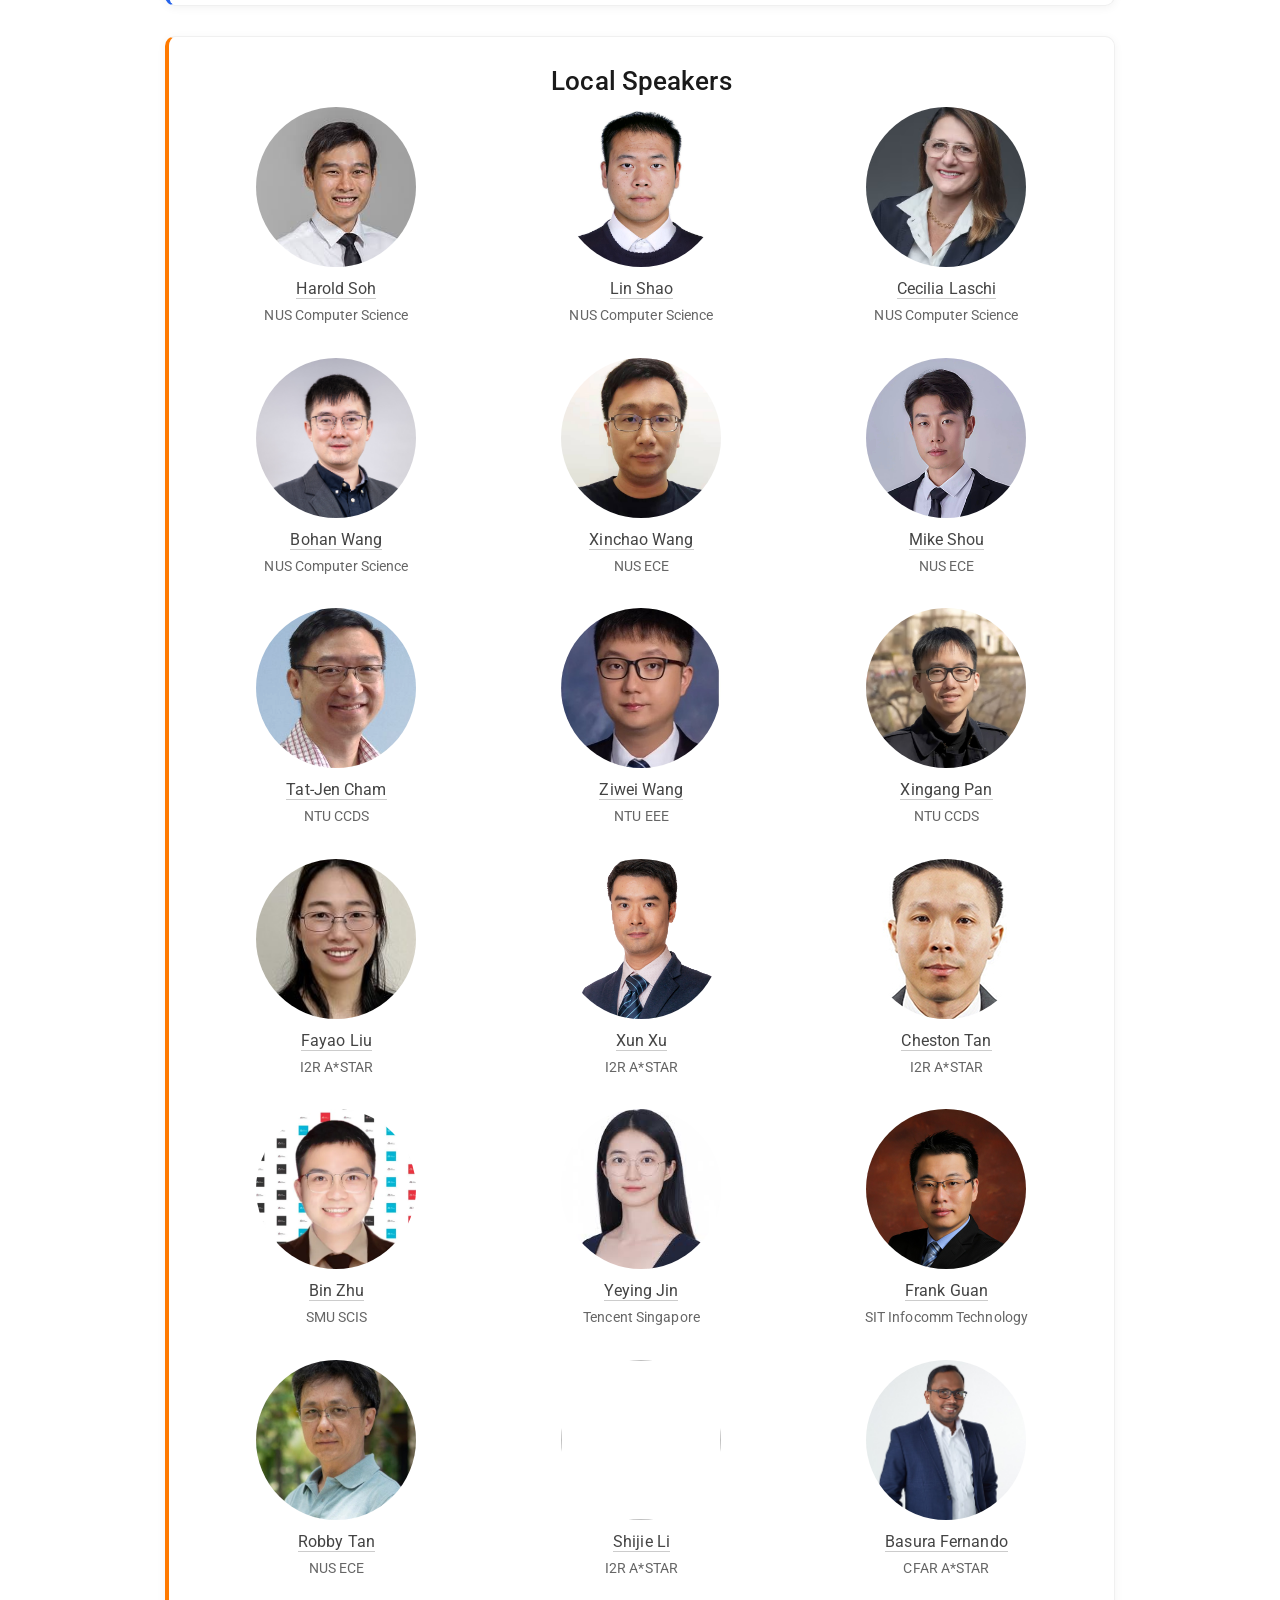
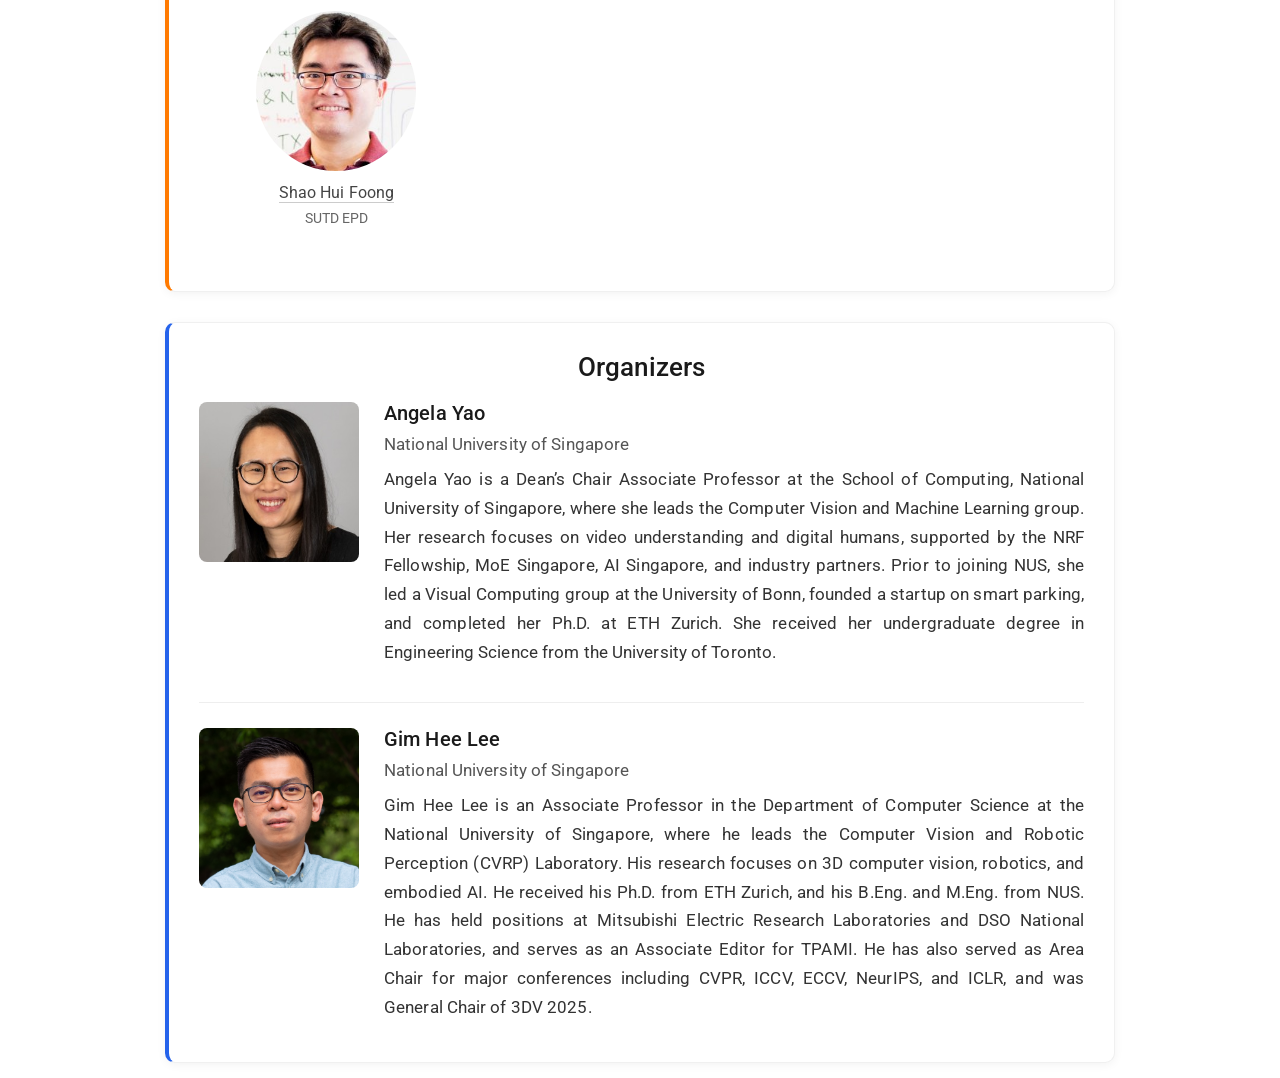
==== commit ca95e6a1: "Add files via upload" ====
--- a/index.html
+++ b/index.html
@@ -98,8 +98,8 @@
         Registration
       </p>
 
-      <div style="text-align:center; margin-bottom:25px;">
-        <a href="https://forms.gle/cwzCSRboCsYFsJqh8" target="_blank"
+      <!-- <div style="text-align:center; margin-bottom:25px;">
+        <a href="." target="_blank"
           style="
             display:inline-block;
             background-color:#ff7a00;
@@ -120,7 +120,19 @@
 
       <p class="section-text" style="margin-bottom:20px;">
         Poster presenters: indicate your interest in the form (poster size: 1000mm × 700mm).
+      </p> -->
+
+
+      <div class="registration-closed">
+          <div class="registration-closed-badge">
+              Registration Closed
+          </div>
+      </div>
+
+      <p class="section-text registration-message">
+          Registration is now closed. Thank you everyone for attending and making SVD 2026 a great success!
       </p>
+
 
       <!-- SECOND SUBSECTION -->
       <p class="section-text" style="font-weight:600; margin-bottom:8px;">
@@ -201,7 +213,7 @@
 
     <div class="section-card accent-orange">
 
-      <h2 class="section-title">Tentative Schedule</h2>
+      <h2 class="section-title">Schedule</h2>
 
       <!-- ===== DAY 1 ===== -->
       <h3 class="section-text" style="font-weight:600; margin-top:20px;">
@@ -228,7 +240,7 @@
             <td>10:20 – 11:40</td>
           </tr>
 
-          <tr><td>🗣️ <strong>Discussion Panel: Embodied AI</strong></td><td>11:40 – 12:10</td></tr>
+          <tr><td>🗣️ <strong>Discussion Panel: Embodied AI</strong> Chaired by: Gim Hee Lee (NUS), Panel members: Harold Soh (NUS); Qi Ye (Zhejiang University); Meng-Fei Tung (NRP); Clifton Phua (IMDA)</td><td>11:40 – 12:10</td></tr>
 
           <tr>
             <td>🍽️ 🤝 🪧 <strong>Lunch, Networking & Poster Session 1</strong></td>
@@ -292,7 +304,7 @@
             <td>10:00 – 11:20</td>
           </tr>
 
-          <tr><td>🗣️ <strong>Discussion Panel: World Models</strong></td><td>11:20 – 11:50</td></tr>
+          <tr><td>🗣️ <strong>Discussion Panel: World Models</strong> Chaired by: Angela Yao (NUS); Panal members: Qi Wu (Uni Adelaide); Angela Dai (TUN); Xingang Pan (NTU); Yeying Jin (Tencent) </td><td>11:20 – 11:50</td></tr>
 
           <tr>
             <td>🍽️ 🤝 🪧 <strong>Lunch, Networking & Poster Session 2</strong></td>
